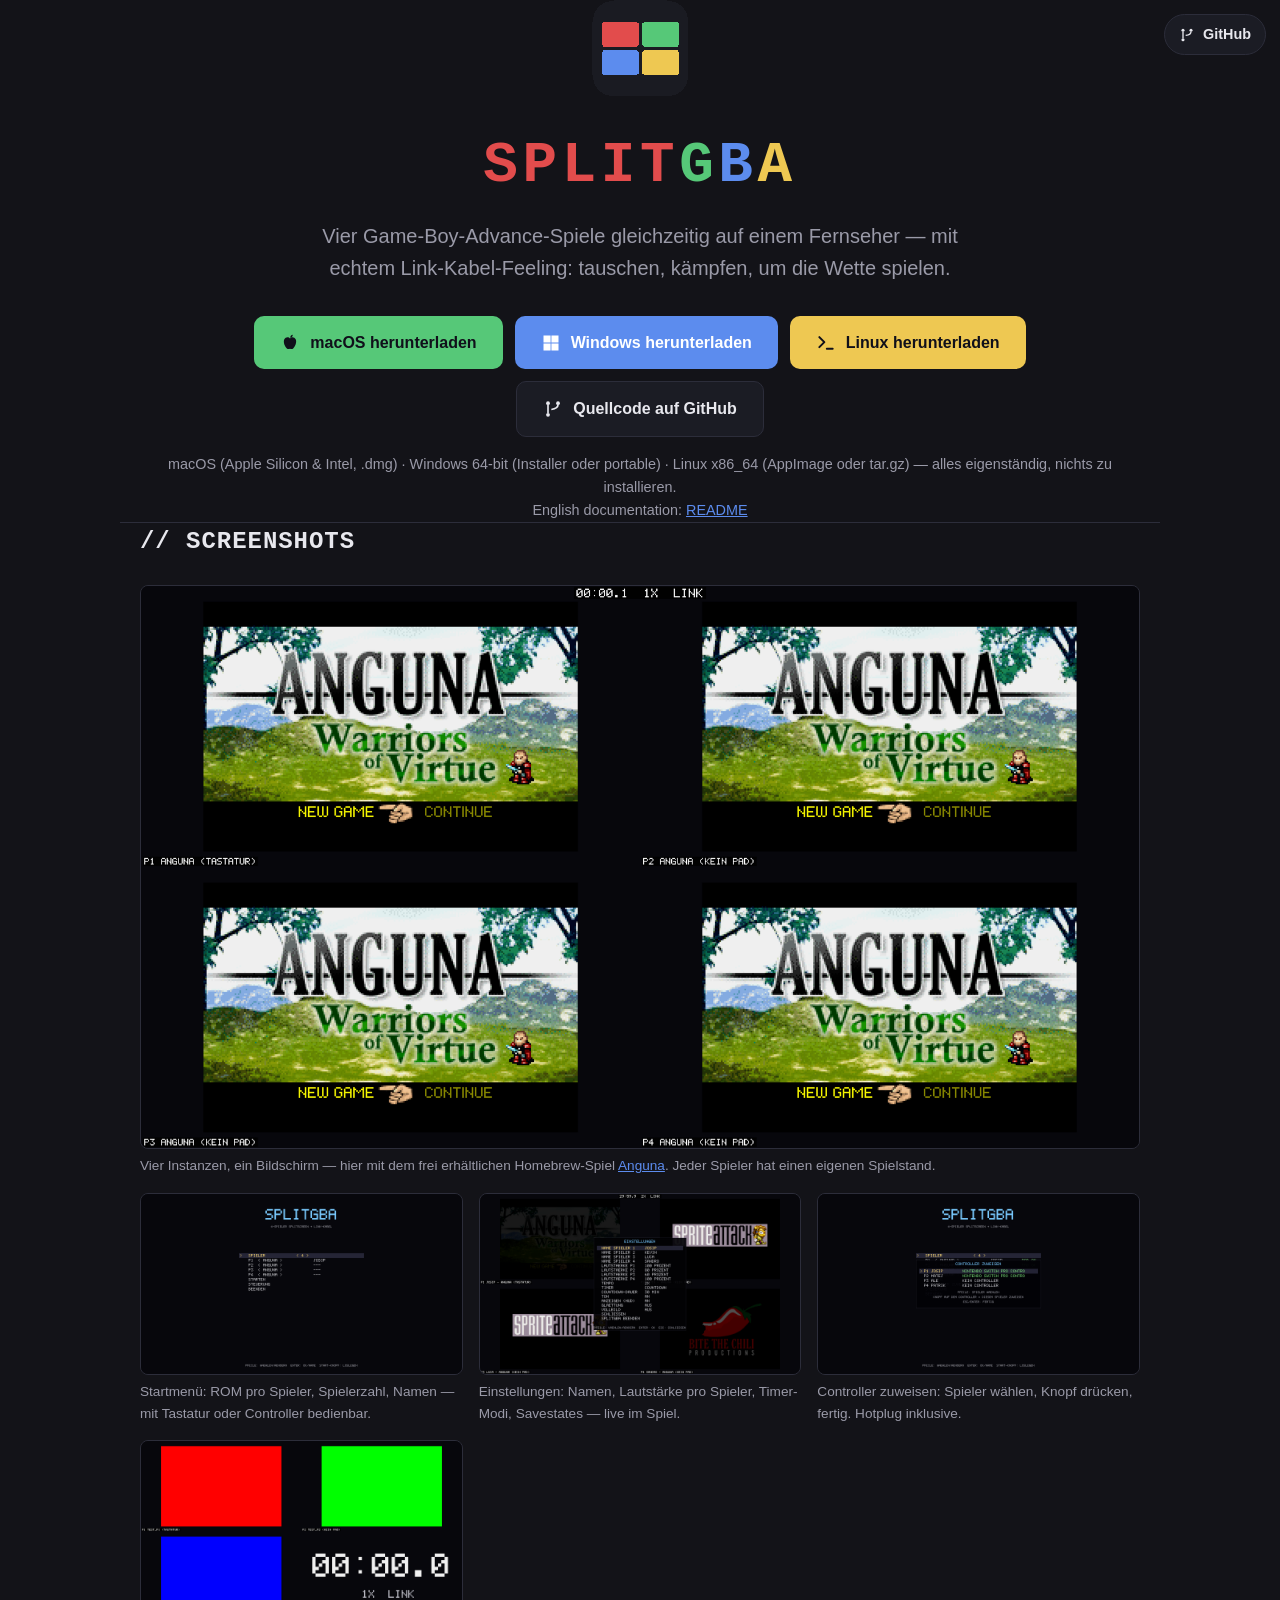
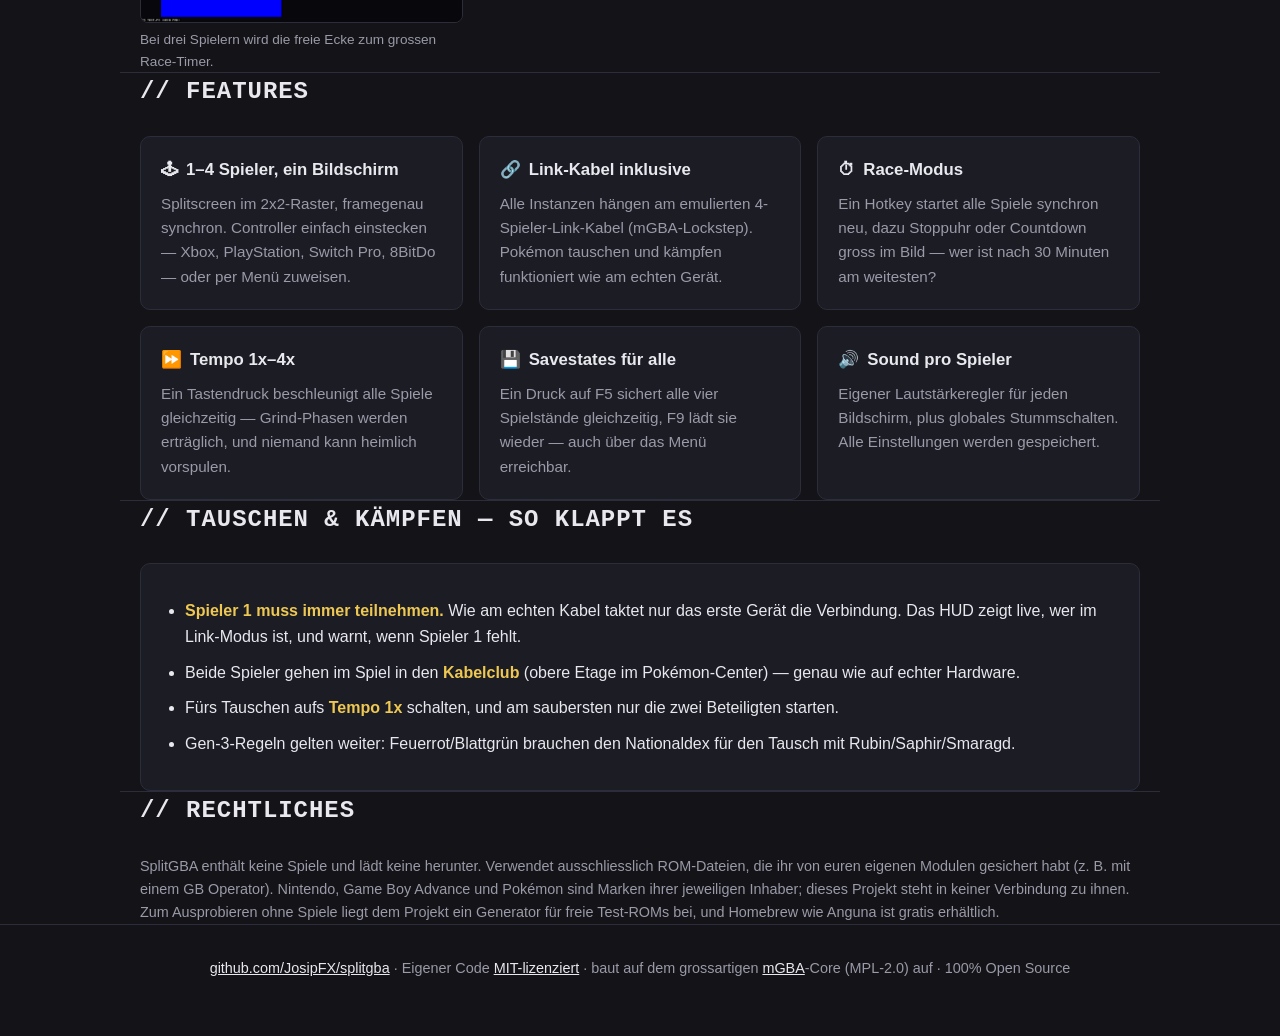
==== docs/index.html @ d819fc45 "Website: add OS icons to download buttons and a GitHub corner link" ====
<!doctype html>
<html lang="de">
<head>
<meta charset="utf-8">
<meta name="viewport" content="width=device-width, initial-scale=1">
<title>SplitGBA — 4-Spieler-Splitscreen-GBA-Emulator mit Link-Kabel</title>
<meta name="description" content="SplitGBA: bis zu vier Game-Boy-Advance-Spiele gleichzeitig auf einem Fernseher — mit emuliertem Link-Kabel zum Tauschen und Kämpfen, Race-Timer und globaler Tempo-Regelung. Open Source für macOS, Windows und Linux.">
<link rel="icon" href="img/icon.png">
<style>
:root {
	--bg: #131318; --panel: #1b1c24; --edge: #2c2d3a;
	--text: #e8e8ee; --dim: #9a9aa8;
	--red: #e24c4c; --green: #56c878; --blue: #5c8cee; --yellow: #eec852;
}
* { margin: 0; padding: 0; box-sizing: border-box; }
body { background: var(--bg); color: var(--text);
	font-family: -apple-system, "Segoe UI", Roboto, "Helvetica Neue", Arial, sans-serif;
	line-height: 1.6; }
.wrap { max-width: 1040px; margin: 0 auto; padding: 0 20px; }
header { text-align: center; padding: 72px 0 48px; }
header img.logo { width: 96px; height: 96px; image-rendering: pixelated; }
h1 { font-family: "SF Mono", ui-monospace, "Cascadia Code", Consolas, monospace;
	font-size: clamp(2.2rem, 7vw, 3.6rem); letter-spacing: 0.08em; margin: 16px 0 8px; }
h1 span:nth-child(1) { color: var(--red); } h1 span:nth-child(2) { color: var(--green); }
h1 span:nth-child(3) { color: var(--blue); } h1 span:nth-child(4) { color: var(--yellow); }
.claim { font-size: 1.25rem; color: var(--dim); max-width: 640px; margin: 0 auto 32px; }
.buttons { display: flex; flex-wrap: wrap; gap: 12px; justify-content: center; }
.btn { display: inline-flex; align-items: center; gap: 10px; padding: 14px 26px;
	border-radius: 10px; text-decoration: none; font-weight: 600; color: #10101a;
	transition: transform .1s ease; }
.btn:hover { transform: translateY(-2px); }
.btn svg { width: 20px; height: 20px; flex: none; }
.btn.mac { background: var(--green); } .btn.win { background: var(--blue); color: #fff; }
.btn.linux { background: var(--yellow); } .btn.src { background: var(--panel); color: var(--text);
	border: 1px solid var(--edge); }
.corner { position: fixed; top: 14px; right: 14px; display: inline-flex; align-items: center;
	gap: 8px; background: var(--panel); border: 1px solid var(--edge); color: var(--text);
	padding: 8px 14px; border-radius: 999px; text-decoration: none; font-size: .9rem;
	font-weight: 600; z-index: 10; }
.corner:hover { border-color: var(--blue); }
.corner svg { width: 16px; height: 16px; }
.note { color: var(--dim); font-size: .9rem; margin-top: 16px; }
section { padding: 48px 0; border-top: 1px solid var(--edge); }
h2 { font-family: "SF Mono", ui-monospace, Consolas, monospace; font-size: 1.5rem;
	margin-bottom: 24px; letter-spacing: 0.04em; }
.shots { display: grid; grid-template-columns: repeat(auto-fit, minmax(300px, 1fr)); gap: 16px; }
.shots figure.wide { grid-column: 1 / -1; }
.shots img { width: 100%; border-radius: 8px; border: 1px solid var(--edge); display: block; }
.shots figcaption { color: var(--dim); font-size: .85rem; padding-top: 6px; }
.features { display: grid; grid-template-columns: repeat(auto-fit, minmax(280px, 1fr)); gap: 16px; }
.card { background: var(--panel); border: 1px solid var(--edge); border-radius: 10px; padding: 20px; }
.card h3 { font-size: 1.05rem; margin-bottom: 8px; }
.card h3 em { font-style: normal; margin-right: 8px; }
.card p { color: var(--dim); font-size: .95rem; }
.rules { background: var(--panel); border: 1px solid var(--edge); border-radius: 10px;
	padding: 24px; }
.rules li { margin: 10px 0 10px 20px; }
.rules strong { color: var(--yellow); }
.legal { color: var(--dim); font-size: .9rem; }
footer { border-top: 1px solid var(--edge); padding: 32px 0 56px; color: var(--dim);
	font-size: .9rem; text-align: center; }
footer a { color: var(--text); }
a { color: var(--blue); }
</style>
</head>
<body>

<a class="corner" href="https://github.com/JosipFX/splitgba" aria-label="SplitGBA auf GitHub">
	<svg viewBox="0 0 24 24" fill="currentColor" aria-hidden="true">
		<circle cx="6" cy="5" r="2.3"/><circle cx="18" cy="5" r="2.3"/><circle cx="6" cy="19" r="2.3"/>
		<path d="M6 7v10M18 7c0 4.2-4.4 5.1-8 5.6" stroke="currentColor" stroke-width="2" fill="none"/>
	</svg>
	GitHub
</a>

<header class="wrap">
	<img class="logo" src="img/icon.png" alt="SplitGBA Logo" width="96" height="96">
	<h1><span>SPLIT</span><span>G</span><span>B</span><span>A</span></h1>
	<p class="claim">Vier Game-Boy-Advance-Spiele gleichzeitig auf einem Fernseher —
	mit echtem Link-Kabel-Feeling: tauschen, kämpfen, um die Wette spielen.</p>
	<div class="buttons">
		<a class="btn mac" href="https://github.com/JosipFX/splitgba/releases/latest">
			<svg viewBox="0 0 24 24" fill="currentColor" aria-hidden="true">
				<path d="M12 6.6C10.4 4.3 6.6 4.6 5.2 7.6c-1.6 3.4.4 8.6 3 10.9 1.1 1 2.4 1 3.8.3 1.4.7 2.7.7 3.8-.3 2.6-2.3 4.6-7.5 3-10.9-1.4-3-5.2-3.3-6.8-1z"/>
				<path d="M12.3 5.8c-.2-1.8 1.2-3.4 3-3.6.2 1.8-1.2 3.4-3 3.6z"/>
			</svg>
			macOS herunterladen</a>
		<a class="btn win" href="https://github.com/JosipFX/splitgba/releases/latest">
			<svg viewBox="0 0 24 24" fill="currentColor" aria-hidden="true">
				<path d="M3 3h8.5v8.5H3zM12.5 3H21v8.5h-8.5zM3 12.5h8.5V21H3zM12.5 12.5H21V21h-8.5z"/>
			</svg>
			Windows herunterladen</a>
		<a class="btn linux" href="https://github.com/JosipFX/splitgba/releases/latest">
			<svg viewBox="0 0 24 24" fill="none" stroke="currentColor" stroke-width="2.4"
			     stroke-linecap="round" stroke-linejoin="round" aria-hidden="true">
				<path d="M4 5l6 6-6 6M13 19h7"/>
			</svg>
			Linux herunterladen</a>
		<a class="btn src" href="https://github.com/JosipFX/splitgba">
			<svg viewBox="0 0 24 24" fill="currentColor" aria-hidden="true">
				<circle cx="6" cy="5" r="2.3"/><circle cx="18" cy="5" r="2.3"/><circle cx="6" cy="19" r="2.3"/>
				<path d="M6 7v10M18 7c0 4.2-4.4 5.1-8 5.6" stroke="currentColor" stroke-width="2" fill="none"/>
			</svg>
			Quellcode auf GitHub</a>
	</div>
	<p class="note">macOS (Apple Silicon &amp; Intel, .dmg) · Windows 64-bit (Installer oder portable) ·
	Linux x86_64 (AppImage oder tar.gz) — alles eigenständig, nichts zu installieren.<br>
	English documentation: <a href="https://github.com/JosipFX/splitgba#readme">README</a></p>
</header>

<section class="wrap">
	<h2>// SCREENSHOTS</h2>
	<div class="shots">
		<figure class="wide">
			<img src="img/anguna4.png" alt="Vier GBA-Instanzen im 2x2-Splitscreen mit dem Homebrew-Spiel Anguna">
			<figcaption>Vier Instanzen, ein Bildschirm — hier mit dem frei erhältlichen Homebrew-Spiel
			<a href="https://www.bitethechili.com/anguna">Anguna</a>. Jeder Spieler hat einen eigenen Spielstand.</figcaption>
		</figure>
		<figure>
			<img src="img/launcher.png" alt="Startmenü mit ROM-Auswahl und Spielerzahl">
			<figcaption>Startmenü: ROM pro Spieler, Spielerzahl, Namen — mit Tastatur oder Controller bedienbar.</figcaption>
		</figure>
		<figure>
			<img src="img/menu.png" alt="Einstellungsmenü mit Spielernamen, Lautstärke pro Spieler und Countdown-Timer">
			<figcaption>Einstellungen: Namen, Lautstärke pro Spieler, Timer-Modi, Savestates — live im Spiel.</figcaption>
		</figure>
		<figure>
			<img src="img/pads.png" alt="Controller-Zuweisungsseite mit zwei erkannten Switch Pro Controllern">
			<figcaption>Controller zuweisen: Spieler wählen, Knopf drücken, fertig. Hotplug inklusive.</figcaption>
		</figure>
		<figure>
			<img src="img/timer.png" alt="3-Spieler-Modus mit grossem Race-Timer in der freien Bildschirmecke">
			<figcaption>Bei drei Spielern wird die freie Ecke zum grossen Race-Timer.</figcaption>
		</figure>
	</div>
</section>

<section class="wrap">
	<h2>// FEATURES</h2>
	<div class="features">
		<div class="card"><h3><em>🕹</em>1–4 Spieler, ein Bildschirm</h3>
		<p>Splitscreen im 2x2-Raster, framegenau synchron. Controller einfach einstecken —
		Xbox, PlayStation, Switch Pro, 8BitDo — oder per Menü zuweisen.</p></div>
		<div class="card"><h3><em>🔗</em>Link-Kabel inklusive</h3>
		<p>Alle Instanzen hängen am emulierten 4-Spieler-Link-Kabel (mGBA-Lockstep).
		Pokémon tauschen und kämpfen funktioniert wie am echten Gerät.</p></div>
		<div class="card"><h3><em>⏱</em>Race-Modus</h3>
		<p>Ein Hotkey startet alle Spiele synchron neu, dazu Stoppuhr oder Countdown
		gross im Bild — wer ist nach 30 Minuten am weitesten?</p></div>
		<div class="card"><h3><em>⏩</em>Tempo 1x–4x</h3>
		<p>Ein Tastendruck beschleunigt alle Spiele gleichzeitig — Grind-Phasen
		werden erträglich, und niemand kann heimlich vorspulen.</p></div>
		<div class="card"><h3><em>💾</em>Savestates für alle</h3>
		<p>Ein Druck auf F5 sichert alle vier Spielstände gleichzeitig,
		F9 lädt sie wieder — auch über das Menü erreichbar.</p></div>
		<div class="card"><h3><em>🔊</em>Sound pro Spieler</h3>
		<p>Eigener Lautstärkeregler für jeden Bildschirm, plus globales
		Stummschalten. Alle Einstellungen werden gespeichert.</p></div>
	</div>
</section>

<section class="wrap">
	<h2>// TAUSCHEN &amp; KÄMPFEN — SO KLAPPT ES</h2>
	<div class="rules">
		<ul>
			<li><strong>Spieler 1 muss immer teilnehmen.</strong> Wie am echten Kabel taktet nur
			das erste Gerät die Verbindung. Das HUD zeigt live, wer im Link-Modus ist,
			und warnt, wenn Spieler 1 fehlt.</li>
			<li>Beide Spieler gehen im Spiel in den <strong>Kabelclub</strong> (obere Etage im
			Pokémon-Center) — genau wie auf echter Hardware.</li>
			<li>Fürs Tauschen aufs <strong>Tempo 1x</strong> schalten, und am saubersten nur
			die zwei Beteiligten starten.</li>
			<li>Gen-3-Regeln gelten weiter: Feuerrot/Blattgrün brauchen den Nationaldex
			für den Tausch mit Rubin/Saphir/Smaragd.</li>
		</ul>
	</div>
</section>

<section class="wrap">
	<h2>// RECHTLICHES</h2>
	<p class="legal">SplitGBA enthält keine Spiele und lädt keine herunter. Verwendet
	ausschliesslich ROM-Dateien, die ihr von euren eigenen Modulen gesichert habt
	(z.&nbsp;B. mit einem GB&nbsp;Operator). Nintendo, Game Boy Advance und Pokémon sind Marken
	ihrer jeweiligen Inhaber; dieses Projekt steht in keiner Verbindung zu ihnen.
	Zum Ausprobieren ohne Spiele liegt dem Projekt ein Generator für freie
	Test-ROMs bei, und Homebrew wie Anguna ist gratis erhältlich.</p>
</section>

<footer>
	<div class="wrap">
		<a href="https://github.com/JosipFX/splitgba">github.com/JosipFX/splitgba</a> ·
		Eigener Code <a href="https://github.com/JosipFX/splitgba/blob/main/LICENSE">MIT-lizenziert</a> ·
		baut auf dem grossartigen <a href="https://mgba.io">mGBA</a>-Core (MPL-2.0) auf ·
		100% Open Source
	</div>
</footer>

</body>
</html>
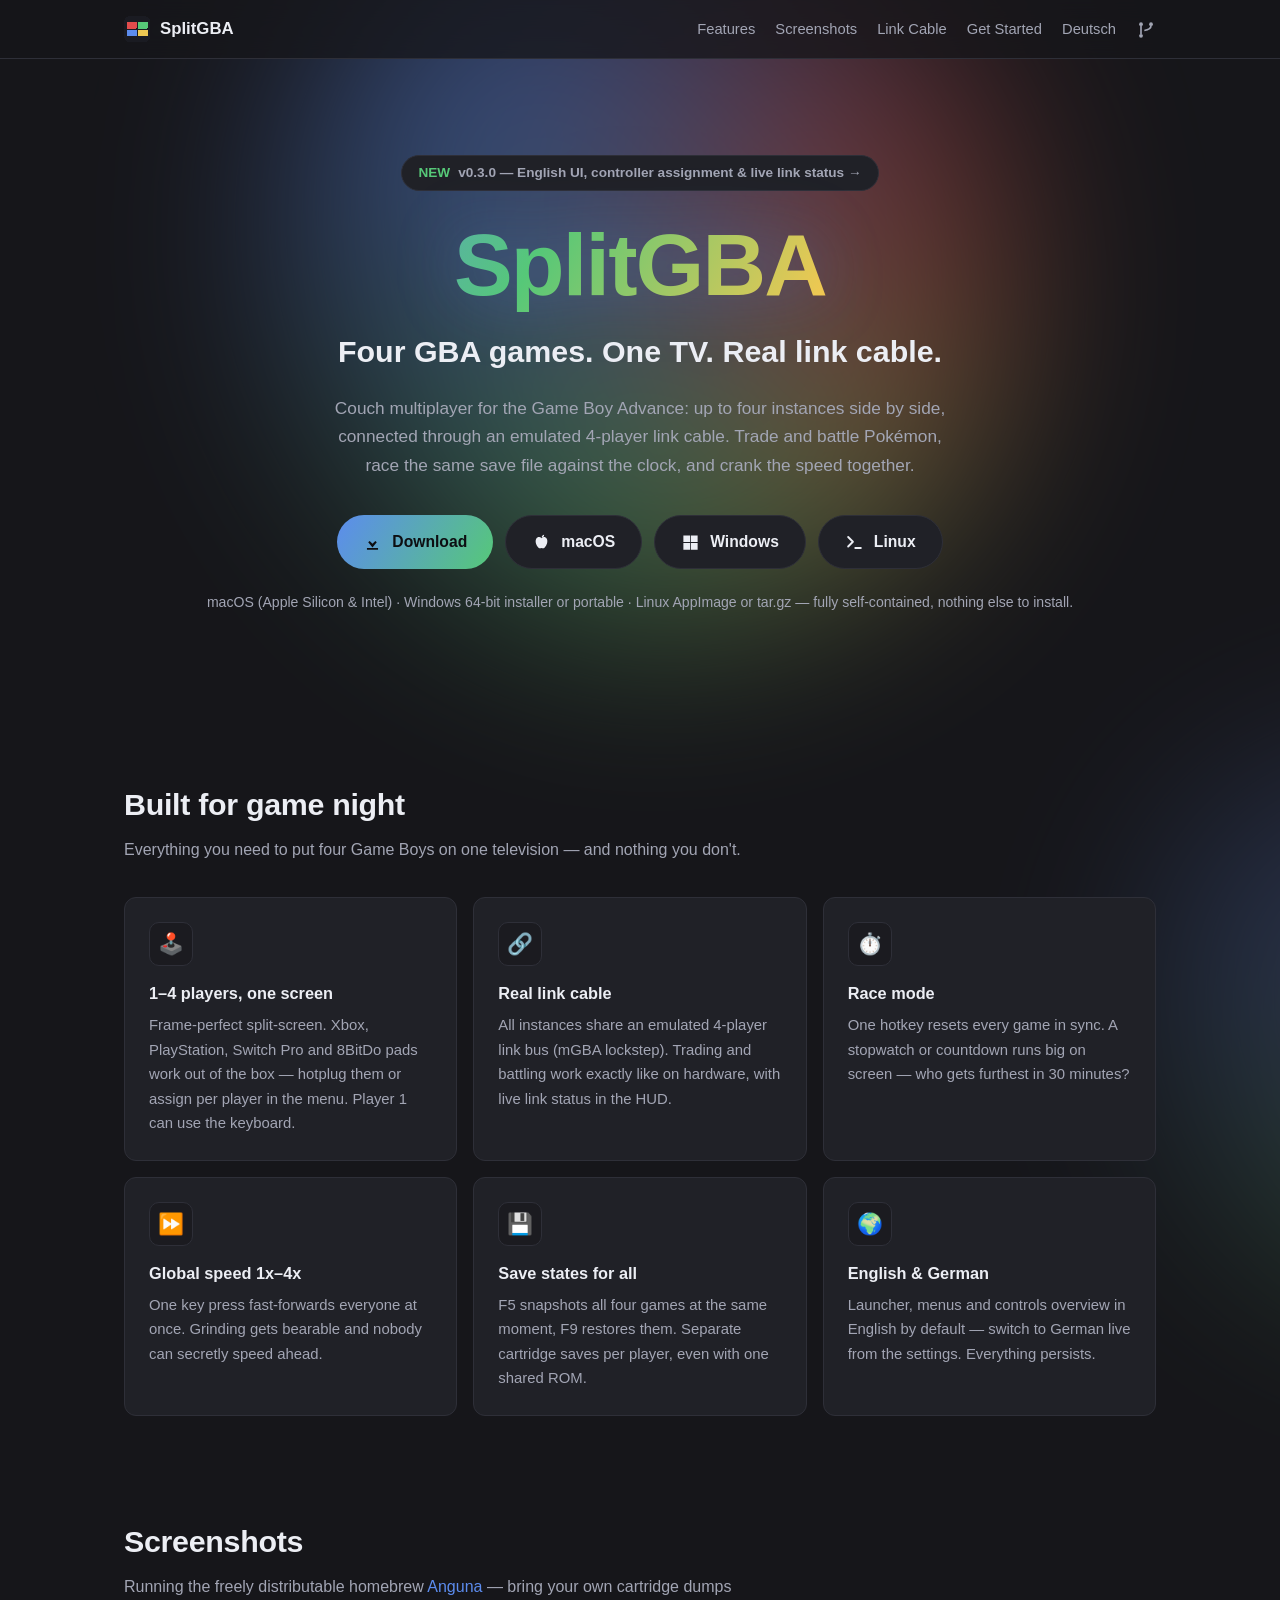
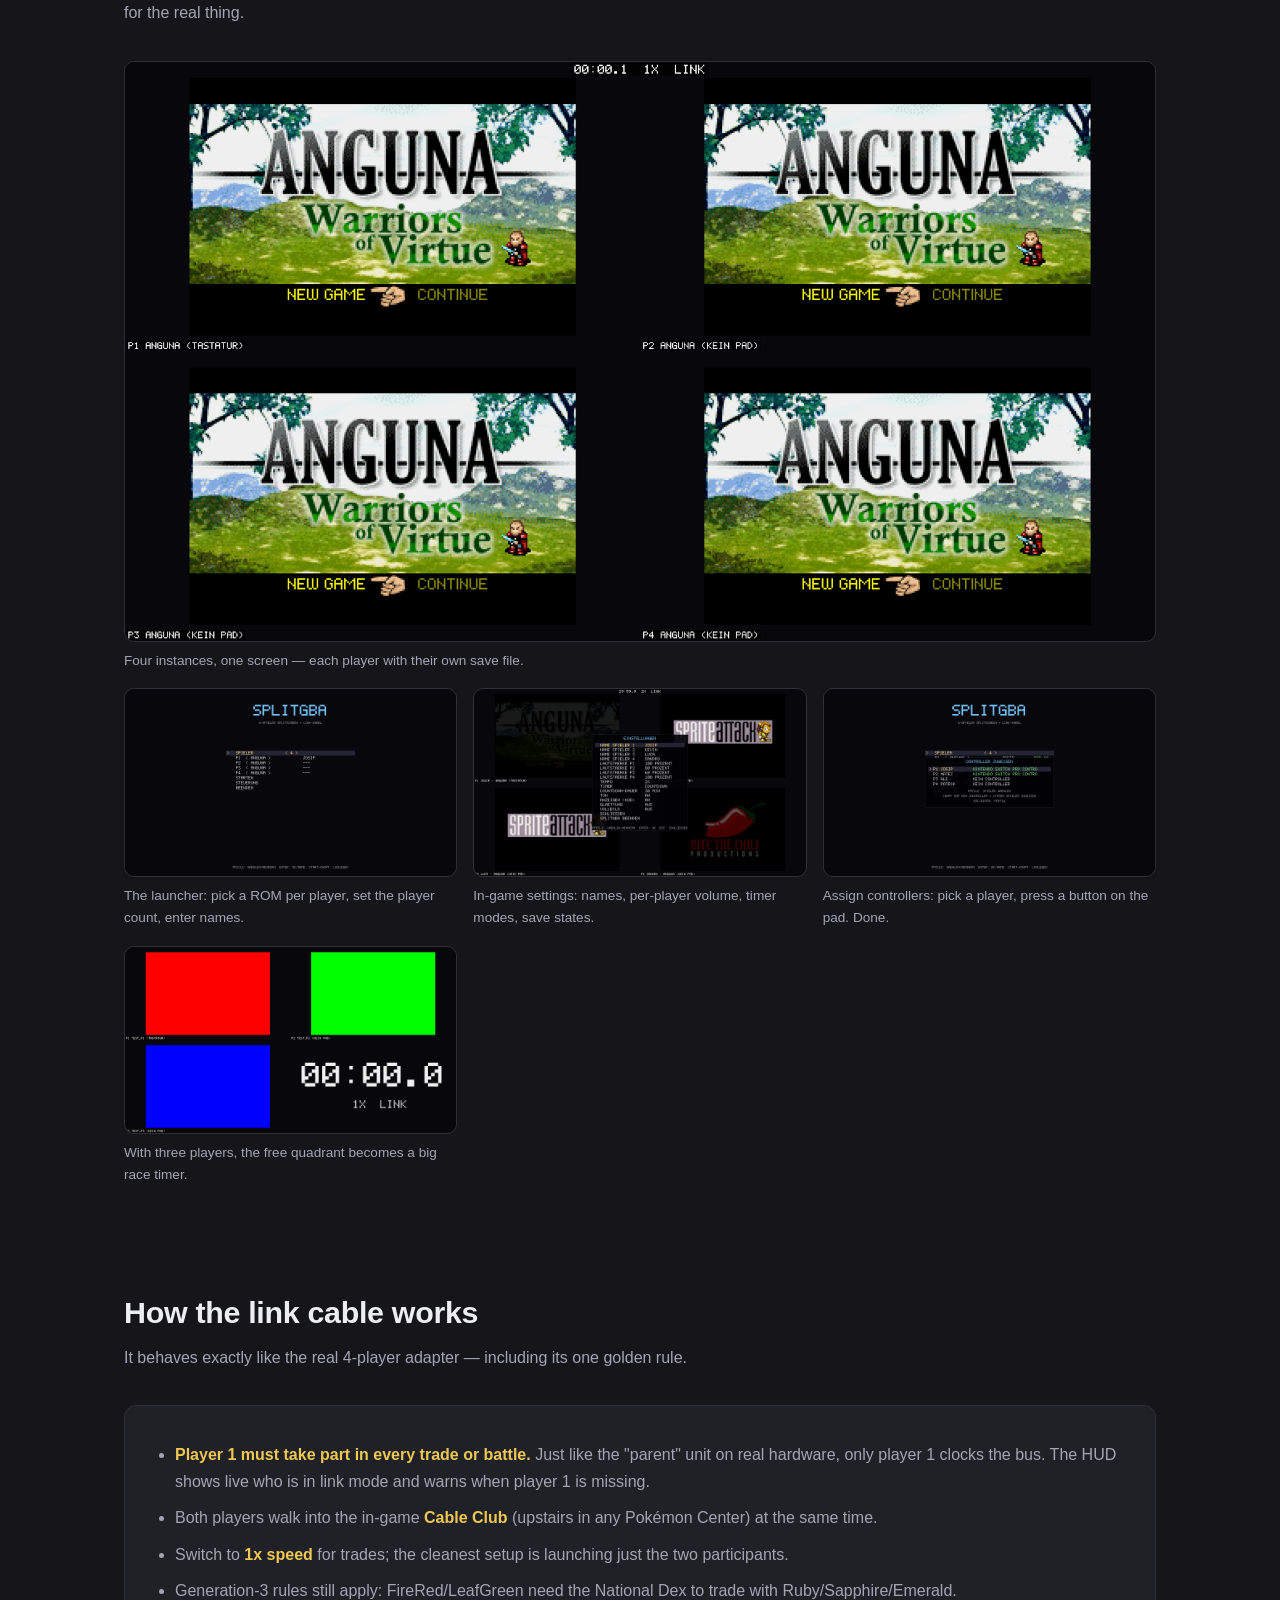
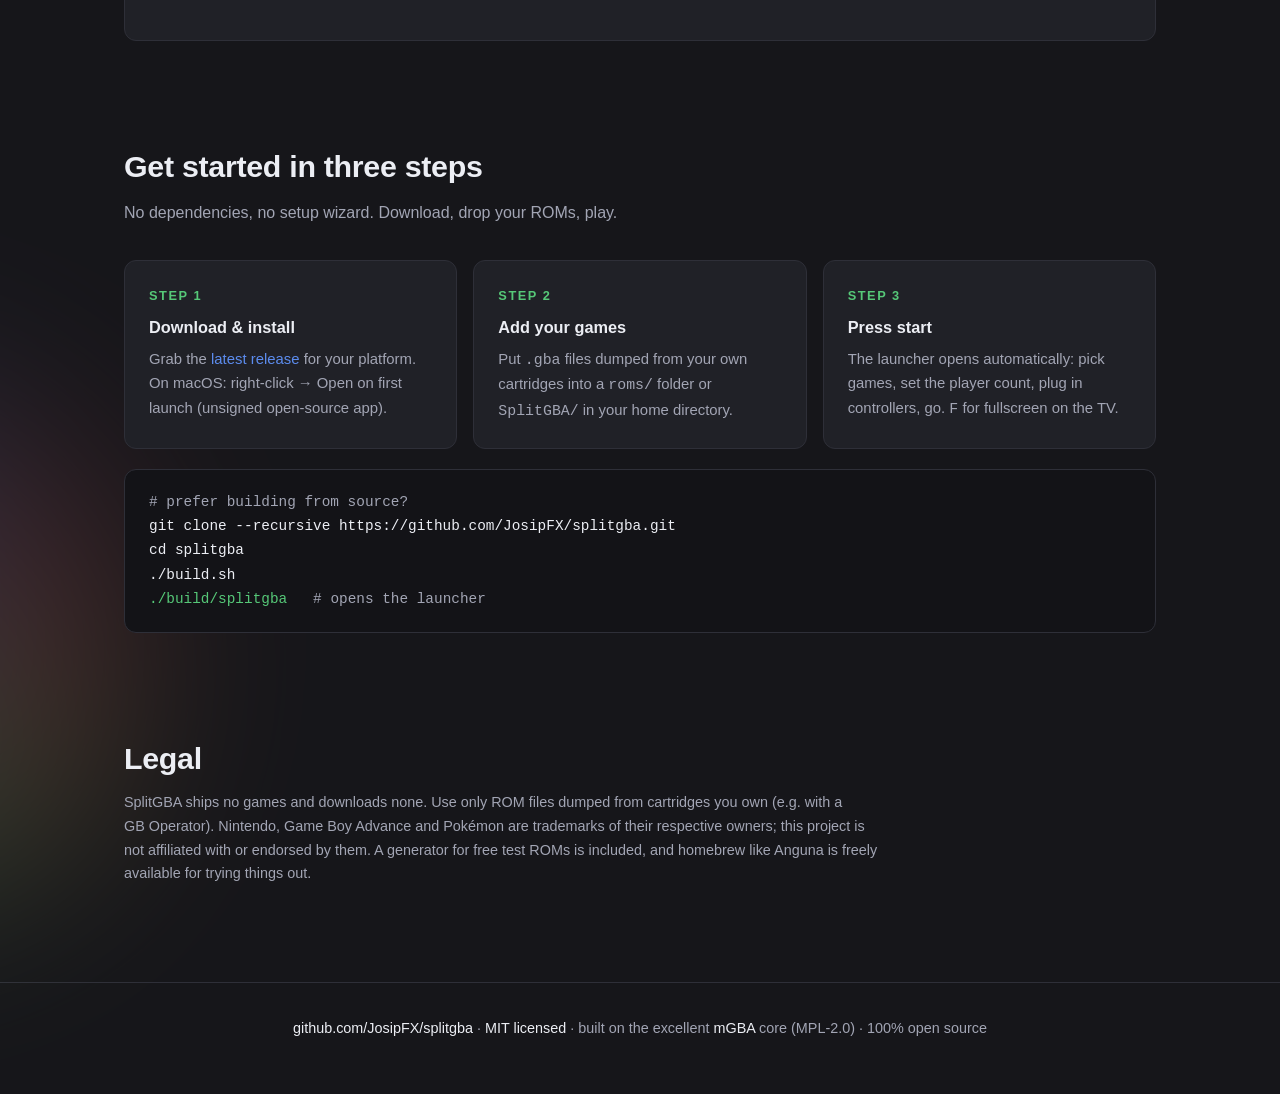
==== commit 671bfbff: "Redesign website in a modern landing-page style; bump to 0.3.0 English-first landing page with stick" ====
--- a/docs/index.html
+++ b/docs/index.html
@@ -1,199 +1,279 @@
 <!doctype html>
-<html lang="de">
+<html lang="en">
 <head>
 <meta charset="utf-8">
 <meta name="viewport" content="width=device-width, initial-scale=1">
-<title>SplitGBA — 4-Spieler-Splitscreen-GBA-Emulator mit Link-Kabel</title>
-<meta name="description" content="SplitGBA: bis zu vier Game-Boy-Advance-Spiele gleichzeitig auf einem Fernseher — mit emuliertem Link-Kabel zum Tauschen und Kämpfen, Race-Timer und globaler Tempo-Regelung. Open Source für macOS, Windows und Linux.">
+<title>SplitGBA — Four GBA games. One TV. Real link cable.</title>
+<meta name="description" content="SplitGBA runs up to four Game Boy Advance games side by side on one screen, connected through an emulated link cable — trade, battle and race your friends. Open source for macOS, Windows and Linux.">
 <link rel="icon" href="img/icon.png">
 <style>
 :root {
-	--bg: #131318; --panel: #1b1c24; --edge: #2c2d3a;
-	--text: #e8e8ee; --dim: #9a9aa8;
+	--bg: #16161a; --bg-soft: #1b1b20; --panel: #202127; --edge: #2e2f38;
+	--edge-hi: #43455a; --text: #eceef4; --dim: #a2a5b4;
 	--red: #e24c4c; --green: #56c878; --blue: #5c8cee; --yellow: #eec852;
 }
 * { margin: 0; padding: 0; box-sizing: border-box; }
-body { background: var(--bg); color: var(--text);
-	font-family: -apple-system, "Segoe UI", Roboto, "Helvetica Neue", Arial, sans-serif;
-	line-height: 1.6; }
-.wrap { max-width: 1040px; margin: 0 auto; padding: 0 20px; }
-header { text-align: center; padding: 72px 0 48px; }
-header img.logo { width: 96px; height: 96px; image-rendering: pixelated; }
-h1 { font-family: "SF Mono", ui-monospace, "Cascadia Code", Consolas, monospace;
-	font-size: clamp(2.2rem, 7vw, 3.6rem); letter-spacing: 0.08em; margin: 16px 0 8px; }
-h1 span:nth-child(1) { color: var(--red); } h1 span:nth-child(2) { color: var(--green); }
-h1 span:nth-child(3) { color: var(--blue); } h1 span:nth-child(4) { color: var(--yellow); }
-.claim { font-size: 1.25rem; color: var(--dim); max-width: 640px; margin: 0 auto 32px; }
+html { scroll-behavior: smooth; }
+body { background: var(--bg); color: var(--text); overflow-x: hidden;
+	font-family: Inter, -apple-system, "Segoe UI", Roboto, "Helvetica Neue", Arial, sans-serif;
+	line-height: 1.65; }
+.wrap { max-width: 1080px; margin: 0 auto; padding: 0 24px; }
+a { color: var(--blue); text-decoration: none; }
+a:hover { text-decoration: underline; }
+
+/* ---- Aurora (Shader-Gradient-Look, reines CSS) ---- */
+.aurora { position: absolute; width: 760px; height: 760px; border-radius: 50%;
+	filter: blur(95px); opacity: .5; pointer-events: none; z-index: 0;
+	background:
+		radial-gradient(circle at 30% 30%, var(--blue) 0%, transparent 58%),
+		radial-gradient(circle at 72% 38%, var(--red) 0%, transparent 52%),
+		radial-gradient(circle at 46% 72%, var(--green) 0%, transparent 54%),
+		radial-gradient(circle at 82% 78%, var(--yellow) 0%, transparent 48%);
+	animation: drift 16s ease-in-out infinite alternate; }
+.aurora.two { width: 560px; height: 560px; opacity: .28; animation-duration: 22s;
+	animation-direction: alternate-reverse; }
+@keyframes drift {
+	from { transform: translate(-6%, -4%) rotate(0deg) scale(1); }
+	to   { transform: translate(7%, 6%) rotate(45deg) scale(1.18); }
+}
+@media (prefers-reduced-motion: reduce) { .aurora { animation: none; } }
+
+/* ---- Navigation ---- */
+nav { position: sticky; top: 0; z-index: 50; backdrop-filter: blur(12px);
+	background: rgba(22,22,26,.78); border-bottom: 1px solid var(--edge); }
+.navrow { display: flex; align-items: center; gap: 24px; height: 58px; }
+.brand { display: flex; align-items: center; gap: 10px; font-weight: 700;
+	color: var(--text); font-size: 1.05rem; }
+.brand img { width: 26px; height: 26px; image-rendering: pixelated; }
+.navlinks { margin-left: auto; display: flex; align-items: center; gap: 20px;
+	font-size: .92rem; font-weight: 500; }
+.navlinks a { color: var(--dim); }
+.navlinks a:hover { color: var(--text); text-decoration: none; }
+.navlinks svg { width: 20px; height: 20px; fill: var(--dim); vertical-align: middle; }
+.navlinks a:hover svg { fill: var(--text); }
+
+/* ---- Hero ---- */
+header { position: relative; text-align: center; padding: 96px 0 88px; overflow: visible; }
+header .aurora { top: -180px; left: 50%; margin-left: -380px; }
+.hero-inner { position: relative; z-index: 1; }
+.pill { display: inline-flex; align-items: center; gap: 8px; font-size: .85rem;
+	font-weight: 600; color: var(--dim); background: var(--panel);
+	border: 1px solid var(--edge); border-radius: 999px; padding: 6px 16px;
+	margin-bottom: 28px; }
+.pill b { color: var(--green); }
+h1.wordmark { font-size: clamp(3.2rem, 10vw, 5.5rem); font-weight: 800;
+	letter-spacing: -0.02em; line-height: 1.05;
+	background: linear-gradient(120deg, var(--blue) 12%, var(--green) 40%, var(--yellow) 68%, var(--red) 95%);
+	-webkit-background-clip: text; background-clip: text; color: transparent;
+	filter: drop-shadow(0 0 32px rgba(92,140,238,.35)); }
+.tagline { font-size: clamp(1.3rem, 3.4vw, 1.9rem); font-weight: 700; margin-top: 14px; }
+.sub { color: var(--dim); max-width: 640px; margin: 18px auto 36px; font-size: 1.08rem; }
 .buttons { display: flex; flex-wrap: wrap; gap: 12px; justify-content: center; }
-.btn { display: inline-flex; align-items: center; gap: 10px; padding: 14px 26px;
-	border-radius: 10px; text-decoration: none; font-weight: 600; color: #10101a;
-	transition: transform .1s ease; }
-.btn:hover { transform: translateY(-2px); }
-.btn svg { width: 20px; height: 20px; flex: none; }
-.btn.mac { background: var(--green); } .btn.win { background: var(--blue); color: #fff; }
-.btn.linux { background: var(--yellow); } .btn.src { background: var(--panel); color: var(--text);
-	border: 1px solid var(--edge); }
-.corner { position: fixed; top: 14px; right: 14px; display: inline-flex; align-items: center;
-	gap: 8px; background: var(--panel); border: 1px solid var(--edge); color: var(--text);
-	padding: 8px 14px; border-radius: 999px; text-decoration: none; font-size: .9rem;
-	font-weight: 600; z-index: 10; }
-.corner:hover { border-color: var(--blue); }
-.corner svg { width: 16px; height: 16px; }
-.note { color: var(--dim); font-size: .9rem; margin-top: 16px; }
-section { padding: 48px 0; border-top: 1px solid var(--edge); }
-h2 { font-family: "SF Mono", ui-monospace, Consolas, monospace; font-size: 1.5rem;
-	margin-bottom: 24px; letter-spacing: 0.04em; }
+.btn { display: inline-flex; align-items: center; gap: 10px; padding: 13px 26px;
+	border-radius: 999px; font-weight: 600; font-size: .98rem; color: var(--text);
+	background: var(--panel); border: 1px solid var(--edge);
+	transition: border-color .15s, transform .1s; }
+.btn:hover { border-color: var(--edge-hi); transform: translateY(-2px); text-decoration: none; }
+.btn.primary { background: linear-gradient(120deg, var(--blue), var(--green));
+	color: #0d0e12; border: none; }
+.btn svg { width: 19px; height: 19px; fill: currentColor; flex: none; }
+.btn.linux svg { fill: none; stroke: currentColor; stroke-width: 2.4;
+	stroke-linecap: round; stroke-linejoin: round; }
+.platnote { color: var(--dim); font-size: .88rem; margin-top: 22px; }
+
+/* ---- Sections ---- */
+section { position: relative; padding: 76px 0 24px; }
+h2 { font-size: 1.9rem; font-weight: 800; letter-spacing: -0.01em; margin-bottom: 8px; }
+.lead { color: var(--dim); margin-bottom: 34px; max-width: 620px; }
+.features { display: grid; grid-template-columns: repeat(auto-fit, minmax(290px, 1fr)); gap: 16px; }
+.card { position: relative; z-index: 1; background: var(--panel); border: 1px solid var(--edge);
+	border-radius: 12px; padding: 24px; transition: border-color .15s; }
+.card:hover { border-color: var(--edge-hi); }
+.card .ico { width: 44px; height: 44px; display: flex; align-items: center; justify-content: center;
+	background: var(--bg-soft); border: 1px solid var(--edge); border-radius: 10px;
+	font-size: 1.3rem; margin-bottom: 14px; }
+.card h3 { font-size: 1.02rem; margin-bottom: 6px; }
+.card p { color: var(--dim); font-size: .93rem; }
+#features .aurora { top: 40px; right: -420px; }
+
 .shots { display: grid; grid-template-columns: repeat(auto-fit, minmax(300px, 1fr)); gap: 16px; }
 .shots figure.wide { grid-column: 1 / -1; }
-.shots img { width: 100%; border-radius: 8px; border: 1px solid var(--edge); display: block; }
-.shots figcaption { color: var(--dim); font-size: .85rem; padding-top: 6px; }
-.features { display: grid; grid-template-columns: repeat(auto-fit, minmax(280px, 1fr)); gap: 16px; }
-.card { background: var(--panel); border: 1px solid var(--edge); border-radius: 10px; padding: 20px; }
-.card h3 { font-size: 1.05rem; margin-bottom: 8px; }
-.card h3 em { font-style: normal; margin-right: 8px; }
-.card p { color: var(--dim); font-size: .95rem; }
-.rules { background: var(--panel); border: 1px solid var(--edge); border-radius: 10px;
-	padding: 24px; }
-.rules li { margin: 10px 0 10px 20px; }
-.rules strong { color: var(--yellow); }
-.legal { color: var(--dim); font-size: .9rem; }
-footer { border-top: 1px solid var(--edge); padding: 32px 0 56px; color: var(--dim);
-	font-size: .9rem; text-align: center; }
+.shots img { width: 100%; border-radius: 10px; border: 1px solid var(--edge); display: block; }
+.shots figcaption { color: var(--dim); font-size: .85rem; padding-top: 8px; }
+
+.rules { position: relative; z-index: 1; background: var(--panel); border: 1px solid var(--edge);
+	border-radius: 12px; padding: 26px 30px; }
+.rules li { margin: 10px 0 10px 20px; color: var(--dim); }
+.rules li strong { color: var(--yellow); }
+
+.steps { display: grid; grid-template-columns: repeat(auto-fit, minmax(260px, 1fr)); gap: 16px; }
+.step { position: relative; z-index: 1; background: var(--panel); border: 1px solid var(--edge);
+	border-radius: 12px; padding: 24px; }
+.step .num { font-size: .8rem; font-weight: 700; color: var(--green);
+	letter-spacing: .12em; margin-bottom: 8px; }
+.step h3 { font-size: 1.02rem; margin-bottom: 6px; }
+.step p { color: var(--dim); font-size: .93rem; }
+pre.code { position: relative; z-index: 1; background: #131317; border: 1px solid var(--edge);
+	border-radius: 12px; padding: 20px 24px; margin-top: 20px; overflow-x: auto;
+	font-family: "SF Mono", ui-monospace, "Cascadia Code", Consolas, monospace;
+	font-size: .9rem; line-height: 1.7; color: var(--text); }
+pre.code .c { color: var(--dim); }
+pre.code .g { color: var(--green); }
+#get-started .aurora { bottom: -260px; left: -420px; }
+
+.legal { color: var(--dim); font-size: .9rem; max-width: 760px; }
+footer { border-top: 1px solid var(--edge); margin-top: 72px; padding: 34px 0 56px;
+	color: var(--dim); font-size: .9rem; text-align: center; }
 footer a { color: var(--text); }
-a { color: var(--blue); }
 </style>
 </head>
 <body>
 
-<a class="corner" href="https://github.com/JosipFX/splitgba" aria-label="SplitGBA auf GitHub">
-	<svg viewBox="0 0 24 24" fill="currentColor" aria-hidden="true">
-		<circle cx="6" cy="5" r="2.3"/><circle cx="18" cy="5" r="2.3"/><circle cx="6" cy="19" r="2.3"/>
-		<path d="M6 7v10M18 7c0 4.2-4.4 5.1-8 5.6" stroke="currentColor" stroke-width="2" fill="none"/>
-	</svg>
-	GitHub
-</a>
-
-<header class="wrap">
-	<img class="logo" src="img/icon.png" alt="SplitGBA Logo" width="96" height="96">
-	<h1><span>SPLIT</span><span>G</span><span>B</span><span>A</span></h1>
-	<p class="claim">Vier Game-Boy-Advance-Spiele gleichzeitig auf einem Fernseher —
-	mit echtem Link-Kabel-Feeling: tauschen, kämpfen, um die Wette spielen.</p>
-	<div class="buttons">
-		<a class="btn mac" href="https://github.com/JosipFX/splitgba/releases/latest">
-			<svg viewBox="0 0 24 24" fill="currentColor" aria-hidden="true">
-				<path d="M12 6.6C10.4 4.3 6.6 4.6 5.2 7.6c-1.6 3.4.4 8.6 3 10.9 1.1 1 2.4 1 3.8.3 1.4.7 2.7.7 3.8-.3 2.6-2.3 4.6-7.5 3-10.9-1.4-3-5.2-3.3-6.8-1z"/>
-				<path d="M12.3 5.8c-.2-1.8 1.2-3.4 3-3.6.2 1.8-1.2 3.4-3 3.6z"/>
-			</svg>
-			macOS herunterladen</a>
-		<a class="btn win" href="https://github.com/JosipFX/splitgba/releases/latest">
-			<svg viewBox="0 0 24 24" fill="currentColor" aria-hidden="true">
-				<path d="M3 3h8.5v8.5H3zM12.5 3H21v8.5h-8.5zM3 12.5h8.5V21H3zM12.5 12.5H21V21h-8.5z"/>
-			</svg>
-			Windows herunterladen</a>
-		<a class="btn linux" href="https://github.com/JosipFX/splitgba/releases/latest">
-			<svg viewBox="0 0 24 24" fill="none" stroke="currentColor" stroke-width="2.4"
-			     stroke-linecap="round" stroke-linejoin="round" aria-hidden="true">
-				<path d="M4 5l6 6-6 6M13 19h7"/>
-			</svg>
-			Linux herunterladen</a>
-		<a class="btn src" href="https://github.com/JosipFX/splitgba">
-			<svg viewBox="0 0 24 24" fill="currentColor" aria-hidden="true">
-				<circle cx="6" cy="5" r="2.3"/><circle cx="18" cy="5" r="2.3"/><circle cx="6" cy="19" r="2.3"/>
-				<path d="M6 7v10M18 7c0 4.2-4.4 5.1-8 5.6" stroke="currentColor" stroke-width="2" fill="none"/>
-			</svg>
-			Quellcode auf GitHub</a>
-	</div>
-	<p class="note">macOS (Apple Silicon &amp; Intel, .dmg) · Windows 64-bit (Installer oder portable) ·
-	Linux x86_64 (AppImage oder tar.gz) — alles eigenständig, nichts zu installieren.<br>
-	English documentation: <a href="https://github.com/JosipFX/splitgba#readme">README</a></p>
+<nav><div class="wrap navrow">
+	<a class="brand" href="#"><img src="img/icon.png" alt="">SplitGBA</a>
+	<div class="navlinks">
+		<a href="#features">Features</a>
+		<a href="#screenshots">Screenshots</a>
+		<a href="#link">Link&nbsp;Cable</a>
+		<a href="#get-started">Get&nbsp;Started</a>
+		<a href="https://github.com/JosipFX/splitgba/blob/main/README.de.md">Deutsch</a>
+		<a href="https://github.com/JosipFX/splitgba" aria-label="GitHub">
+			<svg viewBox="0 0 24 24"><circle cx="6" cy="5" r="2.3"/><circle cx="18" cy="5" r="2.3"/><circle cx="6" cy="19" r="2.3"/><path d="M6 7v10M18 7c0 4.2-4.4 5.1-8 5.6" stroke="currentColor" stroke-width="2" fill="none"/></svg>
+		</a>
+	</div>
+</div></nav>
+
+<header>
+	<div class="aurora"></div>
+	<div class="wrap hero-inner">
+		<a class="pill" href="https://github.com/JosipFX/splitgba/releases/latest"><b>NEW</b> v0.3.0 — English UI, controller assignment &amp; live link status →</a>
+		<h1 class="wordmark">SplitGBA</h1>
+		<p class="tagline">Four GBA games. One TV. Real link cable.</p>
+		<p class="sub">Couch multiplayer for the Game Boy Advance: up to four instances side by side,
+		connected through an emulated 4-player link cable. Trade and battle Pokémon,
+		race the same save file against the clock, and crank the speed together.</p>
+		<div class="buttons">
+			<a class="btn primary" href="https://github.com/JosipFX/splitgba/releases/latest">
+				<svg viewBox="0 0 24 24"><path d="M12 3v10.6l-3.6-3.6-1.8 1.8L12 18.2l5.4-6.4-1.8-1.8-3.6 3.6V3zM5 19h14v2H5z"/></svg>
+				Download</a>
+			<a class="btn" href="https://github.com/JosipFX/splitgba/releases/latest">
+				<svg viewBox="0 0 24 24"><path d="M12 6.6C10.4 4.3 6.6 4.6 5.2 7.6c-1.6 3.4.4 8.6 3 10.9 1.1 1 2.4 1 3.8.3 1.4.7 2.7.7 3.8-.3 2.6-2.3 4.6-7.5 3-10.9-1.4-3-5.2-3.3-6.8-1z"/><path d="M12.3 5.8c-.2-1.8 1.2-3.4 3-3.6.2 1.8-1.2 3.4-3 3.6z"/></svg>
+				macOS</a>
+			<a class="btn" href="https://github.com/JosipFX/splitgba/releases/latest">
+				<svg viewBox="0 0 24 24"><path d="M3 3h8.5v8.5H3zM12.5 3H21v8.5h-8.5zM3 12.5h8.5V21H3zM12.5 12.5H21V21h-8.5z"/></svg>
+				Windows</a>
+			<a class="btn linux" href="https://github.com/JosipFX/splitgba/releases/latest">
+				<svg viewBox="0 0 24 24"><path d="M4 5l6 6-6 6M13 19h7"/></svg>
+				Linux</a>
+		</div>
+		<p class="platnote">macOS (Apple Silicon &amp; Intel) · Windows 64-bit installer or portable ·
+		Linux AppImage or tar.gz — fully self-contained, nothing else to install.</p>
+	</div>
 </header>
 
-<section class="wrap">
-	<h2>// SCREENSHOTS</h2>
+<section id="features"><div class="wrap">
+	<div class="aurora two"></div>
+	<h2>Built for game night</h2>
+	<p class="lead">Everything you need to put four Game Boys on one television —
+	and nothing you don't.</p>
+	<div class="features">
+		<div class="card"><div class="ico">🕹️</div><h3>1–4 players, one screen</h3>
+		<p>Frame-perfect split-screen. Xbox, PlayStation, Switch Pro and 8BitDo pads
+		work out of the box — hotplug them or assign per player in the menu.
+		Player 1 can use the keyboard.</p></div>
+		<div class="card"><div class="ico">🔗</div><h3>Real link cable</h3>
+		<p>All instances share an emulated 4-player link bus (mGBA lockstep).
+		Trading and battling work exactly like on hardware, with live link
+		status in the HUD.</p></div>
+		<div class="card"><div class="ico">⏱️</div><h3>Race mode</h3>
+		<p>One hotkey resets every game in sync. A stopwatch or countdown runs
+		big on screen — who gets furthest in 30 minutes?</p></div>
+		<div class="card"><div class="ico">⏩</div><h3>Global speed 1x–4x</h3>
+		<p>One key press fast-forwards everyone at once. Grinding gets bearable
+		and nobody can secretly speed ahead.</p></div>
+		<div class="card"><div class="ico">💾</div><h3>Save states for all</h3>
+		<p>F5 snapshots all four games at the same moment, F9 restores them.
+		Separate cartridge saves per player, even with one shared ROM.</p></div>
+		<div class="card"><div class="ico">🌍</div><h3>English &amp; German</h3>
+		<p>Launcher, menus and controls overview in English by default —
+		switch to German live from the settings. Everything persists.</p></div>
+	</div>
+</div></section>
+
+<section id="screenshots"><div class="wrap">
+	<h2>Screenshots</h2>
+	<p class="lead">Running the freely distributable homebrew
+	<a href="https://www.bitethechili.com/anguna">Anguna</a> — bring your own
+	cartridge dumps for the real thing.</p>
 	<div class="shots">
 		<figure class="wide">
-			<img src="img/anguna4.png" alt="Vier GBA-Instanzen im 2x2-Splitscreen mit dem Homebrew-Spiel Anguna">
-			<figcaption>Vier Instanzen, ein Bildschirm — hier mit dem frei erhältlichen Homebrew-Spiel
-			<a href="https://www.bitethechili.com/anguna">Anguna</a>. Jeder Spieler hat einen eigenen Spielstand.</figcaption>
+			<img src="img/anguna4.png" alt="Four GBA instances in a 2x2 split-screen grid" loading="lazy">
+			<figcaption>Four instances, one screen — each player with their own save file.</figcaption>
 		</figure>
-		<figure>
-			<img src="img/launcher.png" alt="Startmenü mit ROM-Auswahl und Spielerzahl">
-			<figcaption>Startmenü: ROM pro Spieler, Spielerzahl, Namen — mit Tastatur oder Controller bedienbar.</figcaption>
-		</figure>
-		<figure>
-			<img src="img/menu.png" alt="Einstellungsmenü mit Spielernamen, Lautstärke pro Spieler und Countdown-Timer">
-			<figcaption>Einstellungen: Namen, Lautstärke pro Spieler, Timer-Modi, Savestates — live im Spiel.</figcaption>
-		</figure>
-		<figure>
-			<img src="img/pads.png" alt="Controller-Zuweisungsseite mit zwei erkannten Switch Pro Controllern">
-			<figcaption>Controller zuweisen: Spieler wählen, Knopf drücken, fertig. Hotplug inklusive.</figcaption>
-		</figure>
-		<figure>
-			<img src="img/timer.png" alt="3-Spieler-Modus mit grossem Race-Timer in der freien Bildschirmecke">
-			<figcaption>Bei drei Spielern wird die freie Ecke zum grossen Race-Timer.</figcaption>
-		</figure>
-	</div>
-</section>
-
-<section class="wrap">
-	<h2>// FEATURES</h2>
-	<div class="features">
-		<div class="card"><h3><em>🕹</em>1–4 Spieler, ein Bildschirm</h3>
-		<p>Splitscreen im 2x2-Raster, framegenau synchron. Controller einfach einstecken —
-		Xbox, PlayStation, Switch Pro, 8BitDo — oder per Menü zuweisen.</p></div>
-		<div class="card"><h3><em>🔗</em>Link-Kabel inklusive</h3>
-		<p>Alle Instanzen hängen am emulierten 4-Spieler-Link-Kabel (mGBA-Lockstep).
-		Pokémon tauschen und kämpfen funktioniert wie am echten Gerät.</p></div>
-		<div class="card"><h3><em>⏱</em>Race-Modus</h3>
-		<p>Ein Hotkey startet alle Spiele synchron neu, dazu Stoppuhr oder Countdown
-		gross im Bild — wer ist nach 30 Minuten am weitesten?</p></div>
-		<div class="card"><h3><em>⏩</em>Tempo 1x–4x</h3>
-		<p>Ein Tastendruck beschleunigt alle Spiele gleichzeitig — Grind-Phasen
-		werden erträglich, und niemand kann heimlich vorspulen.</p></div>
-		<div class="card"><h3><em>💾</em>Savestates für alle</h3>
-		<p>Ein Druck auf F5 sichert alle vier Spielstände gleichzeitig,
-		F9 lädt sie wieder — auch über das Menü erreichbar.</p></div>
-		<div class="card"><h3><em>🔊</em>Sound pro Spieler</h3>
-		<p>Eigener Lautstärkeregler für jeden Bildschirm, plus globales
-		Stummschalten. Alle Einstellungen werden gespeichert.</p></div>
-	</div>
-</section>
-
-<section class="wrap">
-	<h2>// TAUSCHEN &amp; KÄMPFEN — SO KLAPPT ES</h2>
-	<div class="rules">
-		<ul>
-			<li><strong>Spieler 1 muss immer teilnehmen.</strong> Wie am echten Kabel taktet nur
-			das erste Gerät die Verbindung. Das HUD zeigt live, wer im Link-Modus ist,
-			und warnt, wenn Spieler 1 fehlt.</li>
-			<li>Beide Spieler gehen im Spiel in den <strong>Kabelclub</strong> (obere Etage im
-			Pokémon-Center) — genau wie auf echter Hardware.</li>
-			<li>Fürs Tauschen aufs <strong>Tempo 1x</strong> schalten, und am saubersten nur
-			die zwei Beteiligten starten.</li>
-			<li>Gen-3-Regeln gelten weiter: Feuerrot/Blattgrün brauchen den Nationaldex
-			für den Tausch mit Rubin/Saphir/Smaragd.</li>
-		</ul>
-	</div>
-</section>
-
-<section class="wrap">
-	<h2>// RECHTLICHES</h2>
-	<p class="legal">SplitGBA enthält keine Spiele und lädt keine herunter. Verwendet
-	ausschliesslich ROM-Dateien, die ihr von euren eigenen Modulen gesichert habt
-	(z.&nbsp;B. mit einem GB&nbsp;Operator). Nintendo, Game Boy Advance und Pokémon sind Marken
-	ihrer jeweiligen Inhaber; dieses Projekt steht in keiner Verbindung zu ihnen.
-	Zum Ausprobieren ohne Spiele liegt dem Projekt ein Generator für freie
-	Test-ROMs bei, und Homebrew wie Anguna ist gratis erhältlich.</p>
-</section>
-
-<footer>
-	<div class="wrap">
-		<a href="https://github.com/JosipFX/splitgba">github.com/JosipFX/splitgba</a> ·
-		Eigener Code <a href="https://github.com/JosipFX/splitgba/blob/main/LICENSE">MIT-lizenziert</a> ·
-		baut auf dem grossartigen <a href="https://mgba.io">mGBA</a>-Core (MPL-2.0) auf ·
-		100% Open Source
-	</div>
-</footer>
+		<figure><img src="img/launcher.png" alt="Launcher screen with ROM selection and player count" loading="lazy">
+		<figcaption>The launcher: pick a ROM per player, set the player count, enter names.</figcaption></figure>
+		<figure><img src="img/menu.png" alt="Settings menu with per-player names, volume and countdown timer" loading="lazy">
+		<figcaption>In-game settings: names, per-player volume, timer modes, save states.</figcaption></figure>
+		<figure><img src="img/pads.png" alt="Controller assignment page with two detected Switch Pro Controllers" loading="lazy">
+		<figcaption>Assign controllers: pick a player, press a button on the pad. Done.</figcaption></figure>
+		<figure><img src="img/timer.png" alt="Three-player mode with a big race timer in the free quadrant" loading="lazy">
+		<figcaption>With three players, the free quadrant becomes a big race timer.</figcaption></figure>
+	</div>
+</div></section>
+
+<section id="link"><div class="wrap">
+	<h2>How the link cable works</h2>
+	<p class="lead">It behaves exactly like the real 4-player adapter — including its one golden rule.</p>
+	<div class="rules"><ul>
+		<li><strong>Player 1 must take part in every trade or battle.</strong> Just like the
+		"parent" unit on real hardware, only player 1 clocks the bus. The HUD shows live
+		who is in link mode and warns when player 1 is missing.</li>
+		<li>Both players walk into the in-game <strong>Cable Club</strong> (upstairs in any
+		Pokémon Center) at the same time.</li>
+		<li>Switch to <strong>1x speed</strong> for trades; the cleanest setup is launching
+		just the two participants.</li>
+		<li>Generation-3 rules still apply: FireRed/LeafGreen need the National Dex
+		to trade with Ruby/Sapphire/Emerald.</li>
+	</ul></div>
+</div></section>
+
+<section id="get-started"><div class="wrap">
+	<div class="aurora two"></div>
+	<h2>Get started in three steps</h2>
+	<p class="lead">No dependencies, no setup wizard. Download, drop your ROMs, play.</p>
+	<div class="steps">
+		<div class="step"><div class="num">STEP 1</div><h3>Download &amp; install</h3>
+		<p>Grab the <a href="https://github.com/JosipFX/splitgba/releases/latest">latest release</a>
+		for your platform. On macOS: right-click → Open on first launch (unsigned open-source app).</p></div>
+		<div class="step"><div class="num">STEP 2</div><h3>Add your games</h3>
+		<p>Put <code>.gba</code> files dumped from your own cartridges into a
+		<code>roms/</code> folder or <code>SplitGBA/</code> in your home directory.</p></div>
+		<div class="step"><div class="num">STEP 3</div><h3>Press start</h3>
+		<p>The launcher opens automatically: pick games, set the player count,
+		plug in controllers, go. <code>F</code> for fullscreen on the TV.</p></div>
+	</div>
+	<pre class="code"><span class="c"># prefer building from source?</span>
+git clone --recursive https://github.com/JosipFX/splitgba.git
+cd splitgba
+./build.sh
+<span class="g">./build/splitgba</span>   <span class="c"># opens the launcher</span></pre>
+</div></section>
+
+<section><div class="wrap">
+	<h2>Legal</h2>
+	<p class="legal">SplitGBA ships no games and downloads none. Use only ROM files dumped from
+	cartridges you own (e.g. with a GB&nbsp;Operator). Nintendo, Game Boy Advance and Pokémon
+	are trademarks of their respective owners; this project is not affiliated with or endorsed
+	by them. A generator for free test ROMs is included, and homebrew like Anguna is freely
+	available for trying things out.</p>
+</div></section>
+
+<footer><div class="wrap">
+	<a href="https://github.com/JosipFX/splitgba">github.com/JosipFX/splitgba</a> ·
+	<a href="https://github.com/JosipFX/splitgba/blob/main/LICENSE">MIT licensed</a> ·
+	built on the excellent <a href="https://mgba.io">mGBA</a> core (MPL-2.0) ·
+	100% open source
+</div></footer>
 
 </body>
 </html>
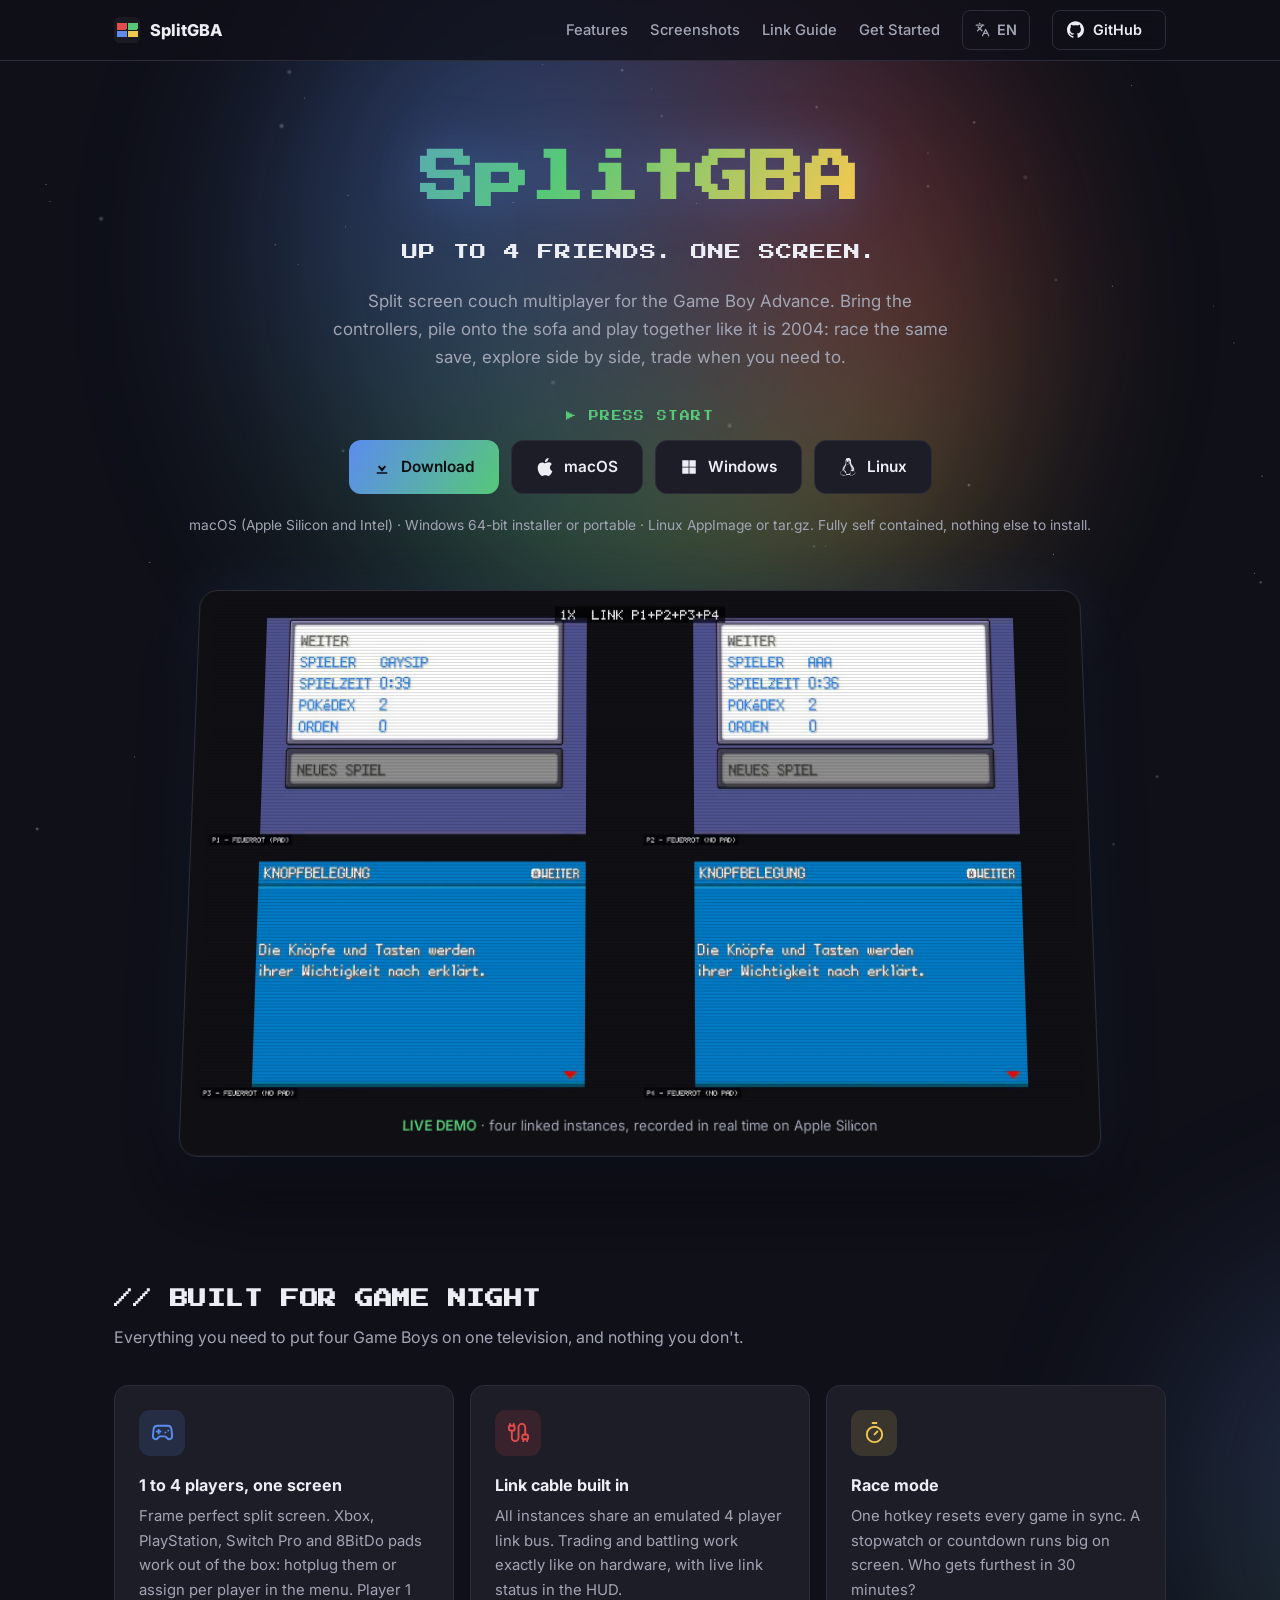
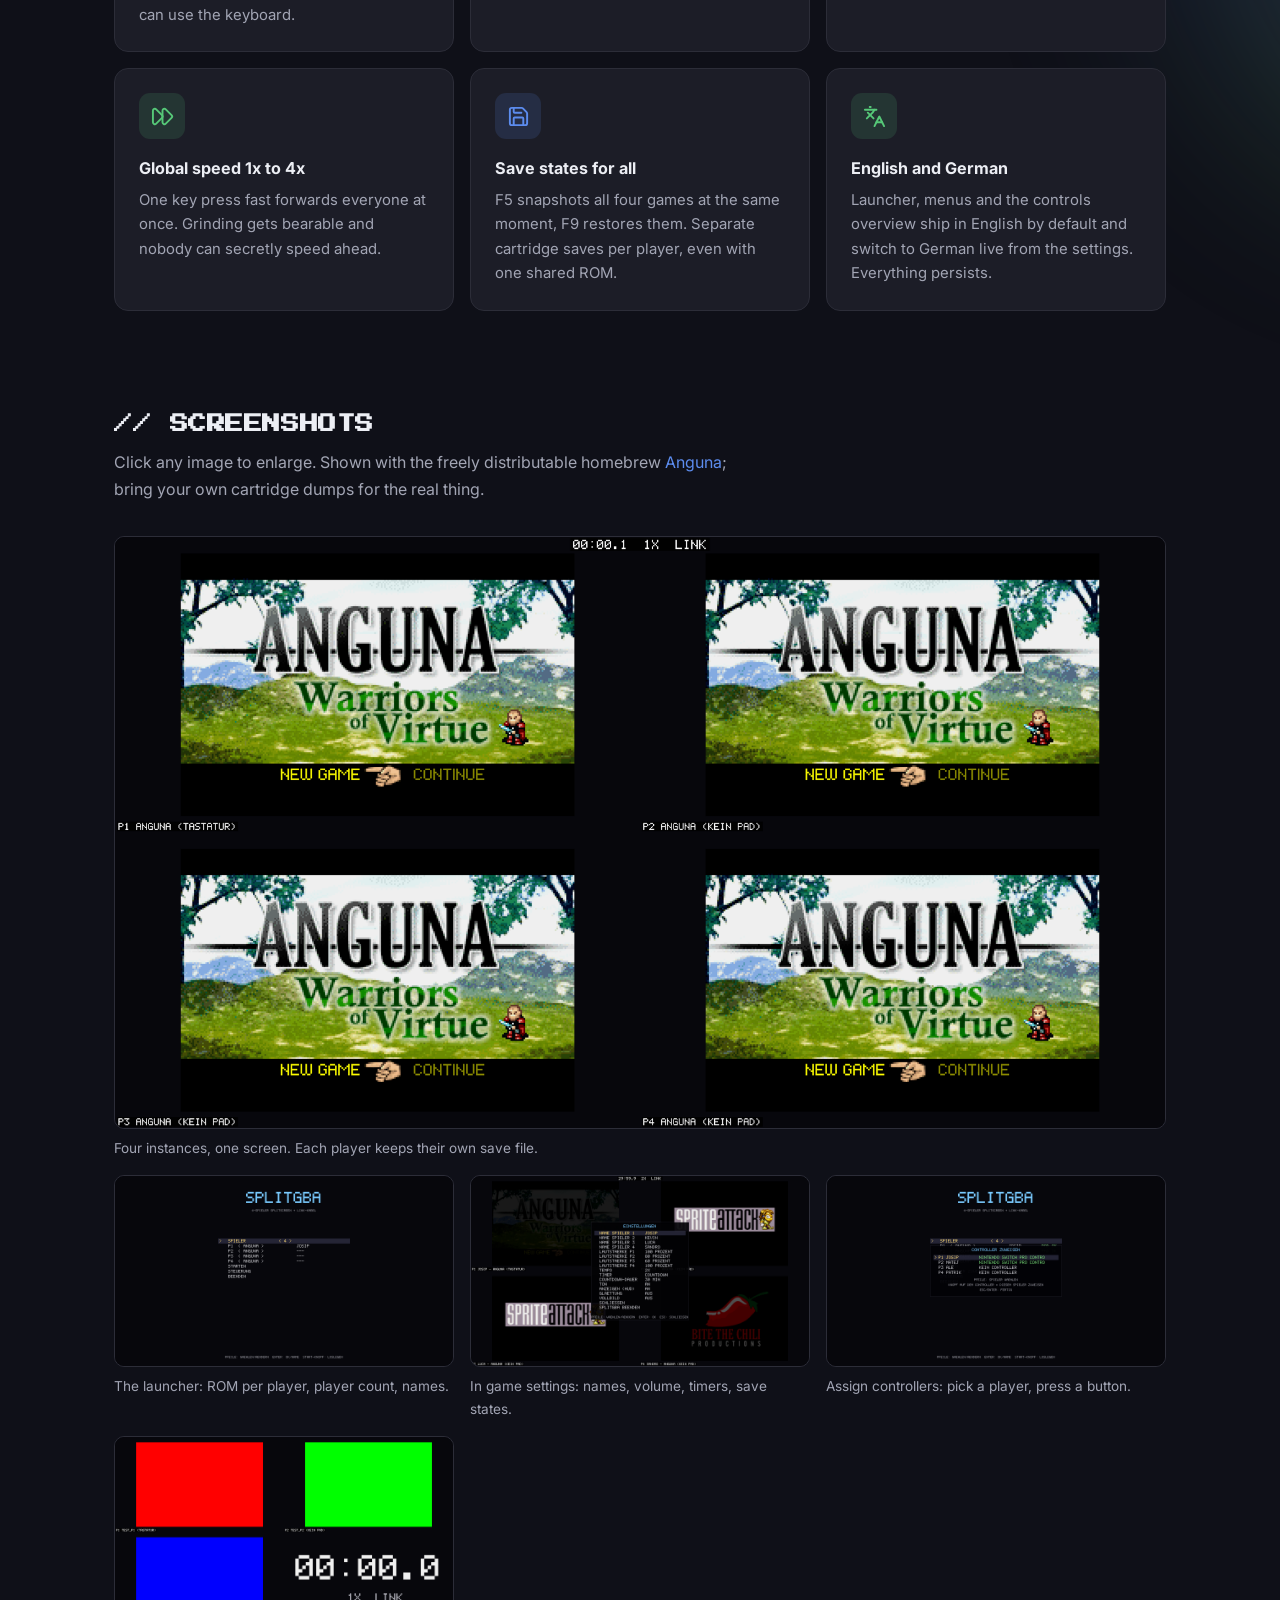
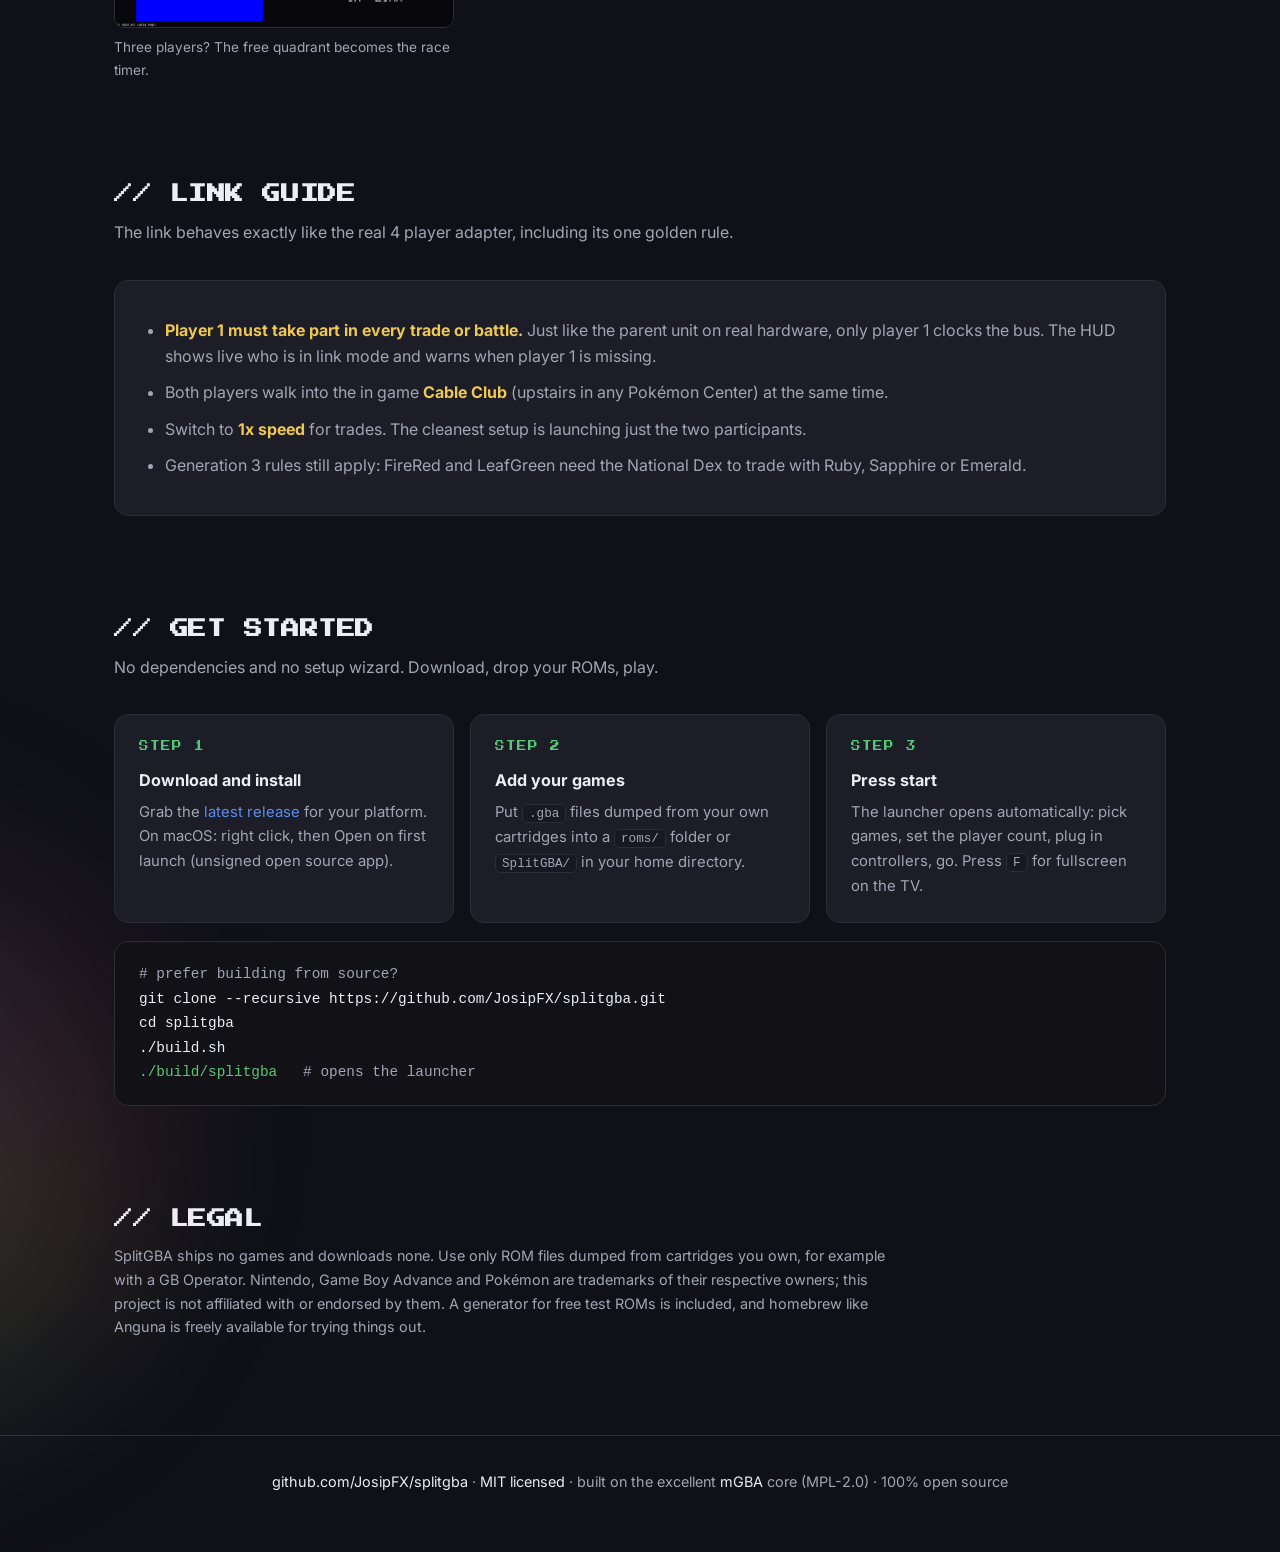
==== commit 31f4f810: "Website: space background with layered twinkling starfield Three fixed star layers built from percen" ====
--- a/docs/index.html
+++ b/docs/index.html
@@ -3,142 +3,295 @@
 <head>
 <meta charset="utf-8">
 <meta name="viewport" content="width=device-width, initial-scale=1">
-<title>SplitGBA — Four GBA games. One TV. Real link cable.</title>
-<meta name="description" content="SplitGBA runs up to four Game Boy Advance games side by side on one screen, connected through an emulated link cable — trade, battle and race your friends. Open source for macOS, Windows and Linux.">
+<title>SplitGBA · Up to 4 friends. One screen.</title>
+<meta name="description" content="Split screen couch multiplayer for the Game Boy Advance. Up to four games side by side on one TV, with racing, trading and a shared speed control. Open source for macOS, Windows and Linux.">
 <link rel="icon" href="img/icon.png">
+<link rel="alternate" hreflang="de" href="de.html">
+<link rel="preconnect" href="https://fonts.googleapis.com">
+<link rel="preconnect" href="https://fonts.gstatic.com" crossorigin>
+<link href="https://fonts.googleapis.com/css2?family=Inter:wght@400;500;600;700;800&family=Press+Start+2P&display=swap" rel="stylesheet">
 <style>
 :root {
-	--bg: #16161a; --bg-soft: #1b1b20; --panel: #202127; --edge: #2e2f38;
-	--edge-hi: #43455a; --text: #eceef4; --dim: #a2a5b4;
+	--bg: #0f1018; --bg-soft: #171821; --panel: #1c1d27; --edge: #2c2d38;
+	--edge-hi: #4a4c62; --text: #eceef4; --dim: #a2a5b4;
 	--red: #e24c4c; --green: #56c878; --blue: #5c8cee; --yellow: #eec852;
 }
+@property --a { syntax: '<angle>'; initial-value: 0deg; inherits: false; }
 * { margin: 0; padding: 0; box-sizing: border-box; }
 html { scroll-behavior: smooth; }
 body { background: var(--bg); color: var(--text); overflow-x: hidden;
-	font-family: Inter, -apple-system, "Segoe UI", Roboto, "Helvetica Neue", Arial, sans-serif;
-	line-height: 1.65; }
-.wrap { max-width: 1080px; margin: 0 auto; padding: 0 24px; }
+	font-family: Inter, -apple-system, "Segoe UI", Roboto, sans-serif; line-height: 1.65; }
+.wrap { max-width: 1100px; margin: 0 auto; padding: 0 24px; }
 a { color: var(--blue); text-decoration: none; }
 a:hover { text-decoration: underline; }
-
-/* ---- Aurora (Shader-Gradient-Look, reines CSS) ---- */
-.aurora { position: absolute; width: 760px; height: 760px; border-radius: 50%;
-	filter: blur(95px); opacity: .5; pointer-events: none; z-index: 0;
+.px { font-family: "Press Start 2P", monospace; }
+
+.aurora { position: absolute; width: 780px; height: 780px; border-radius: 50%;
+	filter: blur(100px); opacity: .45; pointer-events: none; z-index: 0;
 	background:
 		radial-gradient(circle at 30% 30%, var(--blue) 0%, transparent 58%),
 		radial-gradient(circle at 72% 38%, var(--red) 0%, transparent 52%),
 		radial-gradient(circle at 46% 72%, var(--green) 0%, transparent 54%),
 		radial-gradient(circle at 82% 78%, var(--yellow) 0%, transparent 48%);
 	animation: drift 16s ease-in-out infinite alternate; }
-.aurora.two { width: 560px; height: 560px; opacity: .28; animation-duration: 22s;
+.aurora.two { width: 560px; height: 560px; opacity: .25; animation-duration: 24s;
 	animation-direction: alternate-reverse; }
 @keyframes drift {
 	from { transform: translate(-6%, -4%) rotate(0deg) scale(1); }
-	to   { transform: translate(7%, 6%) rotate(45deg) scale(1.18); }
+	to   { transform: translate(7%, 6%) rotate(45deg) scale(1.16); }
 }
-@media (prefers-reduced-motion: reduce) { .aurora { animation: none; } }
+@media (prefers-reduced-motion: reduce) {
+	.aurora, .wordmark, .blink, .card:hover::before, .starfield { animation: none !important; }
+	.reveal { opacity: 1 !important; transform: none !important; }
+}
+
+/* ---- Sternenhimmel ---- */
+.starfield { position: fixed; inset: 0; z-index: -1; pointer-events: none;
+	background-image:
+		radial-gradient(1px 1px at 63.7% 3.5%, rgba(236,238,244,0.64), transparent),
+		radial-gradient(1px 1px at 22.9% 73.2%, rgba(236,238,244,0.84), transparent),
+		radial-gradient(1px 1px at 88.4% 9.5%, rgba(236,238,244,0.71), transparent),
+		radial-gradient(1px 1px at 3.9% 22.4%, rgba(236,238,244,0.75), transparent),
+		radial-gradient(1px 1px at 3.6% 20.5%, rgba(236,238,244,0.82), transparent),
+		radial-gradient(1px 1px at 54.4% 22.6%, rgba(236,238,244,0.79), transparent),
+		radial-gradient(1px 1px at 80.3% 1.6%, rgba(236,238,244,0.9), transparent),
+		radial-gradient(1px 1px at 69.4% 34.3%, rgba(236,238,244,0.58), transparent),
+		radial-gradient(1px 1px at 94.8% 34.0%, rgba(236,238,244,0.55), transparent),
+		radial-gradient(1px 1px at 10.5% 84.1%, rgba(236,238,244,0.8), transparent),
+		radial-gradient(1px 1px at 80.1% 72.5%, rgba(236,238,244,0.77), transparent),
+		radial-gradient(1px 1px at 96.4% 38.1%, rgba(236,238,244,0.78), transparent),
+		radial-gradient(1px 1px at 82.3% 61.6%, rgba(236,238,244,0.93), transparent),
+		radial-gradient(1px 1px at 57.6% 70.0%, rgba(236,238,244,0.52), transparent),
+		radial-gradient(1px 1px at 23.3% 29.4%, rgba(236,238,244,0.54), transparent),
+		radial-gradient(1px 1px at 23.8% 10.9%, rgba(236,238,244,0.64), transparent),
+		radial-gradient(1px 1px at 63.3% 36.8%, rgba(236,238,244,0.69), transparent),
+		radial-gradient(1px 1px at 21.5% 27.2%, rgba(236,238,244,0.97), transparent),
+		radial-gradient(1px 1px at 64.5% 60.7%, rgba(236,238,244,0.59), transparent),
+		radial-gradient(1px 1px at 72.5% 17.0%, rgba(236,238,244,0.69), transparent),
+		radial-gradient(1px 1px at 98.0% 63.7%, rgba(236,238,244,0.78), transparent),
+		radial-gradient(1px 1px at 68.1% 83.6%, rgba(236,238,244,0.89), transparent),
+		radial-gradient(1px 1px at 23.4% 4.1%, rgba(236,238,244,0.66), transparent),
+		radial-gradient(1px 1px at 27.2% 21.7%, rgba(236,238,244,0.97), transparent),
+		radial-gradient(1px 1px at 86.9% 31.8%, rgba(236,238,244,0.83), transparent),
+		radial-gradient(1px 1px at 39.8% 90.6%, rgba(236,238,244,0.73), transparent),
+		radial-gradient(1px 1px at 27.0% 25.2%, rgba(236,238,244,0.78), transparent),
+		radial-gradient(1px 1px at 26.7% 58.3%, rgba(236,238,244,0.95), transparent),
+		radial-gradient(1px 1px at 40.1% 22.5%, rgba(236,238,244,1.0), transparent),
+		radial-gradient(1px 1px at 50.9% 9.9%, rgba(236,238,244,0.52), transparent),
+		radial-gradient(1px 1px at 11.7% 62.5%, rgba(236,238,244,0.9), transparent),
+		radial-gradient(1px 1px at 42.4% 7.2%, rgba(236,238,244,0.69), transparent),
+		radial-gradient(1px 1px at 98.6% 52.9%, rgba(236,238,244,0.99), transparent),
+		radial-gradient(1px 1px at 85.4% 2.1%, rgba(236,238,244,0.86), transparent);
+	opacity: .5; }
+.starfield.b { background-image:
+		radial-gradient(2px 2px at 67.8% 53.6%, rgba(236,238,244,0.63), transparent),
+		radial-gradient(2px 2px at 63.8% 11.9%, rgba(236,238,244,0.72), transparent),
+		radial-gradient(2px 2px at 45.5% 94.5%, rgba(236,238,244,0.94), transparent),
+		radial-gradient(2px 2px at 26.8% 50.1%, rgba(236,238,244,0.59), transparent),
+		radial-gradient(2px 2px at 90.4% 86.3%, rgba(236,238,244,0.65), transparent),
+		radial-gradient(2px 2px at 63.6% 60.7%, rgba(236,238,244,0.58), transparent),
+		radial-gradient(2px 2px at 75.7% 53.9%, rgba(236,238,244,0.89), transparent),
+		radial-gradient(2px 2px at 53.0% 1.1%, rgba(236,238,244,0.66), transparent),
+		radial-gradient(2px 2px at 2.9% 92.1%, rgba(236,238,244,0.94), transparent),
+		radial-gradient(2px 2px at 82.5% 31.1%, rgba(236,238,244,0.53), transparent),
+		radial-gradient(2px 2px at 87.0% 93.8%, rgba(236,238,244,0.54), transparent),
+		radial-gradient(2px 2px at 48.6% 7.8%, rgba(236,238,244,0.88), transparent),
+		radial-gradient(2px 2px at 76.1% 13.6%, rgba(236,238,244,0.74), transparent),
+		radial-gradient(2px 2px at 54.9% 27.0%, rgba(236,238,244,0.94), transparent),
+		radial-gradient(2px 2px at 42.5% 21.8%, rgba(236,238,244,0.77), transparent),
+		radial-gradient(2px 2px at 72.5% 20.7%, rgba(236,238,244,0.66), transparent),
+		radial-gradient(2px 2px at 98.5% 64.7%, rgba(236,238,244,0.72), transparent),
+		radial-gradient(2px 2px at 51.7% 12.9%, rgba(236,238,244,0.61), transparent);
+	opacity: .45; animation: twinkle 4.2s ease-in-out infinite alternate; }
+.starfield.c { background-image:
+		radial-gradient(3px 3px at 34.1% 58.7%, rgba(236,238,244,0.62), transparent),
+		radial-gradient(3px 3px at 22.6% 8.0%, rgba(236,238,244,0.82), transparent),
+		radial-gradient(3px 3px at 23.4% 89.7%, rgba(236,238,244,0.93), transparent),
+		radial-gradient(3px 3px at 7.9% 24.3%, rgba(236,238,244,0.83), transparent),
+		radial-gradient(3px 3px at 22.0% 14.0%, rgba(236,238,244,0.97), transparent),
+		radial-gradient(3px 3px at 57.0% 47.3%, rgba(236,238,244,0.89), transparent),
+		radial-gradient(3px 3px at 80.1% 19.7%, rgba(236,238,244,0.55), transparent),
+		radial-gradient(3px 3px at 43.2% 42.5%, rgba(236,238,244,0.73), transparent),
+		radial-gradient(3px 3px at 72.4% 67.0%, rgba(236,238,244,0.99), transparent);
+	opacity: .35; animation: twinkle 6s ease-in-out infinite alternate-reverse; }
+@keyframes twinkle { from { opacity: .2; } to { opacity: .75; } }
 
 /* ---- Navigation ---- */
-nav { position: sticky; top: 0; z-index: 50; backdrop-filter: blur(12px);
-	background: rgba(22,22,26,.78); border-bottom: 1px solid var(--edge); }
-.navrow { display: flex; align-items: center; gap: 24px; height: 58px; }
-.brand { display: flex; align-items: center; gap: 10px; font-weight: 700;
-	color: var(--text); font-size: 1.05rem; }
+nav { position: sticky; top: 0; z-index: 50; backdrop-filter: blur(14px);
+	background: rgba(15,16,24,.8); border-bottom: 1px solid var(--edge); }
+.navrow { display: flex; align-items: center; gap: 26px; height: 60px; }
+.brand { display: flex; align-items: center; gap: 10px; font-weight: 800;
+	color: var(--text); font-size: 1.02rem; }
 .brand img { width: 26px; height: 26px; image-rendering: pixelated; }
-.navlinks { margin-left: auto; display: flex; align-items: center; gap: 20px;
+.navlinks { margin-left: auto; display: flex; align-items: center; gap: 22px;
 	font-size: .92rem; font-weight: 500; }
-.navlinks a { color: var(--dim); }
-.navlinks a:hover { color: var(--text); text-decoration: none; }
-.navlinks svg { width: 20px; height: 20px; fill: var(--dim); vertical-align: middle; }
-.navlinks a:hover svg { fill: var(--text); }
+.navlinks > a { color: var(--dim); }
+.navlinks > a:hover { color: var(--text); text-decoration: none; }
+.lang { position: relative; }
+.lang summary { list-style: none; cursor: pointer; display: inline-flex; align-items: center;
+	gap: 7px; color: var(--dim); font-weight: 600; font-size: .9rem; padding: 7px 12px;
+	border: 1px solid var(--edge); border-radius: 8px; }
+.lang summary::-webkit-details-marker { display: none; }
+.lang summary:hover { color: var(--text); border-color: var(--edge-hi); }
+.lang svg { width: 15px; height: 15px; stroke: currentColor; fill: none;
+	stroke-width: 2; stroke-linecap: round; stroke-linejoin: round; }
+.lang[open] > div { position: absolute; right: 0; top: calc(100% + 8px); min-width: 150px;
+	background: var(--panel); border: 1px solid var(--edge); border-radius: 10px;
+	padding: 6px; box-shadow: 0 12px 32px rgba(0,0,0,.45); }
+.lang [role=menuitem] { display: flex; align-items: center; justify-content: space-between;
+	padding: 8px 12px; border-radius: 7px; color: var(--text); font-size: .9rem; }
+.lang [role=menuitem]:hover { background: var(--bg-soft); text-decoration: none; }
+.lang .on { color: var(--green); font-weight: 700; }
+.gh { display: inline-flex; align-items: center; gap: 9px; padding: 7px 14px;
+	border: 1px solid var(--edge); border-radius: 8px; color: var(--text) !important;
+	font-weight: 600; font-size: .9rem; }
+.gh:hover { border-color: var(--edge-hi); text-decoration: none; }
+.gh svg { width: 17px; height: 17px; fill: currentColor; }
+.gh .stars { color: var(--yellow); font-size: .85rem; }
 
 /* ---- Hero ---- */
-header { position: relative; text-align: center; padding: 96px 0 88px; overflow: visible; }
-header .aurora { top: -180px; left: 50%; margin-left: -380px; }
+header { position: relative; text-align: center; padding: 84px 0 72px; }
+header .aurora { top: -160px; left: 50%; margin-left: -390px; }
 .hero-inner { position: relative; z-index: 1; }
-.pill { display: inline-flex; align-items: center; gap: 8px; font-size: .85rem;
-	font-weight: 600; color: var(--dim); background: var(--panel);
-	border: 1px solid var(--edge); border-radius: 999px; padding: 6px 16px;
-	margin-bottom: 28px; }
-.pill b { color: var(--green); }
-h1.wordmark { font-size: clamp(3.2rem, 10vw, 5.5rem); font-weight: 800;
-	letter-spacing: -0.02em; line-height: 1.05;
-	background: linear-gradient(120deg, var(--blue) 12%, var(--green) 40%, var(--yellow) 68%, var(--red) 95%);
+.wordmark { font-size: clamp(1.9rem, 6.2vw, 3.4rem); line-height: 1.25; letter-spacing: .02em;
+	background: linear-gradient(120deg, var(--blue) 12%, var(--green) 42%, var(--yellow) 70%, var(--red) 96%);
 	-webkit-background-clip: text; background-clip: text; color: transparent;
-	filter: drop-shadow(0 0 32px rgba(92,140,238,.35)); }
-.tagline { font-size: clamp(1.3rem, 3.4vw, 1.9rem); font-weight: 700; margin-top: 14px; }
-.sub { color: var(--dim); max-width: 640px; margin: 18px auto 36px; font-size: 1.08rem; }
+	filter: drop-shadow(0 0 26px rgba(92,140,238,.4));
+	animation: boot 1.15s cubic-bezier(.22,.8,.3,1) both; }
+@keyframes boot {
+	0% { transform: translateY(-42vh); }
+	68% { transform: translateY(0); }
+	80% { transform: translateY(-7px); }
+	100% { transform: translateY(0); }
+}
+.tagline { margin-top: 26px; font-size: clamp(.72rem, 2vw, 1.02rem); color: var(--text);
+	letter-spacing: .06em; }
+.sub { color: var(--dim); max-width: 620px; margin: 22px auto 30px; font-size: 1.06rem; }
+.blink { display: inline-block; font-size: .62rem; color: var(--green);
+	letter-spacing: .14em; margin-bottom: 16px; animation: blink 1.2s steps(1) infinite; }
+@keyframes blink { 0%, 55% { opacity: 1; } 56%, 100% { opacity: 0; } }
 .buttons { display: flex; flex-wrap: wrap; gap: 12px; justify-content: center; }
-.btn { display: inline-flex; align-items: center; gap: 10px; padding: 13px 26px;
-	border-radius: 999px; font-weight: 600; font-size: .98rem; color: var(--text);
+.btn { display: inline-flex; align-items: center; gap: 10px; padding: 13px 24px;
+	border-radius: 12px; font-weight: 600; font-size: .96rem; color: var(--text);
 	background: var(--panel); border: 1px solid var(--edge);
-	transition: border-color .15s, transform .1s; }
+	transition: border-color .15s, transform .12s; }
 .btn:hover { border-color: var(--edge-hi); transform: translateY(-2px); text-decoration: none; }
 .btn.primary { background: linear-gradient(120deg, var(--blue), var(--green));
 	color: #0d0e12; border: none; }
-.btn svg { width: 19px; height: 19px; fill: currentColor; flex: none; }
-.btn.linux svg { fill: none; stroke: currentColor; stroke-width: 2.4;
-	stroke-linecap: round; stroke-linejoin: round; }
-.platnote { color: var(--dim); font-size: .88rem; margin-top: 22px; }
+.btn svg { width: 18px; height: 18px; fill: currentColor; flex: none; }
+.platnote { color: var(--dim); font-size: .86rem; margin-top: 20px; }
+
+/* ---- Demo-Video im Retro-Frame ---- */
+.screen { position: relative; z-index: 1; max-width: 880px; margin: 54px auto 0;
+	border-radius: 18px; padding: 14px; background: #101014;
+	border: 1px solid var(--edge); box-shadow: 0 30px 80px rgba(0,0,0,.55), 0 0 60px rgba(92,140,238,.14);
+	transform: perspective(1400px) rotateX(7deg); transform-origin: center top;
+	transition: transform .5s cubic-bezier(.2,.7,.3,1); }
+.screen:hover { transform: perspective(1400px) rotateX(0deg); }
+.screen .inner { position: relative; border-radius: 10px; overflow: hidden; }
+.screen video { display: block; width: 100%; }
+.screen .inner::after { content: ''; position: absolute; inset: 0; pointer-events: none;
+	background: repeating-linear-gradient(0deg, rgba(0,0,0,.14) 0 1px, transparent 1px 3px); }
+.screen figcaption { padding: 12px 6px 2px; color: var(--dim); font-size: .82rem;
+	text-align: center; }
+.screen figcaption b { color: var(--green); font-weight: 600; }
 
 /* ---- Sections ---- */
-section { position: relative; padding: 76px 0 24px; }
-h2 { font-size: 1.9rem; font-weight: 800; letter-spacing: -0.01em; margin-bottom: 8px; }
-.lead { color: var(--dim); margin-bottom: 34px; max-width: 620px; }
-.features { display: grid; grid-template-columns: repeat(auto-fit, minmax(290px, 1fr)); gap: 16px; }
-.card { position: relative; z-index: 1; background: var(--panel); border: 1px solid var(--edge);
-	border-radius: 12px; padding: 24px; transition: border-color .15s; }
-.card:hover { border-color: var(--edge-hi); }
-.card .ico { width: 44px; height: 44px; display: flex; align-items: center; justify-content: center;
-	background: var(--bg-soft); border: 1px solid var(--edge); border-radius: 10px;
-	font-size: 1.3rem; margin-bottom: 14px; }
-.card h3 { font-size: 1.02rem; margin-bottom: 6px; }
+section { position: relative; padding: 78px 0 20px; }
+h2 { font-size: 1.15rem; margin-bottom: 10px; letter-spacing: .03em; }
+h2.px { color: var(--text); }
+.lead { color: var(--dim); margin-bottom: 34px; max-width: 640px; }
+.reveal { opacity: 0; transform: translateY(20px); transition: opacity .6s, transform .6s; }
+.reveal.in { opacity: 1; transform: none; }
+
+.features { display: grid; grid-template-columns: repeat(auto-fit, minmax(300px, 1fr)); gap: 16px; }
+.card { position: relative; background: var(--panel); border: 1px solid var(--edge);
+	border-radius: 14px; padding: 24px; transition: transform .15s; }
+.card:hover { transform: translateY(-3px); }
+.card::before { content: ''; position: absolute; inset: -1px; border-radius: 14px;
+	padding: 1px; opacity: 0; transition: opacity .25s; pointer-events: none;
+	background: conic-gradient(from var(--a), transparent 0 62%, var(--blue) 74%, var(--green) 86%, transparent 98%);
+	-webkit-mask: linear-gradient(#000 0 0) content-box, linear-gradient(#000 0 0);
+	-webkit-mask-composite: xor; mask: linear-gradient(#000 0 0) content-box, linear-gradient(#000 0 0);
+	mask-composite: exclude; }
+.card:hover::before { opacity: 1; animation: spin 2.6s linear infinite; }
+@keyframes spin { to { --a: 360deg; } }
+.card .ico { width: 46px; height: 46px; display: flex; align-items: center;
+	justify-content: center; border-radius: 11px; margin-bottom: 16px; }
+.card .ico svg { width: 23px; height: 23px; fill: none; stroke: currentColor;
+	stroke-width: 2; stroke-linecap: round; stroke-linejoin: round; }
+.ico.c1 { background: rgba(92,140,238,.14); color: var(--blue); }
+.ico.c2 { background: rgba(226,76,76,.14); color: var(--red); }
+.ico.c3 { background: rgba(238,200,82,.14); color: var(--yellow); }
+.ico.c4 { background: rgba(86,200,120,.14); color: var(--green); }
+.card h3 { font-size: 1.01rem; margin-bottom: 6px; }
 .card p { color: var(--dim); font-size: .93rem; }
-#features .aurora { top: 40px; right: -420px; }
+#features .aurora { top: 30px; right: -430px; }
 
 .shots { display: grid; grid-template-columns: repeat(auto-fit, minmax(300px, 1fr)); gap: 16px; }
 .shots figure.wide { grid-column: 1 / -1; }
-.shots img { width: 100%; border-radius: 10px; border: 1px solid var(--edge); display: block; }
+.shots img { width: 100%; border-radius: 10px; border: 1px solid var(--edge);
+	display: block; cursor: zoom-in; transition: border-color .15s; }
+.shots img:hover { border-color: var(--edge-hi); }
 .shots figcaption { color: var(--dim); font-size: .85rem; padding-top: 8px; }
-
-.rules { position: relative; z-index: 1; background: var(--panel); border: 1px solid var(--edge);
-	border-radius: 12px; padding: 26px 30px; }
+dialog.lb { border: none; background: rgba(10,10,14,.92); max-width: none; max-height: none;
+	width: 100vw; height: 100vh; display: grid; place-items: center; padding: 4vh 4vw; }
+dialog.lb:not([open]) { display: none; }
+dialog.lb img { max-width: 92vw; max-height: 84vh; border-radius: 10px;
+	border: 1px solid var(--edge-hi); cursor: zoom-out; }
+dialog.lb p { color: var(--dim); font-size: .9rem; margin-top: 12px; text-align: center; }
+dialog.lb::backdrop { background: transparent; }
+
+.rules { position: relative; z-index: 1; background: var(--panel);
+	border: 1px solid var(--edge); border-radius: 14px; padding: 26px 30px; }
 .rules li { margin: 10px 0 10px 20px; color: var(--dim); }
 .rules li strong { color: var(--yellow); }
 
 .steps { display: grid; grid-template-columns: repeat(auto-fit, minmax(260px, 1fr)); gap: 16px; }
-.step { position: relative; z-index: 1; background: var(--panel); border: 1px solid var(--edge);
-	border-radius: 12px; padding: 24px; }
-.step .num { font-size: .8rem; font-weight: 700; color: var(--green);
-	letter-spacing: .12em; margin-bottom: 8px; }
-.step h3 { font-size: 1.02rem; margin-bottom: 6px; }
+.step { position: relative; z-index: 1; background: var(--panel);
+	border: 1px solid var(--edge); border-radius: 14px; padding: 24px; }
+.step .num { font-size: .6rem; color: var(--green); letter-spacing: .1em; margin-bottom: 12px; }
+.step h3 { font-size: 1.01rem; margin-bottom: 6px; }
 .step p { color: var(--dim); font-size: .93rem; }
-pre.code { position: relative; z-index: 1; background: #131317; border: 1px solid var(--edge);
-	border-radius: 12px; padding: 20px 24px; margin-top: 20px; overflow-x: auto;
-	font-family: "SF Mono", ui-monospace, "Cascadia Code", Consolas, monospace;
-	font-size: .9rem; line-height: 1.7; color: var(--text); }
+.step code { background: var(--bg-soft); border: 1px solid var(--edge); border-radius: 5px;
+	padding: 1px 6px; font-size: .85em; }
+pre.code { position: relative; z-index: 1; background: #121216; border: 1px solid var(--edge);
+	border-radius: 14px; padding: 20px 24px; margin-top: 18px; overflow-x: auto;
+	font-family: "SF Mono", ui-monospace, Consolas, monospace; font-size: .9rem;
+	line-height: 1.7; color: var(--text); }
 pre.code .c { color: var(--dim); }
 pre.code .g { color: var(--green); }
-#get-started .aurora { bottom: -260px; left: -420px; }
-
-.legal { color: var(--dim); font-size: .9rem; max-width: 760px; }
-footer { border-top: 1px solid var(--edge); margin-top: 72px; padding: 34px 0 56px;
+#get-started .aurora { bottom: -280px; left: -430px; }
+
+.legal { color: var(--dim); font-size: .9rem; max-width: 780px; }
+footer { border-top: 1px solid var(--edge); margin-top: 76px; padding: 34px 0 58px;
 	color: var(--dim); font-size: .9rem; text-align: center; }
 footer a { color: var(--text); }
 </style>
 </head>
 <body>
 
+<div class="starfield"></div>
+<div class="starfield b"></div>
+<div class="starfield c"></div>
+
 <nav><div class="wrap navrow">
 	<a class="brand" href="#"><img src="img/icon.png" alt="">SplitGBA</a>
 	<div class="navlinks">
 		<a href="#features">Features</a>
 		<a href="#screenshots">Screenshots</a>
-		<a href="#link">Link&nbsp;Cable</a>
-		<a href="#get-started">Get&nbsp;Started</a>
-		<a href="https://github.com/JosipFX/splitgba/blob/main/README.de.md">Deutsch</a>
-		<a href="https://github.com/JosipFX/splitgba" aria-label="GitHub">
-			<svg viewBox="0 0 24 24"><circle cx="6" cy="5" r="2.3"/><circle cx="18" cy="5" r="2.3"/><circle cx="6" cy="19" r="2.3"/><path d="M6 7v10M18 7c0 4.2-4.4 5.1-8 5.6" stroke="currentColor" stroke-width="2" fill="none"/></svg>
+		<a href="#link">Link Guide</a>
+		<a href="#get-started">Get Started</a>
+		<details class="lang">
+			<summary><svg viewBox="0 0 24 24"><path d="m5 8 6 6"/><path d="m4 14 6-6 2-3"/><path d="M2 5h12"/><path d="M7 2h1"/><path d="m22 22-5-10-5 10"/><path d="M14 18h6"/></svg>EN</summary>
+			<div role="menu">
+				<a role="menuitem" href="index.html">English <span class="on">✓</span></a>
+				<a role="menuitem" href="de.html">Deutsch</a>
+			</div>
+		</details>
+		<a class="gh" href="https://github.com/JosipFX/splitgba">
+			<svg viewBox="0 0 24 24"><path d="M12 .297c-6.63 0-12 5.373-12 12 0 5.303 3.438 9.8 8.205 11.385.6.113.82-.258.82-.577 0-.285-.01-1.04-.015-2.04-3.338.724-4.042-1.61-4.042-1.61C4.422 18.07 3.633 17.7 3.633 17.7c-1.087-.744.084-.729.084-.729 1.205.084 1.838 1.236 1.838 1.236 1.07 1.835 2.809 1.305 3.495.998.108-.776.417-1.305.76-1.605-2.665-.3-5.466-1.332-5.466-5.93 0-1.31.465-2.38 1.235-3.22-.135-.303-.54-1.523.105-3.176 0 0 1.005-.322 3.3 1.23.96-.267 1.98-.399 3-.405 1.02.006 2.04.138 3 .405 2.28-1.552 3.285-1.23 3.285-1.23.645 1.653.24 2.873.12 3.176.765.84 1.23 1.91 1.23 3.22 0 4.61-2.805 5.625-5.475 5.92.42.36.81 1.096.81 2.22 0 1.606-.015 2.896-.015 3.286 0 .315.21.69.825.57C20.565 22.092 24 17.592 24 12.297c0-6.627-5.373-12-12-12"/></svg>
+			GitHub <span class="stars" id="stars"></span>
 		</a>
 	</div>
 </div></nav>
@@ -146,113 +299,124 @@
 <header>
 	<div class="aurora"></div>
 	<div class="wrap hero-inner">
-		<a class="pill" href="https://github.com/JosipFX/splitgba/releases/latest"><b>NEW</b> v0.3.0 — English UI, controller assignment &amp; live link status →</a>
-		<h1 class="wordmark">SplitGBA</h1>
-		<p class="tagline">Four GBA games. One TV. Real link cable.</p>
-		<p class="sub">Couch multiplayer for the Game Boy Advance: up to four instances side by side,
-		connected through an emulated 4-player link cable. Trade and battle Pokémon,
-		race the same save file against the clock, and crank the speed together.</p>
+		<h1 class="wordmark px">SplitGBA</h1>
+		<p class="tagline px">UP TO 4 FRIENDS. ONE SCREEN.</p>
+		<p class="sub">Split screen couch multiplayer for the Game Boy Advance.
+		Bring the controllers, pile onto the sofa and play together like it is 2004:
+		race the same save, explore side by side, trade when you need to.</p>
+		<div><span class="blink px">&#9654; PRESS START</span></div>
 		<div class="buttons">
 			<a class="btn primary" href="https://github.com/JosipFX/splitgba/releases/latest">
 				<svg viewBox="0 0 24 24"><path d="M12 3v10.6l-3.6-3.6-1.8 1.8L12 18.2l5.4-6.4-1.8-1.8-3.6 3.6V3zM5 19h14v2H5z"/></svg>
 				Download</a>
 			<a class="btn" href="https://github.com/JosipFX/splitgba/releases/latest">
-				<svg viewBox="0 0 24 24"><path d="M12 6.6C10.4 4.3 6.6 4.6 5.2 7.6c-1.6 3.4.4 8.6 3 10.9 1.1 1 2.4 1 3.8.3 1.4.7 2.7.7 3.8-.3 2.6-2.3 4.6-7.5 3-10.9-1.4-3-5.2-3.3-6.8-1z"/><path d="M12.3 5.8c-.2-1.8 1.2-3.4 3-3.6.2 1.8-1.2 3.4-3 3.6z"/></svg>
+				<svg viewBox="0 0 24 24"><path d="M12.152 6.896c-.948 0-2.415-1.078-3.96-1.04-2.04.027-3.91 1.183-4.961 3.014-2.117 3.675-.546 9.103 1.519 12.09 1.013 1.454 2.208 3.09 3.792 3.039 1.52-.065 2.09-.987 3.935-.987 1.831 0 2.35.987 3.96.948 1.637-.026 2.676-1.48 3.676-2.948 1.156-1.688 1.636-3.325 1.662-3.415-.039-.013-3.182-1.221-3.22-4.857-.026-3.04 2.48-4.494 2.597-4.559-1.429-2.09-3.623-2.324-4.39-2.376-2-.156-3.675 1.09-4.61 1.09zM15.53 3.83c.843-1.012 1.4-2.427 1.245-3.83-1.207.052-2.662.805-3.532 1.818-.78.896-1.454 2.338-1.273 3.714 1.338.104 2.715-.688 3.559-1.701"/></svg>
 				macOS</a>
 			<a class="btn" href="https://github.com/JosipFX/splitgba/releases/latest">
 				<svg viewBox="0 0 24 24"><path d="M3 3h8.5v8.5H3zM12.5 3H21v8.5h-8.5zM3 12.5h8.5V21H3zM12.5 12.5H21V21h-8.5z"/></svg>
 				Windows</a>
-			<a class="btn linux" href="https://github.com/JosipFX/splitgba/releases/latest">
-				<svg viewBox="0 0 24 24"><path d="M4 5l6 6-6 6M13 19h7"/></svg>
+			<a class="btn" href="https://github.com/JosipFX/splitgba/releases/latest">
+				<svg viewBox="0 0 24 24"><path d="M12.504 0c-.155 0-.315.008-.48.021-4.226.333-3.105 4.807-3.17 6.298-.076 1.092-.3 1.953-1.05 3.02-.885 1.051-2.127 2.75-2.716 4.521-.278.832-.41 1.684-.287 2.489a.424.424 0 00-.11.135c-.26.268-.45.6-.663.839-.199.199-.485.267-.797.4-.313.136-.658.269-.864.68-.09.189-.136.394-.132.602 0 .199.027.4.055.536.058.399.116.728.04.97-.249.68-.28 1.145-.106 1.484.174.334.535.47.94.601.81.2 1.91.135 2.774.6.926.466 1.866.67 2.616.47.526-.116.97-.464 1.208-.946.587-.003 1.23-.269 2.26-.334.699-.058 1.574.267 2.577.2.025.134.063.198.114.333l.003.003c.391.778 1.113 1.132 1.884 1.071.771-.06 1.592-.536 2.257-1.306.631-.765 1.683-1.084 2.378-1.503.348-.199.629-.469.649-.853.023-.4-.2-.811-.714-1.376v-.097l-.003-.003c-.17-.2-.25-.535-.338-.926-.085-.401-.182-.786-.492-1.046h-.003c-.059-.054-.123-.067-.188-.135a.357.357 0 00-.19-.064c.431-1.278.264-2.55-.173-3.694-.533-1.41-1.465-2.638-2.175-3.483-.796-1.005-1.576-1.957-1.56-3.368.026-2.152.236-6.133-3.544-6.139zm.529 3.405h.013c.213 0 .396.062.584.198.19.135.33.332.438.533.105.259.158.459.166.724 0-.02.006-.04.006-.06v.105a.086.086 0 01-.004-.021l-.004-.024a1.807 1.807 0 01-.15.706.953.953 0 01-.213.335.71.71 0 00-.088-.042c-.104-.045-.198-.064-.284-.133a1.312 1.312 0 00-.22-.066c.05-.06.146-.133.183-.198.053-.128.082-.264.088-.402v-.02a1.21 1.21 0 00-.061-.4c-.045-.134-.101-.2-.183-.333-.084-.066-.167-.132-.267-.132h-.016c-.093 0-.176.03-.262.132a.8.8 0 00-.205.334 1.18 1.18 0 00-.09.4v.019c.002.089.008.179.02.267-.193-.067-.438-.135-.607-.202a1.635 1.635 0 01-.018-.2v-.02a1.772 1.772 0 01.15-.768c.082-.22.232-.406.43-.533a.985.985 0 01.594-.2zm-2.962.059h.036c.142 0 .27.048.399.135.146.129.264.288.344.465.09.199.14.4.153.667v.004c.007.134.006.2-.002.266v.08c-.03.007-.056.018-.083.024-.152.055-.274.135-.393.2.012-.09.013-.18.003-.267v-.015c-.012-.133-.04-.2-.082-.333a.613.613 0 00-.166-.267.248.248 0 00-.183-.064h-.021c-.071.006-.13.04-.186.132a.552.552 0 00-.12.27.944.944 0 00-.023.33v.015c.012.135.037.2.08.334.046.134.098.2.166.268.01.009.02.018.034.024-.07.057-.117.07-.176.136a.304.304 0 01-.131.068 2.62 2.62 0 01-.275-.402 1.772 1.772 0 01-.155-.667 1.759 1.759 0 01.08-.668 1.43 1.43 0 01.283-.535c.128-.133.26-.2.418-.2zm1.37 1.706c.332 0 .733.065 1.216.399.293.2.523.269 1.052.468h.003c.255.136.405.266.478.399v-.131a.571.571 0 01.016.47c-.123.31-.516.643-1.063.842v.002c-.268.135-.501.333-.775.465-.276.135-.588.292-1.012.267a1.139 1.139 0 01-.448-.067 3.566 3.566 0 01-.322-.198c-.195-.135-.363-.332-.612-.465v-.005h-.005c-.4-.246-.616-.512-.686-.71-.07-.268-.005-.47.193-.6.224-.135.38-.271.483-.336.104-.074.143-.102.176-.131h.002v-.003c.169-.202.436-.47.839-.601.139-.036.294-.065.466-.065zm2.8 2.142c.358 1.417 1.196 3.475 1.735 4.473.286.534.855 1.659 1.102 3.024.156-.005.33.018.513.064.646-1.671-.546-3.467-1.089-3.966-.22-.2-.232-.335-.123-.335.59.534 1.365 1.572 1.646 2.757.13.535.16 1.104.021 1.67.067.028.135.06.205.067 1.032.534 1.413.938 1.23 1.537v-.043c-.06-.003-.12 0-.18 0h-.016c.151-.467-.182-.825-1.065-1.224-.915-.4-1.646-.336-1.77.465-.008.043-.013.066-.018.135-.068.023-.139.053-.209.064-.43.268-.662.669-.793 1.187-.13.533-.17 1.156-.205 1.869v.003c-.02.334-.17.838-.319 1.35-1.5 1.072-3.58 1.538-5.348.334a2.645 2.645 0 00-.402-.533 1.45 1.45 0 00-.275-.333c.182 0 .338-.03.465-.067a.615.615 0 00.314-.334c.108-.267 0-.697-.345-1.163-.345-.467-.931-.995-1.788-1.521-.63-.4-.986-.87-1.15-1.396-.165-.534-.143-1.085-.015-1.645.245-1.07.873-2.11 1.274-2.763.107-.065.037.135-.408.974-.396.751-1.14 2.497-.122 3.854a8.123 8.123 0 01.647-2.876c.564-1.278 1.743-3.504 1.836-5.268.048.036.217.135.289.202.218.133.38.333.59.465.21.201.477.335.876.335.039.003.075.006.11.006.412 0 .73-.134.997-.268.29-.134.52-.334.74-.4h.005c.467-.135.835-.402 1.044-.7zm2.185 8.958c.037.6.343 1.245.882 1.377.588.134 1.434-.333 1.791-.765l.211-.01c.315-.007.577.01.847.268l.003.003c.208.199.305.53.391.876.085.4.154.78.409 1.066.486.527.645.906.636 1.14l.003-.007v.018l-.003-.012c-.015.262-.185.396-.498.595-.63.401-1.746.712-2.457 1.57-.618.737-1.37 1.14-2.036 1.191-.664.053-1.237-.2-1.574-.898l-.005-.003c-.21-.4-.12-1.025.056-1.69.176-.668.428-1.344.463-1.897.037-.714.076-1.335.195-1.814.12-.465.308-.797.641-.984l.045-.022zm-10.814.049h.01c.053 0 .105.005.157.014.376.055.706.333 1.023.752l.91 1.664.003.003c.243.533.754 1.064 1.189 1.637.434.598.77 1.131.729 1.57v.006c-.057.744-.48 1.148-1.125 1.294-.645.135-1.52.002-2.395-.464-.968-.536-2.118-.469-2.857-.602-.369-.066-.61-.2-.723-.4-.11-.2-.113-.602.123-1.23v-.004l.002-.003c.117-.334.03-.752-.027-1.118-.055-.401-.083-.71.043-.94.16-.334.396-.4.69-.533.294-.135.64-.202.915-.47h.002v-.002c.256-.268.445-.601.668-.838.19-.201.38-.336.663-.336zm7.159-9.074c-.435.201-.945.535-1.488.535-.542 0-.97-.267-1.28-.466-.154-.134-.28-.268-.373-.335-.164-.134-.144-.333-.074-.333.109.016.129.134.199.2.096.066.215.2.36.333.292.2.68.467 1.167.467.485 0 1.053-.267 1.398-.466.195-.135.445-.334.648-.467.156-.136.149-.267.279-.267.128.016.034.134-.147.332a8.097 8.097 0 01-.69.468zm-1.082-1.583V5.64c-.006-.02.013-.042.029-.05.074-.043.18-.027.26.004.063 0 .16.067.15.135-.006.049-.085.066-.135.066-.055 0-.092-.043-.141-.068-.052-.018-.146-.008-.163-.065zm-.551 0c-.02.058-.113.049-.166.066-.047.025-.086.068-.14.068-.05 0-.13-.02-.136-.068-.01-.066.088-.133.15-.133.08-.031.184-.047.259-.005.019.009.036.03.03.05v.02h.003z"/></svg>
 				Linux</a>
 		</div>
-		<p class="platnote">macOS (Apple Silicon &amp; Intel) · Windows 64-bit installer or portable ·
-		Linux AppImage or tar.gz — fully self-contained, nothing else to install.</p>
+		<p class="platnote">macOS (Apple Silicon and Intel) · Windows 64-bit installer or portable ·
+		Linux AppImage or tar.gz. Fully self contained, nothing else to install.</p>
+
+		<figure class="screen">
+			<div class="inner">
+				<video autoplay muted loop playsinline poster="video/poster.jpg">
+					<source src="video/demo.mp4" type="video/mp4">
+				</video>
+			</div>
+			<figcaption><b>LIVE DEMO</b> · four linked instances, recorded in real time on Apple Silicon</figcaption>
+		</figure>
 	</div>
 </header>
 
 <section id="features"><div class="wrap">
 	<div class="aurora two"></div>
-	<h2>Built for game night</h2>
-	<p class="lead">Everything you need to put four Game Boys on one television —
-	and nothing you don't.</p>
+	<h2 class="px reveal">// BUILT FOR GAME NIGHT</h2>
+	<p class="lead reveal">Everything you need to put four Game Boys on one television, and nothing you don't.</p>
 	<div class="features">
-		<div class="card"><div class="ico">🕹️</div><h3>1–4 players, one screen</h3>
-		<p>Frame-perfect split-screen. Xbox, PlayStation, Switch Pro and 8BitDo pads
-		work out of the box — hotplug them or assign per player in the menu.
-		Player 1 can use the keyboard.</p></div>
-		<div class="card"><div class="ico">🔗</div><h3>Real link cable</h3>
-		<p>All instances share an emulated 4-player link bus (mGBA lockstep).
-		Trading and battling work exactly like on hardware, with live link
-		status in the HUD.</p></div>
-		<div class="card"><div class="ico">⏱️</div><h3>Race mode</h3>
-		<p>One hotkey resets every game in sync. A stopwatch or countdown runs
-		big on screen — who gets furthest in 30 minutes?</p></div>
-		<div class="card"><div class="ico">⏩</div><h3>Global speed 1x–4x</h3>
-		<p>One key press fast-forwards everyone at once. Grinding gets bearable
-		and nobody can secretly speed ahead.</p></div>
-		<div class="card"><div class="ico">💾</div><h3>Save states for all</h3>
-		<p>F5 snapshots all four games at the same moment, F9 restores them.
-		Separate cartridge saves per player, even with one shared ROM.</p></div>
-		<div class="card"><div class="ico">🌍</div><h3>English &amp; German</h3>
-		<p>Launcher, menus and controls overview in English by default —
+		<div class="card reveal"><div class="ico c1"><svg viewBox="0 0 24 24"><line x1="6" x2="10" y1="11" y2="11"/><line x1="8" x2="8" y1="9" y2="13"/><line x1="15" x2="15.01" y1="12" y2="12"/><line x1="18" x2="18.01" y1="10" y2="10"/><path d="M17.32 5H6.68a4 4 0 0 0-3.978 3.59c-.006.052-.01.101-.017.152C2.604 9.416 2 14.456 2 16a3 3 0 0 0 3 3c1 0 1.5-.5 2-1l1.414-1.414A2 2 0 0 1 9.828 16h4.344a2 2 0 0 1 1.414.586L17 18c.5.5 1 1 2 1a3 3 0 0 0 3-3c0-1.545-.604-6.584-.685-7.258-.007-.05-.011-.1-.017-.151A4 4 0 0 0 17.32 5z"/></svg></div>
+		<h3>1 to 4 players, one screen</h3>
+		<p>Frame perfect split screen. Xbox, PlayStation, Switch Pro and 8BitDo pads work
+		out of the box: hotplug them or assign per player in the menu. Player 1 can use
+		the keyboard.</p></div>
+		<div class="card reveal"><div class="ico c2"><svg viewBox="0 0 24 24"><path d="M17 19a1 1 0 0 1-1-1v-2a2 2 0 0 1 2-2h2a2 2 0 0 1 2 2v2a1 1 0 0 1-1 1z"/><path d="M17 21v-2"/><path d="M19 14V6.5a1 1 0 0 0-7 0v11a1 1 0 0 1-7 0V10"/><path d="M21 21v-2"/><path d="M3 5V3"/><path d="M4 10a2 2 0 0 1-2-2V6a1 1 0 0 1 1-1h4a1 1 0 0 1 1 1v2a2 2 0 0 1-2 2z"/><path d="M7 5V3"/></svg></div>
+		<h3>Link cable built in</h3>
+		<p>All instances share an emulated 4 player link bus. Trading and battling work
+		exactly like on hardware, with live link status in the HUD.</p></div>
+		<div class="card reveal"><div class="ico c3"><svg viewBox="0 0 24 24"><line x1="10" x2="14" y1="2" y2="2"/><line x1="12" x2="15" y1="14" y2="11"/><circle cx="12" cy="14" r="8"/></svg></div>
+		<h3>Race mode</h3>
+		<p>One hotkey resets every game in sync. A stopwatch or countdown runs big on
+		screen. Who gets furthest in 30 minutes?</p></div>
+		<div class="card reveal"><div class="ico c4"><svg viewBox="0 0 24 24"><path d="M12 6a2 2 0 0 1 3.414-1.414l6 6a2 2 0 0 1 0 2.828l-6 6A2 2 0 0 1 12 18z"/><path d="M2 6a2 2 0 0 1 3.414-1.414l6 6a2 2 0 0 1 0 2.828l-6 6A2 2 0 0 1 2 18z"/></svg></div>
+		<h3>Global speed 1x to 4x</h3>
+		<p>One key press fast forwards everyone at once. Grinding gets bearable and
+		nobody can secretly speed ahead.</p></div>
+		<div class="card reveal"><div class="ico c1"><svg viewBox="0 0 24 24"><path d="M15.2 3a2 2 0 0 1 1.4.6l3.8 3.8a2 2 0 0 1 .6 1.4V19a2 2 0 0 1-2 2H5a2 2 0 0 1-2-2V5a2 2 0 0 1 2-2z"/><path d="M17 21v-7a1 1 0 0 0-1-1H8a1 1 0 0 0-1 1v7"/><path d="M7 3v4a1 1 0 0 0 1 1h7"/></svg></div>
+		<h3>Save states for all</h3>
+		<p>F5 snapshots all four games at the same moment, F9 restores them. Separate
+		cartridge saves per player, even with one shared ROM.</p></div>
+		<div class="card reveal"><div class="ico c4"><svg viewBox="0 0 24 24"><path d="m5 8 6 6"/><path d="m4 14 6-6 2-3"/><path d="M2 5h12"/><path d="M7 2h1"/><path d="m22 22-5-10-5 10"/><path d="M14 18h6"/></svg></div>
+		<h3>English and German</h3>
+		<p>Launcher, menus and the controls overview ship in English by default and
 		switch to German live from the settings. Everything persists.</p></div>
 	</div>
 </div></section>
 
 <section id="screenshots"><div class="wrap">
-	<h2>Screenshots</h2>
-	<p class="lead">Running the freely distributable homebrew
-	<a href="https://www.bitethechili.com/anguna">Anguna</a> — bring your own
+	<h2 class="px reveal">// SCREENSHOTS</h2>
+	<p class="lead reveal">Click any image to enlarge. Shown with the freely distributable
+	homebrew <a href="https://www.bitethechili.com/anguna">Anguna</a>; bring your own
 	cartridge dumps for the real thing.</p>
 	<div class="shots">
-		<figure class="wide">
-			<img src="img/anguna4.png" alt="Four GBA instances in a 2x2 split-screen grid" loading="lazy">
-			<figcaption>Four instances, one screen — each player with their own save file.</figcaption>
-		</figure>
-		<figure><img src="img/launcher.png" alt="Launcher screen with ROM selection and player count" loading="lazy">
-		<figcaption>The launcher: pick a ROM per player, set the player count, enter names.</figcaption></figure>
-		<figure><img src="img/menu.png" alt="Settings menu with per-player names, volume and countdown timer" loading="lazy">
-		<figcaption>In-game settings: names, per-player volume, timer modes, save states.</figcaption></figure>
-		<figure><img src="img/pads.png" alt="Controller assignment page with two detected Switch Pro Controllers" loading="lazy">
-		<figcaption>Assign controllers: pick a player, press a button on the pad. Done.</figcaption></figure>
-		<figure><img src="img/timer.png" alt="Three-player mode with a big race timer in the free quadrant" loading="lazy">
-		<figcaption>With three players, the free quadrant becomes a big race timer.</figcaption></figure>
+		<figure class="wide reveal"><img src="img/anguna4.png" data-cap="Four instances, one screen. Each player keeps their own save file." alt="Four GBA instances in a 2x2 split screen grid" loading="lazy">
+		<figcaption>Four instances, one screen. Each player keeps their own save file.</figcaption></figure>
+		<figure class="reveal"><img src="img/launcher.png" data-cap="The launcher: pick a ROM per player, set the player count, enter names." alt="Launcher screen" loading="lazy">
+		<figcaption>The launcher: ROM per player, player count, names.</figcaption></figure>
+		<figure class="reveal"><img src="img/menu.png" data-cap="In game settings: names, per player volume, timer modes, save states." alt="Settings menu" loading="lazy">
+		<figcaption>In game settings: names, volume, timers, save states.</figcaption></figure>
+		<figure class="reveal"><img src="img/pads.png" data-cap="Assign controllers: pick a player, press a button on the pad. Done." alt="Controller assignment page" loading="lazy">
+		<figcaption>Assign controllers: pick a player, press a button.</figcaption></figure>
+		<figure class="reveal"><img src="img/timer.png" data-cap="With three players the free quadrant becomes a big race timer." alt="Three player mode with race timer" loading="lazy">
+		<figcaption>Three players? The free quadrant becomes the race timer.</figcaption></figure>
 	</div>
 </div></section>
 
 <section id="link"><div class="wrap">
-	<h2>How the link cable works</h2>
-	<p class="lead">It behaves exactly like the real 4-player adapter — including its one golden rule.</p>
-	<div class="rules"><ul>
+	<h2 class="px reveal">// LINK GUIDE</h2>
+	<p class="lead reveal">The link behaves exactly like the real 4 player adapter, including its one golden rule.</p>
+	<div class="rules reveal"><ul>
 		<li><strong>Player 1 must take part in every trade or battle.</strong> Just like the
-		"parent" unit on real hardware, only player 1 clocks the bus. The HUD shows live
-		who is in link mode and warns when player 1 is missing.</li>
-		<li>Both players walk into the in-game <strong>Cable Club</strong> (upstairs in any
+		parent unit on real hardware, only player 1 clocks the bus. The HUD shows live who
+		is in link mode and warns when player 1 is missing.</li>
+		<li>Both players walk into the in game <strong>Cable Club</strong> (upstairs in any
 		Pokémon Center) at the same time.</li>
-		<li>Switch to <strong>1x speed</strong> for trades; the cleanest setup is launching
+		<li>Switch to <strong>1x speed</strong> for trades. The cleanest setup is launching
 		just the two participants.</li>
-		<li>Generation-3 rules still apply: FireRed/LeafGreen need the National Dex
-		to trade with Ruby/Sapphire/Emerald.</li>
+		<li>Generation 3 rules still apply: FireRed and LeafGreen need the National Dex
+		to trade with Ruby, Sapphire or Emerald.</li>
 	</ul></div>
 </div></section>
 
 <section id="get-started"><div class="wrap">
 	<div class="aurora two"></div>
-	<h2>Get started in three steps</h2>
-	<p class="lead">No dependencies, no setup wizard. Download, drop your ROMs, play.</p>
+	<h2 class="px reveal">// GET STARTED</h2>
+	<p class="lead reveal">No dependencies and no setup wizard. Download, drop your ROMs, play.</p>
 	<div class="steps">
-		<div class="step"><div class="num">STEP 1</div><h3>Download &amp; install</h3>
+		<div class="step reveal"><div class="num px">STEP 1</div><h3>Download and install</h3>
 		<p>Grab the <a href="https://github.com/JosipFX/splitgba/releases/latest">latest release</a>
-		for your platform. On macOS: right-click → Open on first launch (unsigned open-source app).</p></div>
-		<div class="step"><div class="num">STEP 2</div><h3>Add your games</h3>
+		for your platform. On macOS: right click, then Open on first launch (unsigned open source app).</p></div>
+		<div class="step reveal"><div class="num px">STEP 2</div><h3>Add your games</h3>
 		<p>Put <code>.gba</code> files dumped from your own cartridges into a
 		<code>roms/</code> folder or <code>SplitGBA/</code> in your home directory.</p></div>
-		<div class="step"><div class="num">STEP 3</div><h3>Press start</h3>
-		<p>The launcher opens automatically: pick games, set the player count,
-		plug in controllers, go. <code>F</code> for fullscreen on the TV.</p></div>
+		<div class="step reveal"><div class="num px">STEP 3</div><h3>Press start</h3>
+		<p>The launcher opens automatically: pick games, set the player count, plug in
+		controllers, go. Press <code>F</code> for fullscreen on the TV.</p></div>
 	</div>
-	<pre class="code"><span class="c"># prefer building from source?</span>
+	<pre class="code reveal"><span class="c"># prefer building from source?</span>
 git clone --recursive https://github.com/JosipFX/splitgba.git
 cd splitgba
 ./build.sh
@@ -260,12 +424,12 @@
 </div></section>
 
 <section><div class="wrap">
-	<h2>Legal</h2>
-	<p class="legal">SplitGBA ships no games and downloads none. Use only ROM files dumped from
-	cartridges you own (e.g. with a GB&nbsp;Operator). Nintendo, Game Boy Advance and Pokémon
-	are trademarks of their respective owners; this project is not affiliated with or endorsed
-	by them. A generator for free test ROMs is included, and homebrew like Anguna is freely
-	available for trying things out.</p>
+	<h2 class="px reveal">// LEGAL</h2>
+	<p class="legal reveal">SplitGBA ships no games and downloads none. Use only ROM files dumped from
+	cartridges you own, for example with a GB&nbsp;Operator. Nintendo, Game Boy Advance and
+	Pokémon are trademarks of their respective owners; this project is not affiliated with
+	or endorsed by them. A generator for free test ROMs is included, and homebrew like
+	Anguna is freely available for trying things out.</p>
 </div></section>
 
 <footer><div class="wrap">
@@ -275,5 +439,42 @@
 	100% open source
 </div></footer>
 
+<dialog class="lb" id="lightbox">
+	<div><img id="lbImg" src="" alt=""><p id="lbCap"></p></div>
+</dialog>
+
+<script>
+// GitHub-Sterne live nachladen
+fetch('https://api.github.com/repos/JosipFX/splitgba')
+	.then(function (r) { return r.json(); })
+	.then(function (d) {
+		if (d && typeof d.stargazers_count === 'number') {
+			document.getElementById('stars').textContent = '★ ' + d.stargazers_count;
+		}
+	}).catch(function () {});
+
+// Lightbox
+var lb = document.getElementById('lightbox');
+var lbImg = document.getElementById('lbImg');
+var lbCap = document.getElementById('lbCap');
+document.querySelectorAll('.shots img').forEach(function (img) {
+	img.addEventListener('click', function () {
+		lbImg.src = img.src;
+		lbImg.alt = img.alt;
+		lbCap.textContent = img.dataset.cap || '';
+		lb.showModal();
+	});
+});
+lb.addEventListener('click', function () { lb.close(); });
+
+// Sanfte Einblendungen beim Scrollen
+var io = new IntersectionObserver(function (entries) {
+	entries.forEach(function (e) {
+		if (e.isIntersecting) { e.target.classList.add('in'); io.unobserve(e.target); }
+	});
+}, { threshold: 0.12 });
+document.querySelectorAll('.reveal').forEach(function (el) { io.observe(el); });
+</script>
+
 </body>
 </html>
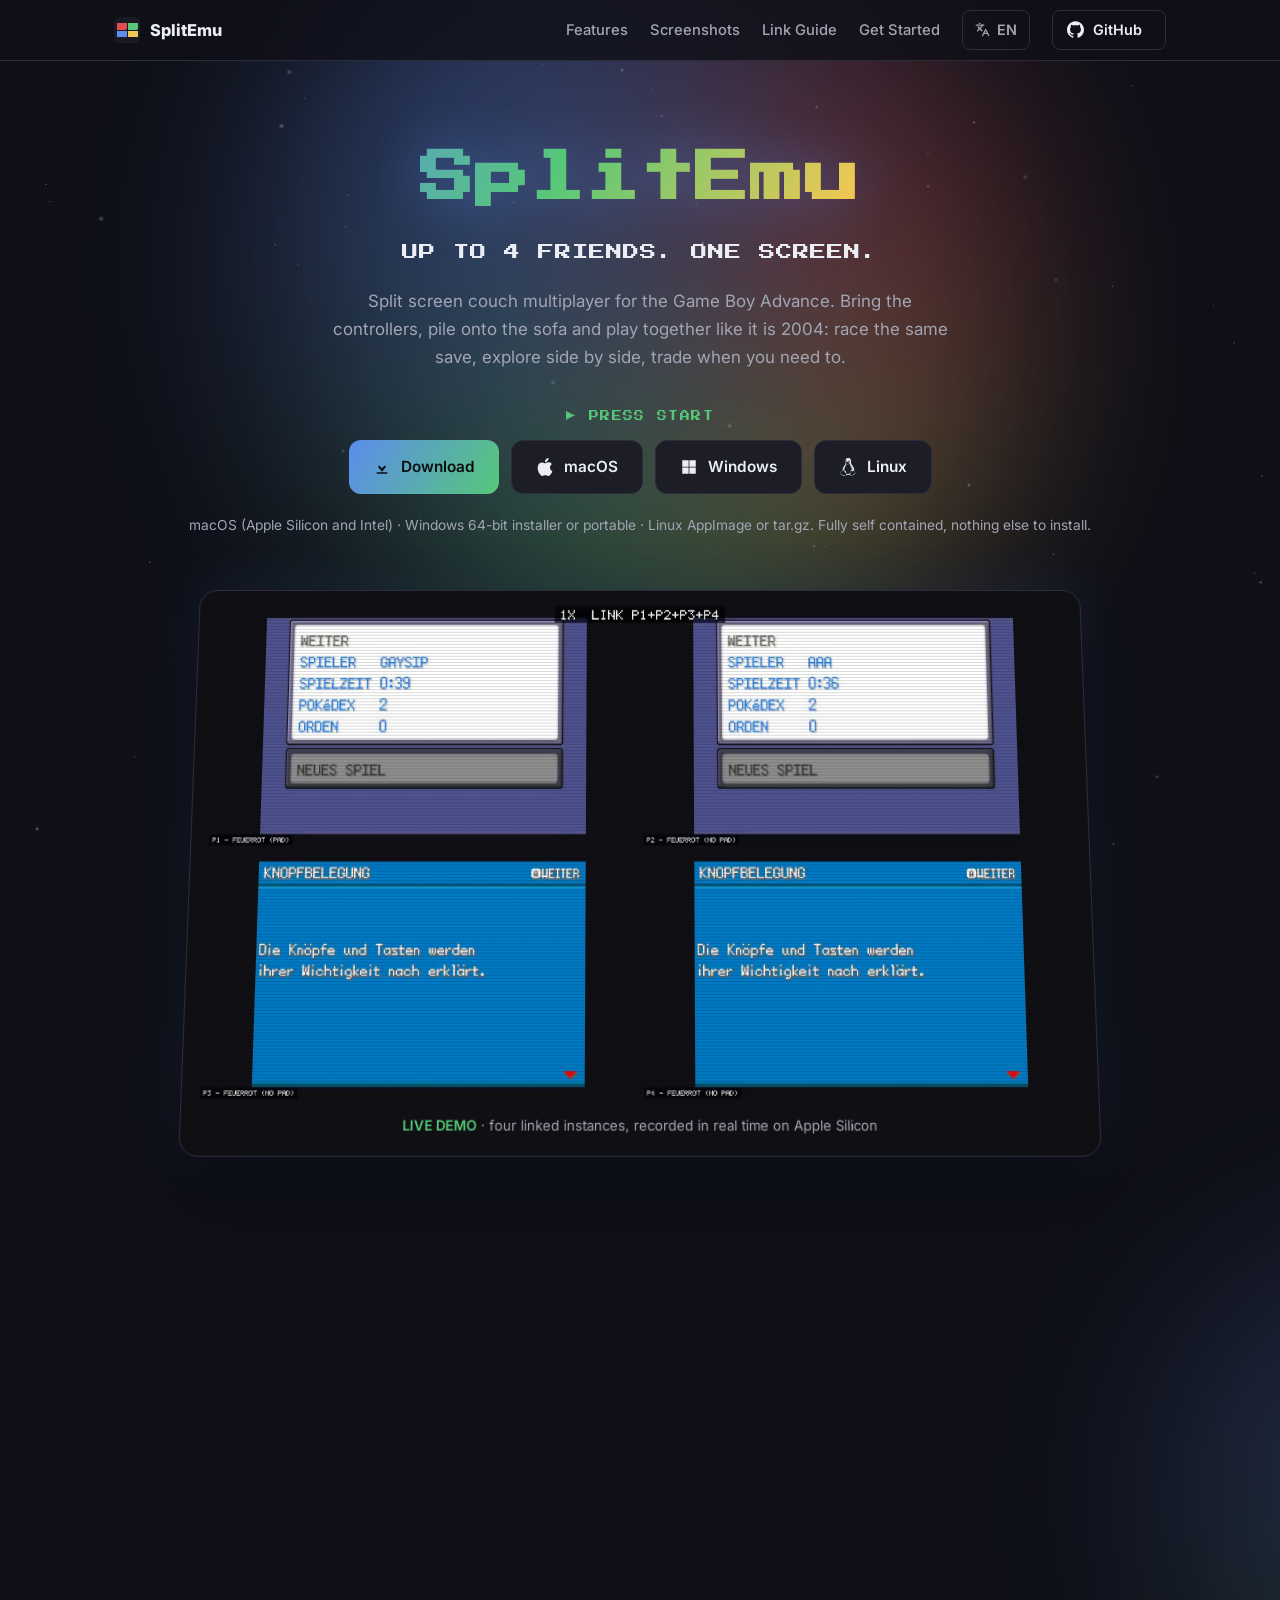
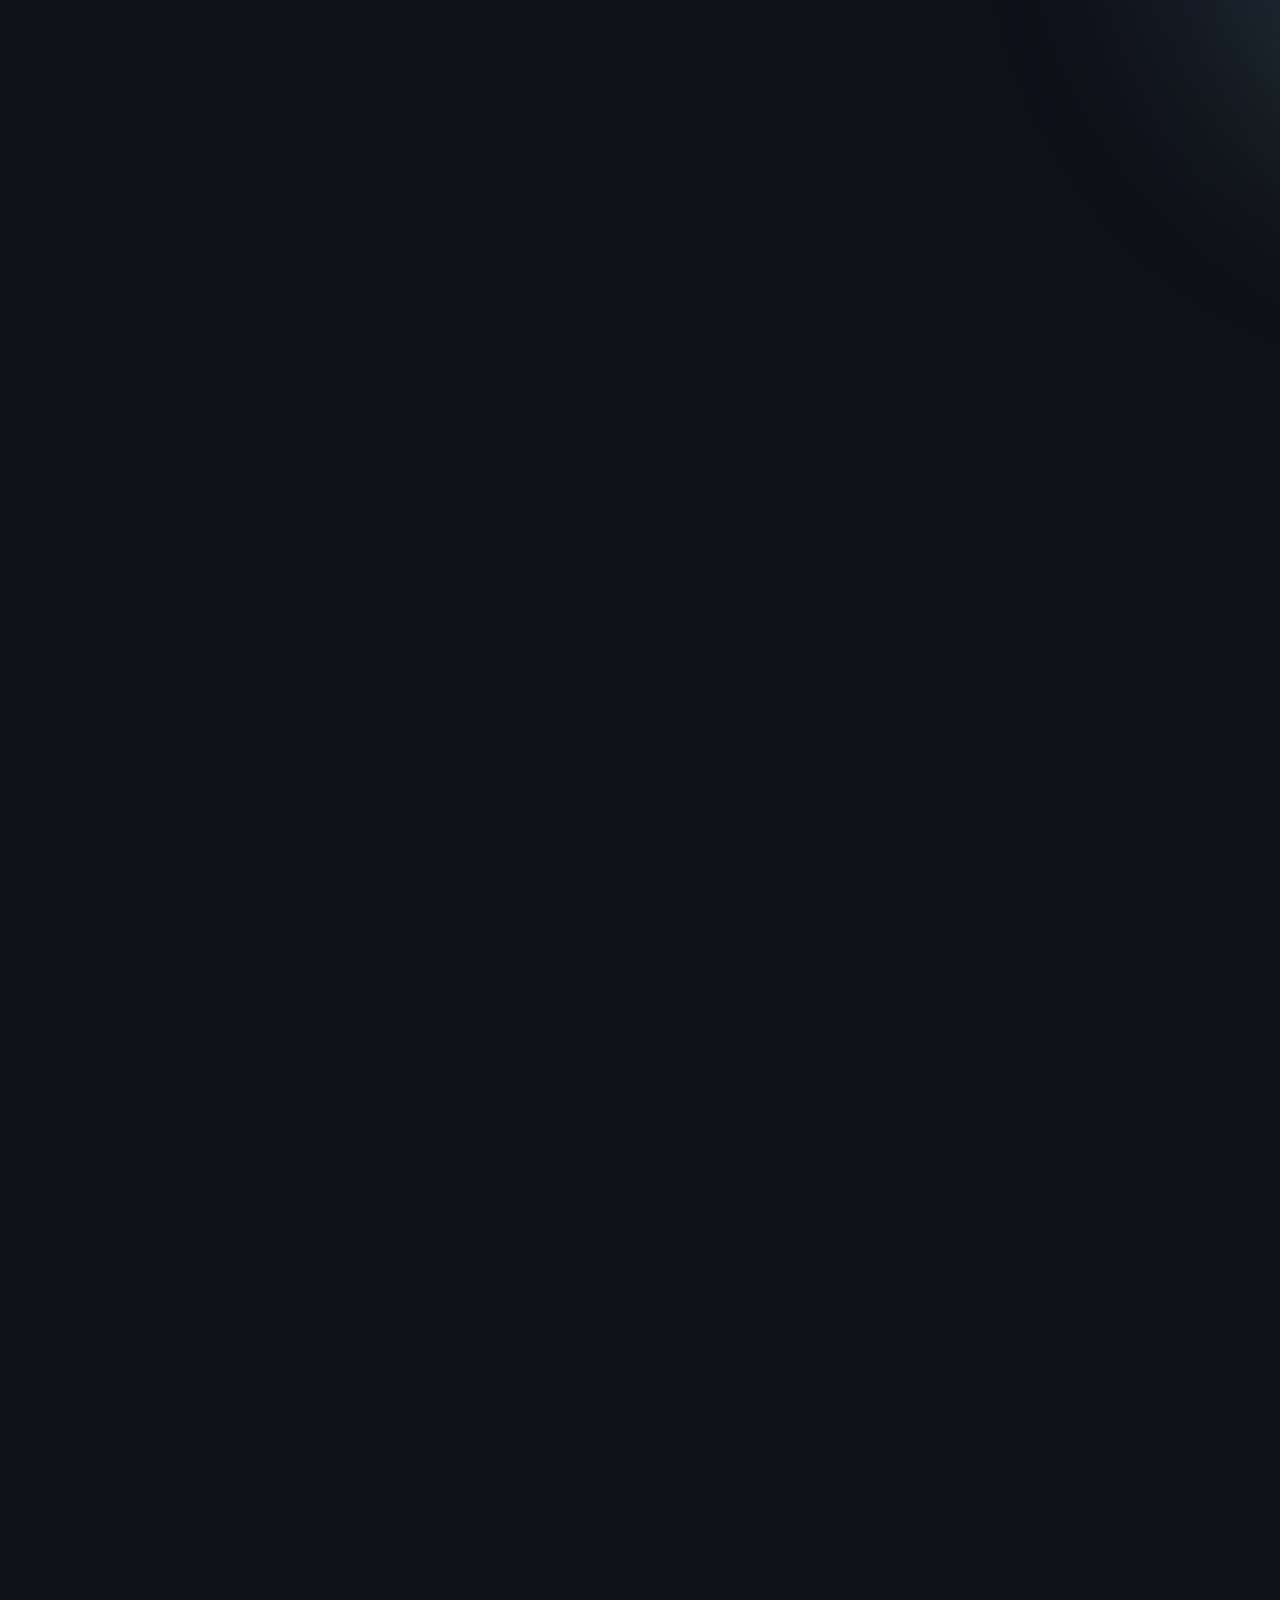
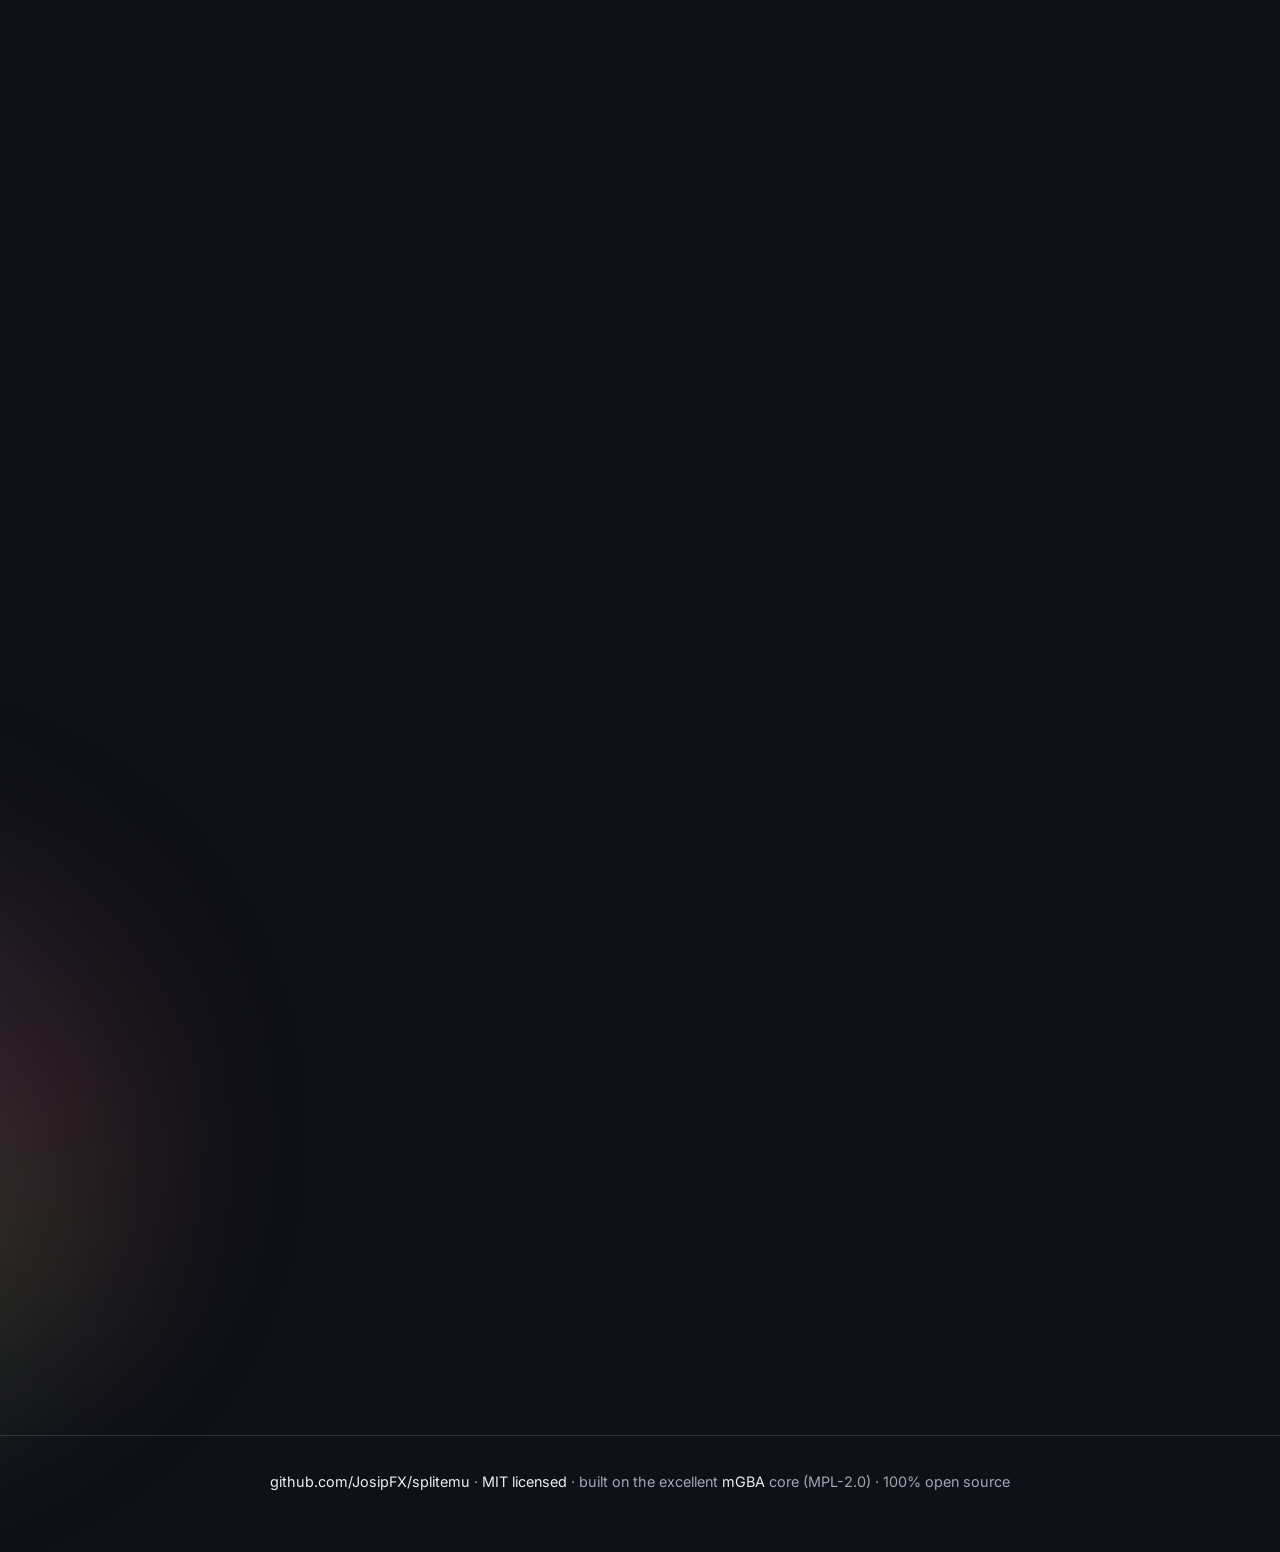
==== commit b1458556: "Rename project to SplitEmu System neutral name ahead of possible multi console support. Binary, bund" ====
--- a/docs/index.html
+++ b/docs/index.html
@@ -3,7 +3,7 @@
 <head>
 <meta charset="utf-8">
 <meta name="viewport" content="width=device-width, initial-scale=1">
-<title>SplitGBA · Up to 4 friends. One screen.</title>
+<title>SplitEmu · Up to 4 friends. One screen.</title>
 <meta name="description" content="Split screen couch multiplayer for the Game Boy Advance. Up to four games side by side on one TV, with racing, trading and a shared speed control. Open source for macOS, Windows and Linux.">
 <link rel="icon" href="img/icon.png">
 <link rel="alternate" hreflang="de" href="de.html">
@@ -276,7 +276,7 @@
 <div class="starfield c"></div>
 
 <nav><div class="wrap navrow">
-	<a class="brand" href="#"><img src="img/icon.png" alt="">SplitGBA</a>
+	<a class="brand" href="#"><img src="img/icon.png" alt="">SplitEmu</a>
 	<div class="navlinks">
 		<a href="#features">Features</a>
 		<a href="#screenshots">Screenshots</a>
@@ -289,7 +289,7 @@
 				<a role="menuitem" href="de.html">Deutsch</a>
 			</div>
 		</details>
-		<a class="gh" href="https://github.com/JosipFX/splitgba">
+		<a class="gh" href="https://github.com/JosipFX/splitemu">
 			<svg viewBox="0 0 24 24"><path d="M12 .297c-6.63 0-12 5.373-12 12 0 5.303 3.438 9.8 8.205 11.385.6.113.82-.258.82-.577 0-.285-.01-1.04-.015-2.04-3.338.724-4.042-1.61-4.042-1.61C4.422 18.07 3.633 17.7 3.633 17.7c-1.087-.744.084-.729.084-.729 1.205.084 1.838 1.236 1.838 1.236 1.07 1.835 2.809 1.305 3.495.998.108-.776.417-1.305.76-1.605-2.665-.3-5.466-1.332-5.466-5.93 0-1.31.465-2.38 1.235-3.22-.135-.303-.54-1.523.105-3.176 0 0 1.005-.322 3.3 1.23.96-.267 1.98-.399 3-.405 1.02.006 2.04.138 3 .405 2.28-1.552 3.285-1.23 3.285-1.23.645 1.653.24 2.873.12 3.176.765.84 1.23 1.91 1.23 3.22 0 4.61-2.805 5.625-5.475 5.92.42.36.81 1.096.81 2.22 0 1.606-.015 2.896-.015 3.286 0 .315.21.69.825.57C20.565 22.092 24 17.592 24 12.297c0-6.627-5.373-12-12-12"/></svg>
 			GitHub <span class="stars" id="stars"></span>
 		</a>
@@ -299,23 +299,23 @@
 <header>
 	<div class="aurora"></div>
 	<div class="wrap hero-inner">
-		<h1 class="wordmark px">SplitGBA</h1>
+		<h1 class="wordmark px">SplitEmu</h1>
 		<p class="tagline px">UP TO 4 FRIENDS. ONE SCREEN.</p>
 		<p class="sub">Split screen couch multiplayer for the Game Boy Advance.
 		Bring the controllers, pile onto the sofa and play together like it is 2004:
 		race the same save, explore side by side, trade when you need to.</p>
 		<div><span class="blink px">&#9654; PRESS START</span></div>
 		<div class="buttons">
-			<a class="btn primary" href="https://github.com/JosipFX/splitgba/releases/latest">
+			<a class="btn primary" href="https://github.com/JosipFX/splitemu/releases/latest">
 				<svg viewBox="0 0 24 24"><path d="M12 3v10.6l-3.6-3.6-1.8 1.8L12 18.2l5.4-6.4-1.8-1.8-3.6 3.6V3zM5 19h14v2H5z"/></svg>
 				Download</a>
-			<a class="btn" href="https://github.com/JosipFX/splitgba/releases/latest">
+			<a class="btn" href="https://github.com/JosipFX/splitemu/releases/latest">
 				<svg viewBox="0 0 24 24"><path d="M12.152 6.896c-.948 0-2.415-1.078-3.96-1.04-2.04.027-3.91 1.183-4.961 3.014-2.117 3.675-.546 9.103 1.519 12.09 1.013 1.454 2.208 3.09 3.792 3.039 1.52-.065 2.09-.987 3.935-.987 1.831 0 2.35.987 3.96.948 1.637-.026 2.676-1.48 3.676-2.948 1.156-1.688 1.636-3.325 1.662-3.415-.039-.013-3.182-1.221-3.22-4.857-.026-3.04 2.48-4.494 2.597-4.559-1.429-2.09-3.623-2.324-4.39-2.376-2-.156-3.675 1.09-4.61 1.09zM15.53 3.83c.843-1.012 1.4-2.427 1.245-3.83-1.207.052-2.662.805-3.532 1.818-.78.896-1.454 2.338-1.273 3.714 1.338.104 2.715-.688 3.559-1.701"/></svg>
 				macOS</a>
-			<a class="btn" href="https://github.com/JosipFX/splitgba/releases/latest">
+			<a class="btn" href="https://github.com/JosipFX/splitemu/releases/latest">
 				<svg viewBox="0 0 24 24"><path d="M3 3h8.5v8.5H3zM12.5 3H21v8.5h-8.5zM3 12.5h8.5V21H3zM12.5 12.5H21V21h-8.5z"/></svg>
 				Windows</a>
-			<a class="btn" href="https://github.com/JosipFX/splitgba/releases/latest">
+			<a class="btn" href="https://github.com/JosipFX/splitemu/releases/latest">
 				<svg viewBox="0 0 24 24"><path d="M12.504 0c-.155 0-.315.008-.48.021-4.226.333-3.105 4.807-3.17 6.298-.076 1.092-.3 1.953-1.05 3.02-.885 1.051-2.127 2.75-2.716 4.521-.278.832-.41 1.684-.287 2.489a.424.424 0 00-.11.135c-.26.268-.45.6-.663.839-.199.199-.485.267-.797.4-.313.136-.658.269-.864.68-.09.189-.136.394-.132.602 0 .199.027.4.055.536.058.399.116.728.04.97-.249.68-.28 1.145-.106 1.484.174.334.535.47.94.601.81.2 1.91.135 2.774.6.926.466 1.866.67 2.616.47.526-.116.97-.464 1.208-.946.587-.003 1.23-.269 2.26-.334.699-.058 1.574.267 2.577.2.025.134.063.198.114.333l.003.003c.391.778 1.113 1.132 1.884 1.071.771-.06 1.592-.536 2.257-1.306.631-.765 1.683-1.084 2.378-1.503.348-.199.629-.469.649-.853.023-.4-.2-.811-.714-1.376v-.097l-.003-.003c-.17-.2-.25-.535-.338-.926-.085-.401-.182-.786-.492-1.046h-.003c-.059-.054-.123-.067-.188-.135a.357.357 0 00-.19-.064c.431-1.278.264-2.55-.173-3.694-.533-1.41-1.465-2.638-2.175-3.483-.796-1.005-1.576-1.957-1.56-3.368.026-2.152.236-6.133-3.544-6.139zm.529 3.405h.013c.213 0 .396.062.584.198.19.135.33.332.438.533.105.259.158.459.166.724 0-.02.006-.04.006-.06v.105a.086.086 0 01-.004-.021l-.004-.024a1.807 1.807 0 01-.15.706.953.953 0 01-.213.335.71.71 0 00-.088-.042c-.104-.045-.198-.064-.284-.133a1.312 1.312 0 00-.22-.066c.05-.06.146-.133.183-.198.053-.128.082-.264.088-.402v-.02a1.21 1.21 0 00-.061-.4c-.045-.134-.101-.2-.183-.333-.084-.066-.167-.132-.267-.132h-.016c-.093 0-.176.03-.262.132a.8.8 0 00-.205.334 1.18 1.18 0 00-.09.4v.019c.002.089.008.179.02.267-.193-.067-.438-.135-.607-.202a1.635 1.635 0 01-.018-.2v-.02a1.772 1.772 0 01.15-.768c.082-.22.232-.406.43-.533a.985.985 0 01.594-.2zm-2.962.059h.036c.142 0 .27.048.399.135.146.129.264.288.344.465.09.199.14.4.153.667v.004c.007.134.006.2-.002.266v.08c-.03.007-.056.018-.083.024-.152.055-.274.135-.393.2.012-.09.013-.18.003-.267v-.015c-.012-.133-.04-.2-.082-.333a.613.613 0 00-.166-.267.248.248 0 00-.183-.064h-.021c-.071.006-.13.04-.186.132a.552.552 0 00-.12.27.944.944 0 00-.023.33v.015c.012.135.037.2.08.334.046.134.098.2.166.268.01.009.02.018.034.024-.07.057-.117.07-.176.136a.304.304 0 01-.131.068 2.62 2.62 0 01-.275-.402 1.772 1.772 0 01-.155-.667 1.759 1.759 0 01.08-.668 1.43 1.43 0 01.283-.535c.128-.133.26-.2.418-.2zm1.37 1.706c.332 0 .733.065 1.216.399.293.2.523.269 1.052.468h.003c.255.136.405.266.478.399v-.131a.571.571 0 01.016.47c-.123.31-.516.643-1.063.842v.002c-.268.135-.501.333-.775.465-.276.135-.588.292-1.012.267a1.139 1.139 0 01-.448-.067 3.566 3.566 0 01-.322-.198c-.195-.135-.363-.332-.612-.465v-.005h-.005c-.4-.246-.616-.512-.686-.71-.07-.268-.005-.47.193-.6.224-.135.38-.271.483-.336.104-.074.143-.102.176-.131h.002v-.003c.169-.202.436-.47.839-.601.139-.036.294-.065.466-.065zm2.8 2.142c.358 1.417 1.196 3.475 1.735 4.473.286.534.855 1.659 1.102 3.024.156-.005.33.018.513.064.646-1.671-.546-3.467-1.089-3.966-.22-.2-.232-.335-.123-.335.59.534 1.365 1.572 1.646 2.757.13.535.16 1.104.021 1.67.067.028.135.06.205.067 1.032.534 1.413.938 1.23 1.537v-.043c-.06-.003-.12 0-.18 0h-.016c.151-.467-.182-.825-1.065-1.224-.915-.4-1.646-.336-1.77.465-.008.043-.013.066-.018.135-.068.023-.139.053-.209.064-.43.268-.662.669-.793 1.187-.13.533-.17 1.156-.205 1.869v.003c-.02.334-.17.838-.319 1.35-1.5 1.072-3.58 1.538-5.348.334a2.645 2.645 0 00-.402-.533 1.45 1.45 0 00-.275-.333c.182 0 .338-.03.465-.067a.615.615 0 00.314-.334c.108-.267 0-.697-.345-1.163-.345-.467-.931-.995-1.788-1.521-.63-.4-.986-.87-1.15-1.396-.165-.534-.143-1.085-.015-1.645.245-1.07.873-2.11 1.274-2.763.107-.065.037.135-.408.974-.396.751-1.14 2.497-.122 3.854a8.123 8.123 0 01.647-2.876c.564-1.278 1.743-3.504 1.836-5.268.048.036.217.135.289.202.218.133.38.333.59.465.21.201.477.335.876.335.039.003.075.006.11.006.412 0 .73-.134.997-.268.29-.134.52-.334.74-.4h.005c.467-.135.835-.402 1.044-.7zm2.185 8.958c.037.6.343 1.245.882 1.377.588.134 1.434-.333 1.791-.765l.211-.01c.315-.007.577.01.847.268l.003.003c.208.199.305.53.391.876.085.4.154.78.409 1.066.486.527.645.906.636 1.14l.003-.007v.018l-.003-.012c-.015.262-.185.396-.498.595-.63.401-1.746.712-2.457 1.57-.618.737-1.37 1.14-2.036 1.191-.664.053-1.237-.2-1.574-.898l-.005-.003c-.21-.4-.12-1.025.056-1.69.176-.668.428-1.344.463-1.897.037-.714.076-1.335.195-1.814.12-.465.308-.797.641-.984l.045-.022zm-10.814.049h.01c.053 0 .105.005.157.014.376.055.706.333 1.023.752l.91 1.664.003.003c.243.533.754 1.064 1.189 1.637.434.598.77 1.131.729 1.57v.006c-.057.744-.48 1.148-1.125 1.294-.645.135-1.52.002-2.395-.464-.968-.536-2.118-.469-2.857-.602-.369-.066-.61-.2-.723-.4-.11-.2-.113-.602.123-1.23v-.004l.002-.003c.117-.334.03-.752-.027-1.118-.055-.401-.083-.71.043-.94.16-.334.396-.4.69-.533.294-.135.64-.202.915-.47h.002v-.002c.256-.268.445-.601.668-.838.19-.201.38-.336.663-.336zm7.159-9.074c-.435.201-.945.535-1.488.535-.542 0-.97-.267-1.28-.466-.154-.134-.28-.268-.373-.335-.164-.134-.144-.333-.074-.333.109.016.129.134.199.2.096.066.215.2.36.333.292.2.68.467 1.167.467.485 0 1.053-.267 1.398-.466.195-.135.445-.334.648-.467.156-.136.149-.267.279-.267.128.016.034.134-.147.332a8.097 8.097 0 01-.69.468zm-1.082-1.583V5.64c-.006-.02.013-.042.029-.05.074-.043.18-.027.26.004.063 0 .16.067.15.135-.006.049-.085.066-.135.066-.055 0-.092-.043-.141-.068-.052-.018-.146-.008-.163-.065zm-.551 0c-.02.058-.113.049-.166.066-.047.025-.086.068-.14.068-.05 0-.13-.02-.136-.068-.01-.066.088-.133.15-.133.08-.031.184-.047.259-.005.019.009.036.03.03.05v.02h.003z"/></svg>
 				Linux</a>
 		</div>
@@ -407,25 +407,25 @@
 	<p class="lead reveal">No dependencies and no setup wizard. Download, drop your ROMs, play.</p>
 	<div class="steps">
 		<div class="step reveal"><div class="num px">STEP 1</div><h3>Download and install</h3>
-		<p>Grab the <a href="https://github.com/JosipFX/splitgba/releases/latest">latest release</a>
+		<p>Grab the <a href="https://github.com/JosipFX/splitemu/releases/latest">latest release</a>
 		for your platform. On macOS: right click, then Open on first launch (unsigned open source app).</p></div>
 		<div class="step reveal"><div class="num px">STEP 2</div><h3>Add your games</h3>
 		<p>Put <code>.gba</code> files dumped from your own cartridges into a
-		<code>roms/</code> folder or <code>SplitGBA/</code> in your home directory.</p></div>
+		<code>roms/</code> folder or <code>SplitEmu/</code> in your home directory.</p></div>
 		<div class="step reveal"><div class="num px">STEP 3</div><h3>Press start</h3>
 		<p>The launcher opens automatically: pick games, set the player count, plug in
 		controllers, go. Press <code>F</code> for fullscreen on the TV.</p></div>
 	</div>
 	<pre class="code reveal"><span class="c"># prefer building from source?</span>
-git clone --recursive https://github.com/JosipFX/splitgba.git
-cd splitgba
+git clone --recursive https://github.com/JosipFX/splitemu.git
+cd splitemu
 ./build.sh
-<span class="g">./build/splitgba</span>   <span class="c"># opens the launcher</span></pre>
+<span class="g">./build/splitemu</span>   <span class="c"># opens the launcher</span></pre>
 </div></section>
 
 <section><div class="wrap">
 	<h2 class="px reveal">// LEGAL</h2>
-	<p class="legal reveal">SplitGBA ships no games and downloads none. Use only ROM files dumped from
+	<p class="legal reveal">SplitEmu ships no games and downloads none. Use only ROM files dumped from
 	cartridges you own, for example with a GB&nbsp;Operator. Nintendo, Game Boy Advance and
 	Pokémon are trademarks of their respective owners; this project is not affiliated with
 	or endorsed by them. A generator for free test ROMs is included, and homebrew like
@@ -433,8 +433,8 @@
 </div></section>
 
 <footer><div class="wrap">
-	<a href="https://github.com/JosipFX/splitgba">github.com/JosipFX/splitgba</a> ·
-	<a href="https://github.com/JosipFX/splitgba/blob/main/LICENSE">MIT licensed</a> ·
+	<a href="https://github.com/JosipFX/splitemu">github.com/JosipFX/splitemu</a> ·
+	<a href="https://github.com/JosipFX/splitemu/blob/main/LICENSE">MIT licensed</a> ·
 	built on the excellent <a href="https://mgba.io">mGBA</a> core (MPL-2.0) ·
 	100% open source
 </div></footer>
@@ -445,7 +445,7 @@
 
 <script>
 // GitHub-Sterne live nachladen
-fetch('https://api.github.com/repos/JosipFX/splitgba')
+fetch('https://api.github.com/repos/JosipFX/splitemu')
 	.then(function (r) { return r.json(); })
 	.then(function (d) {
 		if (d && typeof d.stargazers_count === 'number') {
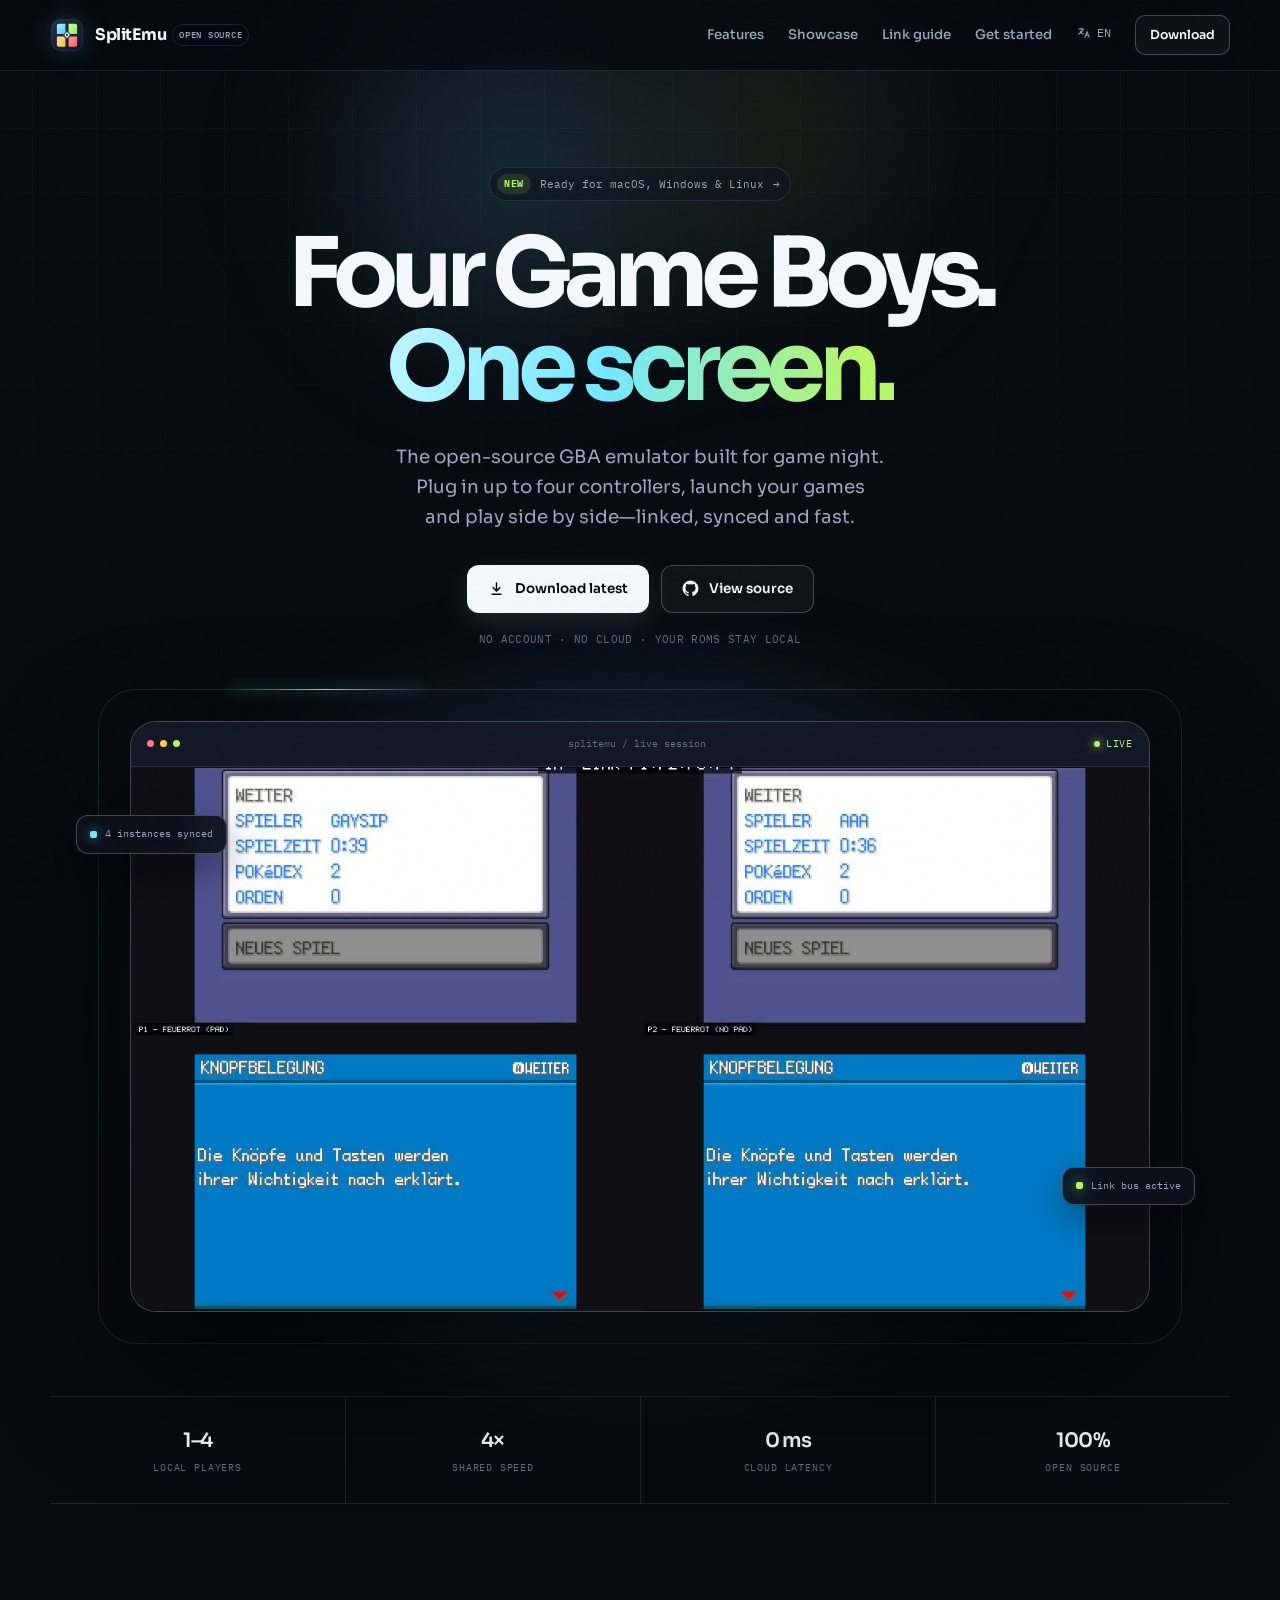
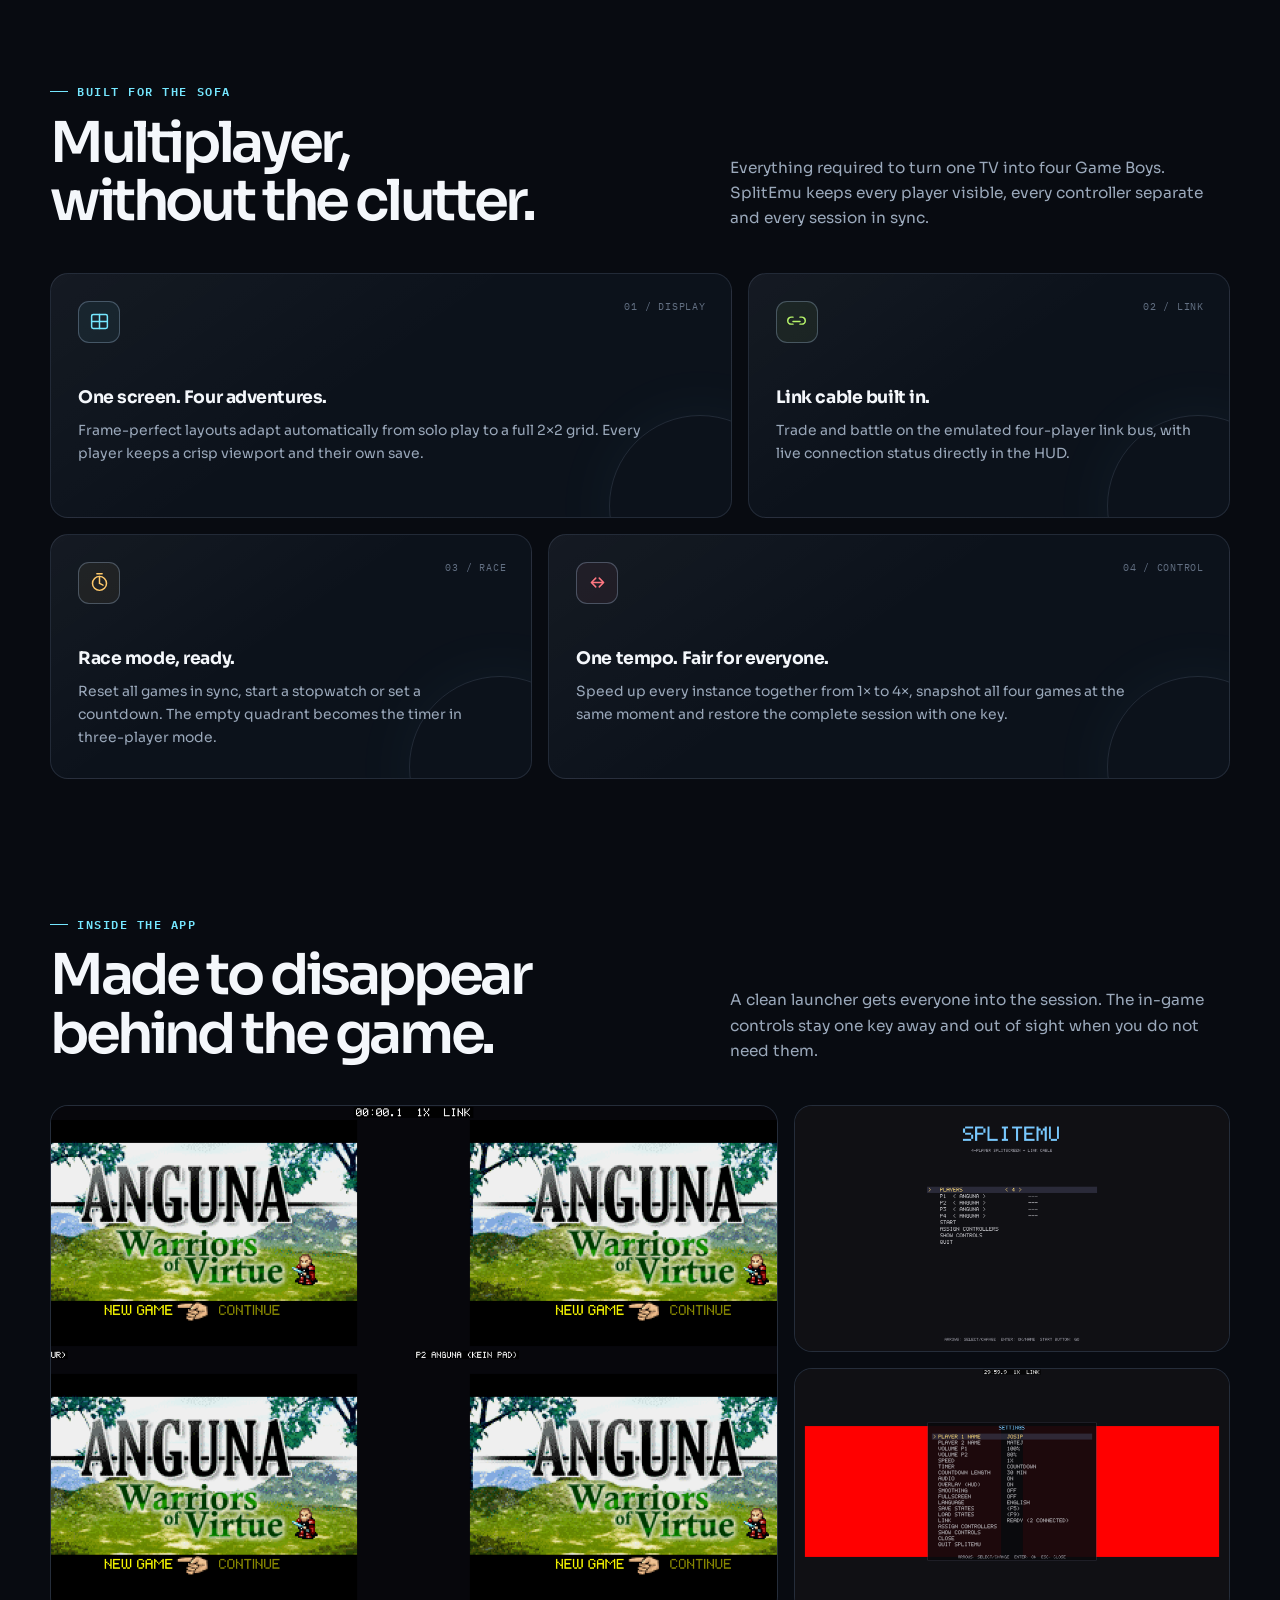
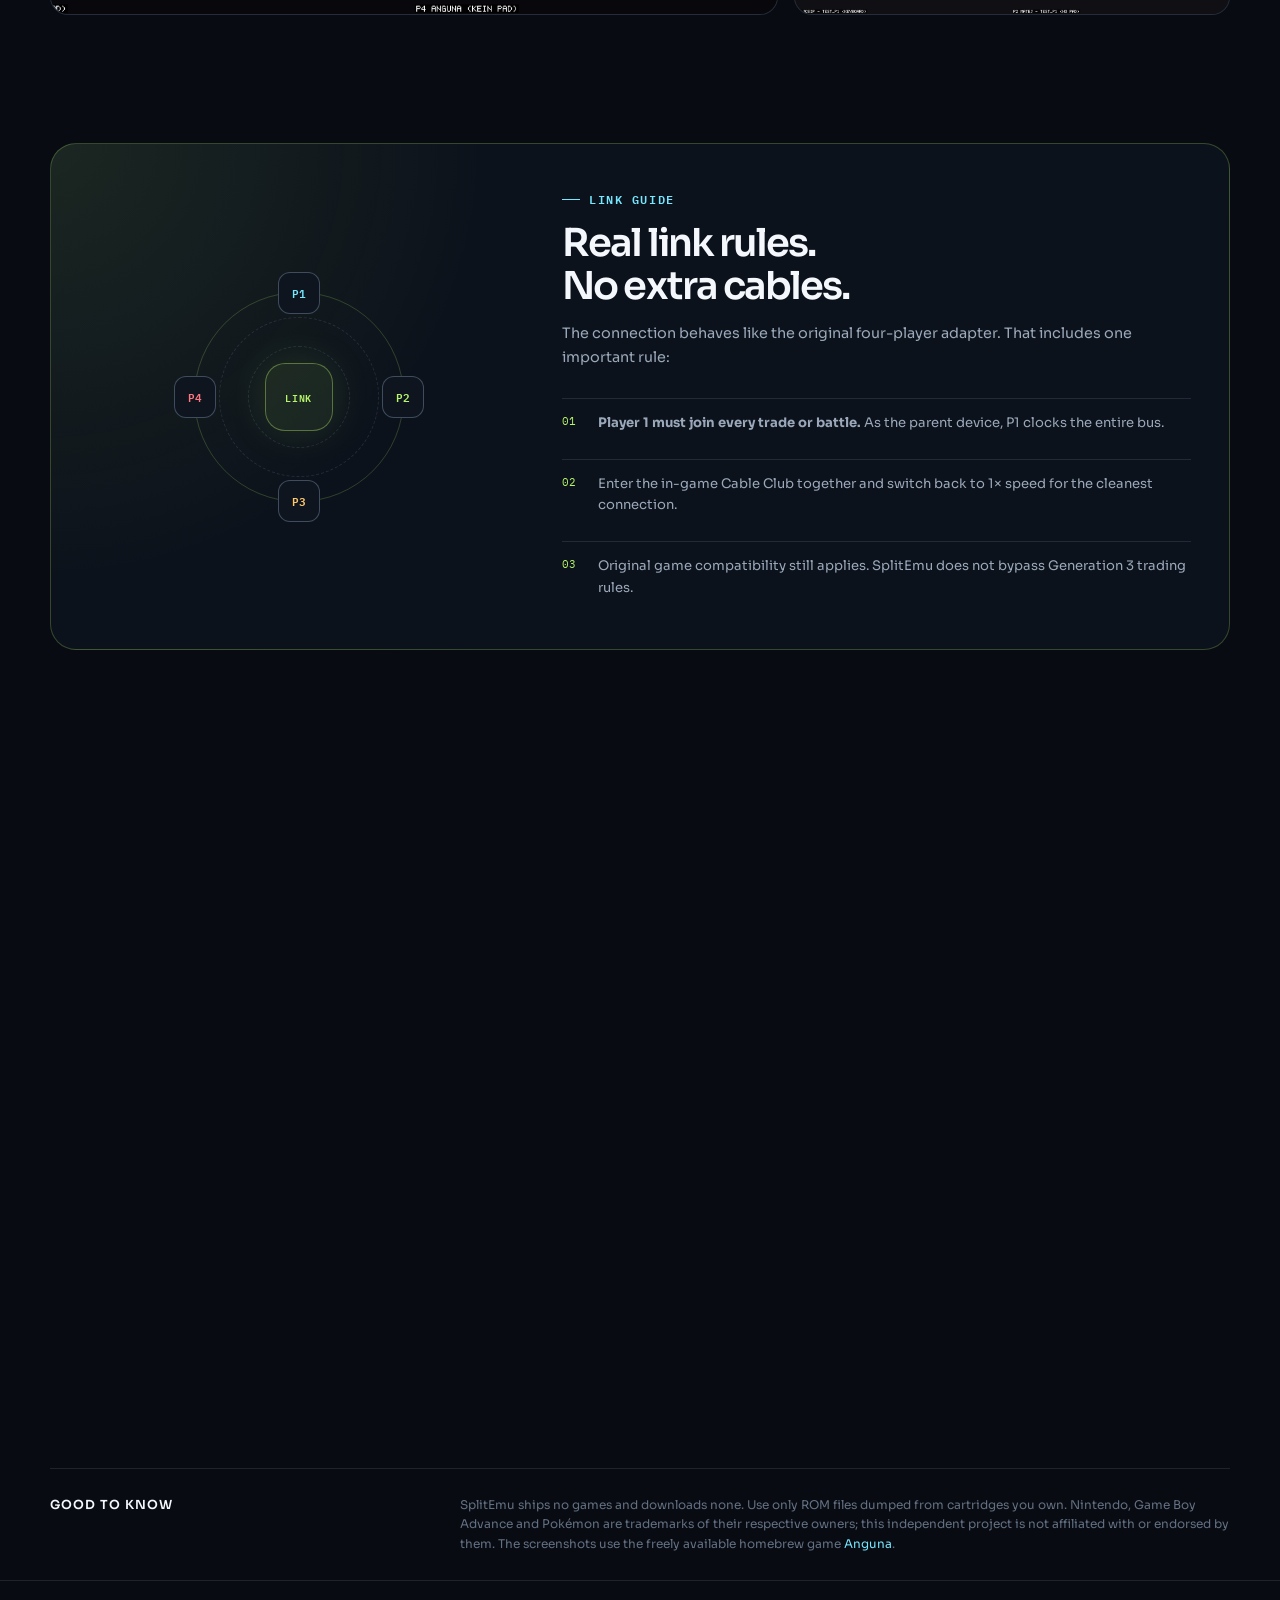
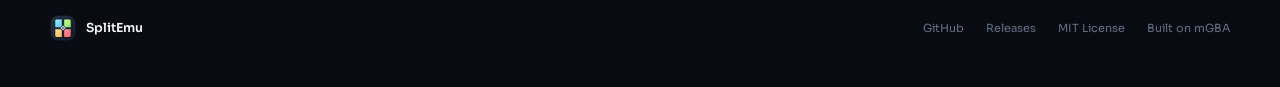
==== commit e91ca5f8: "Redesign SplitEmu marketing site" ====
--- a/docs/index.html
+++ b/docs/index.html
@@ -1,480 +1,252 @@
 <!doctype html>
 <html lang="en">
 <head>
-<meta charset="utf-8">
-<meta name="viewport" content="width=device-width, initial-scale=1">
-<title>SplitEmu · Up to 4 friends. One screen.</title>
-<meta name="description" content="Split screen couch multiplayer for the Game Boy Advance. Up to four games side by side on one TV, with racing, trading and a shared speed control. Open source for macOS, Windows and Linux.">
-<link rel="icon" href="img/icon.png">
-<link rel="alternate" hreflang="de" href="de.html">
-<link rel="preconnect" href="https://fonts.googleapis.com">
-<link rel="preconnect" href="https://fonts.gstatic.com" crossorigin>
-<link href="https://fonts.googleapis.com/css2?family=Inter:wght@400;500;600;700;800&family=Press+Start+2P&display=swap" rel="stylesheet">
-<style>
-:root {
-	--bg: #0f1018; --bg-soft: #171821; --panel: #1c1d27; --edge: #2c2d38;
-	--edge-hi: #4a4c62; --text: #eceef4; --dim: #a2a5b4;
-	--red: #e24c4c; --green: #56c878; --blue: #5c8cee; --yellow: #eec852;
-}
-@property --a { syntax: '<angle>'; initial-value: 0deg; inherits: false; }
-* { margin: 0; padding: 0; box-sizing: border-box; }
-html { scroll-behavior: smooth; }
-body { background: var(--bg); color: var(--text); overflow-x: hidden;
-	font-family: Inter, -apple-system, "Segoe UI", Roboto, sans-serif; line-height: 1.65; }
-.wrap { max-width: 1100px; margin: 0 auto; padding: 0 24px; }
-a { color: var(--blue); text-decoration: none; }
-a:hover { text-decoration: underline; }
-.px { font-family: "Press Start 2P", monospace; }
-
-.aurora { position: absolute; width: 780px; height: 780px; border-radius: 50%;
-	filter: blur(100px); opacity: .45; pointer-events: none; z-index: 0;
-	background:
-		radial-gradient(circle at 30% 30%, var(--blue) 0%, transparent 58%),
-		radial-gradient(circle at 72% 38%, var(--red) 0%, transparent 52%),
-		radial-gradient(circle at 46% 72%, var(--green) 0%, transparent 54%),
-		radial-gradient(circle at 82% 78%, var(--yellow) 0%, transparent 48%);
-	animation: drift 16s ease-in-out infinite alternate; }
-.aurora.two { width: 560px; height: 560px; opacity: .25; animation-duration: 24s;
-	animation-direction: alternate-reverse; }
-@keyframes drift {
-	from { transform: translate(-6%, -4%) rotate(0deg) scale(1); }
-	to   { transform: translate(7%, 6%) rotate(45deg) scale(1.16); }
-}
-@media (prefers-reduced-motion: reduce) {
-	.aurora, .wordmark, .blink, .card:hover::before, .starfield { animation: none !important; }
-	.reveal { opacity: 1 !important; transform: none !important; }
-}
-
-/* ---- Sternenhimmel ---- */
-.starfield { position: fixed; inset: 0; z-index: -1; pointer-events: none;
-	background-image:
-		radial-gradient(1px 1px at 63.7% 3.5%, rgba(236,238,244,0.64), transparent),
-		radial-gradient(1px 1px at 22.9% 73.2%, rgba(236,238,244,0.84), transparent),
-		radial-gradient(1px 1px at 88.4% 9.5%, rgba(236,238,244,0.71), transparent),
-		radial-gradient(1px 1px at 3.9% 22.4%, rgba(236,238,244,0.75), transparent),
-		radial-gradient(1px 1px at 3.6% 20.5%, rgba(236,238,244,0.82), transparent),
-		radial-gradient(1px 1px at 54.4% 22.6%, rgba(236,238,244,0.79), transparent),
-		radial-gradient(1px 1px at 80.3% 1.6%, rgba(236,238,244,0.9), transparent),
-		radial-gradient(1px 1px at 69.4% 34.3%, rgba(236,238,244,0.58), transparent),
-		radial-gradient(1px 1px at 94.8% 34.0%, rgba(236,238,244,0.55), transparent),
-		radial-gradient(1px 1px at 10.5% 84.1%, rgba(236,238,244,0.8), transparent),
-		radial-gradient(1px 1px at 80.1% 72.5%, rgba(236,238,244,0.77), transparent),
-		radial-gradient(1px 1px at 96.4% 38.1%, rgba(236,238,244,0.78), transparent),
-		radial-gradient(1px 1px at 82.3% 61.6%, rgba(236,238,244,0.93), transparent),
-		radial-gradient(1px 1px at 57.6% 70.0%, rgba(236,238,244,0.52), transparent),
-		radial-gradient(1px 1px at 23.3% 29.4%, rgba(236,238,244,0.54), transparent),
-		radial-gradient(1px 1px at 23.8% 10.9%, rgba(236,238,244,0.64), transparent),
-		radial-gradient(1px 1px at 63.3% 36.8%, rgba(236,238,244,0.69), transparent),
-		radial-gradient(1px 1px at 21.5% 27.2%, rgba(236,238,244,0.97), transparent),
-		radial-gradient(1px 1px at 64.5% 60.7%, rgba(236,238,244,0.59), transparent),
-		radial-gradient(1px 1px at 72.5% 17.0%, rgba(236,238,244,0.69), transparent),
-		radial-gradient(1px 1px at 98.0% 63.7%, rgba(236,238,244,0.78), transparent),
-		radial-gradient(1px 1px at 68.1% 83.6%, rgba(236,238,244,0.89), transparent),
-		radial-gradient(1px 1px at 23.4% 4.1%, rgba(236,238,244,0.66), transparent),
-		radial-gradient(1px 1px at 27.2% 21.7%, rgba(236,238,244,0.97), transparent),
-		radial-gradient(1px 1px at 86.9% 31.8%, rgba(236,238,244,0.83), transparent),
-		radial-gradient(1px 1px at 39.8% 90.6%, rgba(236,238,244,0.73), transparent),
-		radial-gradient(1px 1px at 27.0% 25.2%, rgba(236,238,244,0.78), transparent),
-		radial-gradient(1px 1px at 26.7% 58.3%, rgba(236,238,244,0.95), transparent),
-		radial-gradient(1px 1px at 40.1% 22.5%, rgba(236,238,244,1.0), transparent),
-		radial-gradient(1px 1px at 50.9% 9.9%, rgba(236,238,244,0.52), transparent),
-		radial-gradient(1px 1px at 11.7% 62.5%, rgba(236,238,244,0.9), transparent),
-		radial-gradient(1px 1px at 42.4% 7.2%, rgba(236,238,244,0.69), transparent),
-		radial-gradient(1px 1px at 98.6% 52.9%, rgba(236,238,244,0.99), transparent),
-		radial-gradient(1px 1px at 85.4% 2.1%, rgba(236,238,244,0.86), transparent);
-	opacity: .5; }
-.starfield.b { background-image:
-		radial-gradient(2px 2px at 67.8% 53.6%, rgba(236,238,244,0.63), transparent),
-		radial-gradient(2px 2px at 63.8% 11.9%, rgba(236,238,244,0.72), transparent),
-		radial-gradient(2px 2px at 45.5% 94.5%, rgba(236,238,244,0.94), transparent),
-		radial-gradient(2px 2px at 26.8% 50.1%, rgba(236,238,244,0.59), transparent),
-		radial-gradient(2px 2px at 90.4% 86.3%, rgba(236,238,244,0.65), transparent),
-		radial-gradient(2px 2px at 63.6% 60.7%, rgba(236,238,244,0.58), transparent),
-		radial-gradient(2px 2px at 75.7% 53.9%, rgba(236,238,244,0.89), transparent),
-		radial-gradient(2px 2px at 53.0% 1.1%, rgba(236,238,244,0.66), transparent),
-		radial-gradient(2px 2px at 2.9% 92.1%, rgba(236,238,244,0.94), transparent),
-		radial-gradient(2px 2px at 82.5% 31.1%, rgba(236,238,244,0.53), transparent),
-		radial-gradient(2px 2px at 87.0% 93.8%, rgba(236,238,244,0.54), transparent),
-		radial-gradient(2px 2px at 48.6% 7.8%, rgba(236,238,244,0.88), transparent),
-		radial-gradient(2px 2px at 76.1% 13.6%, rgba(236,238,244,0.74), transparent),
-		radial-gradient(2px 2px at 54.9% 27.0%, rgba(236,238,244,0.94), transparent),
-		radial-gradient(2px 2px at 42.5% 21.8%, rgba(236,238,244,0.77), transparent),
-		radial-gradient(2px 2px at 72.5% 20.7%, rgba(236,238,244,0.66), transparent),
-		radial-gradient(2px 2px at 98.5% 64.7%, rgba(236,238,244,0.72), transparent),
-		radial-gradient(2px 2px at 51.7% 12.9%, rgba(236,238,244,0.61), transparent);
-	opacity: .45; animation: twinkle 4.2s ease-in-out infinite alternate; }
-.starfield.c { background-image:
-		radial-gradient(3px 3px at 34.1% 58.7%, rgba(236,238,244,0.62), transparent),
-		radial-gradient(3px 3px at 22.6% 8.0%, rgba(236,238,244,0.82), transparent),
-		radial-gradient(3px 3px at 23.4% 89.7%, rgba(236,238,244,0.93), transparent),
-		radial-gradient(3px 3px at 7.9% 24.3%, rgba(236,238,244,0.83), transparent),
-		radial-gradient(3px 3px at 22.0% 14.0%, rgba(236,238,244,0.97), transparent),
-		radial-gradient(3px 3px at 57.0% 47.3%, rgba(236,238,244,0.89), transparent),
-		radial-gradient(3px 3px at 80.1% 19.7%, rgba(236,238,244,0.55), transparent),
-		radial-gradient(3px 3px at 43.2% 42.5%, rgba(236,238,244,0.73), transparent),
-		radial-gradient(3px 3px at 72.4% 67.0%, rgba(236,238,244,0.99), transparent);
-	opacity: .35; animation: twinkle 6s ease-in-out infinite alternate-reverse; }
-@keyframes twinkle { from { opacity: .2; } to { opacity: .75; } }
-
-/* ---- Navigation ---- */
-nav { position: sticky; top: 0; z-index: 50; backdrop-filter: blur(14px);
-	background: rgba(15,16,24,.8); border-bottom: 1px solid var(--edge); }
-.navrow { display: flex; align-items: center; gap: 26px; height: 60px; }
-.brand { display: flex; align-items: center; gap: 10px; font-weight: 800;
-	color: var(--text); font-size: 1.02rem; }
-.brand img { width: 26px; height: 26px; image-rendering: pixelated; }
-.navlinks { margin-left: auto; display: flex; align-items: center; gap: 22px;
-	font-size: .92rem; font-weight: 500; }
-.navlinks > a { color: var(--dim); }
-.navlinks > a:hover { color: var(--text); text-decoration: none; }
-.lang { position: relative; }
-.lang summary { list-style: none; cursor: pointer; display: inline-flex; align-items: center;
-	gap: 7px; color: var(--dim); font-weight: 600; font-size: .9rem; padding: 7px 12px;
-	border: 1px solid var(--edge); border-radius: 8px; }
-.lang summary::-webkit-details-marker { display: none; }
-.lang summary:hover { color: var(--text); border-color: var(--edge-hi); }
-.lang svg { width: 15px; height: 15px; stroke: currentColor; fill: none;
-	stroke-width: 2; stroke-linecap: round; stroke-linejoin: round; }
-.lang[open] > div { position: absolute; right: 0; top: calc(100% + 8px); min-width: 150px;
-	background: var(--panel); border: 1px solid var(--edge); border-radius: 10px;
-	padding: 6px; box-shadow: 0 12px 32px rgba(0,0,0,.45); }
-.lang [role=menuitem] { display: flex; align-items: center; justify-content: space-between;
-	padding: 8px 12px; border-radius: 7px; color: var(--text); font-size: .9rem; }
-.lang [role=menuitem]:hover { background: var(--bg-soft); text-decoration: none; }
-.lang .on { color: var(--green); font-weight: 700; }
-.gh { display: inline-flex; align-items: center; gap: 9px; padding: 7px 14px;
-	border: 1px solid var(--edge); border-radius: 8px; color: var(--text) !important;
-	font-weight: 600; font-size: .9rem; }
-.gh:hover { border-color: var(--edge-hi); text-decoration: none; }
-.gh svg { width: 17px; height: 17px; fill: currentColor; }
-.gh .stars { color: var(--yellow); font-size: .85rem; }
-
-/* ---- Hero ---- */
-header { position: relative; text-align: center; padding: 84px 0 72px; }
-header .aurora { top: -160px; left: 50%; margin-left: -390px; }
-.hero-inner { position: relative; z-index: 1; }
-.wordmark { font-size: clamp(1.9rem, 6.2vw, 3.4rem); line-height: 1.25; letter-spacing: .02em;
-	background: linear-gradient(120deg, var(--blue) 12%, var(--green) 42%, var(--yellow) 70%, var(--red) 96%);
-	-webkit-background-clip: text; background-clip: text; color: transparent;
-	filter: drop-shadow(0 0 26px rgba(92,140,238,.4));
-	animation: boot 1.15s cubic-bezier(.22,.8,.3,1) both; }
-@keyframes boot {
-	0% { transform: translateY(-42vh); }
-	68% { transform: translateY(0); }
-	80% { transform: translateY(-7px); }
-	100% { transform: translateY(0); }
-}
-.tagline { margin-top: 26px; font-size: clamp(.72rem, 2vw, 1.02rem); color: var(--text);
-	letter-spacing: .06em; }
-.sub { color: var(--dim); max-width: 620px; margin: 22px auto 30px; font-size: 1.06rem; }
-.blink { display: inline-block; font-size: .62rem; color: var(--green);
-	letter-spacing: .14em; margin-bottom: 16px; animation: blink 1.2s steps(1) infinite; }
-@keyframes blink { 0%, 55% { opacity: 1; } 56%, 100% { opacity: 0; } }
-.buttons { display: flex; flex-wrap: wrap; gap: 12px; justify-content: center; }
-.btn { display: inline-flex; align-items: center; gap: 10px; padding: 13px 24px;
-	border-radius: 12px; font-weight: 600; font-size: .96rem; color: var(--text);
-	background: var(--panel); border: 1px solid var(--edge);
-	transition: border-color .15s, transform .12s; }
-.btn:hover { border-color: var(--edge-hi); transform: translateY(-2px); text-decoration: none; }
-.btn.primary { background: linear-gradient(120deg, var(--blue), var(--green));
-	color: #0d0e12; border: none; }
-.btn svg { width: 18px; height: 18px; fill: currentColor; flex: none; }
-.platnote { color: var(--dim); font-size: .86rem; margin-top: 20px; }
-
-/* ---- Demo-Video im Retro-Frame ---- */
-.screen { position: relative; z-index: 1; max-width: 880px; margin: 54px auto 0;
-	border-radius: 18px; padding: 14px; background: #101014;
-	border: 1px solid var(--edge); box-shadow: 0 30px 80px rgba(0,0,0,.55), 0 0 60px rgba(92,140,238,.14);
-	transform: perspective(1400px) rotateX(7deg); transform-origin: center top;
-	transition: transform .5s cubic-bezier(.2,.7,.3,1); }
-.screen:hover { transform: perspective(1400px) rotateX(0deg); }
-.screen .inner { position: relative; border-radius: 10px; overflow: hidden; }
-.screen video { display: block; width: 100%; }
-.screen .inner::after { content: ''; position: absolute; inset: 0; pointer-events: none;
-	background: repeating-linear-gradient(0deg, rgba(0,0,0,.14) 0 1px, transparent 1px 3px); }
-.screen figcaption { padding: 12px 6px 2px; color: var(--dim); font-size: .82rem;
-	text-align: center; }
-.screen figcaption b { color: var(--green); font-weight: 600; }
-
-/* ---- Sections ---- */
-section { position: relative; padding: 78px 0 20px; }
-h2 { font-size: 1.15rem; margin-bottom: 10px; letter-spacing: .03em; }
-h2.px { color: var(--text); }
-.lead { color: var(--dim); margin-bottom: 34px; max-width: 640px; }
-.reveal { opacity: 0; transform: translateY(20px); transition: opacity .6s, transform .6s; }
-.reveal.in { opacity: 1; transform: none; }
-
-.features { display: grid; grid-template-columns: repeat(auto-fit, minmax(300px, 1fr)); gap: 16px; }
-.card { position: relative; background: var(--panel); border: 1px solid var(--edge);
-	border-radius: 14px; padding: 24px; transition: transform .15s; }
-.card:hover { transform: translateY(-3px); }
-.card::before { content: ''; position: absolute; inset: -1px; border-radius: 14px;
-	padding: 1px; opacity: 0; transition: opacity .25s; pointer-events: none;
-	background: conic-gradient(from var(--a), transparent 0 62%, var(--blue) 74%, var(--green) 86%, transparent 98%);
-	-webkit-mask: linear-gradient(#000 0 0) content-box, linear-gradient(#000 0 0);
-	-webkit-mask-composite: xor; mask: linear-gradient(#000 0 0) content-box, linear-gradient(#000 0 0);
-	mask-composite: exclude; }
-.card:hover::before { opacity: 1; animation: spin 2.6s linear infinite; }
-@keyframes spin { to { --a: 360deg; } }
-.card .ico { width: 46px; height: 46px; display: flex; align-items: center;
-	justify-content: center; border-radius: 11px; margin-bottom: 16px; }
-.card .ico svg { width: 23px; height: 23px; fill: none; stroke: currentColor;
-	stroke-width: 2; stroke-linecap: round; stroke-linejoin: round; }
-.ico.c1 { background: rgba(92,140,238,.14); color: var(--blue); }
-.ico.c2 { background: rgba(226,76,76,.14); color: var(--red); }
-.ico.c3 { background: rgba(238,200,82,.14); color: var(--yellow); }
-.ico.c4 { background: rgba(86,200,120,.14); color: var(--green); }
-.card h3 { font-size: 1.01rem; margin-bottom: 6px; }
-.card p { color: var(--dim); font-size: .93rem; }
-#features .aurora { top: 30px; right: -430px; }
-
-.shots { display: grid; grid-template-columns: repeat(auto-fit, minmax(300px, 1fr)); gap: 16px; }
-.shots figure.wide { grid-column: 1 / -1; }
-.shots img { width: 100%; border-radius: 10px; border: 1px solid var(--edge);
-	display: block; cursor: zoom-in; transition: border-color .15s; }
-.shots img:hover { border-color: var(--edge-hi); }
-.shots figcaption { color: var(--dim); font-size: .85rem; padding-top: 8px; }
-dialog.lb { border: none; background: rgba(10,10,14,.92); max-width: none; max-height: none;
-	width: 100vw; height: 100vh; display: grid; place-items: center; padding: 4vh 4vw; }
-dialog.lb:not([open]) { display: none; }
-dialog.lb img { max-width: 92vw; max-height: 84vh; border-radius: 10px;
-	border: 1px solid var(--edge-hi); cursor: zoom-out; }
-dialog.lb p { color: var(--dim); font-size: .9rem; margin-top: 12px; text-align: center; }
-dialog.lb::backdrop { background: transparent; }
-
-.rules { position: relative; z-index: 1; background: var(--panel);
-	border: 1px solid var(--edge); border-radius: 14px; padding: 26px 30px; }
-.rules li { margin: 10px 0 10px 20px; color: var(--dim); }
-.rules li strong { color: var(--yellow); }
-
-.steps { display: grid; grid-template-columns: repeat(auto-fit, minmax(260px, 1fr)); gap: 16px; }
-.step { position: relative; z-index: 1; background: var(--panel);
-	border: 1px solid var(--edge); border-radius: 14px; padding: 24px; }
-.step .num { font-size: .6rem; color: var(--green); letter-spacing: .1em; margin-bottom: 12px; }
-.step h3 { font-size: 1.01rem; margin-bottom: 6px; }
-.step p { color: var(--dim); font-size: .93rem; }
-.step code { background: var(--bg-soft); border: 1px solid var(--edge); border-radius: 5px;
-	padding: 1px 6px; font-size: .85em; }
-pre.code { position: relative; z-index: 1; background: #121216; border: 1px solid var(--edge);
-	border-radius: 14px; padding: 20px 24px; margin-top: 18px; overflow-x: auto;
-	font-family: "SF Mono", ui-monospace, Consolas, monospace; font-size: .9rem;
-	line-height: 1.7; color: var(--text); }
-pre.code .c { color: var(--dim); }
-pre.code .g { color: var(--green); }
-#get-started .aurora { bottom: -280px; left: -430px; }
-
-.legal { color: var(--dim); font-size: .9rem; max-width: 780px; }
-footer { border-top: 1px solid var(--edge); margin-top: 76px; padding: 34px 0 58px;
-	color: var(--dim); font-size: .9rem; text-align: center; }
-footer a { color: var(--text); }
-</style>
+	<meta charset="utf-8">
+	<meta name="viewport" content="width=device-width, initial-scale=1">
+	<title>SplitEmu · Four Game Boys. One screen.</title>
+	<meta name="description" content="Open-source split-screen couch multiplayer for Game Boy Advance. Run up to four linked games on one TV with shared speed, race timers and controller support.">
+	<meta name="theme-color" content="#080b11">
+	<link rel="icon" href="img/splitemu-mark.svg" type="image/svg+xml">
+	<link rel="alternate" hreflang="de" href="de.html">
+	<link rel="stylesheet" href="site.css">
 </head>
 <body>
-
-<div class="starfield"></div>
-<div class="starfield b"></div>
-<div class="starfield c"></div>
-
-<nav><div class="wrap navrow">
-	<a class="brand" href="#"><img src="img/icon.png" alt="">SplitEmu</a>
-	<div class="navlinks">
-		<a href="#features">Features</a>
-		<a href="#screenshots">Screenshots</a>
-		<a href="#link">Link Guide</a>
-		<a href="#get-started">Get Started</a>
-		<details class="lang">
-			<summary><svg viewBox="0 0 24 24"><path d="m5 8 6 6"/><path d="m4 14 6-6 2-3"/><path d="M2 5h12"/><path d="M7 2h1"/><path d="m22 22-5-10-5 10"/><path d="M14 18h6"/></svg>EN</summary>
-			<div role="menu">
-				<a role="menuitem" href="index.html">English <span class="on">✓</span></a>
-				<a role="menuitem" href="de.html">Deutsch</a>
-			</div>
-		</details>
-		<a class="gh" href="https://github.com/JosipFX/splitemu">
-			<svg viewBox="0 0 24 24"><path d="M12 .297c-6.63 0-12 5.373-12 12 0 5.303 3.438 9.8 8.205 11.385.6.113.82-.258.82-.577 0-.285-.01-1.04-.015-2.04-3.338.724-4.042-1.61-4.042-1.61C4.422 18.07 3.633 17.7 3.633 17.7c-1.087-.744.084-.729.084-.729 1.205.084 1.838 1.236 1.838 1.236 1.07 1.835 2.809 1.305 3.495.998.108-.776.417-1.305.76-1.605-2.665-.3-5.466-1.332-5.466-5.93 0-1.31.465-2.38 1.235-3.22-.135-.303-.54-1.523.105-3.176 0 0 1.005-.322 3.3 1.23.96-.267 1.98-.399 3-.405 1.02.006 2.04.138 3 .405 2.28-1.552 3.285-1.23 3.285-1.23.645 1.653.24 2.873.12 3.176.765.84 1.23 1.91 1.23 3.22 0 4.61-2.805 5.625-5.475 5.92.42.36.81 1.096.81 2.22 0 1.606-.015 2.896-.015 3.286 0 .315.21.69.825.57C20.565 22.092 24 17.592 24 12.297c0-6.627-5.373-12-12-12"/></svg>
-			GitHub <span class="stars" id="stars"></span>
-		</a>
-	</div>
-</div></nav>
-
-<header>
-	<div class="aurora"></div>
-	<div class="wrap hero-inner">
-		<h1 class="wordmark px">SplitEmu</h1>
-		<p class="tagline px">UP TO 4 FRIENDS. ONE SCREEN.</p>
-		<p class="sub">Split screen couch multiplayer for the Game Boy Advance.
-		Bring the controllers, pile onto the sofa and play together like it is 2004:
-		race the same save, explore side by side, trade when you need to.</p>
-		<div><span class="blink px">&#9654; PRESS START</span></div>
-		<div class="buttons">
-			<a class="btn primary" href="https://github.com/JosipFX/splitemu/releases/latest">
-				<svg viewBox="0 0 24 24"><path d="M12 3v10.6l-3.6-3.6-1.8 1.8L12 18.2l5.4-6.4-1.8-1.8-3.6 3.6V3zM5 19h14v2H5z"/></svg>
-				Download</a>
-			<a class="btn" href="https://github.com/JosipFX/splitemu/releases/latest">
-				<svg viewBox="0 0 24 24"><path d="M12.152 6.896c-.948 0-2.415-1.078-3.96-1.04-2.04.027-3.91 1.183-4.961 3.014-2.117 3.675-.546 9.103 1.519 12.09 1.013 1.454 2.208 3.09 3.792 3.039 1.52-.065 2.09-.987 3.935-.987 1.831 0 2.35.987 3.96.948 1.637-.026 2.676-1.48 3.676-2.948 1.156-1.688 1.636-3.325 1.662-3.415-.039-.013-3.182-1.221-3.22-4.857-.026-3.04 2.48-4.494 2.597-4.559-1.429-2.09-3.623-2.324-4.39-2.376-2-.156-3.675 1.09-4.61 1.09zM15.53 3.83c.843-1.012 1.4-2.427 1.245-3.83-1.207.052-2.662.805-3.532 1.818-.78.896-1.454 2.338-1.273 3.714 1.338.104 2.715-.688 3.559-1.701"/></svg>
-				macOS</a>
-			<a class="btn" href="https://github.com/JosipFX/splitemu/releases/latest">
-				<svg viewBox="0 0 24 24"><path d="M3 3h8.5v8.5H3zM12.5 3H21v8.5h-8.5zM3 12.5h8.5V21H3zM12.5 12.5H21V21h-8.5z"/></svg>
-				Windows</a>
-			<a class="btn" href="https://github.com/JosipFX/splitemu/releases/latest">
-				<svg viewBox="0 0 24 24"><path d="M12.504 0c-.155 0-.315.008-.48.021-4.226.333-3.105 4.807-3.17 6.298-.076 1.092-.3 1.953-1.05 3.02-.885 1.051-2.127 2.75-2.716 4.521-.278.832-.41 1.684-.287 2.489a.424.424 0 00-.11.135c-.26.268-.45.6-.663.839-.199.199-.485.267-.797.4-.313.136-.658.269-.864.68-.09.189-.136.394-.132.602 0 .199.027.4.055.536.058.399.116.728.04.97-.249.68-.28 1.145-.106 1.484.174.334.535.47.94.601.81.2 1.91.135 2.774.6.926.466 1.866.67 2.616.47.526-.116.97-.464 1.208-.946.587-.003 1.23-.269 2.26-.334.699-.058 1.574.267 2.577.2.025.134.063.198.114.333l.003.003c.391.778 1.113 1.132 1.884 1.071.771-.06 1.592-.536 2.257-1.306.631-.765 1.683-1.084 2.378-1.503.348-.199.629-.469.649-.853.023-.4-.2-.811-.714-1.376v-.097l-.003-.003c-.17-.2-.25-.535-.338-.926-.085-.401-.182-.786-.492-1.046h-.003c-.059-.054-.123-.067-.188-.135a.357.357 0 00-.19-.064c.431-1.278.264-2.55-.173-3.694-.533-1.41-1.465-2.638-2.175-3.483-.796-1.005-1.576-1.957-1.56-3.368.026-2.152.236-6.133-3.544-6.139zm.529 3.405h.013c.213 0 .396.062.584.198.19.135.33.332.438.533.105.259.158.459.166.724 0-.02.006-.04.006-.06v.105a.086.086 0 01-.004-.021l-.004-.024a1.807 1.807 0 01-.15.706.953.953 0 01-.213.335.71.71 0 00-.088-.042c-.104-.045-.198-.064-.284-.133a1.312 1.312 0 00-.22-.066c.05-.06.146-.133.183-.198.053-.128.082-.264.088-.402v-.02a1.21 1.21 0 00-.061-.4c-.045-.134-.101-.2-.183-.333-.084-.066-.167-.132-.267-.132h-.016c-.093 0-.176.03-.262.132a.8.8 0 00-.205.334 1.18 1.18 0 00-.09.4v.019c.002.089.008.179.02.267-.193-.067-.438-.135-.607-.202a1.635 1.635 0 01-.018-.2v-.02a1.772 1.772 0 01.15-.768c.082-.22.232-.406.43-.533a.985.985 0 01.594-.2zm-2.962.059h.036c.142 0 .27.048.399.135.146.129.264.288.344.465.09.199.14.4.153.667v.004c.007.134.006.2-.002.266v.08c-.03.007-.056.018-.083.024-.152.055-.274.135-.393.2.012-.09.013-.18.003-.267v-.015c-.012-.133-.04-.2-.082-.333a.613.613 0 00-.166-.267.248.248 0 00-.183-.064h-.021c-.071.006-.13.04-.186.132a.552.552 0 00-.12.27.944.944 0 00-.023.33v.015c.012.135.037.2.08.334.046.134.098.2.166.268.01.009.02.018.034.024-.07.057-.117.07-.176.136a.304.304 0 01-.131.068 2.62 2.62 0 01-.275-.402 1.772 1.772 0 01-.155-.667 1.759 1.759 0 01.08-.668 1.43 1.43 0 01.283-.535c.128-.133.26-.2.418-.2zm1.37 1.706c.332 0 .733.065 1.216.399.293.2.523.269 1.052.468h.003c.255.136.405.266.478.399v-.131a.571.571 0 01.016.47c-.123.31-.516.643-1.063.842v.002c-.268.135-.501.333-.775.465-.276.135-.588.292-1.012.267a1.139 1.139 0 01-.448-.067 3.566 3.566 0 01-.322-.198c-.195-.135-.363-.332-.612-.465v-.005h-.005c-.4-.246-.616-.512-.686-.71-.07-.268-.005-.47.193-.6.224-.135.38-.271.483-.336.104-.074.143-.102.176-.131h.002v-.003c.169-.202.436-.47.839-.601.139-.036.294-.065.466-.065zm2.8 2.142c.358 1.417 1.196 3.475 1.735 4.473.286.534.855 1.659 1.102 3.024.156-.005.33.018.513.064.646-1.671-.546-3.467-1.089-3.966-.22-.2-.232-.335-.123-.335.59.534 1.365 1.572 1.646 2.757.13.535.16 1.104.021 1.67.067.028.135.06.205.067 1.032.534 1.413.938 1.23 1.537v-.043c-.06-.003-.12 0-.18 0h-.016c.151-.467-.182-.825-1.065-1.224-.915-.4-1.646-.336-1.77.465-.008.043-.013.066-.018.135-.068.023-.139.053-.209.064-.43.268-.662.669-.793 1.187-.13.533-.17 1.156-.205 1.869v.003c-.02.334-.17.838-.319 1.35-1.5 1.072-3.58 1.538-5.348.334a2.645 2.645 0 00-.402-.533 1.45 1.45 0 00-.275-.333c.182 0 .338-.03.465-.067a.615.615 0 00.314-.334c.108-.267 0-.697-.345-1.163-.345-.467-.931-.995-1.788-1.521-.63-.4-.986-.87-1.15-1.396-.165-.534-.143-1.085-.015-1.645.245-1.07.873-2.11 1.274-2.763.107-.065.037.135-.408.974-.396.751-1.14 2.497-.122 3.854a8.123 8.123 0 01.647-2.876c.564-1.278 1.743-3.504 1.836-5.268.048.036.217.135.289.202.218.133.38.333.59.465.21.201.477.335.876.335.039.003.075.006.11.006.412 0 .73-.134.997-.268.29-.134.52-.334.74-.4h.005c.467-.135.835-.402 1.044-.7zm2.185 8.958c.037.6.343 1.245.882 1.377.588.134 1.434-.333 1.791-.765l.211-.01c.315-.007.577.01.847.268l.003.003c.208.199.305.53.391.876.085.4.154.78.409 1.066.486.527.645.906.636 1.14l.003-.007v.018l-.003-.012c-.015.262-.185.396-.498.595-.63.401-1.746.712-2.457 1.57-.618.737-1.37 1.14-2.036 1.191-.664.053-1.237-.2-1.574-.898l-.005-.003c-.21-.4-.12-1.025.056-1.69.176-.668.428-1.344.463-1.897.037-.714.076-1.335.195-1.814.12-.465.308-.797.641-.984l.045-.022zm-10.814.049h.01c.053 0 .105.005.157.014.376.055.706.333 1.023.752l.91 1.664.003.003c.243.533.754 1.064 1.189 1.637.434.598.77 1.131.729 1.57v.006c-.057.744-.48 1.148-1.125 1.294-.645.135-1.52.002-2.395-.464-.968-.536-2.118-.469-2.857-.602-.369-.066-.61-.2-.723-.4-.11-.2-.113-.602.123-1.23v-.004l.002-.003c.117-.334.03-.752-.027-1.118-.055-.401-.083-.71.043-.94.16-.334.396-.4.69-.533.294-.135.64-.202.915-.47h.002v-.002c.256-.268.445-.601.668-.838.19-.201.38-.336.663-.336zm7.159-9.074c-.435.201-.945.535-1.488.535-.542 0-.97-.267-1.28-.466-.154-.134-.28-.268-.373-.335-.164-.134-.144-.333-.074-.333.109.016.129.134.199.2.096.066.215.2.36.333.292.2.68.467 1.167.467.485 0 1.053-.267 1.398-.466.195-.135.445-.334.648-.467.156-.136.149-.267.279-.267.128.016.034.134-.147.332a8.097 8.097 0 01-.69.468zm-1.082-1.583V5.64c-.006-.02.013-.042.029-.05.074-.043.18-.027.26.004.063 0 .16.067.15.135-.006.049-.085.066-.135.066-.055 0-.092-.043-.141-.068-.052-.018-.146-.008-.163-.065zm-.551 0c-.02.058-.113.049-.166.066-.047.025-.086.068-.14.068-.05 0-.13-.02-.136-.068-.01-.066.088-.133.15-.133.08-.031.184-.047.259-.005.019.009.036.03.03.05v.02h.003z"/></svg>
-				Linux</a>
+	<a class="skip-link" href="#main">Skip to content</a>
+
+	<nav class="site-nav" aria-label="Main navigation">
+		<div class="shell nav-inner">
+			<a class="brand" href="#" aria-label="SplitEmu home">
+				<img src="img/splitemu-mark.svg" alt="">
+				<span>SplitEmu</span>
+				<small>open source</small>
+			</a>
+			<button class="menu-button" type="button" aria-label="Open navigation" aria-expanded="false"><span></span></button>
+			<div class="navlinks">
+				<a href="#features">Features</a>
+				<a href="#showcase">Showcase</a>
+				<a href="#link">Link guide</a>
+				<a href="#start">Get started</a>
+				<details class="language">
+					<summary aria-label="Change language">
+						<svg viewBox="0 0 24 24" fill="none" stroke="currentColor" stroke-width="1.8"><path d="M4 5h10M9 3v2m3 0c-1 4-4 7-8 9m3-5c1 2 3 4 6 5m2 6 4-10 4 10m-6-4h4"/></svg>
+						EN
+					</summary>
+					<div class="language-menu">
+						<a class="active" href="index.html">English</a>
+						<a href="de.html">Deutsch</a>
+					</div>
+				</details>
+				<a class="nav-download" href="https://github.com/JosipFX/splitemu/releases/latest">Download</a>
+			</div>
 		</div>
-		<p class="platnote">macOS (Apple Silicon and Intel) · Windows 64-bit installer or portable ·
-		Linux AppImage or tar.gz. Fully self contained, nothing else to install.</p>
-
-		<figure class="screen">
-			<div class="inner">
-				<video autoplay muted loop playsinline poster="video/poster.jpg">
-					<source src="video/demo.mp4" type="video/mp4">
-				</video>
-			</div>
-			<figcaption><b>LIVE DEMO</b> · four linked instances, recorded in real time on Apple Silicon</figcaption>
-		</figure>
-	</div>
-</header>
-
-<section id="features"><div class="wrap">
-	<div class="aurora two"></div>
-	<h2 class="px reveal">// BUILT FOR GAME NIGHT</h2>
-	<p class="lead reveal">Everything you need to put four Game Boys on one television, and nothing you don't.</p>
-	<div class="features">
-		<div class="card reveal"><div class="ico c1"><svg viewBox="0 0 24 24"><line x1="6" x2="10" y1="11" y2="11"/><line x1="8" x2="8" y1="9" y2="13"/><line x1="15" x2="15.01" y1="12" y2="12"/><line x1="18" x2="18.01" y1="10" y2="10"/><path d="M17.32 5H6.68a4 4 0 0 0-3.978 3.59c-.006.052-.01.101-.017.152C2.604 9.416 2 14.456 2 16a3 3 0 0 0 3 3c1 0 1.5-.5 2-1l1.414-1.414A2 2 0 0 1 9.828 16h4.344a2 2 0 0 1 1.414.586L17 18c.5.5 1 1 2 1a3 3 0 0 0 3-3c0-1.545-.604-6.584-.685-7.258-.007-.05-.011-.1-.017-.151A4 4 0 0 0 17.32 5z"/></svg></div>
-		<h3>1 to 4 players, one screen</h3>
-		<p>Frame perfect split screen. Xbox, PlayStation, Switch Pro and 8BitDo pads work
-		out of the box: hotplug them or assign per player in the menu. Player 1 can use
-		the keyboard.</p></div>
-		<div class="card reveal"><div class="ico c2"><svg viewBox="0 0 24 24"><path d="M17 19a1 1 0 0 1-1-1v-2a2 2 0 0 1 2-2h2a2 2 0 0 1 2 2v2a1 1 0 0 1-1 1z"/><path d="M17 21v-2"/><path d="M19 14V6.5a1 1 0 0 0-7 0v11a1 1 0 0 1-7 0V10"/><path d="M21 21v-2"/><path d="M3 5V3"/><path d="M4 10a2 2 0 0 1-2-2V6a1 1 0 0 1 1-1h4a1 1 0 0 1 1 1v2a2 2 0 0 1-2 2z"/><path d="M7 5V3"/></svg></div>
-		<h3>Link cable built in</h3>
-		<p>All instances share an emulated 4 player link bus. Trading and battling work
-		exactly like on hardware, with live link status in the HUD.</p></div>
-		<div class="card reveal"><div class="ico c3"><svg viewBox="0 0 24 24"><line x1="10" x2="14" y1="2" y2="2"/><line x1="12" x2="15" y1="14" y2="11"/><circle cx="12" cy="14" r="8"/></svg></div>
-		<h3>Race mode</h3>
-		<p>One hotkey resets every game in sync. A stopwatch or countdown runs big on
-		screen. Who gets furthest in 30 minutes?</p></div>
-		<div class="card reveal"><div class="ico c4"><svg viewBox="0 0 24 24"><path d="M12 6a2 2 0 0 1 3.414-1.414l6 6a2 2 0 0 1 0 2.828l-6 6A2 2 0 0 1 12 18z"/><path d="M2 6a2 2 0 0 1 3.414-1.414l6 6a2 2 0 0 1 0 2.828l-6 6A2 2 0 0 1 2 18z"/></svg></div>
-		<h3>Global speed 1x to 4x</h3>
-		<p>One key press fast forwards everyone at once. Grinding gets bearable and
-		nobody can secretly speed ahead.</p></div>
-		<div class="card reveal"><div class="ico c1"><svg viewBox="0 0 24 24"><path d="M15.2 3a2 2 0 0 1 1.4.6l3.8 3.8a2 2 0 0 1 .6 1.4V19a2 2 0 0 1-2 2H5a2 2 0 0 1-2-2V5a2 2 0 0 1 2-2z"/><path d="M17 21v-7a1 1 0 0 0-1-1H8a1 1 0 0 0-1 1v7"/><path d="M7 3v4a1 1 0 0 0 1 1h7"/></svg></div>
-		<h3>Save states for all</h3>
-		<p>F5 snapshots all four games at the same moment, F9 restores them. Separate
-		cartridge saves per player, even with one shared ROM.</p></div>
-		<div class="card reveal"><div class="ico c4"><svg viewBox="0 0 24 24"><path d="m5 8 6 6"/><path d="m4 14 6-6 2-3"/><path d="M2 5h12"/><path d="M7 2h1"/><path d="m22 22-5-10-5 10"/><path d="M14 18h6"/></svg></div>
-		<h3>English and German</h3>
-		<p>Launcher, menus and the controls overview ship in English by default and
-		switch to German live from the settings. Everything persists.</p></div>
-	</div>
-</div></section>
-
-<section id="screenshots"><div class="wrap">
-	<h2 class="px reveal">// SCREENSHOTS</h2>
-	<p class="lead reveal">Click any image to enlarge. Shown with the freely distributable
-	homebrew <a href="https://www.bitethechili.com/anguna">Anguna</a>; bring your own
-	cartridge dumps for the real thing.</p>
-	<div class="shots">
-		<figure class="wide reveal"><img src="img/anguna4.png" data-cap="Four instances, one screen. Each player keeps their own save file." alt="Four GBA instances in a 2x2 split screen grid" loading="lazy">
-		<figcaption>Four instances, one screen. Each player keeps their own save file.</figcaption></figure>
-		<figure class="reveal"><img src="img/launcher.png" data-cap="The launcher: pick a ROM per player, set the player count, enter names." alt="Launcher screen" loading="lazy">
-		<figcaption>The launcher: ROM per player, player count, names.</figcaption></figure>
-		<figure class="reveal"><img src="img/menu.png" data-cap="In game settings: names, per player volume, timer modes, save states." alt="Settings menu" loading="lazy">
-		<figcaption>In game settings: names, volume, timers, save states.</figcaption></figure>
-		<figure class="reveal"><img src="img/pads.png" data-cap="Assign controllers: pick a player, press a button on the pad. Done." alt="Controller assignment page" loading="lazy">
-		<figcaption>Assign controllers: pick a player, press a button.</figcaption></figure>
-		<figure class="reveal"><img src="img/timer.png" data-cap="With three players the free quadrant becomes a big race timer." alt="Three player mode with race timer" loading="lazy">
-		<figcaption>Three players? The free quadrant becomes the race timer.</figcaption></figure>
-	</div>
-</div></section>
-
-<section id="link"><div class="wrap">
-	<h2 class="px reveal">// LINK GUIDE</h2>
-	<p class="lead reveal">The link behaves exactly like the real 4 player adapter, including its one golden rule.</p>
-	<div class="rules reveal"><ul>
-		<li><strong>Player 1 must take part in every trade or battle.</strong> Just like the
-		parent unit on real hardware, only player 1 clocks the bus. The HUD shows live who
-		is in link mode and warns when player 1 is missing.</li>
-		<li>Both players walk into the in game <strong>Cable Club</strong> (upstairs in any
-		Pokémon Center) at the same time.</li>
-		<li>Switch to <strong>1x speed</strong> for trades. The cleanest setup is launching
-		just the two participants.</li>
-		<li>Generation 3 rules still apply: FireRed and LeafGreen need the National Dex
-		to trade with Ruby, Sapphire or Emerald.</li>
-	</ul></div>
-</div></section>
-
-<section id="get-started"><div class="wrap">
-	<div class="aurora two"></div>
-	<h2 class="px reveal">// GET STARTED</h2>
-	<p class="lead reveal">No dependencies and no setup wizard. Download, drop your ROMs, play.</p>
-	<div class="steps">
-		<div class="step reveal"><div class="num px">STEP 1</div><h3>Download and install</h3>
-		<p>Grab the <a href="https://github.com/JosipFX/splitemu/releases/latest">latest release</a>
-		for your platform. On macOS: right click, then Open on first launch (unsigned open source app).</p></div>
-		<div class="step reveal"><div class="num px">STEP 2</div><h3>Add your games</h3>
-		<p>Put <code>.gba</code> files dumped from your own cartridges into a
-		<code>roms/</code> folder or <code>SplitEmu/</code> in your home directory.</p></div>
-		<div class="step reveal"><div class="num px">STEP 3</div><h3>Press start</h3>
-		<p>The launcher opens automatically: pick games, set the player count, plug in
-		controllers, go. Press <code>F</code> for fullscreen on the TV.</p></div>
-	</div>
-	<pre class="code reveal"><span class="c"># prefer building from source?</span>
-git clone --recursive https://github.com/JosipFX/splitemu.git
-cd splitemu
-./build.sh
-<span class="g">./build/splitemu</span>   <span class="c"># opens the launcher</span></pre>
-</div></section>
-
-<section><div class="wrap">
-	<h2 class="px reveal">// LEGAL</h2>
-	<p class="legal reveal">SplitEmu ships no games and downloads none. Use only ROM files dumped from
-	cartridges you own, for example with a GB&nbsp;Operator. Nintendo, Game Boy Advance and
-	Pokémon are trademarks of their respective owners; this project is not affiliated with
-	or endorsed by them. A generator for free test ROMs is included, and homebrew like
-	Anguna is freely available for trying things out.</p>
-</div></section>
-
-<footer><div class="wrap">
-	<a href="https://github.com/JosipFX/splitemu">github.com/JosipFX/splitemu</a> ·
-	<a href="https://github.com/JosipFX/splitemu/blob/main/LICENSE">MIT licensed</a> ·
-	built on the excellent <a href="https://mgba.io">mGBA</a> core (MPL-2.0) ·
-	100% open source
-</div></footer>
-
-<dialog class="lb" id="lightbox">
-	<div><img id="lbImg" src="" alt=""><p id="lbCap"></p></div>
-</dialog>
-
-<script>
-// GitHub-Sterne live nachladen
-fetch('https://api.github.com/repos/JosipFX/splitemu')
-	.then(function (r) { return r.json(); })
-	.then(function (d) {
-		if (d && typeof d.stargazers_count === 'number') {
-			document.getElementById('stars').textContent = '★ ' + d.stargazers_count;
-		}
-	}).catch(function () {});
-
-// Lightbox
-var lb = document.getElementById('lightbox');
-var lbImg = document.getElementById('lbImg');
-var lbCap = document.getElementById('lbCap');
-document.querySelectorAll('.shots img').forEach(function (img) {
-	img.addEventListener('click', function () {
-		lbImg.src = img.src;
-		lbImg.alt = img.alt;
-		lbCap.textContent = img.dataset.cap || '';
-		lb.showModal();
-	});
-});
-lb.addEventListener('click', function () { lb.close(); });
-
-// Sanfte Einblendungen beim Scrollen
-var io = new IntersectionObserver(function (entries) {
-	entries.forEach(function (e) {
-		if (e.isIntersecting) { e.target.classList.add('in'); io.unobserve(e.target); }
-	});
-}, { threshold: 0.12 });
-document.querySelectorAll('.reveal').forEach(function (el) { io.observe(el); });
-</script>
-
+	</nav>
+
+	<main id="main">
+		<header class="hero">
+			<div class="shell">
+				<div class="hero-copy">
+					<a class="release-pill" href="https://github.com/JosipFX/splitemu/releases/latest">
+						<strong>New</strong> Ready for macOS, Windows &amp; Linux <span aria-hidden="true">→</span>
+					</a>
+					<h1>Four Game Boys.<br><span class="gradient-text">One screen.</span></h1>
+					<p class="hero-lead">The open-source GBA emulator built for game night. Plug in up to four controllers, launch your games and play side by side—linked, synced and fast.</p>
+					<div class="hero-actions">
+						<a class="button primary" href="https://github.com/JosipFX/splitemu/releases/latest">
+							<svg viewBox="0 0 24 24"><path d="M11 3h2v10.17l3.59-3.58L18 11l-6 6-6-6 1.41-1.41L11 13.17V3ZM5 19h14v2H5v-2Z"/></svg>
+							Download latest
+						</a>
+						<a class="button" href="https://github.com/JosipFX/splitemu">
+							<svg viewBox="0 0 24 24"><path d="M12 .8a11.2 11.2 0 0 0-3.54 21.83c.56.1.76-.24.76-.54v-2.1c-3.13.68-3.79-1.33-3.79-1.33-.51-1.3-1.25-1.65-1.25-1.65-1.02-.7.08-.69.08-.69 1.13.08 1.72 1.16 1.72 1.16 1 1.72 2.63 1.22 3.27.93.1-.73.39-1.22.71-1.5-2.5-.28-5.13-1.25-5.13-5.56 0-1.23.44-2.23 1.16-3.02-.12-.28-.5-1.43.11-2.98 0 0 .94-.3 3.08 1.15a10.7 10.7 0 0 1 5.61 0c2.14-1.45 3.08-1.15 3.08-1.15.61 1.55.23 2.7.11 2.98.72.79 1.16 1.79 1.16 3.02 0 4.32-2.63 5.27-5.14 5.55.4.35.76 1.03.76 2.08v3.1c0 .3.2.65.77.54A11.2 11.2 0 0 0 12 .8Z"/></svg>
+							View source <span class="github-stars" hidden>★ <span id="star-count"></span></span>
+						</a>
+					</div>
+					<p class="platform-note">NO ACCOUNT · NO CLOUD · YOUR ROMS STAY LOCAL</p>
+				</div>
+
+				<div class="hero-visual">
+					<div class="signal-line"></div>
+					<div class="float-chip one">4 instances synced</div>
+					<div class="float-chip two">Link bus active</div>
+					<div class="window">
+						<div class="window-bar">
+							<div class="window-dots"><i></i><i></i><i></i></div>
+							<span class="window-title">splitemu / live session</span>
+							<span class="live-status">live</span>
+						</div>
+						<video autoplay muted loop playsinline poster="video/poster.jpg">
+							<source src="video/demo.mp4" type="video/mp4">
+						</video>
+					</div>
+				</div>
+
+				<div class="metrics reveal" aria-label="SplitEmu highlights">
+					<div class="metric"><strong>1–4</strong><span>local players</span></div>
+					<div class="metric"><strong>4×</strong><span>shared speed</span></div>
+					<div class="metric"><strong>0 ms</strong><span>cloud latency</span></div>
+					<div class="metric"><strong>100%</strong><span>open source</span></div>
+				</div>
+			</div>
+		</header>
+
+		<section class="section" id="features">
+			<div class="shell">
+				<div class="section-head reveal">
+					<div>
+						<span class="eyebrow">Built for the sofa</span>
+						<h2>Multiplayer,<br>without the clutter.</h2>
+					</div>
+					<p>Everything required to turn one TV into four Game Boys. SplitEmu keeps every player visible, every controller separate and every session in sync.</p>
+				</div>
+				<div class="feature-grid">
+					<article class="feature-card reveal">
+						<span class="feature-tag">01 / DISPLAY</span>
+						<div class="feature-icon"><svg viewBox="0 0 24 24"><rect x="3" y="4" width="18" height="16" rx="2"/><path d="M12 4v16M3 12h18"/></svg></div>
+						<h3>One screen. Four adventures.</h3>
+						<p>Frame-perfect layouts adapt automatically from solo play to a full 2×2 grid. Every player keeps a crisp viewport and their own save.</p>
+					</article>
+					<article class="feature-card reveal">
+						<span class="feature-tag">02 / LINK</span>
+						<div class="feature-icon"><svg viewBox="0 0 24 24"><path d="M8 7H6a4 4 0 0 0 0 8h2m8 0h2a4 4 0 0 0 0-8h-2M8 12h8"/></svg></div>
+						<h3>Link cable built in.</h3>
+						<p>Trade and battle on the emulated four-player link bus, with live connection status directly in the HUD.</p>
+					</article>
+					<article class="feature-card reveal">
+						<span class="feature-tag">03 / RACE</span>
+						<div class="feature-icon"><svg viewBox="0 0 24 24"><circle cx="12" cy="13" r="8"/><path d="M9 2h6m-3 3v8l4 2"/></svg></div>
+						<h3>Race mode, ready.</h3>
+						<p>Reset all games in sync, start a stopwatch or set a countdown. The empty quadrant becomes the timer in three-player mode.</p>
+					</article>
+					<article class="feature-card reveal">
+						<span class="feature-tag">04 / CONTROL</span>
+						<div class="feature-icon"><svg viewBox="0 0 24 24"><path d="M6 12h12M14 7l5 5-5 5M10 7l-5 5 5 5"/></svg></div>
+						<h3>One tempo. Fair for everyone.</h3>
+						<p>Speed up every instance together from 1× to 4×, snapshot all four games at the same moment and restore the complete session with one key.</p>
+					</article>
+				</div>
+			</div>
+		</section>
+
+		<section class="section" id="showcase">
+			<div class="shell">
+				<div class="section-head reveal">
+					<div>
+						<span class="eyebrow">Inside the app</span>
+						<h2>Made to disappear<br>behind the game.</h2>
+					</div>
+					<p>A clean launcher gets everyone into the session. The in-game controls stay one key away and out of sight when you do not need them.</p>
+				</div>
+				<div class="showcase-grid">
+					<figure class="shot wide reveal">
+						<button type="button" data-lightbox data-caption="Four linked instances in one responsive 2×2 layout.">
+							<img src="img/anguna4.png" alt="Four GBA games running in a two by two SplitEmu grid" loading="lazy">
+							<span class="shot-caption">Four linked instances, one screen</span>
+						</button>
+					</figure>
+					<figure class="shot reveal">
+						<button type="button" data-lightbox data-caption="Pick a game, player count and names from the launcher.">
+							<img src="img/launcher.png" alt="SplitEmu launcher" loading="lazy">
+							<span class="shot-caption">Fast session setup</span>
+						</button>
+					</figure>
+					<figure class="shot reveal">
+						<button type="button" data-lightbox data-caption="Settings for player names, volume, timers and save states.">
+							<img src="img/menu.png" alt="SplitEmu in-game settings" loading="lazy">
+							<span class="shot-caption">Controls when you need them</span>
+						</button>
+					</figure>
+				</div>
+			</div>
+		</section>
+
+		<section class="section" id="link">
+			<div class="shell">
+				<div class="link-panel reveal">
+					<div class="link-visual" aria-hidden="true">
+						<div class="link-orbit">
+							<span class="orbit-node">P1</span>
+							<span class="orbit-node">P2</span>
+							<span class="orbit-node">P3</span>
+							<span class="orbit-node">P4</span>
+							<span class="link-core">LINK</span>
+						</div>
+					</div>
+					<div class="link-copy">
+						<span class="eyebrow">Link guide</span>
+						<h3>Real link rules.<br>No extra cables.</h3>
+						<p>The connection behaves like the original four-player adapter. That includes one important rule:</p>
+						<ol class="link-rules">
+							<li><span><strong>Player 1 must join every trade or battle.</strong> As the parent device, P1 clocks the entire bus.</span></li>
+							<li><span>Enter the in-game Cable Club together and switch back to 1× speed for the cleanest connection.</span></li>
+							<li><span>Original game compatibility still applies. SplitEmu does not bypass Generation 3 trading rules.</span></li>
+						</ol>
+					</div>
+				</div>
+			</div>
+		</section>
+
+		<section class="section" id="start">
+			<div class="shell">
+				<div class="section-head reveal">
+					<div>
+						<span class="eyebrow">Start a session</span>
+						<h2>From download<br>to game night.</h2>
+					</div>
+					<p>No account, no setup wizard and no bundled games. Download the app, add ROM dumps from cartridges you own and press start.</p>
+				</div>
+				<div class="steps">
+					<article class="step reveal">
+						<div class="step-number">STEP 01</div>
+						<h3>Download SplitEmu</h3>
+						<p>Grab the <a href="https://github.com/JosipFX/splitemu/releases/latest">latest release</a> for macOS, Windows or Linux.</p>
+					</article>
+					<article class="step reveal">
+						<div class="step-number">STEP 02</div>
+						<h3>Add your games</h3>
+						<p>Place your own <code>.gba</code> dumps in a <code>roms/</code> folder or choose them directly in the launcher.</p>
+					</article>
+					<article class="step reveal">
+						<div class="step-number">STEP 03</div>
+						<h3>Plug in and play</h3>
+						<p>Connect controllers, choose the player count and go fullscreen on the TV. Xbox, PlayStation, Switch Pro and 8BitDo are supported.</p>
+					</article>
+				</div>
+				<div class="terminal reveal">
+					<div class="terminal-bar"><span>build from source</span><span>bash</span></div>
+					<pre><span class="prompt">$</span> <span class="command">git clone --recursive https://github.com/JosipFX/splitemu.git</span>
+<span class="prompt">$</span> <span class="command">cd splitemu &amp;&amp; ./build.sh</span>
+<span class="prompt">$</span> <span class="command">./build/splitemu</span></pre>
+				</div>
+			</div>
+		</section>
+
+		<section class="legal">
+			<div class="shell legal-inner">
+				<h2>Good to know</h2>
+				<p class="legal-copy">SplitEmu ships no games and downloads none. Use only ROM files dumped from cartridges you own. Nintendo, Game Boy Advance and Pokémon are trademarks of their respective owners; this independent project is not affiliated with or endorsed by them. The screenshots use the freely available homebrew game <a href="https://www.bitethechili.com/anguna">Anguna</a>.</p>
+			</div>
+		</section>
+	</main>
+
+	<footer class="footer">
+		<div class="shell footer-inner">
+			<a class="footer-brand" href="#"><img src="img/splitemu-mark.svg" alt=""> SplitEmu</a>
+			<div class="footer-links">
+				<a href="https://github.com/JosipFX/splitemu">GitHub</a>
+				<a href="https://github.com/JosipFX/splitemu/releases/latest">Releases</a>
+				<a href="https://github.com/JosipFX/splitemu/blob/main/LICENSE">MIT License</a>
+				<a href="https://mgba.io">Built on mGBA</a>
+			</div>
+		</div>
+	</footer>
+
+	<dialog class="lightbox" id="lightbox">
+		<div class="lightbox-inner">
+			<button class="lightbox-close" type="button">ESC / CLOSE</button>
+			<img id="lightbox-image" src="" alt="">
+			<p id="lightbox-caption"></p>
+		</div>
+	</dialog>
+
+	<script src="site.js"></script>
 </body>
 </html>
--- a/docs/site.css
+++ b/docs/site.css
@@ -0,0 +1,1415 @@
+@import url('https://fonts.googleapis.com/css2?family=IBM+Plex+Mono:wght@400;500;600&family=Sora:wght@400;500;600;700;800&display=swap');
+
+:root {
+	--ink: #f4f7fb;
+	--muted: #9aa8ba;
+	--faint: #637083;
+	--bg: #080b11;
+	--bg-deep: #05070b;
+	--surface: rgba(15, 21, 31, .78);
+	--surface-solid: #0f151f;
+	--surface-high: #151d2a;
+	--line: rgba(148, 170, 198, .16);
+	--line-high: rgba(165, 194, 224, .32);
+	--cyan: #75e7ff;
+	--cyan-bright: #b8f5ff;
+	--lime: #b7f56a;
+	--amber: #ffc96b;
+	--coral: #ff7781;
+	--shadow: 0 30px 90px rgba(0, 0, 0, .5);
+	--radius-sm: 12px;
+	--radius: 18px;
+	--radius-lg: 26px;
+}
+
+* {
+	box-sizing: border-box;
+	margin: 0;
+	padding: 0;
+}
+
+html {
+	scroll-behavior: smooth;
+	scroll-padding-top: 88px;
+}
+
+body {
+	min-width: 320px;
+	overflow-x: hidden;
+	background:
+		radial-gradient(circle at 50% -10%, rgba(65, 160, 200, .12), transparent 34rem),
+		var(--bg);
+	color: var(--ink);
+	font-family: "Sora", sans-serif;
+	font-size: 16px;
+	line-height: 1.65;
+	-webkit-font-smoothing: antialiased;
+}
+
+body::before {
+	position: fixed;
+	z-index: -2;
+	inset: 0;
+	background-image:
+		linear-gradient(rgba(122, 159, 190, .045) 1px, transparent 1px),
+		linear-gradient(90deg, rgba(122, 159, 190, .045) 1px, transparent 1px);
+	background-position: center top;
+	background-size: 64px 64px;
+	mask-image: linear-gradient(to bottom, #000 0, transparent 76%);
+	content: "";
+	pointer-events: none;
+}
+
+body::after {
+	position: fixed;
+	z-index: 100;
+	inset: 0;
+	background: url("data:image/svg+xml,%3Csvg viewBox='0 0 180 180' xmlns='http://www.w3.org/2000/svg'%3E%3Cfilter id='n'%3E%3CfeTurbulence type='fractalNoise' baseFrequency='.9' numOctaves='3' stitchTiles='stitch'/%3E%3C/filter%3E%3Crect width='100%25' height='100%25' filter='url(%23n)' opacity='.24'/%3E%3C/svg%3E");
+	content: "";
+	opacity: .025;
+	pointer-events: none;
+}
+
+::selection {
+	background: var(--cyan);
+	color: var(--bg-deep);
+}
+
+a {
+	color: inherit;
+	text-decoration: none;
+}
+
+button {
+	color: inherit;
+	font: inherit;
+}
+
+img,
+video {
+	max-width: 100%;
+}
+
+:focus-visible {
+	outline: 2px solid var(--cyan);
+	outline-offset: 4px;
+}
+
+.skip-link {
+	position: fixed;
+	z-index: 200;
+	top: 12px;
+	left: 12px;
+	padding: 10px 14px;
+	border-radius: 10px;
+	background: var(--ink);
+	color: var(--bg);
+	transform: translateY(-160%);
+}
+
+.skip-link:focus {
+	transform: none;
+}
+
+.shell {
+	width: min(1180px, calc(100% - 48px));
+	margin-inline: auto;
+}
+
+.eyebrow {
+	display: inline-flex;
+	align-items: center;
+	gap: 9px;
+	color: var(--cyan);
+	font-family: "IBM Plex Mono", monospace;
+	font-size: .74rem;
+	font-weight: 600;
+	letter-spacing: .13em;
+	text-transform: uppercase;
+}
+
+.eyebrow::before {
+	width: 18px;
+	height: 1px;
+	background: currentColor;
+	content: "";
+}
+
+.site-nav {
+	position: sticky;
+	z-index: 80;
+	top: 0;
+	border-bottom: 1px solid var(--line);
+	background: rgba(8, 11, 17, .72);
+	backdrop-filter: blur(18px) saturate(140%);
+}
+
+.nav-inner {
+	display: flex;
+	height: 70px;
+	align-items: center;
+	gap: 28px;
+}
+
+.brand {
+	display: inline-flex;
+	align-items: center;
+	gap: 11px;
+	font-weight: 700;
+	letter-spacing: -.03em;
+}
+
+.brand img {
+	width: 34px;
+	height: 34px;
+	filter: drop-shadow(0 0 12px rgba(117, 231, 255, .18));
+}
+
+.brand span {
+	font-size: 1rem;
+}
+
+.brand small {
+	margin-left: -5px;
+	padding: 2px 6px;
+	border: 1px solid var(--line);
+	border-radius: 999px;
+	color: var(--muted);
+	font-family: "IBM Plex Mono", monospace;
+	font-size: .58rem;
+	font-weight: 500;
+	letter-spacing: .08em;
+	text-transform: uppercase;
+}
+
+.navlinks {
+	display: flex;
+	margin-left: auto;
+	align-items: center;
+	gap: 24px;
+}
+
+.navlinks > a:not(.nav-download) {
+	color: var(--muted);
+	font-size: .83rem;
+	font-weight: 500;
+	transition: color .2s;
+}
+
+.navlinks > a:not(.nav-download):hover {
+	color: var(--ink);
+}
+
+.language {
+	position: relative;
+}
+
+.language summary {
+	display: inline-flex;
+	list-style: none;
+	align-items: center;
+	gap: 7px;
+	color: var(--muted);
+	cursor: pointer;
+	font-family: "IBM Plex Mono", monospace;
+	font-size: .72rem;
+}
+
+.language summary::-webkit-details-marker {
+	display: none;
+}
+
+.language summary svg {
+	width: 14px;
+}
+
+.language-menu {
+	position: absolute;
+	top: calc(100% + 14px);
+	right: 0;
+	display: grid;
+	width: 150px;
+	padding: 6px;
+	border: 1px solid var(--line-high);
+	border-radius: var(--radius-sm);
+	background: var(--surface-solid);
+	box-shadow: var(--shadow);
+}
+
+.language-menu a {
+	display: flex;
+	justify-content: space-between;
+	padding: 8px 10px;
+	border-radius: 8px;
+	color: var(--muted);
+	font-size: .78rem;
+}
+
+.language-menu a:hover {
+	background: var(--surface-high);
+	color: var(--ink);
+}
+
+.language-menu .active::after {
+	color: var(--lime);
+	content: "●";
+}
+
+.nav-download {
+	display: inline-flex;
+	padding: 9px 14px;
+	border: 1px solid var(--line-high);
+	border-radius: 10px;
+	background: rgba(255, 255, 255, .035);
+	font-size: .78rem;
+	font-weight: 600;
+	transition: border-color .2s, background .2s, transform .2s;
+}
+
+.nav-download:hover {
+	border-color: rgba(117, 231, 255, .55);
+	background: rgba(117, 231, 255, .08);
+	transform: translateY(-1px);
+}
+
+.menu-button {
+	display: none;
+	width: 38px;
+	height: 38px;
+	margin-left: auto;
+	border: 1px solid var(--line);
+	border-radius: 10px;
+	background: transparent;
+	cursor: pointer;
+}
+
+.menu-button span,
+.menu-button::before,
+.menu-button::after {
+	display: block;
+	width: 16px;
+	height: 1px;
+	margin: 4px auto;
+	background: var(--ink);
+	content: "";
+}
+
+.hero {
+	position: relative;
+	padding: 96px 0 58px;
+	isolation: isolate;
+}
+
+.hero::before {
+	position: absolute;
+	z-index: -1;
+	top: -160px;
+	left: 50%;
+	width: 860px;
+	height: 560px;
+	background:
+		radial-gradient(circle at 35% 46%, rgba(117, 231, 255, .2), transparent 35%),
+		radial-gradient(circle at 66% 40%, rgba(183, 245, 106, .11), transparent 32%);
+	content: "";
+	filter: blur(70px);
+	transform: translateX(-50%);
+}
+
+.hero-copy {
+	max-width: 860px;
+	margin: 0 auto;
+	text-align: center;
+}
+
+.release-pill {
+	display: inline-flex;
+	margin-bottom: 26px;
+	padding: 6px 10px 6px 7px;
+	border: 1px solid var(--line);
+	border-radius: 999px;
+	align-items: center;
+	gap: 9px;
+	background: rgba(16, 22, 32, .65);
+	color: var(--muted);
+	font-family: "IBM Plex Mono", monospace;
+	font-size: .69rem;
+}
+
+.release-pill strong {
+	padding: 2px 7px;
+	border-radius: 999px;
+	background: rgba(183, 245, 106, .12);
+	color: var(--lime);
+	font-size: .62rem;
+	letter-spacing: .08em;
+	text-transform: uppercase;
+}
+
+.hero h1 {
+	max-width: 900px;
+	margin-inline: auto;
+	font-size: clamp(3rem, 7.5vw, 6.3rem);
+	font-weight: 700;
+	letter-spacing: -.075em;
+	line-height: .98;
+	text-wrap: balance;
+}
+
+.hero h1 .gradient-text {
+	background: linear-gradient(96deg, var(--cyan-bright) 4%, var(--cyan) 44%, var(--lime) 92%);
+	background-clip: text;
+	color: transparent;
+	-webkit-background-clip: text;
+}
+
+.hero-lead {
+	max-width: 680px;
+	margin: 26px auto 0;
+	color: var(--muted);
+	font-size: clamp(1rem, 1.7vw, 1.15rem);
+	text-wrap: balance;
+}
+
+.hero-actions {
+	display: flex;
+	margin-top: 32px;
+	flex-wrap: wrap;
+	justify-content: center;
+	gap: 12px;
+}
+
+.button {
+	display: inline-flex;
+	min-height: 48px;
+	padding: 0 20px;
+	border: 1px solid var(--line-high);
+	border-radius: 12px;
+	align-items: center;
+	justify-content: center;
+	gap: 10px;
+	background: rgba(255, 255, 255, .035);
+	font-size: .84rem;
+	font-weight: 600;
+	transition: transform .2s, border-color .2s, background .2s, box-shadow .2s;
+}
+
+.button svg {
+	width: 17px;
+	height: 17px;
+	fill: currentColor;
+}
+
+.button:hover {
+	border-color: rgba(117, 231, 255, .55);
+	background: rgba(117, 231, 255, .08);
+	transform: translateY(-2px);
+}
+
+.button.primary {
+	border-color: transparent;
+	background: var(--ink);
+	box-shadow: 0 8px 30px rgba(195, 240, 255, .12);
+	color: var(--bg-deep);
+}
+
+.button.primary:hover {
+	background: var(--cyan-bright);
+	box-shadow: 0 12px 38px rgba(117, 231, 255, .2);
+}
+
+.platform-note {
+	margin-top: 18px;
+	color: var(--faint);
+	font-family: "IBM Plex Mono", monospace;
+	font-size: .68rem;
+	letter-spacing: .03em;
+}
+
+.hero-visual {
+	--tilt-x: 0deg;
+	--tilt-y: 0deg;
+	position: relative;
+	max-width: 1020px;
+	margin: 72px auto 0;
+	transform: perspective(1500px) rotateX(var(--tilt-x)) rotateY(var(--tilt-y));
+	transition: transform .25s ease-out;
+}
+
+.hero-visual::before {
+	position: absolute;
+	z-index: -1;
+	inset: -28px 5% -38px;
+	border-radius: 50%;
+	background: rgba(77, 188, 225, .17);
+	content: "";
+	filter: blur(60px);
+}
+
+.window {
+	overflow: hidden;
+	border: 1px solid var(--line-high);
+	border-radius: var(--radius-lg);
+	background: #0a0e15;
+	box-shadow: 0 50px 130px rgba(0, 0, 0, .72), inset 0 1px rgba(255, 255, 255, .06);
+}
+
+.window-bar {
+	display: flex;
+	height: 45px;
+	padding: 0 16px;
+	align-items: center;
+	border-bottom: 1px solid var(--line);
+	background: rgba(20, 27, 39, .9);
+}
+
+.window-dots {
+	display: flex;
+	gap: 6px;
+}
+
+.window-dots i {
+	width: 7px;
+	height: 7px;
+	border-radius: 50%;
+	background: var(--faint);
+}
+
+.window-dots i:first-child { background: var(--coral); }
+.window-dots i:nth-child(2) { background: var(--amber); }
+.window-dots i:nth-child(3) { background: var(--lime); }
+
+.window-title {
+	margin-inline: auto;
+	color: var(--faint);
+	font-family: "IBM Plex Mono", monospace;
+	font-size: .65rem;
+}
+
+.live-status {
+	display: flex;
+	align-items: center;
+	gap: 6px;
+	color: var(--lime);
+	font-family: "IBM Plex Mono", monospace;
+	font-size: .6rem;
+	letter-spacing: .08em;
+	text-transform: uppercase;
+}
+
+.live-status::before {
+	width: 6px;
+	height: 6px;
+	border-radius: 50%;
+	background: var(--lime);
+	box-shadow: 0 0 10px var(--lime);
+	content: "";
+	animation: pulse 2s ease-in-out infinite;
+}
+
+.window video {
+	display: block;
+	width: 100%;
+	aspect-ratio: 16 / 8.55;
+	background: #05070b;
+	object-fit: cover;
+}
+
+.signal-line {
+	position: absolute;
+	z-index: -1;
+	inset: -32px;
+	border: 1px solid rgba(117, 231, 255, .15);
+	border-radius: 38px;
+}
+
+.signal-line::before {
+	position: absolute;
+	top: -1px;
+	left: 12%;
+	width: 18%;
+	height: 1px;
+	background: linear-gradient(90deg, transparent, var(--cyan), transparent);
+	box-shadow: 0 0 14px var(--cyan);
+	content: "";
+	animation: signal 5s linear infinite;
+}
+
+.float-chip {
+	position: absolute;
+	display: flex;
+	padding: 10px 13px;
+	border: 1px solid var(--line-high);
+	border-radius: 12px;
+	align-items: center;
+	gap: 8px;
+	background: rgba(13, 18, 27, .9);
+	box-shadow: 0 14px 36px rgba(0, 0, 0, .35);
+	color: var(--muted);
+	font-family: "IBM Plex Mono", monospace;
+	font-size: .63rem;
+	backdrop-filter: blur(12px);
+}
+
+.float-chip::before {
+	width: 7px;
+	height: 7px;
+	border-radius: 2px;
+	background: var(--cyan);
+	box-shadow: 0 0 12px rgba(117, 231, 255, .65);
+	content: "";
+}
+
+.float-chip.one {
+	top: 16%;
+	left: -54px;
+	animation: float 5s ease-in-out infinite;
+}
+
+.float-chip.two {
+	right: -45px;
+	bottom: 18%;
+	animation: float 6s .8s ease-in-out infinite reverse;
+}
+
+.float-chip.two::before {
+	background: var(--lime);
+	box-shadow: 0 0 12px rgba(183, 245, 106, .65);
+}
+
+.metrics {
+	display: grid;
+	margin-top: 84px;
+	grid-template-columns: repeat(4, 1fr);
+	border-block: 1px solid var(--line);
+}
+
+.metric {
+	padding: 27px 24px;
+	text-align: center;
+}
+
+.metric + .metric {
+	border-left: 1px solid var(--line);
+}
+
+.metric strong {
+	display: block;
+	font-size: 1.25rem;
+	font-weight: 600;
+	letter-spacing: -.04em;
+}
+
+.metric span {
+	display: block;
+	margin-top: 3px;
+	color: var(--faint);
+	font-family: "IBM Plex Mono", monospace;
+	font-size: .64rem;
+	letter-spacing: .08em;
+	text-transform: uppercase;
+}
+
+.section {
+	position: relative;
+	padding: 112px 0 16px;
+}
+
+.section-head {
+	display: grid;
+	margin-bottom: 42px;
+	grid-template-columns: 1fr 1fr;
+	align-items: end;
+	gap: 40px;
+}
+
+.section-head h2 {
+	margin-top: 12px;
+	font-size: clamp(2rem, 4.4vw, 3.8rem);
+	font-weight: 600;
+	letter-spacing: -.06em;
+	line-height: 1.04;
+	text-wrap: balance;
+}
+
+.section-head p {
+	max-width: 500px;
+	justify-self: end;
+	color: var(--muted);
+	font-size: .96rem;
+}
+
+.feature-grid {
+	display: grid;
+	grid-template-columns: repeat(12, 1fr);
+	gap: 16px;
+}
+
+.feature-card {
+	position: relative;
+	min-height: 245px;
+	padding: 27px;
+	overflow: hidden;
+	border: 1px solid var(--line);
+	border-radius: var(--radius);
+	background:
+		linear-gradient(145deg, rgba(255, 255, 255, .035), transparent 46%),
+		var(--surface);
+	transition: border-color .25s, transform .25s, background .25s;
+}
+
+.feature-card:nth-child(1),
+.feature-card:nth-child(4) {
+	grid-column: span 7;
+}
+
+.feature-card:nth-child(2),
+.feature-card:nth-child(3) {
+	grid-column: span 5;
+}
+
+.feature-card:hover {
+	border-color: rgba(117, 231, 255, .35);
+	background:
+		linear-gradient(145deg, rgba(117, 231, 255, .06), transparent 50%),
+		var(--surface);
+	transform: translateY(-4px);
+}
+
+.feature-card::after {
+	position: absolute;
+	right: -60px;
+	bottom: -80px;
+	width: 180px;
+	height: 180px;
+	border: 1px solid var(--line);
+	border-radius: 50%;
+	content: "";
+	box-shadow: 0 0 70px rgba(117, 231, 255, .05);
+	transition: transform .45s;
+}
+
+.feature-card:hover::after {
+	transform: scale(1.14);
+}
+
+.feature-icon {
+	display: grid;
+	width: 42px;
+	height: 42px;
+	margin-bottom: 40px;
+	border: 1px solid var(--line-high);
+	border-radius: 11px;
+	place-items: center;
+	background: rgba(117, 231, 255, .06);
+	color: var(--cyan);
+}
+
+.feature-icon svg {
+	width: 21px;
+	height: 21px;
+	fill: none;
+	stroke: currentColor;
+	stroke-linecap: round;
+	stroke-linejoin: round;
+	stroke-width: 1.7;
+}
+
+.feature-card:nth-child(2) .feature-icon { color: var(--lime); background: rgba(183, 245, 106, .06); }
+.feature-card:nth-child(3) .feature-icon { color: var(--amber); background: rgba(255, 201, 107, .06); }
+.feature-card:nth-child(4) .feature-icon { color: var(--coral); background: rgba(255, 119, 129, .06); }
+
+.feature-card h3 {
+	position: relative;
+	z-index: 1;
+	margin-bottom: 8px;
+	font-size: 1.08rem;
+	letter-spacing: -.025em;
+}
+
+.feature-card p {
+	position: relative;
+	z-index: 1;
+	max-width: 580px;
+	color: var(--muted);
+	font-size: .87rem;
+}
+
+.feature-tag {
+	position: absolute;
+	top: 25px;
+	right: 25px;
+	color: var(--faint);
+	font-family: "IBM Plex Mono", monospace;
+	font-size: .6rem;
+	letter-spacing: .08em;
+}
+
+.showcase-grid {
+	display: grid;
+	grid-template-columns: 1.25fr .75fr;
+	gap: 16px;
+}
+
+.shot {
+	position: relative;
+	overflow: hidden;
+	border: 1px solid var(--line);
+	border-radius: var(--radius);
+	background: var(--surface-solid);
+}
+
+.shot.wide {
+	grid-row: span 2;
+}
+
+.shot button {
+	display: block;
+	width: 100%;
+	height: 100%;
+	padding: 0;
+	border: 0;
+	background: transparent;
+	cursor: zoom-in;
+}
+
+.shot img {
+	display: block;
+	width: 100%;
+	height: 100%;
+	min-height: 245px;
+	object-fit: cover;
+	transition: transform .55s cubic-bezier(.2, .7, .2, 1), filter .35s;
+}
+
+.shot.wide img {
+	min-height: 506px;
+}
+
+.shot:hover img {
+	filter: brightness(.68);
+	transform: scale(1.025);
+}
+
+.shot-caption {
+	position: absolute;
+	right: 18px;
+	bottom: 18px;
+	left: 18px;
+	display: flex;
+	padding: 13px 14px;
+	border: 1px solid var(--line-high);
+	border-radius: 11px;
+	align-items: center;
+	justify-content: space-between;
+	gap: 16px;
+	background: rgba(7, 10, 15, .84);
+	color: var(--muted);
+	font-size: .72rem;
+	opacity: 0;
+	transform: translateY(8px);
+	transition: opacity .25s, transform .25s;
+	backdrop-filter: blur(12px);
+}
+
+.shot-caption::after {
+	color: var(--cyan);
+	content: "↗";
+	font-size: .9rem;
+}
+
+.shot:hover .shot-caption,
+.shot:focus-within .shot-caption {
+	opacity: 1;
+	transform: none;
+}
+
+.link-panel {
+	display: grid;
+	padding: 38px;
+	border: 1px solid rgba(183, 245, 106, .24);
+	border-radius: var(--radius-lg);
+	grid-template-columns: .8fr 1.2fr;
+	gap: 54px;
+	background:
+		radial-gradient(circle at 0 0, rgba(183, 245, 106, .09), transparent 34%),
+		var(--surface);
+}
+
+.link-visual {
+	position: relative;
+	display: grid;
+	min-height: 310px;
+	place-items: center;
+}
+
+.link-orbit {
+	position: relative;
+	display: grid;
+	width: 210px;
+	height: 210px;
+	border: 1px solid rgba(183, 245, 106, .2);
+	border-radius: 50%;
+	place-items: center;
+	animation: orbit-breathe 4.5s ease-in-out infinite;
+}
+
+.link-orbit::before,
+.link-orbit::after {
+	position: absolute;
+	border: 1px dashed var(--line);
+	border-radius: 50%;
+	content: "";
+}
+
+.link-orbit::before { inset: 24px; }
+.link-orbit::after { inset: 53px; }
+
+.orbit-node {
+	position: absolute;
+	display: grid;
+	width: 42px;
+	height: 42px;
+	border: 1px solid var(--line-high);
+	border-radius: 12px;
+	place-items: center;
+	background: var(--surface-solid);
+	color: var(--muted);
+	font-family: "IBM Plex Mono", monospace;
+	font-size: .66rem;
+	font-weight: 600;
+}
+
+.orbit-node:nth-child(1) { top: -21px; left: 83px; color: var(--cyan); }
+.orbit-node:nth-child(2) { top: 83px; right: -21px; color: var(--lime); }
+.orbit-node:nth-child(3) { bottom: -21px; left: 83px; color: var(--amber); }
+.orbit-node:nth-child(4) { top: 83px; left: -21px; color: var(--coral); }
+
+.link-core {
+	display: grid;
+	width: 68px;
+	height: 68px;
+	border: 1px solid rgba(183, 245, 106, .38);
+	border-radius: 20px;
+	place-items: center;
+	background: rgba(183, 245, 106, .08);
+	box-shadow: 0 0 40px rgba(183, 245, 106, .12);
+	color: var(--lime);
+	font-family: "IBM Plex Mono", monospace;
+	font-size: .62rem;
+	font-weight: 600;
+	letter-spacing: .08em;
+}
+
+.link-copy h3 {
+	margin: 13px 0 14px;
+	font-size: clamp(1.7rem, 3vw, 2.45rem);
+	font-weight: 600;
+	letter-spacing: -.05em;
+	line-height: 1.12;
+}
+
+.link-copy > p {
+	color: var(--muted);
+	font-size: .9rem;
+}
+
+.link-rules {
+	display: grid;
+	margin-top: 28px;
+	gap: 12px;
+	list-style: none;
+	counter-reset: rule;
+}
+
+.link-rules li {
+	display: grid;
+	padding: 13px 0;
+	border-top: 1px solid var(--line);
+	grid-template-columns: 28px 1fr;
+	gap: 8px;
+	color: var(--muted);
+	font-size: .82rem;
+	counter-increment: rule;
+}
+
+.link-rules li::before {
+	color: var(--lime);
+	font-family: "IBM Plex Mono", monospace;
+	font-size: .7rem;
+	content: "0" counter(rule);
+}
+
+.steps {
+	display: grid;
+	grid-template-columns: repeat(3, 1fr);
+	gap: 16px;
+}
+
+.step {
+	min-height: 220px;
+	padding: 26px;
+	border: 1px solid var(--line);
+	border-radius: var(--radius);
+	background: var(--surface);
+}
+
+.step-number {
+	margin-bottom: 46px;
+	color: var(--cyan);
+	font-family: "IBM Plex Mono", monospace;
+	font-size: .67rem;
+	letter-spacing: .1em;
+}
+
+.step h3 {
+	margin-bottom: 8px;
+	font-size: 1rem;
+}
+
+.step p {
+	color: var(--muted);
+	font-size: .82rem;
+}
+
+.step a,
+.legal-copy a {
+	color: var(--cyan);
+}
+
+code {
+	padding: 2px 5px;
+	border: 1px solid var(--line);
+	border-radius: 5px;
+	background: rgba(255, 255, 255, .04);
+	color: var(--cyan-bright);
+	font-family: "IBM Plex Mono", monospace;
+	font-size: .84em;
+}
+
+.terminal {
+	margin-top: 16px;
+	overflow: hidden;
+	border: 1px solid var(--line);
+	border-radius: var(--radius);
+	background: #070a0f;
+}
+
+.terminal-bar {
+	display: flex;
+	padding: 11px 16px;
+	border-bottom: 1px solid var(--line);
+	justify-content: space-between;
+	color: var(--faint);
+	font-family: "IBM Plex Mono", monospace;
+	font-size: .62rem;
+}
+
+.terminal pre {
+	padding: 22px;
+	overflow-x: auto;
+	color: var(--muted);
+	font-family: "IBM Plex Mono", monospace;
+	font-size: .76rem;
+	line-height: 1.8;
+}
+
+.terminal .prompt { color: var(--lime); }
+.terminal .command { color: var(--ink); }
+
+.legal {
+	padding-top: 88px;
+}
+
+.legal-inner {
+	display: flex;
+	padding: 26px 0;
+	border-top: 1px solid var(--line);
+	align-items: flex-start;
+	justify-content: space-between;
+	gap: 50px;
+}
+
+.legal h2 {
+	font-size: .78rem;
+	font-weight: 600;
+	letter-spacing: .08em;
+	text-transform: uppercase;
+}
+
+.legal-copy {
+	max-width: 770px;
+	color: var(--faint);
+	font-size: .75rem;
+}
+
+.footer {
+	padding: 34px 0 46px;
+	border-top: 1px solid var(--line);
+}
+
+.footer-inner {
+	display: flex;
+	align-items: center;
+	justify-content: space-between;
+	gap: 30px;
+}
+
+.footer-brand {
+	display: flex;
+	align-items: center;
+	gap: 10px;
+	font-size: .78rem;
+	font-weight: 600;
+}
+
+.footer-brand img {
+	width: 26px;
+	height: 26px;
+}
+
+.footer-links {
+	display: flex;
+	gap: 22px;
+	color: var(--faint);
+	font-size: .7rem;
+}
+
+.footer-links a:hover {
+	color: var(--ink);
+}
+
+.github-stars[hidden] {
+	display: none;
+}
+
+.github-stars {
+	color: var(--amber);
+	font-family: "IBM Plex Mono", monospace;
+}
+
+.lightbox {
+	width: 100%;
+	max-width: none;
+	height: 100%;
+	max-height: none;
+	padding: 5vh 4vw;
+	border: 0;
+	background: rgba(5, 7, 11, .93);
+	color: var(--ink);
+}
+
+.lightbox[open] {
+	display: grid;
+	place-items: center;
+}
+
+.lightbox::backdrop {
+	background: transparent;
+}
+
+.lightbox-inner {
+	position: relative;
+	max-width: 1180px;
+}
+
+.lightbox img {
+	display: block;
+	max-height: 82vh;
+	border: 1px solid var(--line-high);
+	border-radius: var(--radius);
+	box-shadow: var(--shadow);
+}
+
+.lightbox p {
+	margin-top: 12px;
+	color: var(--muted);
+	font-size: .78rem;
+	text-align: center;
+}
+
+.lightbox-close {
+	position: absolute;
+	top: -42px;
+	right: 0;
+	padding: 6px 0;
+	border: 0;
+	background: transparent;
+	color: var(--muted);
+	cursor: pointer;
+	font-family: "IBM Plex Mono", monospace;
+	font-size: .7rem;
+}
+
+.reveal {
+	opacity: 0;
+	transform: translateY(20px);
+	transition: opacity .65s ease, transform .65s cubic-bezier(.2, .7, .2, 1);
+}
+
+.reveal.is-visible {
+	opacity: 1;
+	transform: none;
+}
+
+.hero-copy > * {
+	animation: intro .7s both;
+}
+
+.hero-copy > :nth-child(2) { animation-delay: .08s; }
+.hero-copy > :nth-child(3) { animation-delay: .15s; }
+.hero-copy > :nth-child(4) { animation-delay: .22s; }
+.hero-copy > :nth-child(5) { animation-delay: .28s; }
+.hero-visual { animation: intro .9s .34s both; }
+
+@keyframes intro {
+	from { opacity: 0; transform: translateY(18px); }
+	to { opacity: 1; transform: none; }
+}
+
+@keyframes pulse {
+	50% { opacity: .42; transform: scale(.75); }
+}
+
+@keyframes float {
+	50% { transform: translateY(-8px); }
+}
+
+@keyframes signal {
+	from { transform: translateX(-160%); }
+	to { transform: translateX(520%); }
+}
+
+@keyframes orbit-breathe {
+	50% { border-color: rgba(183, 245, 106, .34); box-shadow: 0 0 34px rgba(183, 245, 106, .08); }
+}
+
+@media (max-width: 900px) {
+	.navlinks {
+		position: absolute;
+		top: 70px;
+		right: 24px;
+		left: 24px;
+		display: none;
+		padding: 18px;
+		border: 1px solid var(--line-high);
+		border-radius: var(--radius);
+		align-items: stretch;
+		flex-direction: column;
+		background: rgba(12, 17, 25, .98);
+		box-shadow: var(--shadow);
+	}
+
+	.navlinks.is-open {
+		display: flex;
+	}
+
+	.navlinks > a,
+	.nav-download {
+		padding: 8px 0;
+	}
+
+	.language {
+		padding: 7px 0;
+	}
+
+	.language-menu {
+		top: calc(100% + 2px);
+		left: 0;
+		right: auto;
+	}
+
+	.menu-button {
+		display: block;
+	}
+
+	.hero {
+		padding-top: 76px;
+	}
+
+	.hero h1 {
+		font-size: clamp(3rem, 11vw, 5.2rem);
+	}
+
+	.float-chip {
+		display: none;
+	}
+
+	.signal-line {
+		inset: -16px;
+	}
+
+	.metrics {
+		grid-template-columns: repeat(2, 1fr);
+	}
+
+	.metric:nth-child(3) {
+		border-left: 0;
+		border-top: 1px solid var(--line);
+	}
+
+	.metric:nth-child(4) {
+		border-top: 1px solid var(--line);
+	}
+
+	.section-head,
+	.link-panel {
+		grid-template-columns: 1fr;
+	}
+
+	.section-head p {
+		justify-self: start;
+	}
+
+	.link-panel {
+		gap: 22px;
+	}
+
+	.feature-card:nth-child(n) {
+		grid-column: span 6;
+	}
+}
+
+@media (max-width: 640px) {
+	.shell {
+		width: min(100% - 32px, 1180px);
+	}
+
+	.brand small {
+		display: none;
+	}
+
+	.hero {
+		padding-top: 60px;
+	}
+
+	.hero h1 {
+		font-size: clamp(2.75rem, 15vw, 4.3rem);
+		letter-spacing: -.07em;
+	}
+
+	.hero-lead {
+		font-size: .93rem;
+	}
+
+	.hero-actions {
+		flex-direction: column;
+	}
+
+	.button {
+		width: 100%;
+	}
+
+	.hero-visual {
+		margin-top: 48px;
+	}
+
+	.window {
+		border-radius: 16px;
+	}
+
+	.window-bar {
+		height: 36px;
+	}
+
+	.window-title {
+		display: none;
+	}
+
+	.live-status {
+		margin-left: auto;
+	}
+
+	.metrics {
+		margin-top: 56px;
+	}
+
+	.metric {
+		padding: 20px 10px;
+	}
+
+	.section {
+		padding-top: 82px;
+	}
+
+	.section-head {
+		margin-bottom: 30px;
+		gap: 20px;
+	}
+
+	.feature-card:nth-child(n) {
+		grid-column: 1 / -1;
+	}
+
+	.feature-card {
+		min-height: 225px;
+	}
+
+	.showcase-grid {
+		grid-template-columns: 1fr;
+	}
+
+	.shot.wide {
+		grid-row: auto;
+	}
+
+	.shot.wide img,
+	.shot img {
+		min-height: 240px;
+	}
+
+	.shot-caption {
+		opacity: 1;
+		transform: none;
+	}
+
+	.link-panel {
+		padding: 25px 20px;
+	}
+
+	.link-visual {
+		min-height: 260px;
+		transform: scale(.86);
+	}
+
+	.steps {
+		grid-template-columns: 1fr;
+	}
+
+	.step {
+		min-height: 190px;
+	}
+
+	.step-number {
+		margin-bottom: 34px;
+	}
+
+	.legal-inner,
+	.footer-inner {
+		align-items: flex-start;
+		flex-direction: column;
+	}
+
+	.footer-links {
+		flex-wrap: wrap;
+	}
+}
+
+@media (prefers-reduced-motion: reduce) {
+	html {
+		scroll-behavior: auto;
+	}
+
+	*,
+	*::before,
+	*::after {
+		animation-duration: .01ms !important;
+		animation-iteration-count: 1 !important;
+		scroll-behavior: auto !important;
+		transition-duration: .01ms !important;
+	}
+
+	.reveal {
+		opacity: 1;
+		transform: none;
+	}
+}
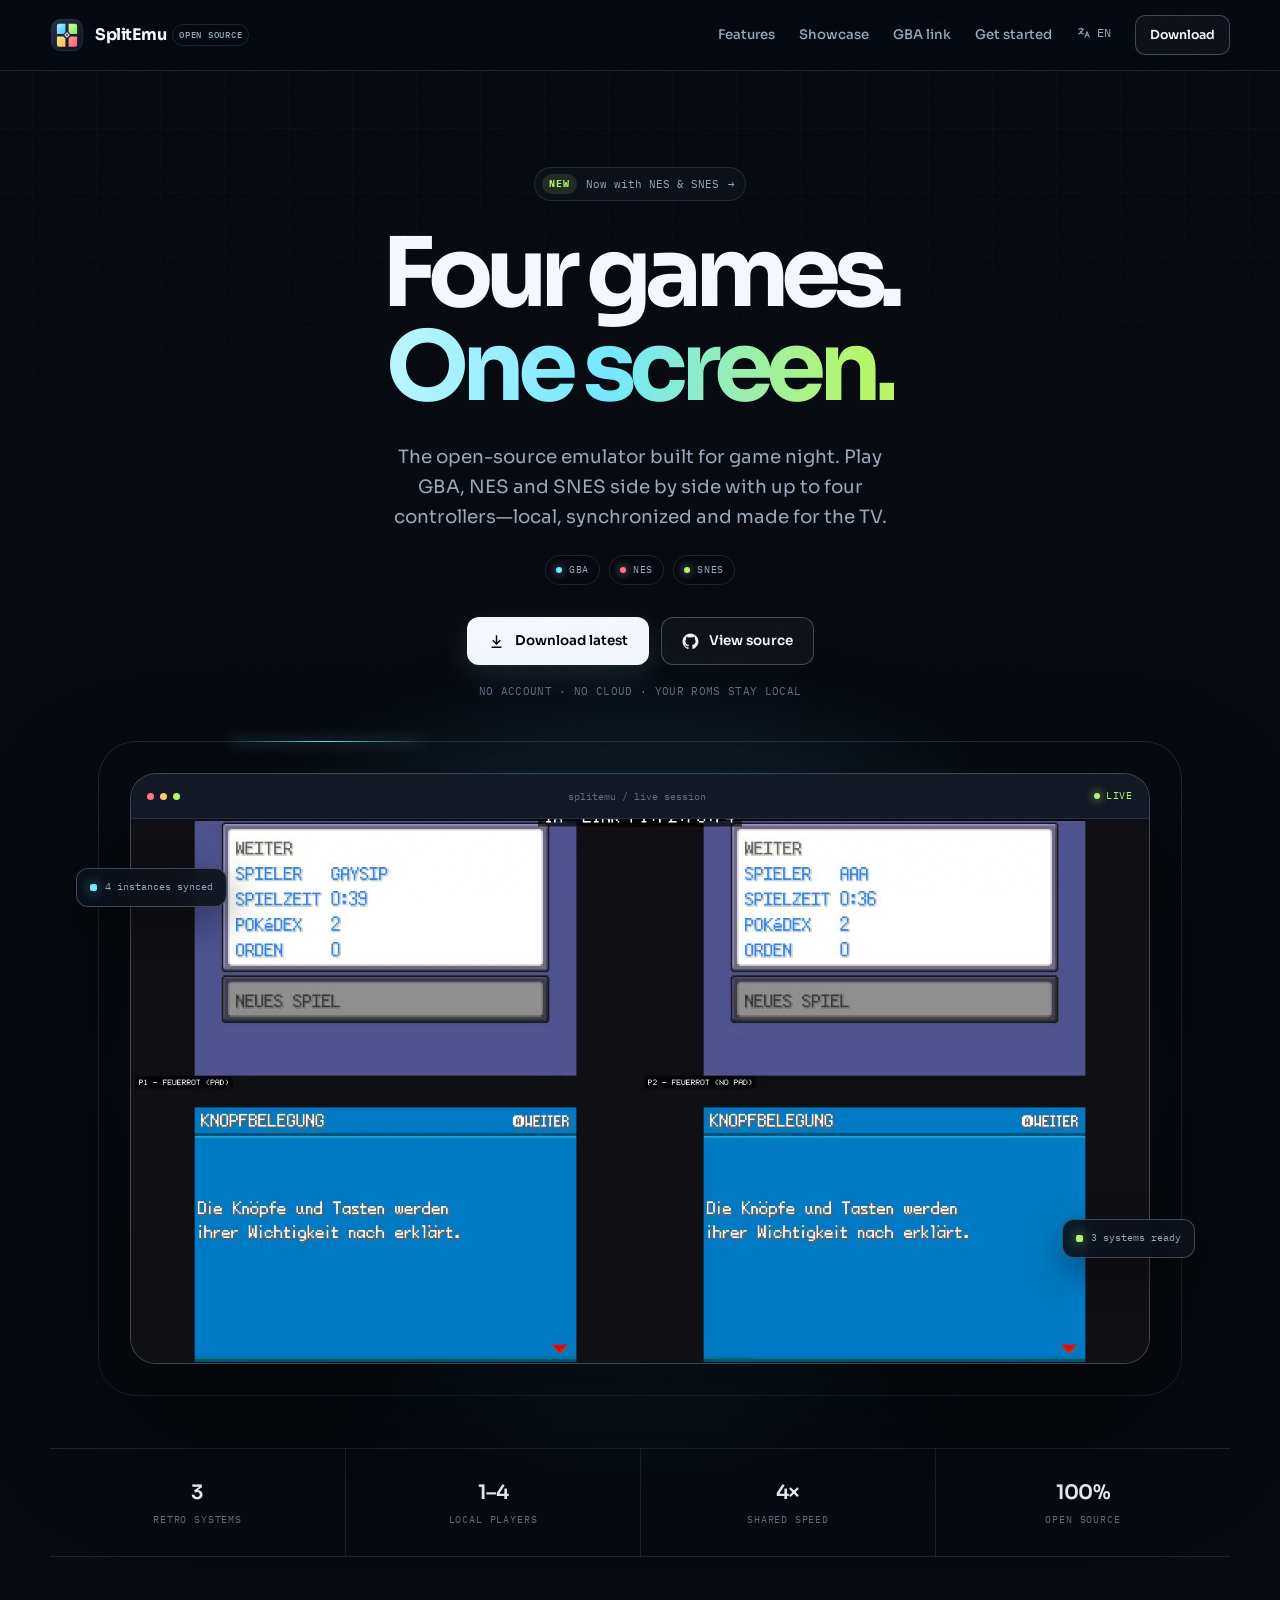
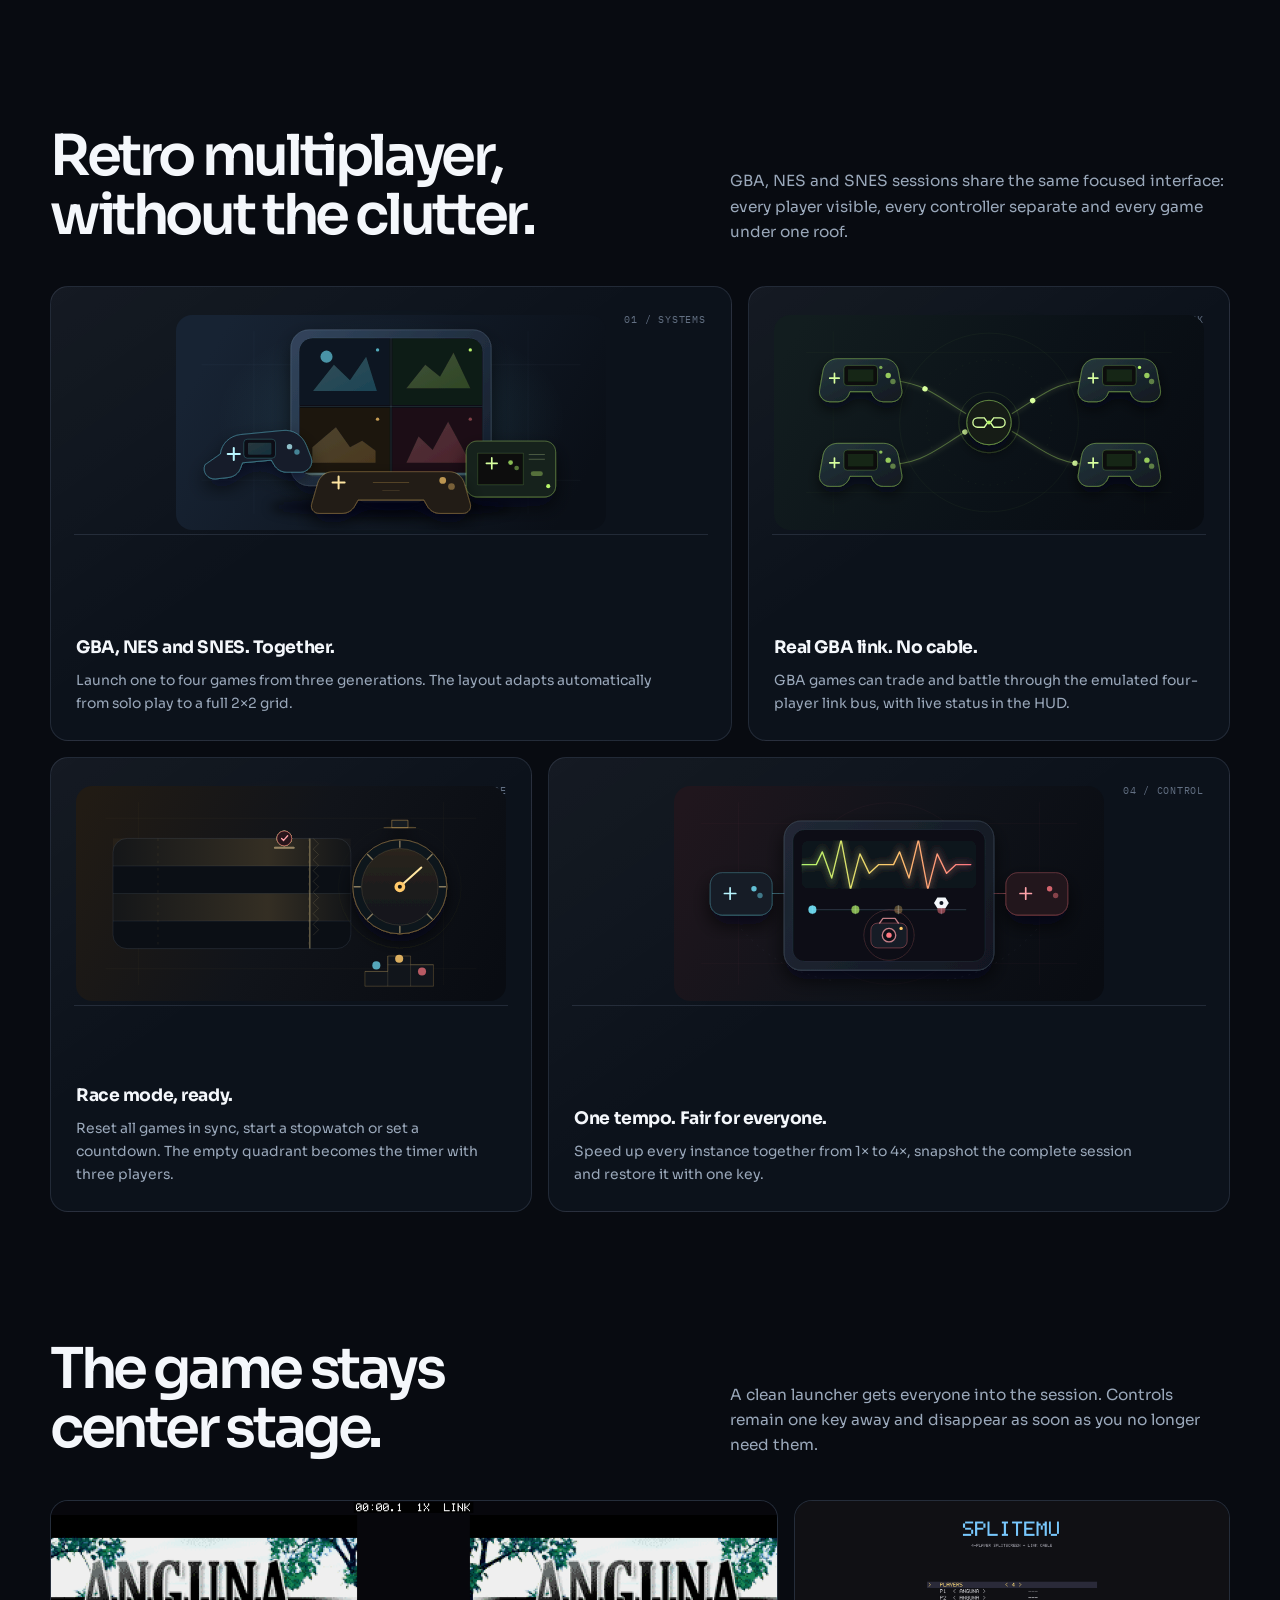
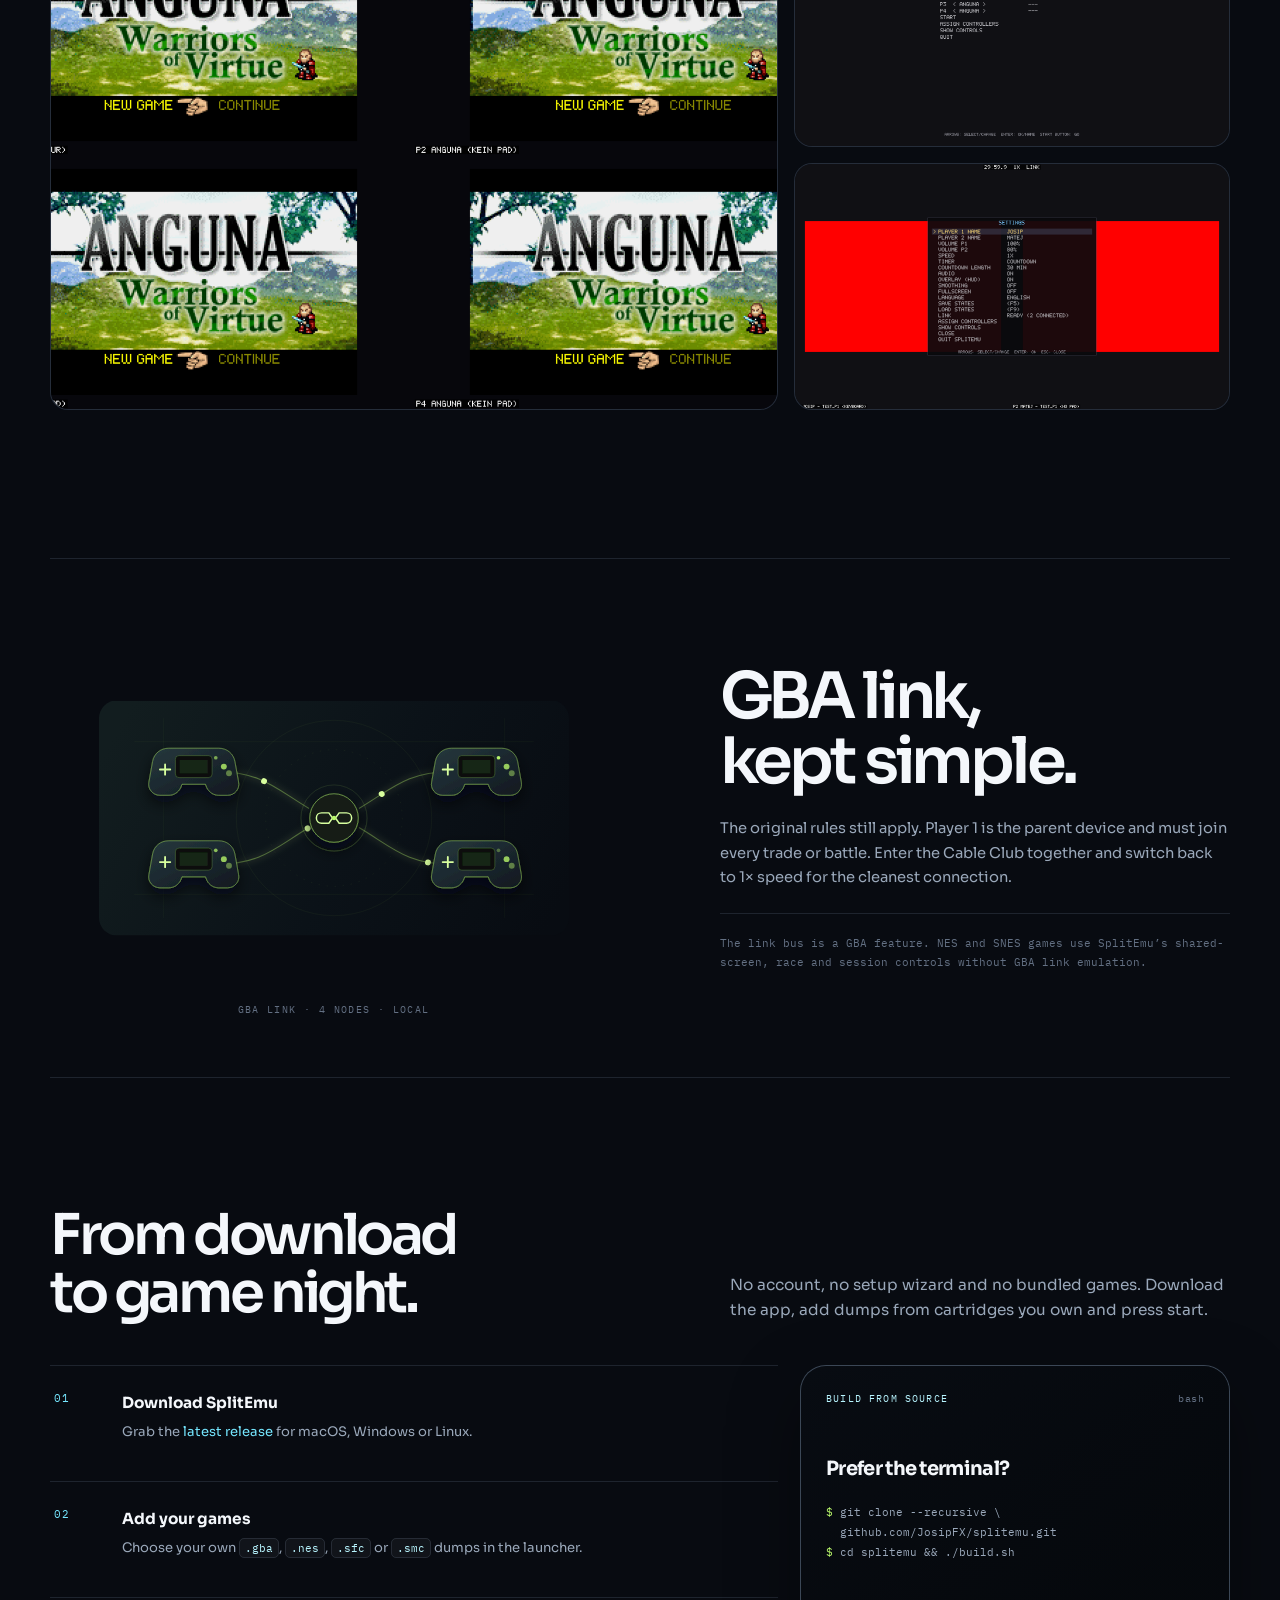
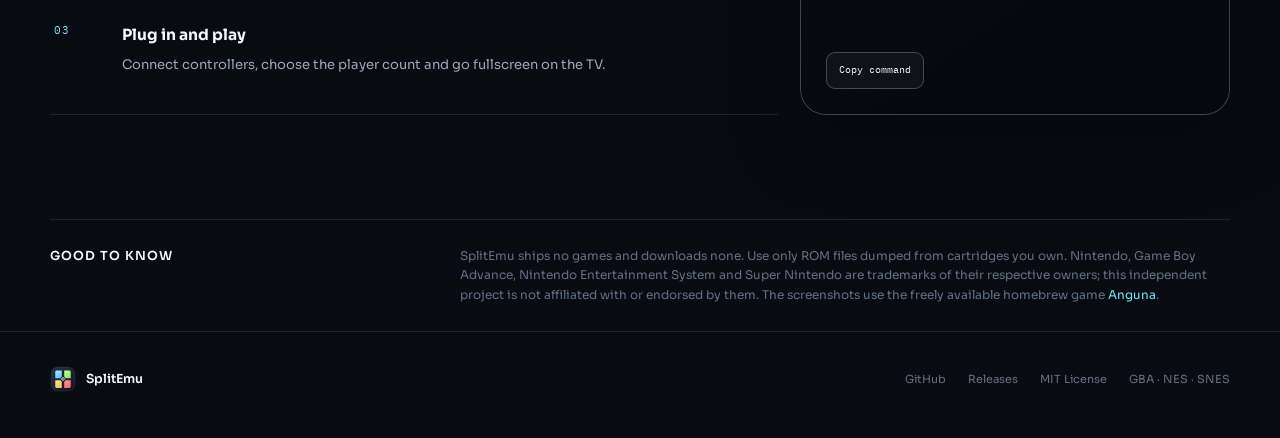
==== commit fed5b7b9: "Add NES and SNES to marketing site" ====
--- a/docs/index.html
+++ b/docs/index.html
@@ -3,8 +3,8 @@
 <head>
 	<meta charset="utf-8">
 	<meta name="viewport" content="width=device-width, initial-scale=1">
-	<title>SplitEmu · Four Game Boys. One screen.</title>
-	<meta name="description" content="Open-source split-screen couch multiplayer for Game Boy Advance. Run up to four linked games on one TV with shared speed, race timers and controller support.">
+	<title>SplitEmu · GBA, NES &amp; SNES multiplayer on one screen</title>
+	<meta name="description" content="Open-source split-screen couch multiplayer for GBA, NES and SNES. Run up to four games on one TV with shared speed, race timers, save states and controller support.">
 	<meta name="theme-color" content="#080b11">
 	<link rel="icon" href="img/splitemu-mark.svg" type="image/svg+xml">
 	<link rel="alternate" hreflang="de" href="de.html">
@@ -24,7 +24,7 @@
 			<div class="navlinks">
 				<a href="#features">Features</a>
 				<a href="#showcase">Showcase</a>
-				<a href="#link">Link guide</a>
+				<a href="#link">GBA link</a>
 				<a href="#start">Get started</a>
 				<details class="language">
 					<summary aria-label="Change language">
@@ -43,13 +43,19 @@
 
 	<main id="main">
 		<header class="hero">
+			<canvas class="shader-gradient shader-gradient-hero" data-shader="hero" aria-hidden="true"></canvas>
 			<div class="shell">
 				<div class="hero-copy">
 					<a class="release-pill" href="https://github.com/JosipFX/splitemu/releases/latest">
-						<strong>New</strong> Ready for macOS, Windows &amp; Linux <span aria-hidden="true">→</span>
+						<strong>New</strong> Now with NES &amp; SNES <span aria-hidden="true">→</span>
 					</a>
-					<h1>Four Game Boys.<br><span class="gradient-text">One screen.</span></h1>
-					<p class="hero-lead">The open-source GBA emulator built for game night. Plug in up to four controllers, launch your games and play side by side—linked, synced and fast.</p>
+					<h1>Four games.<br><span class="gradient-text">One screen.</span></h1>
+					<p class="hero-lead">The open-source emulator built for game night. Play GBA, NES and SNES side by side with up to four controllers—local, synchronized and made for the TV.</p>
+					<div class="system-pills" aria-label="Supported systems">
+						<span><i class="system-dot gba"></i>GBA</span>
+						<span><i class="system-dot nes"></i>NES</span>
+						<span><i class="system-dot snes"></i>SNES</span>
+					</div>
 					<div class="hero-actions">
 						<a class="button primary" href="https://github.com/JosipFX/splitemu/releases/latest">
 							<svg viewBox="0 0 24 24"><path d="M11 3h2v10.17l3.59-3.58L18 11l-6 6-6-6 1.41-1.41L11 13.17V3ZM5 19h14v2H5v-2Z"/></svg>
@@ -66,7 +72,7 @@
 				<div class="hero-visual">
 					<div class="signal-line"></div>
 					<div class="float-chip one">4 instances synced</div>
-					<div class="float-chip two">Link bus active</div>
+					<div class="float-chip two">3 systems ready</div>
 					<div class="window">
 						<div class="window-bar">
 							<div class="window-dots"><i></i><i></i><i></i></div>
@@ -80,9 +86,9 @@
 				</div>
 
 				<div class="metrics reveal" aria-label="SplitEmu highlights">
+					<div class="metric"><strong>3</strong><span>retro systems</span></div>
 					<div class="metric"><strong>1–4</strong><span>local players</span></div>
 					<div class="metric"><strong>4×</strong><span>shared speed</span></div>
-					<div class="metric"><strong>0 ms</strong><span>cloud latency</span></div>
 					<div class="metric"><strong>100%</strong><span>open source</span></div>
 				</div>
 			</div>
@@ -91,36 +97,41 @@
 		<section class="section" id="features">
 			<div class="shell">
 				<div class="section-head reveal">
-					<div>
-						<span class="eyebrow">Built for the sofa</span>
-						<h2>Multiplayer,<br>without the clutter.</h2>
-					</div>
-					<p>Everything required to turn one TV into four Game Boys. SplitEmu keeps every player visible, every controller separate and every session in sync.</p>
-				</div>
-				<div class="feature-grid">
+					<h2>Retro multiplayer,<br>without the clutter.</h2>
+					<p>GBA, NES and SNES sessions share the same focused interface: every player visible, every controller separate and every game under one roof.</p>
+				</div>
+				<div class="feature-grid visual-grid">
+					<article class="feature-card feature-card-wide reveal">
+						<span class="feature-tag">01 / SYSTEMS</span>
+						<div class="feature-visual"><img src="img/features/systems-grid.svg" alt="" loading="lazy"></div>
+						<div class="feature-copy">
+							<h3>GBA, NES and SNES. Together.</h3>
+							<p>Launch one to four games from three generations. The layout adapts automatically from solo play to a full 2×2 grid.</p>
+						</div>
+					</article>
 					<article class="feature-card reveal">
-						<span class="feature-tag">01 / DISPLAY</span>
-						<div class="feature-icon"><svg viewBox="0 0 24 24"><rect x="3" y="4" width="18" height="16" rx="2"/><path d="M12 4v16M3 12h18"/></svg></div>
-						<h3>One screen. Four adventures.</h3>
-						<p>Frame-perfect layouts adapt automatically from solo play to a full 2×2 grid. Every player keeps a crisp viewport and their own save.</p>
-					</article>
-					<article class="feature-card reveal">
-						<span class="feature-tag">02 / LINK</span>
-						<div class="feature-icon"><svg viewBox="0 0 24 24"><path d="M8 7H6a4 4 0 0 0 0 8h2m8 0h2a4 4 0 0 0 0-8h-2M8 12h8"/></svg></div>
-						<h3>Link cable built in.</h3>
-						<p>Trade and battle on the emulated four-player link bus, with live connection status directly in the HUD.</p>
+						<span class="feature-tag">02 / GBA LINK</span>
+						<div class="feature-visual"><img src="img/features/link-network.svg" alt="" loading="lazy"></div>
+						<div class="feature-copy">
+							<h3>Real GBA link. No cable.</h3>
+							<p>GBA games can trade and battle through the emulated four-player link bus, with live status in the HUD.</p>
+						</div>
 					</article>
 					<article class="feature-card reveal">
 						<span class="feature-tag">03 / RACE</span>
-						<div class="feature-icon"><svg viewBox="0 0 24 24"><circle cx="12" cy="13" r="8"/><path d="M9 2h6m-3 3v8l4 2"/></svg></div>
-						<h3>Race mode, ready.</h3>
-						<p>Reset all games in sync, start a stopwatch or set a countdown. The empty quadrant becomes the timer in three-player mode.</p>
-					</article>
-					<article class="feature-card reveal">
+						<div class="feature-visual"><img src="img/features/race-timer.svg" alt="" loading="lazy"></div>
+						<div class="feature-copy">
+							<h3>Race mode, ready.</h3>
+							<p>Reset all games in sync, start a stopwatch or set a countdown. The empty quadrant becomes the timer with three players.</p>
+						</div>
+					</article>
+					<article class="feature-card feature-card-wide reveal">
 						<span class="feature-tag">04 / CONTROL</span>
-						<div class="feature-icon"><svg viewBox="0 0 24 24"><path d="M6 12h12M14 7l5 5-5 5M10 7l-5 5 5 5"/></svg></div>
-						<h3>One tempo. Fair for everyone.</h3>
-						<p>Speed up every instance together from 1× to 4×, snapshot all four games at the same moment and restore the complete session with one key.</p>
+						<div class="feature-visual"><img src="img/features/shared-control.svg" alt="" loading="lazy"></div>
+						<div class="feature-copy">
+							<h3>One tempo. Fair for everyone.</h3>
+							<p>Speed up every instance together from 1× to 4×, snapshot the complete session and restore it with one key.</p>
+						</div>
 					</article>
 				</div>
 			</div>
@@ -129,21 +140,18 @@
 		<section class="section" id="showcase">
 			<div class="shell">
 				<div class="section-head reveal">
-					<div>
-						<span class="eyebrow">Inside the app</span>
-						<h2>Made to disappear<br>behind the game.</h2>
-					</div>
-					<p>A clean launcher gets everyone into the session. The in-game controls stay one key away and out of sight when you do not need them.</p>
+					<h2>The game stays<br>center stage.</h2>
+					<p>A clean launcher gets everyone into the session. Controls remain one key away and disappear as soon as you no longer need them.</p>
 				</div>
 				<div class="showcase-grid">
 					<figure class="shot wide reveal">
-						<button type="button" data-lightbox data-caption="Four linked instances in one responsive 2×2 layout.">
-							<img src="img/anguna4.png" alt="Four GBA games running in a two by two SplitEmu grid" loading="lazy">
-							<span class="shot-caption">Four linked instances, one screen</span>
+						<button type="button" data-lightbox data-caption="Four instances in one responsive 2×2 layout.">
+							<img src="img/anguna4.png" alt="Four games running in a two by two SplitEmu grid" loading="lazy">
+							<span class="shot-caption">Four instances, one screen</span>
 						</button>
 					</figure>
 					<figure class="shot reveal">
-						<button type="button" data-lightbox data-caption="Pick a game, player count and names from the launcher.">
+						<button type="button" data-lightbox data-caption="Pick games, systems, player count and names from the launcher.">
 							<img src="img/launcher.png" alt="SplitEmu launcher" loading="lazy">
 							<span class="shot-caption">Fast session setup</span>
 						</button>
@@ -158,28 +166,17 @@
 			</div>
 		</section>
 
-		<section class="section" id="link">
-			<div class="shell">
-				<div class="link-panel reveal">
-					<div class="link-visual" aria-hidden="true">
-						<div class="link-orbit">
-							<span class="orbit-node">P1</span>
-							<span class="orbit-node">P2</span>
-							<span class="orbit-node">P3</span>
-							<span class="orbit-node">P4</span>
-							<span class="link-core">LINK</span>
-						</div>
-					</div>
-					<div class="link-copy">
-						<span class="eyebrow">Link guide</span>
-						<h3>Real link rules.<br>No extra cables.</h3>
-						<p>The connection behaves like the original four-player adapter. That includes one important rule:</p>
-						<ol class="link-rules">
-							<li><span><strong>Player 1 must join every trade or battle.</strong> As the parent device, P1 clocks the entire bus.</span></li>
-							<li><span>Enter the in-game Cable Club together and switch back to 1× speed for the cleanest connection.</span></li>
-							<li><span>Original game compatibility still applies. SplitEmu does not bypass Generation 3 trading rules.</span></li>
-						</ol>
-					</div>
+		<section class="section link-section" id="link">
+			<div class="shell link-layout reveal">
+				<div class="link-stage" role="img" aria-label="Four GBA screens connected through a central link bus">
+					<canvas id="link-scene"></canvas>
+					<img class="link-fallback" src="img/features/link-network.svg" alt="">
+					<span>GBA LINK · 4 NODES · LOCAL</span>
+				</div>
+				<div class="link-copy">
+					<h2>GBA link,<br>kept simple.</h2>
+					<p>The original rules still apply. Player 1 is the parent device and must join every trade or battle. Enter the Cable Club together and switch back to 1× speed for the cleanest connection.</p>
+					<p class="link-note">The link bus is a GBA feature. NES and SNES games use SplitEmu’s shared-screen, race and session controls without GBA link emulation.</p>
 				</div>
 			</div>
 		</section>
@@ -187,34 +184,35 @@
 		<section class="section" id="start">
 			<div class="shell">
 				<div class="section-head reveal">
-					<div>
-						<span class="eyebrow">Start a session</span>
-						<h2>From download<br>to game night.</h2>
-					</div>
-					<p>No account, no setup wizard and no bundled games. Download the app, add ROM dumps from cartridges you own and press start.</p>
-				</div>
-				<div class="steps">
-					<article class="step reveal">
-						<div class="step-number">STEP 01</div>
-						<h3>Download SplitEmu</h3>
-						<p>Grab the <a href="https://github.com/JosipFX/splitemu/releases/latest">latest release</a> for macOS, Windows or Linux.</p>
-					</article>
-					<article class="step reveal">
-						<div class="step-number">STEP 02</div>
-						<h3>Add your games</h3>
-						<p>Place your own <code>.gba</code> dumps in a <code>roms/</code> folder or choose them directly in the launcher.</p>
-					</article>
-					<article class="step reveal">
-						<div class="step-number">STEP 03</div>
-						<h3>Plug in and play</h3>
-						<p>Connect controllers, choose the player count and go fullscreen on the TV. Xbox, PlayStation, Switch Pro and 8BitDo are supported.</p>
-					</article>
-				</div>
-				<div class="terminal reveal">
-					<div class="terminal-bar"><span>build from source</span><span>bash</span></div>
-					<pre><span class="prompt">$</span> <span class="command">git clone --recursive https://github.com/JosipFX/splitemu.git</span>
-<span class="prompt">$</span> <span class="command">cd splitemu &amp;&amp; ./build.sh</span>
-<span class="prompt">$</span> <span class="command">./build/splitemu</span></pre>
+					<h2>From download<br>to game night.</h2>
+					<p>No account, no setup wizard and no bundled games. Download the app, add dumps from cartridges you own and press start.</p>
+				</div>
+				<div class="start-layout">
+					<div class="setup-steps">
+						<article class="setup-step reveal">
+							<span>01</span>
+							<div><h3>Download SplitEmu</h3><p>Grab the <a href="https://github.com/JosipFX/splitemu/releases/latest">latest release</a> for macOS, Windows or Linux.</p></div>
+						</article>
+						<article class="setup-step reveal">
+							<span>02</span>
+							<div><h3>Add your games</h3><p>Choose your own <code>.gba</code>, <code>.nes</code>, <code>.sfc</code> or <code>.smc</code> dumps in the launcher.</p></div>
+						</article>
+						<article class="setup-step reveal">
+							<span>03</span>
+							<div><h3>Plug in and play</h3><p>Connect controllers, choose the player count and go fullscreen on the TV.</p></div>
+						</article>
+					</div>
+					<aside class="build-card reveal">
+						<canvas class="shader-gradient shader-gradient-build" data-shader="build" aria-hidden="true"></canvas>
+						<div class="build-card-content">
+							<div class="build-card-top"><span>BUILD FROM SOURCE</span><i>bash</i></div>
+							<h3>Prefer the terminal?</h3>
+							<pre><span>$</span> git clone --recursive \
+  github.com/JosipFX/splitemu.git
+<span>$</span> cd splitemu &amp;&amp; ./build.sh</pre>
+							<button type="button" class="copy-command" data-copy-command="git clone --recursive https://github.com/JosipFX/splitemu.git &amp;&amp; cd splitemu &amp;&amp; ./build.sh">Copy command</button>
+						</div>
+					</aside>
 				</div>
 			</div>
 		</section>
@@ -222,7 +220,7 @@
 		<section class="legal">
 			<div class="shell legal-inner">
 				<h2>Good to know</h2>
-				<p class="legal-copy">SplitEmu ships no games and downloads none. Use only ROM files dumped from cartridges you own. Nintendo, Game Boy Advance and Pokémon are trademarks of their respective owners; this independent project is not affiliated with or endorsed by them. The screenshots use the freely available homebrew game <a href="https://www.bitethechili.com/anguna">Anguna</a>.</p>
+				<p class="legal-copy">SplitEmu ships no games and downloads none. Use only ROM files dumped from cartridges you own. Nintendo, Game Boy Advance, Nintendo Entertainment System and Super Nintendo are trademarks of their respective owners; this independent project is not affiliated with or endorsed by them. The screenshots use the freely available homebrew game <a href="https://www.bitethechili.com/anguna">Anguna</a>.</p>
 			</div>
 		</section>
 	</main>
@@ -234,7 +232,7 @@
 				<a href="https://github.com/JosipFX/splitemu">GitHub</a>
 				<a href="https://github.com/JosipFX/splitemu/releases/latest">Releases</a>
 				<a href="https://github.com/JosipFX/splitemu/blob/main/LICENSE">MIT License</a>
-				<a href="https://mgba.io">Built on mGBA</a>
+				<span>GBA · NES · SNES</span>
 			</div>
 		</div>
 	</footer>
--- a/docs/site.css
+++ b/docs/site.css
@@ -162,7 +162,6 @@
 .brand img {
 	width: 34px;
 	height: 34px;
-	filter: drop-shadow(0 0 12px rgba(117, 231, 255, .18));
 }
 
 .brand span {
@@ -1181,6 +1180,358 @@
 
 @keyframes orbit-breathe {
 	50% { border-color: rgba(183, 245, 106, .34); box-shadow: 0 0 34px rgba(183, 245, 106, .08); }
+}
+
+/* ---- Design pass 2: multi-system visuals + shader surfaces ---- */
+.hero {
+	overflow: hidden;
+}
+
+.hero::before {
+	display: none;
+}
+
+.hero > .shell {
+	position: relative;
+	z-index: 1;
+}
+
+.shader-gradient {
+	display: block;
+	width: 100%;
+	height: 100%;
+	pointer-events: none;
+}
+
+.shader-gradient-hero {
+	position: absolute;
+	z-index: -1;
+	inset: 0;
+	opacity: .72;
+	mask-image: linear-gradient(to bottom, #000 0, rgba(0, 0, 0, .78) 44%, transparent 91%);
+}
+
+.system-pills {
+	display: flex;
+	margin-top: 22px;
+	justify-content: center;
+	gap: 9px;
+}
+
+.system-pills span {
+	display: inline-flex;
+	padding: 6px 10px;
+	border: 1px solid var(--line);
+	border-radius: 999px;
+	align-items: center;
+	gap: 7px;
+	background: rgba(8, 11, 17, .42);
+	color: var(--muted);
+	font-family: "IBM Plex Mono", monospace;
+	font-size: .64rem;
+	letter-spacing: .07em;
+	backdrop-filter: blur(12px);
+}
+
+.system-dot {
+	width: 6px;
+	height: 6px;
+	border-radius: 50%;
+	background: var(--cyan);
+	box-shadow: 0 0 8px currentColor;
+}
+
+.system-dot.nes { background: var(--coral); }
+.system-dot.snes { background: var(--lime); }
+
+.section-head h2 {
+	margin-top: 0;
+}
+
+.visual-grid .feature-card {
+	display: flex;
+	min-height: 455px;
+	padding: 25px;
+	flex-direction: column;
+}
+
+.visual-grid .feature-card::after {
+	display: none;
+}
+
+.feature-visual {
+	position: relative;
+	display: grid;
+	min-height: 225px;
+	margin: -2px -2px 24px;
+	overflow: hidden;
+	place-items: center;
+	border-bottom: 1px solid var(--line);
+}
+
+.feature-visual::before {
+	position: absolute;
+	inset: 7% 8%;
+	border-radius: 50%;
+	background: radial-gradient(circle, rgba(117, 231, 255, .1), transparent 68%);
+	content: "";
+	filter: blur(18px);
+	opacity: .75;
+	transition: transform .6s ease, opacity .4s ease;
+}
+
+.visual-grid .feature-card:nth-child(2) .feature-visual::before {
+	background: radial-gradient(circle, rgba(183, 245, 106, .11), transparent 68%);
+}
+
+.visual-grid .feature-card:nth-child(3) .feature-visual::before {
+	background: radial-gradient(circle, rgba(255, 201, 107, .1), transparent 68%);
+}
+
+.visual-grid .feature-card:nth-child(4) .feature-visual::before {
+	background: radial-gradient(circle, rgba(255, 119, 129, .1), transparent 68%);
+}
+
+.feature-visual img {
+	position: relative;
+	z-index: 1;
+	width: min(100%, 440px);
+	height: 215px;
+	object-fit: contain;
+	transform: translate3d(var(--visual-x, 0), var(--visual-y, 0), 0) scale(1);
+	transition: transform .45s cubic-bezier(.2, .7, .2, 1), filter .35s;
+}
+
+.feature-card:hover .feature-visual img {
+	filter: saturate(1.16) brightness(1.08);
+	transform: translate3d(var(--visual-x, 0), var(--visual-y, 0), 0) scale(1.035);
+}
+
+.feature-card:hover .feature-visual::before {
+	opacity: 1;
+	transform: scale(1.2);
+}
+
+.feature-copy {
+	margin-top: auto;
+}
+
+.feature-copy h3 {
+	margin-bottom: 8px;
+}
+
+.link-section {
+	padding-top: 132px;
+}
+
+.link-layout {
+	display: grid;
+	min-height: 520px;
+	padding-block: 44px;
+	border-block: 1px solid var(--line);
+	grid-template-columns: minmax(0, 1fr) minmax(360px, .9fr);
+	align-items: center;
+	gap: clamp(48px, 8vw, 110px);
+}
+
+.link-stage {
+	position: relative;
+	min-height: 430px;
+}
+
+#link-scene {
+	position: absolute;
+	inset: 0;
+	display: block;
+	width: 100%;
+	height: 100%;
+}
+
+.link-fallback {
+	position: absolute;
+	top: 50%;
+	left: 50%;
+	width: min(88%, 470px);
+	transform: translate(-50%, -50%);
+	transition: opacity .3s;
+}
+
+.link-stage.three-ready .link-fallback {
+	opacity: 0;
+}
+
+.link-stage > span {
+	position: absolute;
+	right: 0;
+	bottom: 14px;
+	left: 0;
+	color: var(--faint);
+	font-family: "IBM Plex Mono", monospace;
+	font-size: .62rem;
+	letter-spacing: .14em;
+	text-align: center;
+}
+
+.link-copy h2 {
+	margin-bottom: 22px;
+	font-size: clamp(2.3rem, 5vw, 4.35rem);
+	font-weight: 600;
+	letter-spacing: -.065em;
+	line-height: 1.02;
+}
+
+.link-copy > p {
+	max-width: 540px;
+	color: var(--muted);
+	font-size: .92rem;
+}
+
+.link-copy .link-note {
+	margin-top: 24px;
+	padding-top: 20px;
+	border-top: 1px solid var(--line);
+	color: var(--faint);
+	font-family: "IBM Plex Mono", monospace;
+	font-size: .68rem;
+	line-height: 1.7;
+}
+
+.start-layout {
+	display: grid;
+	grid-template-columns: minmax(0, 1fr) minmax(330px, 430px);
+	align-items: stretch;
+	gap: 22px;
+}
+
+.setup-steps {
+	display: grid;
+	border-block: 1px solid var(--line);
+}
+
+.setup-step {
+	display: grid;
+	padding: 24px 4px;
+	grid-template-columns: 54px 1fr;
+	gap: 14px;
+}
+
+.setup-step + .setup-step {
+	border-top: 1px solid var(--line);
+}
+
+.setup-step > span {
+	color: var(--cyan);
+	font-family: "IBM Plex Mono", monospace;
+	font-size: .66rem;
+	letter-spacing: .1em;
+}
+
+.setup-step h3 {
+	margin-bottom: 6px;
+	font-size: .96rem;
+}
+
+.setup-step p {
+	max-width: 610px;
+	color: var(--muted);
+	font-size: .82rem;
+}
+
+.setup-step a {
+	color: var(--cyan);
+}
+
+.build-card {
+	position: relative;
+	min-height: 350px;
+	overflow: hidden;
+	border: 1px solid var(--line-high);
+	border-radius: var(--radius-lg);
+	background: #090d14;
+	box-shadow: 0 26px 70px rgba(0, 0, 0, .34);
+}
+
+.shader-gradient-build {
+	position: absolute;
+	inset: 0;
+	opacity: .74;
+}
+
+.build-card::after {
+	position: absolute;
+	inset: 0;
+	background: linear-gradient(145deg, rgba(5, 8, 12, .24), rgba(5, 8, 12, .9) 68%);
+	content: "";
+	pointer-events: none;
+}
+
+.build-card-content {
+	position: relative;
+	z-index: 1;
+	display: flex;
+	height: 100%;
+	padding: 25px;
+	flex-direction: column;
+}
+
+.build-card-top {
+	display: flex;
+	align-items: center;
+	justify-content: space-between;
+	color: var(--cyan-bright);
+	font-family: "IBM Plex Mono", monospace;
+	font-size: .61rem;
+	letter-spacing: .12em;
+}
+
+.build-card-top i {
+	color: var(--faint);
+	font-style: normal;
+	letter-spacing: .04em;
+}
+
+.build-card h3 {
+	margin-top: 46px;
+	font-size: 1.22rem;
+	letter-spacing: -.035em;
+}
+
+.build-card pre {
+	margin: 18px 0 24px;
+	overflow-x: auto;
+	color: var(--muted);
+	font-family: "IBM Plex Mono", monospace;
+	font-size: .69rem;
+	line-height: 1.8;
+	white-space: pre-wrap;
+}
+
+.build-card pre span {
+	color: var(--lime);
+}
+
+.copy-command {
+	align-self: flex-start;
+	margin-top: auto;
+	padding: 9px 12px;
+	border: 1px solid var(--line-high);
+	border-radius: 9px;
+	background: rgba(255, 255, 255, .04);
+	color: var(--ink);
+	cursor: pointer;
+	font-family: "IBM Plex Mono", monospace;
+	font-size: .64rem;
+	transition: border-color .2s, background .2s, color .2s;
+}
+
+.copy-command:hover {
+	border-color: rgba(117, 231, 255, .55);
+	background: rgba(117, 231, 255, .08);
+}
+
+.copy-command.is-copied {
+	border-color: rgba(183, 245, 106, .55);
+	color: var(--lime);
 }
 
 @media (max-width: 900px) {
@@ -1267,6 +1618,23 @@
 	.feature-card:nth-child(n) {
 		grid-column: span 6;
 	}
+
+	.link-layout,
+	.start-layout {
+		grid-template-columns: 1fr;
+	}
+
+	.link-layout {
+		gap: 28px;
+	}
+
+	.link-stage {
+		min-height: 380px;
+	}
+
+	.build-card {
+		width: min(100%, 480px);
+	}
 }
 
 @media (max-width: 640px) {
@@ -1291,6 +1659,10 @@
 		font-size: .93rem;
 	}
 
+	.system-pills {
+		margin-top: 18px;
+	}
+
 	.hero-actions {
 		flex-direction: column;
 	}
@@ -1341,7 +1713,15 @@
 	}
 
 	.feature-card {
-		min-height: 225px;
+		min-height: 420px;
+	}
+
+	.feature-visual {
+		min-height: 200px;
+	}
+
+	.feature-visual img {
+		height: 195px;
 	}
 
 	.showcase-grid {
@@ -1371,6 +1751,22 @@
 		transform: scale(.86);
 	}
 
+	.link-section {
+		padding-top: 92px;
+	}
+
+	.link-layout {
+		padding-block: 20px 50px;
+	}
+
+	.link-stage {
+		min-height: 320px;
+	}
+
+	.link-copy h2 {
+		font-size: clamp(2.5rem, 13vw, 3.8rem);
+	}
+
 	.steps {
 		grid-template-columns: 1fr;
 	}
@@ -1381,6 +1777,14 @@
 
 	.step-number {
 		margin-bottom: 34px;
+	}
+
+	.setup-step {
+		grid-template-columns: 42px 1fr;
+	}
+
+	.build-card {
+		min-height: 330px;
 	}
 
 	.legal-inner,
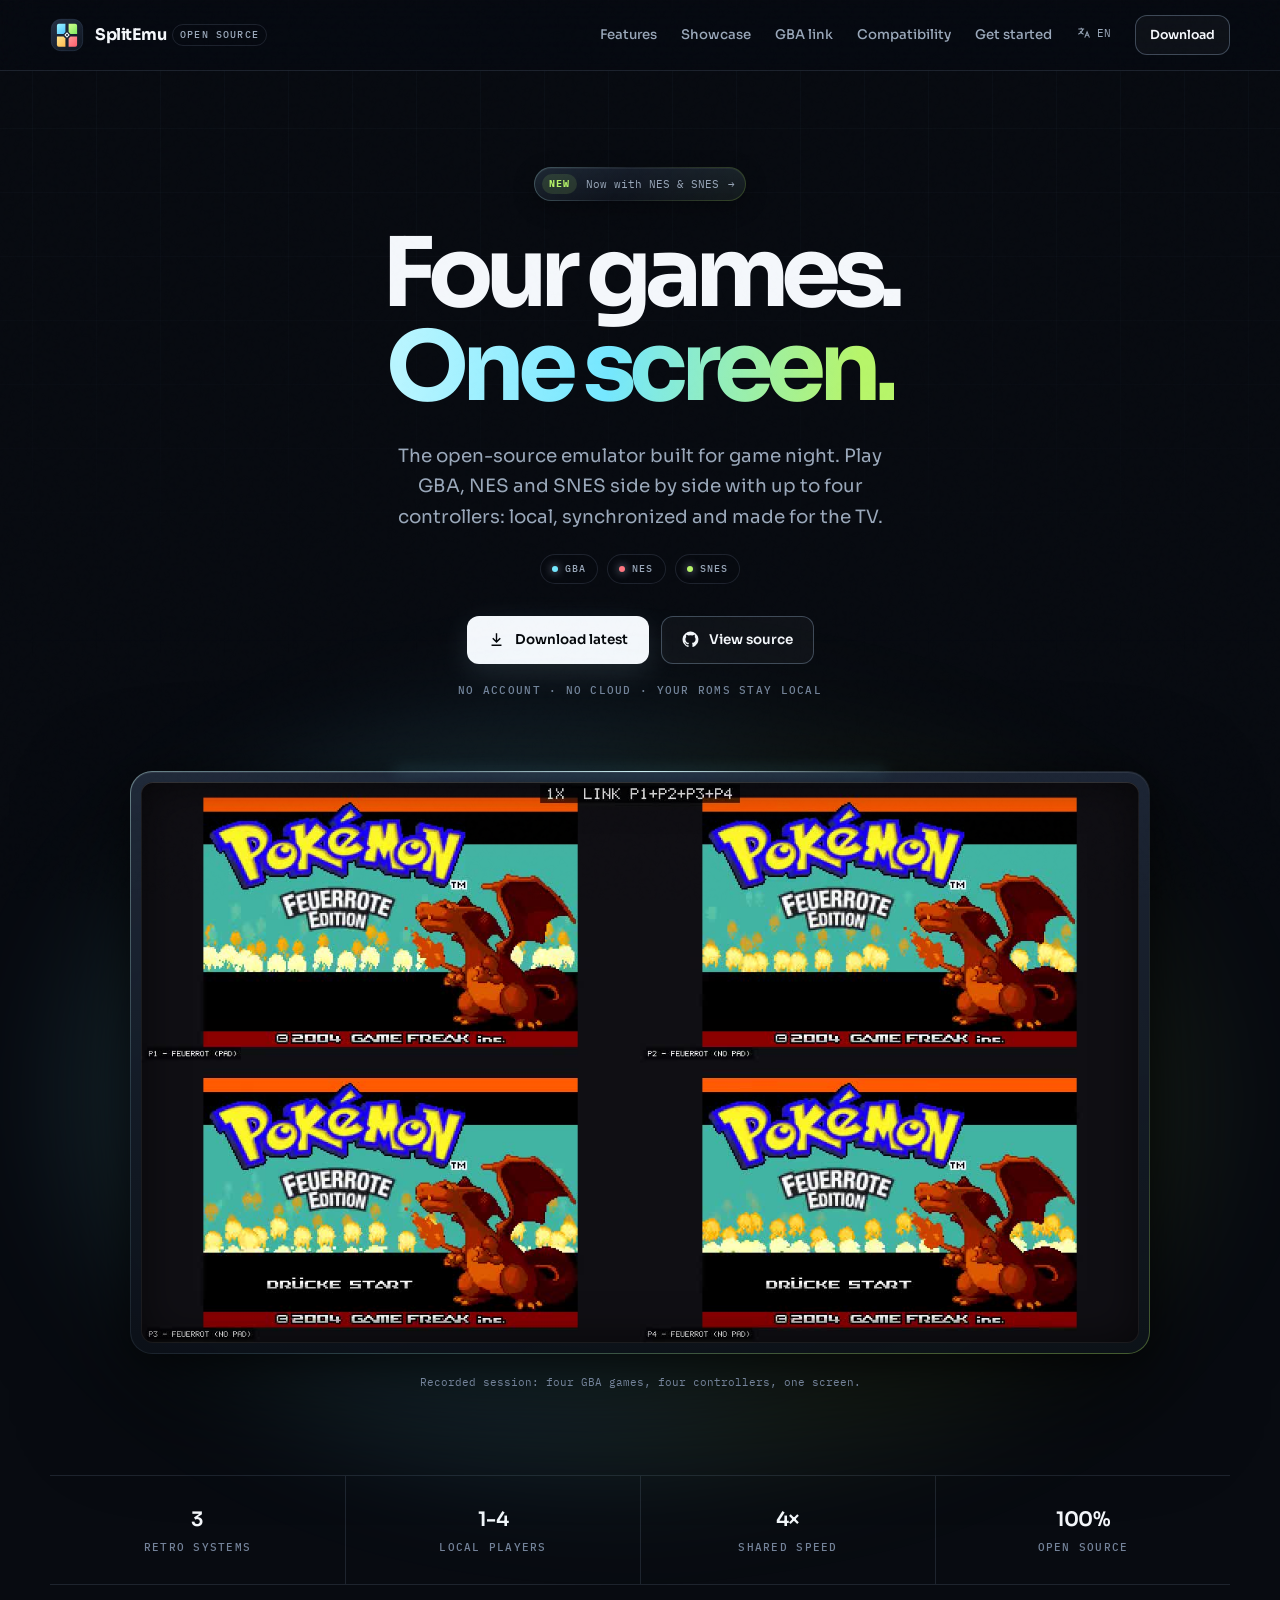
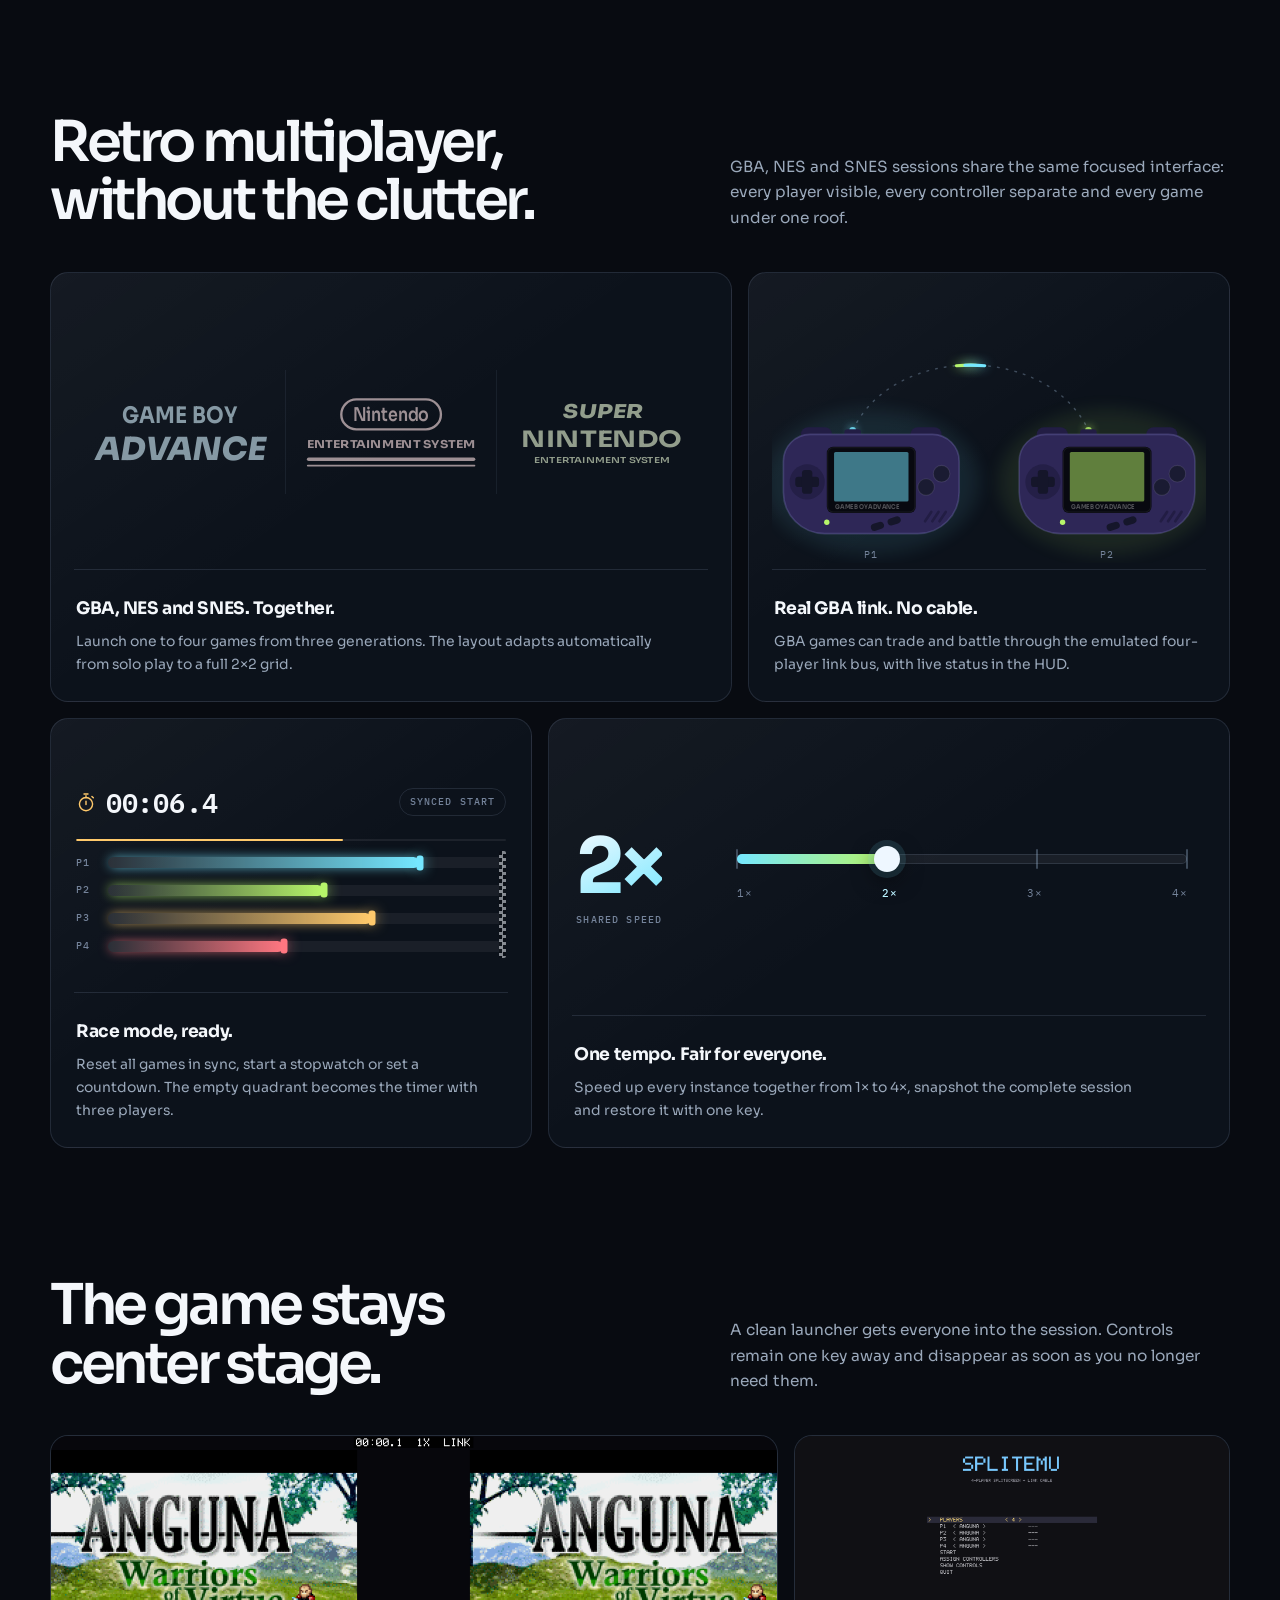
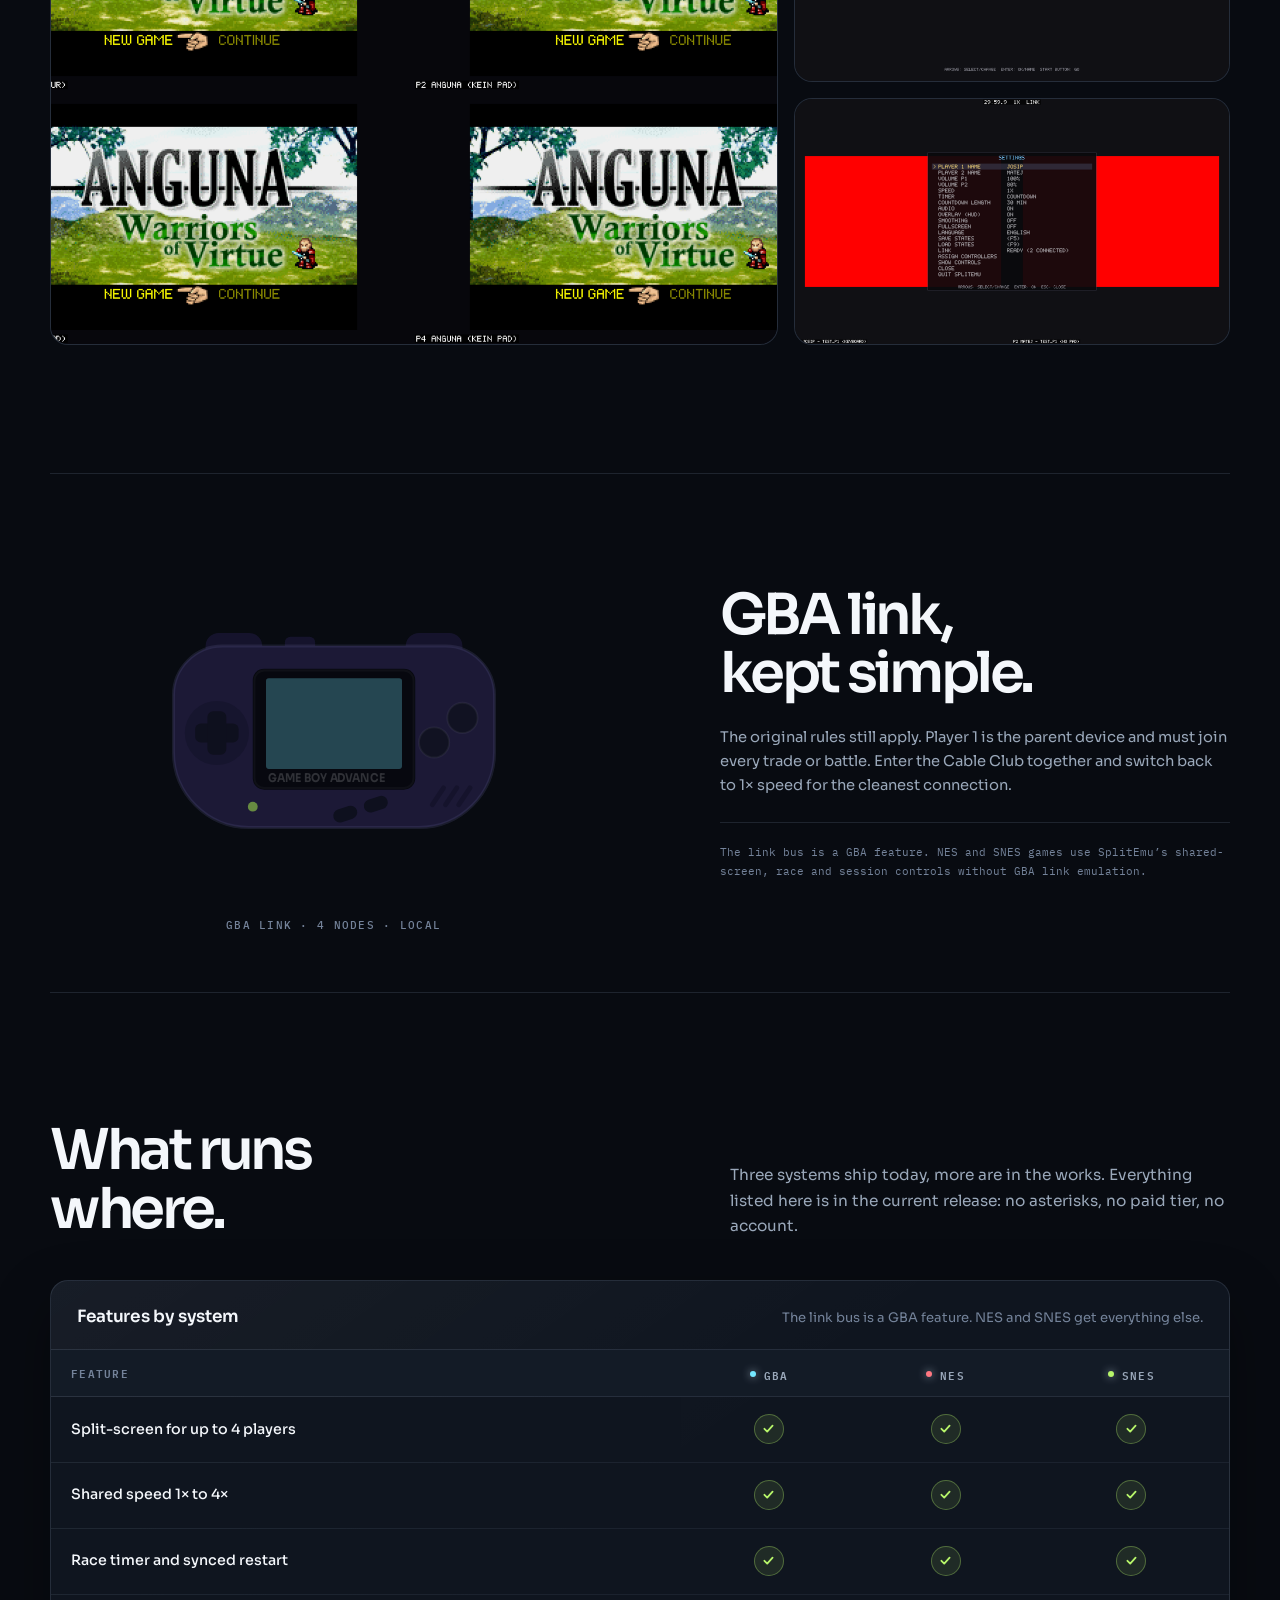
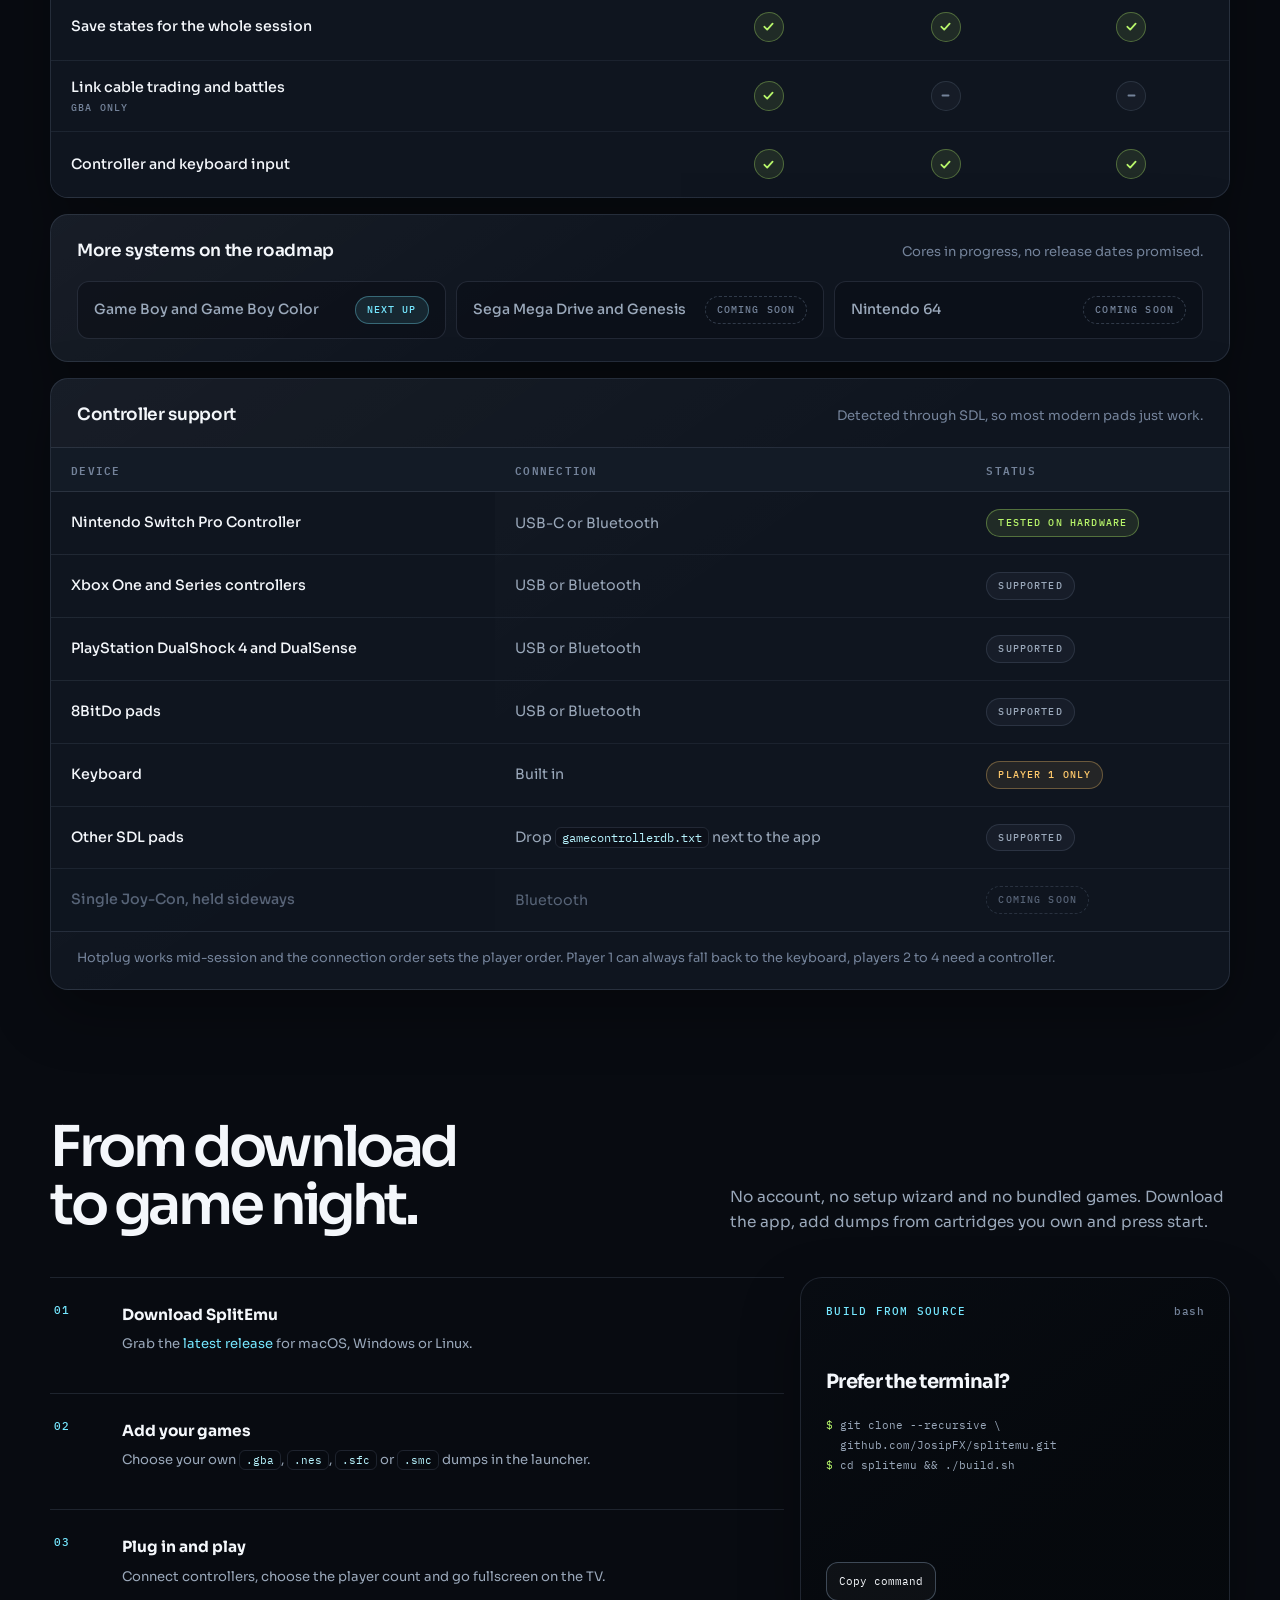
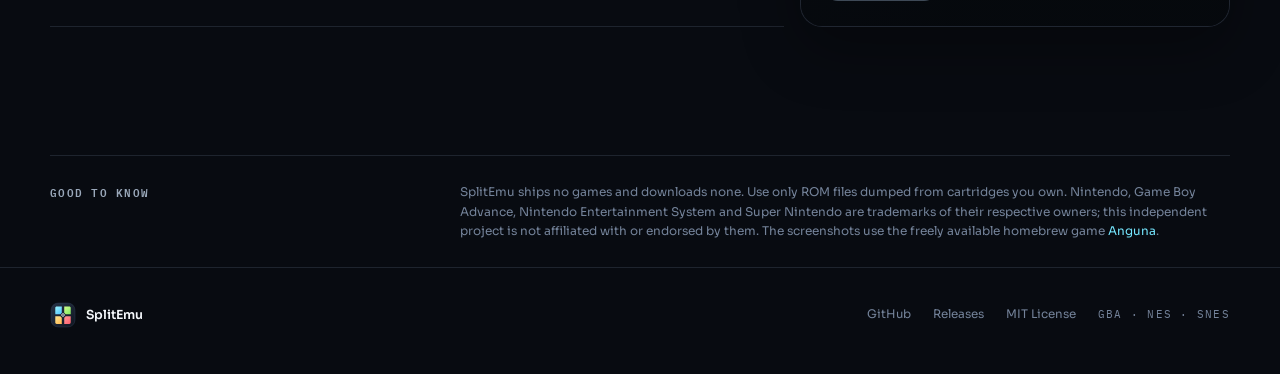
==== commit 7b850f3b: "Polish marketing site: shader tiles, real console wordmarks, compatibility tables - ShaderGradient-s" ====
--- a/docs/index.html
+++ b/docs/index.html
@@ -13,6 +13,39 @@
 <body>
 	<a class="skip-link" href="#main">Skip to content</a>
 
+	<svg class="svg-defs" aria-hidden="true" focusable="false">
+		<symbol id="gba-device" viewBox="0 0 180 116">
+			<g fill="#221d44">
+				<rect x="22" y="5" width="30" height="17" rx="7"/>
+				<rect x="128" y="5" width="30" height="17" rx="7"/>
+				<rect x="64" y="7" width="16" height="8" rx="3"/>
+			</g>
+			<path fill="#2e2757" d="M31 12h118c14.36 0 26 11.64 26 26v30c0 22.09-17.91 40-40 40H45C22.91 108 5 90.09 5 68V38c0-14.36 11.64-26 26-26Z"/>
+			<path fill="none" stroke="#8f8ad6" stroke-opacity=".26" stroke-width="1.6" d="M31 12h118c14.36 0 26 11.64 26 26v30c0 22.09-17.91 40-40 40H45C22.91 108 5 90.09 5 68V38c0-14.36 11.64-26 26-26Z"/>
+			<rect x="47" y="24" width="86" height="64" rx="6" fill="#080910"/>
+			<rect x="47.9" y="24.9" width="84.2" height="62.2" rx="5.2" fill="none" stroke="#ffffff" stroke-opacity=".06"/>
+			<rect x="54" y="29" width="72" height="48" rx="1.5" fill="currentColor" fill-opacity=".5"/>
+			<text x="55" y="84" textLength="62" lengthAdjust="spacingAndGlyphs" font-family="Sora, sans-serif" font-size="6.4" font-weight="700" fill="#ffffff" fill-opacity=".3">GAME BOY ADVANCE</text>
+			<circle cx="28" cy="58" r="17" fill="#241f47"/>
+			<g fill="#15162a">
+				<rect x="16.5" y="53" width="23" height="10" rx="3"/>
+				<rect x="23" y="46.5" width="10" height="23" rx="3"/>
+			</g>
+			<g fill="#1a1b32" stroke="#ffffff" stroke-opacity=".1">
+				<circle cx="158" cy="50" r="8"/>
+				<circle cx="143" cy="63" r="8"/>
+			</g>
+			<g fill="#15162a" transform="translate(105 98) rotate(-18)">
+				<rect x="-16" y="-3.5" width="13" height="7" rx="3.5"/>
+				<rect x="1" y="-3.5" width="13" height="7" rx="3.5"/>
+			</g>
+			<circle cx="47" cy="97" r="2.6" fill="#b7f56a"/>
+			<g stroke="#221d44" stroke-width="2.6" stroke-linecap="round">
+				<path d="m142 96 6-9m1 9 6-9m1 9 6-9"/>
+			</g>
+		</symbol>
+	</svg>
+
 	<nav class="site-nav" aria-label="Main navigation">
 		<div class="shell nav-inner">
 			<a class="brand" href="#" aria-label="SplitEmu home">
@@ -25,6 +58,7 @@
 				<a href="#features">Features</a>
 				<a href="#showcase">Showcase</a>
 				<a href="#link">GBA link</a>
+				<a href="#compatibility">Compatibility</a>
 				<a href="#start">Get started</a>
 				<details class="language">
 					<summary aria-label="Change language">
@@ -50,7 +84,7 @@
 						<strong>New</strong> Now with NES &amp; SNES <span aria-hidden="true">→</span>
 					</a>
 					<h1>Four games.<br><span class="gradient-text">One screen.</span></h1>
-					<p class="hero-lead">The open-source emulator built for game night. Play GBA, NES and SNES side by side with up to four controllers—local, synchronized and made for the TV.</p>
+					<p class="hero-lead">The open-source emulator built for game night. Play GBA, NES and SNES side by side with up to four controllers: local, synchronized and made for the TV.</p>
 					<div class="system-pills" aria-label="Supported systems">
 						<span><i class="system-dot gba"></i>GBA</span>
 						<span><i class="system-dot nes"></i>NES</span>
@@ -69,25 +103,18 @@
 					<p class="platform-note">NO ACCOUNT · NO CLOUD · YOUR ROMS STAY LOCAL</p>
 				</div>
 
-				<div class="hero-visual">
-					<div class="signal-line"></div>
-					<div class="float-chip one">4 instances synced</div>
-					<div class="float-chip two">3 systems ready</div>
-					<div class="window">
-						<div class="window-bar">
-							<div class="window-dots"><i></i><i></i><i></i></div>
-							<span class="window-title">splitemu / live session</span>
-							<span class="live-status">live</span>
-						</div>
-						<video autoplay muted loop playsinline poster="video/poster.jpg">
+				<figure class="hero-visual">
+					<div class="demo-frame">
+						<video class="demo-video" autoplay muted loop playsinline poster="video/poster.jpg">
 							<source src="video/demo.mp4" type="video/mp4">
 						</video>
 					</div>
-				</div>
+					<figcaption class="demo-caption">Recorded session: four GBA games, four controllers, one screen.</figcaption>
+				</figure>
 
 				<div class="metrics reveal" aria-label="SplitEmu highlights">
 					<div class="metric"><strong>3</strong><span>retro systems</span></div>
-					<div class="metric"><strong>1–4</strong><span>local players</span></div>
+					<div class="metric"><strong>1-4</strong><span>local players</span></div>
 					<div class="metric"><strong>4×</strong><span>shared speed</span></div>
 					<div class="metric"><strong>100%</strong><span>open source</span></div>
 				</div>
@@ -100,34 +127,109 @@
 					<h2>Retro multiplayer,<br>without the clutter.</h2>
 					<p>GBA, NES and SNES sessions share the same focused interface: every player visible, every controller separate and every game under one roof.</p>
 				</div>
-				<div class="feature-grid visual-grid">
+				<div class="feature-grid">
 					<article class="feature-card feature-card-wide reveal">
-						<span class="feature-tag">01 / SYSTEMS</span>
-						<div class="feature-visual"><img src="img/features/systems-grid.svg" alt="" loading="lazy"></div>
+						<canvas class="shader-gradient shader-gradient-tile" data-shader="systems" aria-hidden="true"></canvas>
+						<div class="feature-visual">
+							<div class="brandwall" aria-hidden="true">
+								<div class="brandwall-item bw-gba">
+									<svg class="wordmark" viewBox="0 0 210 84">
+										<text class="wm-gba-top" x="105" y="32" text-anchor="middle" textLength="126" lengthAdjust="spacingAndGlyphs">GAME BOY</text>
+										<g transform="translate(11 0) skewX(-9)">
+											<text class="wm-gba-bottom" x="105" y="72" text-anchor="middle" textLength="188" lengthAdjust="spacingAndGlyphs">ADVANCE</text>
+										</g>
+									</svg>
+								</div>
+								<div class="brandwall-item bw-nes">
+									<svg class="wordmark" viewBox="0 0 210 84">
+										<rect class="wm-pill" x="50" y="6" width="110" height="33" rx="16.5"/>
+										<text class="wm-nes-brand" x="105" y="30" text-anchor="middle" textLength="84" lengthAdjust="spacingAndGlyphs">Nintendo</text>
+										<text class="wm-nes-sub" x="105" y="60" text-anchor="middle" textLength="186" lengthAdjust="spacingAndGlyphs">ENTERTAINMENT SYSTEM</text>
+										<rect class="wm-rule" x="12" y="70" width="186" height="4" rx="2"/>
+										<rect class="wm-rule" x="12" y="78" width="186" height="2" rx="1"/>
+									</svg>
+								</div>
+								<div class="brandwall-item bw-snes">
+									<svg class="wordmark" viewBox="0 0 210 84">
+										<g transform="translate(4 0) skewX(-9)">
+											<text class="wm-snes-super" x="105" y="26" text-anchor="middle" textLength="88" lengthAdjust="spacingAndGlyphs">SUPER</text>
+										</g>
+										<text class="wm-snes-brand" x="105" y="58" text-anchor="middle" textLength="178" lengthAdjust="spacingAndGlyphs">NINTENDO</text>
+										<text class="wm-snes-sub" x="105" y="76" text-anchor="middle" textLength="150" lengthAdjust="spacingAndGlyphs">ENTERTAINMENT SYSTEM</text>
+									</svg>
+								</div>
+							</div>
+						</div>
 						<div class="feature-copy">
 							<h3>GBA, NES and SNES. Together.</h3>
 							<p>Launch one to four games from three generations. The layout adapts automatically from solo play to a full 2×2 grid.</p>
 						</div>
 					</article>
 					<article class="feature-card reveal">
-						<span class="feature-tag">02 / GBA LINK</span>
-						<div class="feature-visual"><img src="img/features/link-network.svg" alt="" loading="lazy"></div>
+						<canvas class="shader-gradient shader-gradient-tile" data-shader="link" aria-hidden="true"></canvas>
+						<div class="feature-visual">
+							<svg class="linkviz" viewBox="0 0 420 252" aria-hidden="true">
+								<ellipse class="linkviz-glow" cx="96" cy="174" rx="104" ry="70"/>
+								<ellipse class="linkviz-glow two" cx="324" cy="174" rx="104" ry="70"/>
+								<path class="linkviz-arc" d="M78 124C118 40 266 40 306 124"/>
+								<path class="linkviz-pulse" pathLength="100" d="M78 124C118 40 266 40 306 124"/>
+								<path class="linkviz-pulse back" pathLength="100" d="M306 124C266 40 118 40 78 124"/>
+								<circle class="linkviz-port" cx="78" cy="124" r="3.2" style="color: var(--cyan)"/>
+								<circle class="linkviz-port" cx="306" cy="124" r="3.2" style="color: var(--lime)"/>
+								<use href="#gba-device" x="6" y="116" width="180" height="116" style="color: var(--cyan)"/>
+								<use href="#gba-device" x="234" y="116" width="180" height="116" style="color: var(--lime)"/>
+								<text class="linkviz-label" x="96" y="248" text-anchor="middle">P1</text>
+								<text class="linkviz-label" x="324" y="248" text-anchor="middle">P2</text>
+							</svg>
+						</div>
 						<div class="feature-copy">
 							<h3>Real GBA link. No cable.</h3>
 							<p>GBA games can trade and battle through the emulated four-player link bus, with live status in the HUD.</p>
 						</div>
 					</article>
 					<article class="feature-card reveal">
-						<span class="feature-tag">03 / RACE</span>
-						<div class="feature-visual"><img src="img/features/race-timer.svg" alt="" loading="lazy"></div>
+						<canvas class="shader-gradient shader-gradient-tile" data-shader="race" aria-hidden="true"></canvas>
+						<div class="feature-visual">
+							<div class="raceviz" aria-hidden="true">
+								<div class="raceviz-head">
+									<span class="raceviz-clock">
+										<svg class="raceviz-icon" viewBox="0 0 24 24"><path d="M9.6 2.4h4.8M12 4.4v2.6M19.1 5.3l1.7 1.7M12 22.4a7.9 7.9 0 1 0 0-15.8 7.9 7.9 0 0 0 0 15.8Zm0-11.4v3.9"/></svg>
+										<span class="raceviz-time">00:0<span class="rv-reel"><b><i>0</i><i>1</i><i>2</i><i>3</i><i>4</i><i>5</i><i>6</i><i>7</i><i>8</i><i>9</i></b></span>.<span class="rv-reel tenths"><b><i>0</i><i>1</i><i>2</i><i>3</i><i>4</i><i>5</i><i>6</i><i>7</i><i>8</i><i>9</i></b></span></span>
+									</span>
+									<span class="raceviz-chip">SYNCED START</span>
+								</div>
+								<div class="raceviz-elapsed"><i></i></div>
+								<div class="raceviz-lanes">
+									<div class="raceviz-lane"><b>P1</b><span class="raceviz-rail"><i></i></span></div>
+									<div class="raceviz-lane"><b>P2</b><span class="raceviz-rail"><i></i></span></div>
+									<div class="raceviz-lane"><b>P3</b><span class="raceviz-rail"><i></i></span></div>
+									<div class="raceviz-lane"><b>P4</b><span class="raceviz-rail"><i></i></span></div>
+									<div class="raceviz-finish"></div>
+								</div>
+							</div>
+						</div>
 						<div class="feature-copy">
 							<h3>Race mode, ready.</h3>
 							<p>Reset all games in sync, start a stopwatch or set a countdown. The empty quadrant becomes the timer with three players.</p>
 						</div>
 					</article>
 					<article class="feature-card feature-card-wide reveal">
-						<span class="feature-tag">04 / CONTROL</span>
-						<div class="feature-visual"><img src="img/features/shared-control.svg" alt="" loading="lazy"></div>
+						<canvas class="shader-gradient shader-gradient-tile" data-shader="tempo" aria-hidden="true"></canvas>
+						<div class="feature-visual">
+							<div class="tempoviz" aria-hidden="true">
+								<div class="tempoviz-readout">
+									<span class="tempoviz-value"><b class="s1">1×</b><b class="s2">2×</b><b class="s3">3×</b><b class="s4">4×</b></span>
+									<span class="tempoviz-label">SHARED SPEED</span>
+								</div>
+								<div class="tempoviz-control">
+									<div class="tempoviz-track">
+										<i class="tempoviz-notch"></i><i class="tempoviz-notch"></i><i class="tempoviz-notch"></i><i class="tempoviz-notch"></i>
+										<div class="tempoviz-fill"><span class="tempoviz-knob"></span></div>
+									</div>
+									<div class="tempoviz-scale"><span class="s1" data-value="1×">1×</span><span class="s2" data-value="2×">2×</span><span class="s3" data-value="3×">3×</span><span class="s4" data-value="4×">4×</span></div>
+								</div>
+							</div>
+						</div>
 						<div class="feature-copy">
 							<h3>One tempo. Fair for everyone.</h3>
 							<p>Speed up every instance together from 1× to 4×, snapshot the complete session and restore it with one key.</p>
@@ -166,17 +268,155 @@
 			</div>
 		</section>
 
-		<section class="section link-section" id="link">
+		<section class="section" id="link">
 			<div class="shell link-layout reveal">
 				<div class="link-stage" role="img" aria-label="Four GBA screens connected through a central link bus">
 					<canvas id="link-scene"></canvas>
-					<img class="link-fallback" src="img/features/link-network.svg" alt="">
+					<svg class="link-fallback" viewBox="0 0 180 116" aria-hidden="true"><use href="#gba-device" width="180" height="116"/></svg>
 					<span>GBA LINK · 4 NODES · LOCAL</span>
 				</div>
 				<div class="link-copy">
 					<h2>GBA link,<br>kept simple.</h2>
 					<p>The original rules still apply. Player 1 is the parent device and must join every trade or battle. Enter the Cable Club together and switch back to 1× speed for the cleanest connection.</p>
 					<p class="link-note">The link bus is a GBA feature. NES and SNES games use SplitEmu’s shared-screen, race and session controls without GBA link emulation.</p>
+				</div>
+			</div>
+		</section>
+
+		<section class="section" id="compatibility">
+			<div class="shell">
+				<div class="section-head reveal">
+					<h2>What runs<br>where.</h2>
+					<p>Three systems ship today, more are in the works. Everything listed here is in the current release: no asterisks, no paid tier, no account.</p>
+				</div>
+
+				<div class="compat-grid">
+					<section class="compat-block reveal" aria-labelledby="compat-systems-title">
+						<div class="compat-block-head">
+							<h3 id="compat-systems-title">Features by system</h3>
+							<p>The link bus is a GBA feature. NES and SNES get everything else.</p>
+						</div>
+						<div class="compat-scroll" role="region" tabindex="0" aria-label="Feature matrix by system, scrollable">
+							<table class="compat-table">
+								<caption class="compat-sr">Which SplitEmu features are available on GBA, NES and SNES.</caption>
+								<thead>
+									<tr>
+										<th scope="col">Feature</th>
+										<th scope="col"><span class="compat-sys"><i class="system-dot gba"></i>GBA</span></th>
+										<th scope="col"><span class="compat-sys"><i class="system-dot nes"></i>NES</span></th>
+										<th scope="col"><span class="compat-sys"><i class="system-dot snes"></i>SNES</span></th>
+									</tr>
+								</thead>
+								<tbody>
+									<tr>
+										<th scope="row">Split-screen for up to 4 players</th>
+										<td><span class="compat-mark is-yes"><svg viewBox="0 0 20 20" aria-hidden="true" focusable="false"><path d="m5.2 10.3 3.3 3.4 6.3-7"/></svg><span class="compat-sr">Supported</span></span></td>
+										<td><span class="compat-mark is-yes"><svg viewBox="0 0 20 20" aria-hidden="true" focusable="false"><path d="m5.2 10.3 3.3 3.4 6.3-7"/></svg><span class="compat-sr">Supported</span></span></td>
+										<td><span class="compat-mark is-yes"><svg viewBox="0 0 20 20" aria-hidden="true" focusable="false"><path d="m5.2 10.3 3.3 3.4 6.3-7"/></svg><span class="compat-sr">Supported</span></span></td>
+									</tr>
+									<tr>
+										<th scope="row">Shared speed 1× to 4×</th>
+										<td><span class="compat-mark is-yes"><svg viewBox="0 0 20 20" aria-hidden="true" focusable="false"><path d="m5.2 10.3 3.3 3.4 6.3-7"/></svg><span class="compat-sr">Supported</span></span></td>
+										<td><span class="compat-mark is-yes"><svg viewBox="0 0 20 20" aria-hidden="true" focusable="false"><path d="m5.2 10.3 3.3 3.4 6.3-7"/></svg><span class="compat-sr">Supported</span></span></td>
+										<td><span class="compat-mark is-yes"><svg viewBox="0 0 20 20" aria-hidden="true" focusable="false"><path d="m5.2 10.3 3.3 3.4 6.3-7"/></svg><span class="compat-sr">Supported</span></span></td>
+									</tr>
+									<tr>
+										<th scope="row">Race timer and synced restart</th>
+										<td><span class="compat-mark is-yes"><svg viewBox="0 0 20 20" aria-hidden="true" focusable="false"><path d="m5.2 10.3 3.3 3.4 6.3-7"/></svg><span class="compat-sr">Supported</span></span></td>
+										<td><span class="compat-mark is-yes"><svg viewBox="0 0 20 20" aria-hidden="true" focusable="false"><path d="m5.2 10.3 3.3 3.4 6.3-7"/></svg><span class="compat-sr">Supported</span></span></td>
+										<td><span class="compat-mark is-yes"><svg viewBox="0 0 20 20" aria-hidden="true" focusable="false"><path d="m5.2 10.3 3.3 3.4 6.3-7"/></svg><span class="compat-sr">Supported</span></span></td>
+									</tr>
+									<tr>
+										<th scope="row">Save states for the whole session</th>
+										<td><span class="compat-mark is-yes"><svg viewBox="0 0 20 20" aria-hidden="true" focusable="false"><path d="m5.2 10.3 3.3 3.4 6.3-7"/></svg><span class="compat-sr">Supported</span></span></td>
+										<td><span class="compat-mark is-yes"><svg viewBox="0 0 20 20" aria-hidden="true" focusable="false"><path d="m5.2 10.3 3.3 3.4 6.3-7"/></svg><span class="compat-sr">Supported</span></span></td>
+										<td><span class="compat-mark is-yes"><svg viewBox="0 0 20 20" aria-hidden="true" focusable="false"><path d="m5.2 10.3 3.3 3.4 6.3-7"/></svg><span class="compat-sr">Supported</span></span></td>
+									</tr>
+									<tr>
+										<th scope="row">Link cable trading and battles<small>GBA only</small></th>
+										<td><span class="compat-mark is-yes"><svg viewBox="0 0 20 20" aria-hidden="true" focusable="false"><path d="m5.2 10.3 3.3 3.4 6.3-7"/></svg><span class="compat-sr">Supported</span></span></td>
+										<td><span class="compat-mark is-no"><svg viewBox="0 0 20 20" aria-hidden="true" focusable="false"><path d="M6.4 10h7.2"/></svg><span class="compat-sr">Not available</span></span></td>
+										<td><span class="compat-mark is-no"><svg viewBox="0 0 20 20" aria-hidden="true" focusable="false"><path d="M6.4 10h7.2"/></svg><span class="compat-sr">Not available</span></span></td>
+									</tr>
+									<tr>
+										<th scope="row">Controller and keyboard input</th>
+										<td><span class="compat-mark is-yes"><svg viewBox="0 0 20 20" aria-hidden="true" focusable="false"><path d="m5.2 10.3 3.3 3.4 6.3-7"/></svg><span class="compat-sr">Supported</span></span></td>
+										<td><span class="compat-mark is-yes"><svg viewBox="0 0 20 20" aria-hidden="true" focusable="false"><path d="m5.2 10.3 3.3 3.4 6.3-7"/></svg><span class="compat-sr">Supported</span></span></td>
+										<td><span class="compat-mark is-yes"><svg viewBox="0 0 20 20" aria-hidden="true" focusable="false"><path d="m5.2 10.3 3.3 3.4 6.3-7"/></svg><span class="compat-sr">Supported</span></span></td>
+									</tr>
+								</tbody>
+							</table>
+						</div>
+					</section>
+
+					<section class="compat-roadmap reveal" aria-labelledby="compat-roadmap-title">
+						<div class="compat-roadmap-head">
+							<h3 id="compat-roadmap-title">More systems on the roadmap</h3>
+							<p>Cores in progress, no release dates promised.</p>
+						</div>
+						<ul class="compat-roadmap-list">
+							<li><span class="compat-roadmap-name">Game Boy and Game Boy Color</span><span class="compat-badge is-next">Next up</span></li>
+							<li><span class="compat-roadmap-name">Sega Mega Drive and Genesis</span><span class="compat-badge is-soon">Coming soon</span></li>
+							<li><span class="compat-roadmap-name">Nintendo 64</span><span class="compat-badge is-soon">Coming soon</span></li>
+						</ul>
+					</section>
+
+					<section class="compat-block reveal" aria-labelledby="compat-controllers-title">
+						<div class="compat-block-head">
+							<h3 id="compat-controllers-title">Controller support</h3>
+							<p>Detected through SDL, so most modern pads just work.</p>
+						</div>
+						<div class="compat-scroll" role="region" tabindex="0" aria-label="Controller compatibility, scrollable">
+							<table class="compat-table compat-table-devices">
+								<caption class="compat-sr">Controllers and input devices supported by SplitEmu.</caption>
+								<thead>
+									<tr>
+										<th scope="col">Device</th>
+										<th scope="col">Connection</th>
+										<th scope="col">Status</th>
+									</tr>
+								</thead>
+								<tbody>
+									<tr>
+										<th scope="row">Nintendo Switch Pro Controller</th>
+										<td>USB-C or Bluetooth</td>
+										<td><span class="compat-badge is-tested">Tested on hardware</span></td>
+									</tr>
+									<tr>
+										<th scope="row">Xbox One and Series controllers</th>
+										<td>USB or Bluetooth</td>
+										<td><span class="compat-badge is-ok">Supported</span></td>
+									</tr>
+									<tr>
+										<th scope="row">PlayStation DualShock 4 and DualSense</th>
+										<td>USB or Bluetooth</td>
+										<td><span class="compat-badge is-ok">Supported</span></td>
+									</tr>
+									<tr>
+										<th scope="row">8BitDo pads</th>
+										<td>USB or Bluetooth</td>
+										<td><span class="compat-badge is-ok">Supported</span></td>
+									</tr>
+									<tr>
+										<th scope="row">Keyboard</th>
+										<td>Built in</td>
+										<td><span class="compat-badge is-note">Player 1 only</span></td>
+									</tr>
+									<tr>
+										<th scope="row">Other SDL pads</th>
+										<td>Drop <code>gamecontrollerdb.txt</code> next to the app</td>
+										<td><span class="compat-badge is-ok">Supported</span></td>
+									</tr>
+									<tr class="is-upcoming">
+										<th scope="row">Single Joy-Con, held sideways</th>
+										<td>Bluetooth</td>
+										<td><span class="compat-badge is-soon">Coming soon</span></td>
+									</tr>
+								</tbody>
+							</table>
+						</div>
+						<p class="compat-foot">Hotplug works mid-session and the connection order sets the player order. Player 1 can always fall back to the keyboard, players 2 to 4 need a controller.</p>
+					</section>
 				</div>
 			</div>
 		</section>
--- a/docs/site.css
+++ b/docs/site.css
@@ -1,26 +1,76 @@
 @import url('https://fonts.googleapis.com/css2?family=IBM+Plex+Mono:wght@400;500;600&family=Sora:wght@400;500;600;700;800&display=swap');
 
+/* ==========================================================================
+   1. Design tokens
+   One source of truth for colour, line, radius, elevation, type and motion.
+   Every section below is expected to build only from these values.
+   ========================================================================== */
+
 :root {
+	/* Ink */
 	--ink: #f4f7fb;
 	--muted: #9aa8ba;
-	--faint: #637083;
+	--faint: #74839a;
+
+	/* Surfaces */
 	--bg: #080b11;
 	--bg-deep: #05070b;
 	--surface: rgba(15, 21, 31, .78);
 	--surface-solid: #0f151f;
 	--surface-high: #151d2a;
+	--surface-raised: #131b26;
+	--well: rgba(8, 11, 17, .42);
+	--tint: rgba(255, 255, 255, .035);
+	--tint-hover: rgba(255, 255, 255, .03);
+	--tint-accent: rgba(117, 231, 255, .08);
+	--sheen: linear-gradient(145deg, rgba(255, 255, 255, .035), transparent 48%);
+
+	/* Lines */
 	--line: rgba(148, 170, 198, .16);
 	--line-high: rgba(165, 194, 224, .32);
+	--line-accent: rgba(117, 231, 255, .55);
+
+	/* Accents */
 	--cyan: #75e7ff;
 	--cyan-bright: #b8f5ff;
 	--lime: #b7f56a;
 	--amber: #ffc96b;
 	--coral: #ff7781;
-	--shadow: 0 30px 90px rgba(0, 0, 0, .5);
+	--accent-gradient: linear-gradient(90deg, var(--cyan), var(--lime));
+
+	/* Radii */
+	--radius-xs: 10px;
 	--radius-sm: 12px;
 	--radius: 18px;
-	--radius-lg: 26px;
-}
+	--radius-lg: 22px;
+	--radius-pill: 999px;
+
+	/* Elevation */
+	--shadow-card: 0 22px 60px rgba(0, 0, 0, .32);
+	--shadow: 0 30px 90px rgba(0, 0, 0, .5);
+	--focus-ring: 0 0 0 6px rgba(117, 231, 255, .16);
+
+	/* Type */
+	--mono: "IBM Plex Mono", monospace;
+	--label: .66rem;
+	--label-sm: .6rem;
+	--mono-ui: .7rem;
+	--tracking: .12em;
+
+	/* Rhythm */
+	--gap: 16px;
+	--section-pad: 112px;
+
+	/* Motion */
+	--t-fast: .2s;
+	--t: .28s;
+	--t-slow: .5s;
+	--ease: cubic-bezier(.2, .7, .2, 1);
+}
+
+/* ==========================================================================
+   2. Base
+   ========================================================================== */
 
 * {
 	box-sizing: border-box;
@@ -90,9 +140,50 @@
 	max-width: 100%;
 }
 
+code {
+	padding: 2px 6px;
+	border: 1px solid var(--line);
+	border-radius: 6px;
+	background: var(--well);
+	color: var(--cyan-bright);
+	font-family: var(--mono);
+	font-size: .84em;
+}
+
+.svg-defs {
+	position: absolute;
+	width: 0;
+	height: 0;
+	overflow: hidden;
+}
+
+/* ---- Focus: one ring language for the whole page ---- */
 :focus-visible {
-	outline: 2px solid var(--cyan);
-	outline-offset: 4px;
+	outline: 2px solid var(--cyan-bright);
+	outline-offset: 3px;
+}
+
+.button:focus-visible,
+.nav-download:focus-visible,
+.navlinks a:focus-visible,
+.language summary:focus-visible,
+.menu-button:focus-visible,
+.copy-command:focus-visible,
+.lightbox-close:focus-visible,
+.footer-links a:focus-visible,
+.footer-brand:focus-visible,
+.brand:focus-visible {
+	box-shadow: var(--focus-ring);
+}
+
+/* The shot figure clips its own content, so the ring lives on the figure. */
+.shot:focus-within {
+	outline: 2px solid var(--cyan-bright);
+	outline-offset: 3px;
+}
+
+.shot button:focus-visible {
+	outline: none;
 }
 
 .skip-link {
@@ -101,7 +192,7 @@
 	top: 12px;
 	left: 12px;
 	padding: 10px 14px;
-	border-radius: 10px;
+	border-radius: var(--radius-xs);
 	background: var(--ink);
 	color: var(--bg);
 	transform: translateY(-160%);
@@ -116,24 +207,50 @@
 	margin-inline: auto;
 }
 
-.eyebrow {
-	display: inline-flex;
-	align-items: center;
-	gap: 9px;
-	color: var(--cyan);
-	font-family: "IBM Plex Mono", monospace;
-	font-size: .74rem;
-	font-weight: 600;
-	letter-spacing: .13em;
+/* ---- Mono label scale: every small uppercase caption on the page ---- */
+.platform-note,
+.metric span,
+.link-stage > span,
+.build-card-top,
+.setup-step > span,
+.compat-table thead th,
+.legal h2 {
+	font-family: var(--mono);
+	font-size: var(--label);
+	font-weight: 500;
+	letter-spacing: var(--tracking);
 	text-transform: uppercase;
 }
 
-.eyebrow::before {
-	width: 18px;
-	height: 1px;
-	background: currentColor;
-	content: "";
-}
+.brand small,
+.system-pills span,
+.raceviz-chip,
+.tempoviz-label,
+.raceviz-lane > b,
+.compat-badge,
+.compat-table tbody th[scope="row"] small {
+	font-family: var(--mono);
+	font-size: var(--label-sm);
+	font-weight: 500;
+	letter-spacing: var(--tracking);
+	text-transform: uppercase;
+}
+
+/* ---- Mono UI text: sentence case, no extra tracking ---- */
+.release-pill,
+.language summary,
+.copy-command,
+.lightbox-close,
+.demo-caption,
+.link-note {
+	font-family: var(--mono);
+	font-size: var(--mono-ui);
+	letter-spacing: normal;
+}
+
+/* ==========================================================================
+   3. Navigation
+   ========================================================================== */
 
 .site-nav {
 	position: sticky;
@@ -170,15 +287,11 @@
 
 .brand small {
 	margin-left: -5px;
-	padding: 2px 6px;
+	padding: 2px 7px;
 	border: 1px solid var(--line);
-	border-radius: 999px;
+	border-radius: var(--radius-pill);
 	color: var(--muted);
-	font-family: "IBM Plex Mono", monospace;
-	font-size: .58rem;
 	font-weight: 500;
-	letter-spacing: .08em;
-	text-transform: uppercase;
 }
 
 .navlinks {
@@ -192,7 +305,7 @@
 	color: var(--muted);
 	font-size: .83rem;
 	font-weight: 500;
-	transition: color .2s;
+	transition: color var(--t-fast);
 }
 
 .navlinks > a:not(.nav-download):hover {
@@ -210,8 +323,6 @@
 	gap: 7px;
 	color: var(--muted);
 	cursor: pointer;
-	font-family: "IBM Plex Mono", monospace;
-	font-size: .72rem;
 }
 
 .language summary::-webkit-details-marker {
@@ -242,6 +353,7 @@
 	border-radius: 8px;
 	color: var(--muted);
 	font-size: .78rem;
+	transition: background var(--t-fast), color var(--t-fast);
 }
 
 .language-menu a:hover {
@@ -258,16 +370,16 @@
 	display: inline-flex;
 	padding: 9px 14px;
 	border: 1px solid var(--line-high);
-	border-radius: 10px;
-	background: rgba(255, 255, 255, .035);
+	border-radius: var(--radius-sm);
+	background: var(--tint);
 	font-size: .78rem;
 	font-weight: 600;
-	transition: border-color .2s, background .2s, transform .2s;
+	transition: border-color var(--t-fast), background var(--t-fast), transform var(--t-fast);
 }
 
 .nav-download:hover {
-	border-color: rgba(117, 231, 255, .55);
-	background: rgba(117, 231, 255, .08);
+	border-color: var(--line-accent);
+	background: var(--tint-accent);
 	transform: translateY(-1px);
 }
 
@@ -277,7 +389,7 @@
 	height: 38px;
 	margin-left: auto;
 	border: 1px solid var(--line);
-	border-radius: 10px;
+	border-radius: var(--radius-xs);
 	background: transparent;
 	cursor: pointer;
 }
@@ -293,25 +405,20 @@
 	content: "";
 }
 
+/* ==========================================================================
+   4. Hero
+   ========================================================================== */
+
 .hero {
 	position: relative;
-	padding: 96px 0 58px;
+	padding: 96px 0 16px;
+	overflow: hidden;
 	isolation: isolate;
 }
 
-.hero::before {
-	position: absolute;
-	z-index: -1;
-	top: -160px;
-	left: 50%;
-	width: 860px;
-	height: 560px;
-	background:
-		radial-gradient(circle at 35% 46%, rgba(117, 231, 255, .2), transparent 35%),
-		radial-gradient(circle at 66% 40%, rgba(183, 245, 106, .11), transparent 32%);
-	content: "";
-	filter: blur(70px);
-	transform: translateX(-50%);
+.hero > .shell {
+	position: relative;
+	z-index: 1;
 }
 
 .hero-copy {
@@ -321,27 +428,73 @@
 }
 
 .release-pill {
+	position: relative;
 	display: inline-flex;
 	margin-bottom: 26px;
 	padding: 6px 10px 6px 7px;
-	border: 1px solid var(--line);
-	border-radius: 999px;
+	overflow: hidden;
+	border: 1px solid transparent;
+	border-radius: var(--radius-pill);
 	align-items: center;
 	gap: 9px;
-	background: rgba(16, 22, 32, .65);
+	background:
+		linear-gradient(180deg, rgba(21, 29, 42, .82), rgba(12, 17, 26, .82)) padding-box,
+		linear-gradient(120deg, rgba(184, 245, 255, .34), rgba(148, 170, 198, .14) 42%, rgba(183, 245, 106, .26)) border-box;
+	box-shadow: 0 1px 0 rgba(255, 255, 255, .05) inset, 0 6px 22px rgba(0, 0, 0, .3);
 	color: var(--muted);
-	font-family: "IBM Plex Mono", monospace;
-	font-size: .69rem;
+	transition: color var(--t) ease, transform var(--t) ease, box-shadow var(--t) ease;
+}
+
+.release-pill:hover {
+	color: var(--ink);
+	box-shadow: 0 1px 0 rgba(255, 255, 255, .08) inset, 0 10px 28px rgba(0, 0, 0, .38);
+	transform: translateY(-1px);
+}
+
+.release-pill:focus-visible {
+	color: var(--ink);
+	box-shadow: 0 1px 0 rgba(255, 255, 255, .08) inset, var(--focus-ring);
 }
 
 .release-pill strong {
 	padding: 2px 7px;
-	border-radius: 999px;
+	border-radius: var(--radius-pill);
 	background: rgba(183, 245, 106, .12);
 	color: var(--lime);
-	font-size: .62rem;
-	letter-spacing: .08em;
+	font-size: var(--label-sm);
+	letter-spacing: var(--tracking);
 	text-transform: uppercase;
+	transition: background var(--t) ease;
+}
+
+.release-pill:hover strong {
+	background: rgba(183, 245, 106, .18);
+}
+
+.release-pill > span {
+	display: inline-block;
+	transition: transform var(--t) ease;
+}
+
+.release-pill:hover > span {
+	transform: translateX(3px);
+}
+
+.release-pill::after {
+	position: absolute;
+	top: 0;
+	bottom: 0;
+	left: -45%;
+	width: 40%;
+	background: linear-gradient(100deg,
+		transparent,
+		rgba(255, 255, 255, .13) 42%,
+		rgba(206, 248, 255, .3) 52%,
+		rgba(255, 255, 255, .13) 62%,
+		transparent);
+	content: "";
+	pointer-events: none;
+	animation: pill-shine 7s ease-in-out infinite;
 }
 
 .hero h1 {
@@ -369,6 +522,37 @@
 	text-wrap: balance;
 }
 
+.system-pills {
+	display: flex;
+	margin-top: 22px;
+	justify-content: center;
+	gap: 9px;
+}
+
+.system-pills span {
+	display: inline-flex;
+	padding: 6px 11px;
+	border: 1px solid var(--line);
+	border-radius: var(--radius-pill);
+	align-items: center;
+	gap: 7px;
+	background: var(--well);
+	color: var(--muted);
+	backdrop-filter: blur(12px);
+}
+
+.system-dot {
+	width: 6px;
+	height: 6px;
+	border-radius: 50%;
+	background: var(--cyan);
+	box-shadow: 0 0 8px currentColor;
+}
+
+.system-dot.gba { background: var(--cyan); }
+.system-dot.nes { background: var(--coral); }
+.system-dot.snes { background: var(--lime); }
+
 .hero-actions {
 	display: flex;
 	margin-top: 32px;
@@ -382,14 +566,14 @@
 	min-height: 48px;
 	padding: 0 20px;
 	border: 1px solid var(--line-high);
-	border-radius: 12px;
+	border-radius: var(--radius-sm);
 	align-items: center;
 	justify-content: center;
 	gap: 10px;
-	background: rgba(255, 255, 255, .035);
+	background: var(--tint);
 	font-size: .84rem;
 	font-weight: 600;
-	transition: transform .2s, border-color .2s, background .2s, box-shadow .2s;
+	transition: transform var(--t), border-color var(--t-fast), background var(--t-fast), box-shadow var(--t-fast);
 }
 
 .button svg {
@@ -399,8 +583,8 @@
 }
 
 .button:hover {
-	border-color: rgba(117, 231, 255, .55);
-	background: rgba(117, 231, 255, .08);
+	border-color: var(--line-accent);
+	background: var(--tint-accent);
 	transform: translateY(-2px);
 }
 
@@ -416,14 +600,25 @@
 	box-shadow: 0 12px 38px rgba(117, 231, 255, .2);
 }
 
+.button.primary:focus-visible {
+	box-shadow: 0 8px 30px rgba(195, 240, 255, .12), var(--focus-ring);
+}
+
+.github-stars[hidden] {
+	display: none;
+}
+
+.github-stars {
+	color: var(--amber);
+	font-family: var(--mono);
+}
+
 .platform-note {
 	margin-top: 18px;
 	color: var(--faint);
-	font-family: "IBM Plex Mono", monospace;
-	font-size: .68rem;
-	letter-spacing: .03em;
-}
-
+}
+
+/* ---- Hero visual: display bezel around the recorded session ---- */
 .hero-visual {
 	--tilt-x: 0deg;
 	--tilt-y: 0deg;
@@ -437,142 +632,73 @@
 .hero-visual::before {
 	position: absolute;
 	z-index: -1;
-	inset: -28px 5% -38px;
+	inset: -9% -6% -13%;
 	border-radius: 50%;
-	background: rgba(77, 188, 225, .17);
+	background:
+		radial-gradient(58% 92% at 32% 50%, rgba(117, 231, 255, .36), transparent 72%),
+		radial-gradient(54% 92% at 72% 56%, rgba(183, 245, 106, .19), transparent 74%);
 	content: "";
-	filter: blur(60px);
-}
-
-.window {
-	overflow: hidden;
-	border: 1px solid var(--line-high);
+	filter: blur(62px);
+}
+
+.demo-frame {
+	position: relative;
+	padding: 10px;
+	border: 1px solid transparent;
 	border-radius: var(--radius-lg);
-	background: #0a0e15;
-	box-shadow: 0 50px 130px rgba(0, 0, 0, .72), inset 0 1px rgba(255, 255, 255, .06);
-}
-
-.window-bar {
-	display: flex;
-	height: 45px;
-	padding: 0 16px;
-	align-items: center;
-	border-bottom: 1px solid var(--line);
-	background: rgba(20, 27, 39, .9);
-}
-
-.window-dots {
-	display: flex;
-	gap: 6px;
-}
-
-.window-dots i {
-	width: 7px;
-	height: 7px;
-	border-radius: 50%;
-	background: var(--faint);
-}
-
-.window-dots i:first-child { background: var(--coral); }
-.window-dots i:nth-child(2) { background: var(--amber); }
-.window-dots i:nth-child(3) { background: var(--lime); }
-
-.window-title {
-	margin-inline: auto;
-	color: var(--faint);
-	font-family: "IBM Plex Mono", monospace;
-	font-size: .65rem;
-}
-
-.live-status {
-	display: flex;
-	align-items: center;
-	gap: 6px;
-	color: var(--lime);
-	font-family: "IBM Plex Mono", monospace;
-	font-size: .6rem;
-	letter-spacing: .08em;
-	text-transform: uppercase;
-}
-
-.live-status::before {
-	width: 6px;
-	height: 6px;
-	border-radius: 50%;
-	background: var(--lime);
-	box-shadow: 0 0 10px var(--lime);
+	background:
+		linear-gradient(180deg, rgba(29, 38, 54, .96), rgba(11, 16, 24, .96)) padding-box,
+		linear-gradient(160deg, rgba(200, 248, 255, .5), rgba(148, 170, 198, .16) 34%, rgba(148, 170, 198, .12) 66%, rgba(183, 245, 106, .34)) border-box;
+	box-shadow:
+		0 1px 0 rgba(255, 255, 255, .08) inset,
+		0 40px 110px rgba(0, 0, 0, .68),
+		0 8px 34px rgba(0, 0, 0, .45);
+}
+
+/* Subtle top light border, brightest at the centre */
+.demo-frame::before {
+	position: absolute;
+	z-index: 2;
+	top: -1px;
+	right: 26%;
+	left: 26%;
+	height: 1px;
+	background: linear-gradient(90deg, transparent, rgba(214, 250, 255, .95), transparent);
+	box-shadow: 0 0 14px 1px rgba(117, 231, 255, .35);
 	content: "";
-	animation: pulse 2s ease-in-out infinite;
-}
-
-.window video {
+	pointer-events: none;
+}
+
+/* Inner hairline so the screen reads as recessed glass */
+.demo-frame::after {
+	position: absolute;
+	z-index: 2;
+	inset: 10px;
+	border-radius: var(--radius-sm);
+	box-shadow:
+		0 0 0 1px rgba(255, 255, 255, .07) inset,
+		0 1px 0 rgba(255, 255, 255, .09) inset,
+		0 0 44px rgba(0, 0, 0, .55) inset;
+	content: "";
+	pointer-events: none;
+}
+
+.demo-video {
 	display: block;
 	width: 100%;
-	aspect-ratio: 16 / 8.55;
-	background: #05070b;
+	height: auto;
+	border-radius: var(--radius-sm);
+	aspect-ratio: 16 / 9;
+	background: var(--bg-deep);
 	object-fit: cover;
 }
 
-.signal-line {
-	position: absolute;
-	z-index: -1;
-	inset: -32px;
-	border: 1px solid rgba(117, 231, 255, .15);
-	border-radius: 38px;
-}
-
-.signal-line::before {
-	position: absolute;
-	top: -1px;
-	left: 12%;
-	width: 18%;
-	height: 1px;
-	background: linear-gradient(90deg, transparent, var(--cyan), transparent);
-	box-shadow: 0 0 14px var(--cyan);
-	content: "";
-	animation: signal 5s linear infinite;
-}
-
-.float-chip {
-	position: absolute;
-	display: flex;
-	padding: 10px 13px;
-	border: 1px solid var(--line-high);
-	border-radius: 12px;
-	align-items: center;
-	gap: 8px;
-	background: rgba(13, 18, 27, .9);
-	box-shadow: 0 14px 36px rgba(0, 0, 0, .35);
-	color: var(--muted);
-	font-family: "IBM Plex Mono", monospace;
-	font-size: .63rem;
-	backdrop-filter: blur(12px);
-}
-
-.float-chip::before {
-	width: 7px;
-	height: 7px;
-	border-radius: 2px;
-	background: var(--cyan);
-	box-shadow: 0 0 12px rgba(117, 231, 255, .65);
-	content: "";
-}
-
-.float-chip.one {
-	top: 16%;
-	left: -54px;
-	animation: float 5s ease-in-out infinite;
-}
-
-.float-chip.two {
-	right: -45px;
-	bottom: 18%;
-	animation: float 6s .8s ease-in-out infinite reverse;
-}
-
-.float-chip.two::before {
-	background: var(--lime);
-	box-shadow: 0 0 12px rgba(183, 245, 106, .65);
+.demo-caption {
+	margin-top: 20px;
+	color: var(--faint);
+	line-height: 1.5;
+	text-align: center;
+	text-wrap: balance;
 }
 
 .metrics {
@@ -602,15 +728,15 @@
 	display: block;
 	margin-top: 3px;
 	color: var(--faint);
-	font-family: "IBM Plex Mono", monospace;
-	font-size: .64rem;
-	letter-spacing: .08em;
-	text-transform: uppercase;
-}
+}
+
+/* ==========================================================================
+   5. Section shell
+   ========================================================================== */
 
 .section {
 	position: relative;
-	padding: 112px 0 16px;
+	padding: var(--section-pad) 0 16px;
 }
 
 .section-head {
@@ -621,8 +747,8 @@
 	gap: 40px;
 }
 
-.section-head h2 {
-	margin-top: 12px;
+.section-head h2,
+.link-copy h2 {
 	font-size: clamp(2rem, 4.4vw, 3.8rem);
 	font-weight: 600;
 	letter-spacing: -.06em;
@@ -637,33 +763,56 @@
 	font-size: .96rem;
 }
 
+/* ==========================================================================
+   6. Feature bento grid
+   ========================================================================== */
+
+.shader-gradient {
+	display: block;
+	width: 100%;
+	height: 100%;
+	pointer-events: none;
+}
+
+.shader-gradient-hero {
+	position: absolute;
+	z-index: -1;
+	inset: 0;
+	opacity: .85;
+	mask-image: linear-gradient(to bottom, #000 0, rgba(0, 0, 0, .78) 44%, transparent 91%);
+}
+
+.shader-gradient-tile {
+	position: absolute;
+	z-index: 0;
+	inset: 0;
+	opacity: .42;
+	mask-image: radial-gradient(120% 86% at 50% 12%, #000 0, rgba(0, 0, 0, .42) 58%, transparent 100%);
+	transition: opacity var(--t) ease;
+}
+
 .feature-grid {
 	display: grid;
 	grid-template-columns: repeat(12, 1fr);
-	gap: 16px;
+	gap: var(--gap);
 }
 
 .feature-card {
 	position: relative;
-	min-height: 245px;
-	padding: 27px;
+	display: flex;
+	min-height: 430px;
+	padding: 25px;
+	flex-direction: column;
+	grid-column: span 5;
 	overflow: hidden;
 	border: 1px solid var(--line);
 	border-radius: var(--radius);
-	background:
-		linear-gradient(145deg, rgba(255, 255, 255, .035), transparent 46%),
-		var(--surface);
-	transition: border-color .25s, transform .25s, background .25s;
-}
-
-.feature-card:nth-child(1),
-.feature-card:nth-child(4) {
+	background: var(--sheen), var(--surface);
+	transition: border-color var(--t), transform var(--t), background var(--t);
+}
+
+.feature-card-wide {
 	grid-column: span 7;
-}
-
-.feature-card:nth-child(2),
-.feature-card:nth-child(3) {
-	grid-column: span 5;
 }
 
 .feature-card:hover {
@@ -674,48 +823,35 @@
 	transform: translateY(-4px);
 }
 
-.feature-card::after {
-	position: absolute;
-	right: -60px;
-	bottom: -80px;
-	width: 180px;
-	height: 180px;
-	border: 1px solid var(--line);
-	border-radius: 50%;
-	content: "";
-	box-shadow: 0 0 70px rgba(117, 231, 255, .05);
-	transition: transform .45s;
-}
-
-.feature-card:hover::after {
-	transform: scale(1.14);
-}
-
-.feature-icon {
+.feature-card:hover .shader-gradient-tile {
+	opacity: .58;
+}
+
+.feature-visual {
+	position: relative;
+	z-index: 1;
 	display: grid;
-	width: 42px;
-	height: 42px;
-	margin-bottom: 40px;
-	border: 1px solid var(--line-high);
-	border-radius: 11px;
+	min-height: 225px;
+	margin: -2px -2px 24px;
+	flex: 1;
+	overflow: hidden;
 	place-items: center;
-	background: rgba(117, 231, 255, .06);
-	color: var(--cyan);
-}
-
-.feature-icon svg {
-	width: 21px;
-	height: 21px;
-	fill: none;
-	stroke: currentColor;
-	stroke-linecap: round;
-	stroke-linejoin: round;
-	stroke-width: 1.7;
-}
-
-.feature-card:nth-child(2) .feature-icon { color: var(--lime); background: rgba(183, 245, 106, .06); }
-.feature-card:nth-child(3) .feature-icon { color: var(--amber); background: rgba(255, 201, 107, .06); }
-.feature-card:nth-child(4) .feature-icon { color: var(--coral); background: rgba(255, 119, 129, .06); }
+	border-bottom: 1px solid var(--line);
+}
+
+.feature-visual > * {
+	position: relative;
+	z-index: 1;
+	width: 100%;
+	transform: translate3d(var(--visual-x, 0), var(--visual-y, 0), 0);
+	transition: transform var(--t-slow) var(--ease);
+}
+
+.feature-copy {
+	position: relative;
+	z-index: 1;
+	margin-top: auto;
+}
 
 .feature-card h3 {
 	position: relative;
@@ -733,20 +869,417 @@
 	font-size: .87rem;
 }
 
-.feature-tag {
+/* ---- Tile 1: console brand wall ---- */
+.brandwall {
+	display: grid;
+	grid-template-columns: repeat(3, 1fr);
+	align-items: center;
+}
+
+.brandwall-item {
+	display: grid;
+	padding: 24px 10px;
+	place-items: center;
+	animation: brand-breathe 9s ease-in-out infinite;
+	opacity: .62;
+}
+
+.brandwall-item + .brandwall-item {
+	border-left: 1px solid var(--line);
+}
+
+.brandwall-item:nth-child(2) { animation-delay: .55s; }
+.brandwall-item:nth-child(3) { animation-delay: 1.1s; }
+
+.wordmark {
+	display: block;
+	width: min(100%, 206px);
+	height: auto;
+}
+
+.wordmark text {
+	fill: currentColor;
+	font-family: "Sora", sans-serif;
+}
+
+.bw-gba { color: #cfebf7; }
+.bw-nes { color: #f7dedf; }
+.bw-snes { color: #e6f4d2; }
+
+.wm-pill {
+	fill: none;
+	stroke: currentColor;
+	stroke-width: 2.6;
+}
+
+.wm-rule { fill: currentColor; }
+
+.wm-gba-top { font-size: 25px; font-weight: 700; }
+.wm-gba-bottom { font-size: 35px; font-weight: 800; }
+.wm-nes-brand { font-size: 21px; font-weight: 600; }
+.wm-nes-sub { font-size: 12px; font-weight: 700; }
+.wm-snes-super { font-size: 21px; font-weight: 800; }
+.wm-snes-brand { font-size: 25px; font-weight: 700; }
+.wm-snes-sub { font-size: 9px; font-weight: 600; }
+
+/* ---- Tile 2: two GBA systems on the emulated link bus ---- */
+.linkviz {
+	display: block;
+	max-width: 470px;
+	height: auto;
+	margin-inline: auto;
+}
+
+.linkviz-arc {
+	fill: none;
+	stroke: var(--line-high);
+	stroke-dasharray: 1.6 7;
+	stroke-linecap: round;
+	stroke-width: 1.4;
+}
+
+.linkviz-pulse {
+	fill: none;
+	stroke: var(--lime);
+	stroke-dasharray: 7 220;
+	stroke-dashoffset: -45;
+	stroke-linecap: round;
+	stroke-width: 3;
+	animation: link-travel 3s linear infinite;
+	filter: drop-shadow(0 0 5px rgba(183, 245, 106, .75));
+}
+
+.linkviz-pulse.back {
+	stroke: var(--cyan);
+	animation-delay: 1.5s;
+	filter: drop-shadow(0 0 5px rgba(117, 231, 255, .75));
+}
+
+.linkviz-glow {
+	fill: var(--cyan);
+	opacity: .09;
+	filter: blur(9px);
+	animation: link-breathe 3s ease-in-out infinite;
+}
+
+.linkviz-glow.two {
+	fill: var(--lime);
+	animation-delay: 1.5s;
+}
+
+.linkviz-port {
+	fill: currentColor;
+	opacity: .85;
+	filter: drop-shadow(0 0 4px currentColor);
+}
+
+.linkviz-label {
+	fill: var(--faint);
+	font-family: var(--mono);
+	font-size: 10px;
+	letter-spacing: .8px;
+}
+
+/* ---- Tile 3: race timer with four synchronized player lanes ---- */
+.raceviz {
+	display: flex;
+	flex-direction: column;
+	gap: 14px;
+	padding: 4px 2px;
+}
+
+.raceviz-head {
+	display: flex;
+	align-items: center;
+	justify-content: space-between;
+	gap: 12px;
+}
+
+.raceviz-clock {
+	display: inline-flex;
+	align-items: center;
+	gap: 10px;
+	color: var(--ink);
+	font-family: var(--mono);
+	font-size: 1.7rem;
+	font-weight: 600;
+	letter-spacing: -.01em;
+}
+
+.raceviz-icon {
+	width: 20px;
+	height: 20px;
+	fill: none;
+	stroke: var(--amber);
+	stroke-linecap: round;
+	stroke-linejoin: round;
+	stroke-width: 1.7;
+}
+
+.rv-reel {
+	display: inline-block;
+	width: .62em;
+	height: 1em;
+	overflow: hidden;
+	vertical-align: -.12em;
+}
+
+.rv-reel > b {
+	display: block;
+	font-weight: inherit;
+	transform: translateY(-6em);
+	animation: rv-roll 10s steps(10, end) -4s infinite;
+}
+
+.rv-reel.tenths > b {
+	transform: translateY(-4em);
+	animation-duration: 1s;
+}
+
+.rv-reel i {
+	display: block;
+	height: 1em;
+	font-style: normal;
+	line-height: 1;
+	text-align: center;
+}
+
+.raceviz-chip {
+	padding: 5px 10px;
+	border: 1px solid var(--line);
+	border-radius: var(--radius-pill);
+	color: var(--faint);
+	white-space: nowrap;
+}
+
+.raceviz-elapsed {
+	height: 2px;
+	overflow: hidden;
+	border-radius: var(--radius-pill);
+	background: rgba(255, 255, 255, .07);
+}
+
+.raceviz-elapsed i {
+	display: block;
+	width: 62%;
+	height: 100%;
+	border-radius: var(--radius-pill);
+	background: var(--amber);
+	animation: rv-elapsed 10s linear -4s infinite;
+}
+
+.raceviz-lanes {
+	position: relative;
+	display: flex;
+	flex-direction: column;
+	gap: 12px;
+	animation: rv-cycle 10s -4s infinite;
+}
+
+.raceviz-lane {
+	display: flex;
+	align-items: center;
+	gap: 10px;
+}
+
+.raceviz-lane > b {
+	width: 22px;
+	color: var(--faint);
+	font-weight: 500;
+}
+
+.raceviz-rail {
+	position: relative;
+	height: 11px;
+	flex: 1;
+	border-radius: var(--radius-pill);
+	background: rgba(255, 255, 255, .06);
+}
+
+.raceviz-rail > i {
 	position: absolute;
-	top: 25px;
-	right: 25px;
+	top: 0;
+	left: 0;
+	height: 100%;
+	border-radius: var(--radius-pill);
+	background: linear-gradient(90deg, rgba(255, 255, 255, .06), var(--lane));
+	box-shadow: 0 0 12px -2px var(--lane);
+}
+
+.raceviz-rail > i::after {
+	position: absolute;
+	top: 50%;
+	right: -1px;
+	width: 7px;
+	height: 15px;
+	border-radius: 3px;
+	background: var(--lane);
+	content: "";
+	transform: translate(50%, -50%);
+	box-shadow: 0 0 14px -1px var(--lane);
+}
+
+.raceviz-lane:nth-child(1) { --lane: var(--cyan); }
+.raceviz-lane:nth-child(2) { --lane: var(--lime); }
+.raceviz-lane:nth-child(3) { --lane: var(--amber); }
+.raceviz-lane:nth-child(4) { --lane: var(--coral); }
+
+.raceviz-lane:nth-child(1) .raceviz-rail > i { width: 78%; animation: rv-run-1 10s cubic-bezier(.4, .1, .5, .9) -4s infinite; }
+.raceviz-lane:nth-child(2) .raceviz-rail > i { width: 54%; animation: rv-run-2 10s cubic-bezier(.4, .1, .5, .9) -4s infinite; }
+.raceviz-lane:nth-child(3) .raceviz-rail > i { width: 66%; animation: rv-run-3 10s cubic-bezier(.4, .1, .5, .9) -4s infinite; }
+.raceviz-lane:nth-child(4) .raceviz-rail > i { width: 44%; animation: rv-run-4 10s cubic-bezier(.4, .1, .5, .9) -4s infinite; }
+
+.raceviz-finish {
+	position: absolute;
+	top: -4px;
+	right: 0;
+	bottom: -4px;
+	width: 7px;
+	border-radius: 2px;
+	background-image: repeating-conic-gradient(rgba(244, 247, 251, .85) 0 25%, rgba(8, 11, 17, .95) 0 50%);
+	background-size: 7px 7px;
+	opacity: .6;
+	animation: rv-flag 10s ease-in-out -4s infinite;
+}
+
+/* ---- Tile 4: shared tempo control ---- */
+.tempoviz {
+	display: flex;
+	align-items: center;
+	gap: clamp(26px, 5vw, 60px);
+	padding: 8px 4px;
+}
+
+.tempoviz-readout {
+	flex: 0 0 auto;
+}
+
+.tempoviz-value {
+	position: relative;
+	display: block;
+	height: 1em;
+	font-size: clamp(3.1rem, 6.6vw, 4.8rem);
+	font-weight: 700;
+	letter-spacing: -.06em;
+	line-height: 1;
+}
+
+.tempoviz-value b {
+	position: absolute;
+	top: 0;
+	left: 0;
+	font-weight: inherit;
+	opacity: 0;
+	background: linear-gradient(150deg, #f1f9ff, var(--cyan));
+	-webkit-background-clip: text;
+	background-clip: text;
+	color: transparent;
+}
+
+.tempoviz-value .s2 { opacity: 1; }
+
+.tempoviz-value .s1 { animation: tempo-show-1 12s -2.2s infinite; }
+.tempoviz-value .s2 { animation: tempo-show-2 12s -2.2s infinite; }
+.tempoviz-value .s3 { animation: tempo-show-3 12s -2.2s infinite; }
+.tempoviz-value .s4 { animation: tempo-show-4 12s -2.2s infinite; }
+
+.tempoviz-label {
+	display: block;
+	margin-top: 6px;
 	color: var(--faint);
-	font-family: "IBM Plex Mono", monospace;
-	font-size: .6rem;
-	letter-spacing: .08em;
-}
+	white-space: nowrap;
+}
+
+.tempoviz-control {
+	flex: 1;
+	min-width: 0;
+	padding-inline: 15px;
+}
+
+.tempoviz-track {
+	position: relative;
+	height: 10px;
+	border-radius: var(--radius-pill);
+	background: rgba(255, 255, 255, .06);
+	box-shadow: inset 0 0 0 1px var(--line);
+}
+
+.tempoviz-notch {
+	position: absolute;
+	top: 50%;
+	width: 2px;
+	height: 20px;
+	border-radius: 1px;
+	background: var(--line-high);
+	transform: translate(-50%, -50%);
+}
+
+.tempoviz-notch:nth-child(1) { left: 0; }
+.tempoviz-notch:nth-child(2) { left: 33.33%; }
+.tempoviz-notch:nth-child(3) { left: 66.66%; }
+.tempoviz-notch:nth-child(4) { left: 100%; }
+
+.tempoviz-fill {
+	position: absolute;
+	top: 0;
+	left: 0;
+	width: 33.33%;
+	height: 100%;
+	border-radius: var(--radius-pill);
+	background: var(--accent-gradient);
+	animation: tempo-slide 12s cubic-bezier(.62, .02, .3, 1) -2.2s infinite;
+}
+
+.tempoviz-knob {
+	position: absolute;
+	top: 50%;
+	right: 0;
+	width: 26px;
+	height: 26px;
+	border-radius: 50%;
+	background: #eef7ff;
+	transform: translate(50%, -50%);
+	box-shadow: 0 0 0 6px rgba(117, 231, 255, .12), 0 8px 22px rgba(0, 0, 0, .6);
+}
+
+.tempoviz-scale {
+	display: flex;
+	margin-top: 20px;
+	justify-content: space-between;
+}
+
+.tempoviz-scale span {
+	position: relative;
+	color: var(--faint);
+	font-family: var(--mono);
+	font-size: var(--mono-ui);
+	letter-spacing: .04em;
+}
+
+.tempoviz-scale span::after {
+	position: absolute;
+	top: 0;
+	left: 0;
+	color: var(--cyan-bright);
+	content: attr(data-value);
+	opacity: 0;
+}
+
+.tempoviz-scale .s2::after { opacity: 1; }
+
+.tempoviz-scale .s1::after { animation: tempo-show-1 12s -2.2s infinite; }
+.tempoviz-scale .s2::after { animation: tempo-show-2 12s -2.2s infinite; }
+.tempoviz-scale .s3::after { animation: tempo-show-3 12s -2.2s infinite; }
+.tempoviz-scale .s4::after { animation: tempo-show-4 12s -2.2s infinite; }
+
+/* ==========================================================================
+   7. Showcase
+   ========================================================================== */
 
 .showcase-grid {
 	display: grid;
 	grid-template-columns: 1.25fr .75fr;
-	gap: 16px;
+	gap: var(--gap);
 }
 
 .shot {
@@ -777,7 +1310,7 @@
 	height: 100%;
 	min-height: 245px;
 	object-fit: cover;
-	transition: transform .55s cubic-bezier(.2, .7, .2, 1), filter .35s;
+	transition: transform var(--t-slow) var(--ease), filter var(--t);
 }
 
 .shot.wide img {
@@ -797,7 +1330,7 @@
 	display: flex;
 	padding: 13px 14px;
 	border: 1px solid var(--line-high);
-	border-radius: 11px;
+	border-radius: var(--radius-sm);
 	align-items: center;
 	justify-content: space-between;
 	gap: 16px;
@@ -806,7 +1339,7 @@
 	font-size: .72rem;
 	opacity: 0;
 	transform: translateY(8px);
-	transition: opacity .25s, transform .25s;
+	transition: opacity var(--t), transform var(--t);
 	backdrop-filter: blur(12px);
 }
 
@@ -822,201 +1355,510 @@
 	transform: none;
 }
 
-.link-panel {
+/* ==========================================================================
+   8. GBA link section
+   ========================================================================== */
+
+.link-layout {
 	display: grid;
-	padding: 38px;
-	border: 1px solid rgba(183, 245, 106, .24);
-	border-radius: var(--radius-lg);
-	grid-template-columns: .8fr 1.2fr;
-	gap: 54px;
-	background:
-		radial-gradient(circle at 0 0, rgba(183, 245, 106, .09), transparent 34%),
-		var(--surface);
-}
-
-.link-visual {
+	min-height: 520px;
+	padding-block: 44px;
+	border-block: 1px solid var(--line);
+	grid-template-columns: minmax(0, 1fr) minmax(360px, .9fr);
+	align-items: center;
+	gap: clamp(48px, 8vw, 110px);
+}
+
+.link-stage {
 	position: relative;
+	min-height: 430px;
+}
+
+#link-scene {
+	position: absolute;
+	inset: 0;
+	display: block;
+	width: 100%;
+	height: 100%;
+}
+
+.link-fallback {
+	position: absolute;
+	top: 50%;
+	left: 50%;
+	width: min(70%, 340px);
+	height: auto;
+	color: var(--cyan);
+	opacity: .55;
+	transform: translate(-50%, -50%);
+}
+
+.link-stage.three-ready .link-fallback {
+	visibility: hidden;
+	opacity: 0;
+}
+
+.link-stage > span {
+	position: absolute;
+	right: 0;
+	bottom: 14px;
+	left: 0;
+	color: var(--faint);
+	text-align: center;
+}
+
+.link-copy h2 {
+	margin-bottom: 22px;
+}
+
+.link-copy > p {
+	max-width: 540px;
+	color: var(--muted);
+	font-size: .92rem;
+}
+
+.link-copy .link-note {
+	margin-top: 24px;
+	padding-top: 20px;
+	border-top: 1px solid var(--line);
+	color: var(--faint);
+	font-size: var(--mono-ui);
+	line-height: 1.7;
+}
+
+/* ==========================================================================
+   9. Compatibility
+   ========================================================================== */
+
+.compat-sr {
+	position: absolute;
+	width: 1px;
+	height: 1px;
+	overflow: hidden;
+	border: 0;
+	clip-path: inset(50%);
+	white-space: nowrap;
+}
+
+.compat-grid {
 	display: grid;
-	min-height: 310px;
-	place-items: center;
-}
-
-.link-orbit {
-	position: relative;
-	display: grid;
-	width: 210px;
-	height: 210px;
-	border: 1px solid rgba(183, 245, 106, .2);
-	border-radius: 50%;
-	place-items: center;
-	animation: orbit-breathe 4.5s ease-in-out infinite;
-}
-
-.link-orbit::before,
-.link-orbit::after {
-	position: absolute;
-	border: 1px dashed var(--line);
-	border-radius: 50%;
-	content: "";
-}
-
-.link-orbit::before { inset: 24px; }
-.link-orbit::after { inset: 53px; }
-
-.orbit-node {
-	position: absolute;
-	display: grid;
-	width: 42px;
-	height: 42px;
-	border: 1px solid var(--line-high);
-	border-radius: 12px;
-	place-items: center;
-	background: var(--surface-solid);
-	color: var(--muted);
-	font-family: "IBM Plex Mono", monospace;
-	font-size: .66rem;
-	font-weight: 600;
-}
-
-.orbit-node:nth-child(1) { top: -21px; left: 83px; color: var(--cyan); }
-.orbit-node:nth-child(2) { top: 83px; right: -21px; color: var(--lime); }
-.orbit-node:nth-child(3) { bottom: -21px; left: 83px; color: var(--amber); }
-.orbit-node:nth-child(4) { top: 83px; left: -21px; color: var(--coral); }
-
-.link-core {
-	display: grid;
-	width: 68px;
-	height: 68px;
-	border: 1px solid rgba(183, 245, 106, .38);
-	border-radius: 20px;
-	place-items: center;
-	background: rgba(183, 245, 106, .08);
-	box-shadow: 0 0 40px rgba(183, 245, 106, .12);
-	color: var(--lime);
-	font-family: "IBM Plex Mono", monospace;
-	font-size: .62rem;
-	font-weight: 600;
-	letter-spacing: .08em;
-}
-
-.link-copy h3 {
-	margin: 13px 0 14px;
-	font-size: clamp(1.7rem, 3vw, 2.45rem);
-	font-weight: 600;
-	letter-spacing: -.05em;
-	line-height: 1.12;
-}
-
-.link-copy > p {
-	color: var(--muted);
-	font-size: .9rem;
-}
-
-.link-rules {
-	display: grid;
-	margin-top: 28px;
-	gap: 12px;
-	list-style: none;
-	counter-reset: rule;
-}
-
-.link-rules li {
-	display: grid;
-	padding: 13px 0;
-	border-top: 1px solid var(--line);
-	grid-template-columns: 28px 1fr;
-	gap: 8px;
-	color: var(--muted);
-	font-size: .82rem;
-	counter-increment: rule;
-}
-
-.link-rules li::before {
-	color: var(--lime);
-	font-family: "IBM Plex Mono", monospace;
-	font-size: .7rem;
-	content: "0" counter(rule);
-}
-
-.steps {
-	display: grid;
-	grid-template-columns: repeat(3, 1fr);
-	gap: 16px;
-}
-
-.step {
-	min-height: 220px;
-	padding: 26px;
-	border: 1px solid var(--line);
-	border-radius: var(--radius);
-	background: var(--surface);
-}
-
-.step-number {
-	margin-bottom: 46px;
-	color: var(--cyan);
-	font-family: "IBM Plex Mono", monospace;
-	font-size: .67rem;
-	letter-spacing: .1em;
-}
-
-.step h3 {
-	margin-bottom: 8px;
-	font-size: 1rem;
-}
-
-.step p {
-	color: var(--muted);
-	font-size: .82rem;
-}
-
-.step a,
-.legal-copy a {
-	color: var(--cyan);
-}
-
-code {
-	padding: 2px 5px;
-	border: 1px solid var(--line);
-	border-radius: 5px;
-	background: rgba(255, 255, 255, .04);
-	color: var(--cyan-bright);
-	font-family: "IBM Plex Mono", monospace;
-	font-size: .84em;
-}
-
-.terminal {
-	margin-top: 16px;
+	gap: var(--gap);
+}
+
+.compat-block,
+.compat-roadmap {
 	overflow: hidden;
 	border: 1px solid var(--line);
 	border-radius: var(--radius);
-	background: #070a0f;
-}
-
-.terminal-bar {
+	background: var(--sheen), var(--surface-solid);
+	box-shadow: var(--shadow-card);
+}
+
+.compat-block-head {
 	display: flex;
-	padding: 11px 16px;
+	align-items: baseline;
+	flex-wrap: wrap;
+	justify-content: space-between;
+	gap: 6px 22px;
+	padding: 22px 26px 18px;
 	border-bottom: 1px solid var(--line);
+}
+
+.compat-block-head h3,
+.compat-roadmap-head h3 {
+	font-size: 1.06rem;
+	font-weight: 600;
+	letter-spacing: -.02em;
+}
+
+.compat-block-head p,
+.compat-roadmap-head p {
+	color: var(--faint);
+	font-size: .82rem;
+	line-height: 1.5;
+}
+
+.compat-scroll {
+	overflow-x: auto;
+	overscroll-behavior-x: contain;
+	scrollbar-color: var(--line-high) transparent;
+	scrollbar-width: thin;
+}
+
+.compat-scroll:focus-visible {
+	outline: 2px solid var(--cyan-bright);
+	outline-offset: -2px;
+}
+
+.compat-table {
+	width: 100%;
+	border-collapse: collapse;
+	font-size: .89rem;
+	text-align: left;
+}
+
+.compat-table thead th {
+	position: sticky;
+	z-index: 2;
+	top: 0;
+	padding: 13px 20px;
+	border-bottom: 1px solid var(--line);
+	background: var(--surface-raised);
+	color: var(--faint);
+	font-weight: 600;
+	white-space: nowrap;
+}
+
+.compat-table tbody th,
+.compat-table tbody td {
+	padding: 17px 20px;
+	border-bottom: 1px solid rgba(148, 170, 198, .09);
+	vertical-align: middle;
+}
+
+.compat-table tbody tr:last-child th,
+.compat-table tbody tr:last-child td {
+	border-bottom: 0;
+}
+
+.compat-table tbody th[scope="row"] {
+	position: sticky;
+	z-index: 1;
+	left: 0;
+	min-width: 232px;
+	background: var(--surface-solid);
+	color: var(--ink);
+	font-weight: 500;
+	line-height: 1.4;
+	transition: background var(--t-fast);
+}
+
+.compat-table thead th:first-child {
+	z-index: 3;
+	left: 0;
+}
+
+.compat-table tbody th[scope="row"] small {
+	display: block;
+	margin-top: 3px;
+	color: var(--faint);
+	font-weight: 500;
+}
+
+.compat-table tbody td {
+	color: var(--muted);
+}
+
+.compat-table tbody tr {
+	transition: background var(--t-fast);
+}
+
+.compat-table tbody tr:hover {
+	background: var(--tint-hover);
+}
+
+.compat-table tbody tr:hover th[scope="row"] {
+	background: var(--surface-raised);
+}
+
+.compat-table:not(.compat-table-devices) thead th:not(:first-child),
+.compat-table:not(.compat-table-devices) tbody td {
+	text-align: center;
+}
+
+.compat-sys {
+	display: inline-flex;
+	align-items: center;
+	gap: 8px;
+	color: var(--muted);
+}
+
+.compat-mark {
+	display: inline-flex;
+	width: 30px;
+	height: 30px;
+	align-items: center;
+	justify-content: center;
+	border: 1px solid;
+	border-radius: 50%;
+}
+
+.compat-mark svg {
+	width: 17px;
+	height: 17px;
+	fill: none;
+	stroke: currentColor;
+	stroke-linecap: round;
+	stroke-linejoin: round;
+	stroke-width: 2.1;
+}
+
+.compat-mark.is-yes {
+	border-color: rgba(183, 245, 106, .32);
+	background: rgba(183, 245, 106, .1);
+	color: var(--lime);
+}
+
+.compat-mark.is-no {
+	border-color: var(--line);
+	background: rgba(148, 170, 198, .05);
+	color: var(--faint);
+}
+
+.compat-badge {
+	display: inline-flex;
+	align-items: center;
+	padding: 5px 11px;
+	border: 1px solid var(--line);
+	border-radius: var(--radius-pill);
+	background: rgba(148, 170, 198, .06);
+	color: var(--muted);
+	font-weight: 500;
+	white-space: nowrap;
+}
+
+.compat-badge.is-tested {
+	border-color: rgba(183, 245, 106, .34);
+	background: rgba(183, 245, 106, .1);
+	color: var(--lime);
+}
+
+.compat-badge.is-note {
+	border-color: rgba(255, 201, 107, .32);
+	background: rgba(255, 201, 107, .09);
+	color: var(--amber);
+}
+
+.compat-badge.is-next {
+	border-color: rgba(117, 231, 255, .34);
+	background: rgba(117, 231, 255, .1);
+	color: var(--cyan);
+}
+
+.compat-badge.is-soon {
+	border-style: dashed;
+	border-color: rgba(148, 170, 198, .28);
+	background: transparent;
+	color: var(--faint);
+}
+
+.compat-table tbody tr.is-upcoming th[scope="row"],
+.compat-table tbody tr.is-upcoming td {
+	color: var(--faint);
+}
+
+.compat-table tbody tr.is-upcoming {
+	opacity: .72;
+}
+
+.compat-foot {
+	padding: 16px 26px 20px;
+	border-top: 1px solid var(--line);
+	color: var(--faint);
+	font-size: .8rem;
+	line-height: 1.6;
+}
+
+.compat-roadmap {
+	padding: 22px 26px;
+}
+
+.compat-roadmap-head {
+	display: flex;
+	align-items: baseline;
+	flex-wrap: wrap;
 	justify-content: space-between;
+	gap: 4px 22px;
+	margin-bottom: 16px;
+}
+
+.compat-roadmap-list {
+	display: grid;
+	gap: 10px;
+	grid-template-columns: repeat(auto-fit, minmax(232px, 1fr));
+	list-style: none;
+}
+
+.compat-roadmap-list li {
+	display: flex;
+	align-items: center;
+	flex-wrap: nowrap;
+	justify-content: space-between;
+	gap: 12px;
+	padding: 14px 16px;
+	border: 1px solid var(--line);
+	border-radius: var(--radius-sm);
+	background: var(--well);
+	transition: border-color var(--t-fast), background var(--t-fast);
+}
+
+.compat-roadmap-list li:hover {
+	border-color: var(--line-high);
+	background: rgba(8, 11, 17, .62);
+}
+
+.compat-roadmap-name {
+	min-width: 0;
+	color: var(--muted);
+	font-size: .88rem;
+	font-weight: 500;
+	line-height: 1.4;
+}
+
+.compat-roadmap-list .compat-badge {
+	flex: none;
+}
+
+/* ==========================================================================
+   10. Get started
+   ========================================================================== */
+
+.start-layout {
+	display: grid;
+	grid-template-columns: minmax(0, 1fr) minmax(330px, 430px);
+	align-items: stretch;
+	gap: var(--gap);
+}
+
+.setup-steps {
+	display: grid;
+	border-block: 1px solid var(--line);
+}
+
+.setup-step {
+	display: grid;
+	padding: 24px 4px;
+	grid-template-columns: 54px 1fr;
+	gap: 14px;
+}
+
+.setup-step + .setup-step {
+	border-top: 1px solid var(--line);
+}
+
+.setup-step > span {
+	color: var(--cyan);
+}
+
+.setup-step h3 {
+	margin-bottom: 6px;
+	font-size: .96rem;
+}
+
+.setup-step p {
+	max-width: 610px;
+	color: var(--muted);
+	font-size: .82rem;
+}
+
+.setup-step a,
+.legal-copy a {
+	color: var(--cyan);
+	transition: color var(--t-fast);
+}
+
+.setup-step a:hover,
+.legal-copy a:hover {
+	color: var(--cyan-bright);
+	text-decoration: underline;
+	text-underline-offset: 3px;
+}
+
+.build-card {
+	position: relative;
+	min-height: 350px;
+	overflow: hidden;
+	border: 1px solid var(--line);
+	border-radius: var(--radius-lg);
+	background: #090d14;
+	box-shadow: var(--shadow-card);
+}
+
+.shader-gradient-build {
+	position: absolute;
+	inset: 0;
+	opacity: .74;
+}
+
+.build-card::after {
+	position: absolute;
+	inset: 0;
+	background: linear-gradient(145deg, rgba(5, 8, 12, .24), rgba(5, 8, 12, .9) 68%);
+	content: "";
+	pointer-events: none;
+}
+
+.build-card-content {
+	position: relative;
+	z-index: 1;
+	display: flex;
+	height: 100%;
+	padding: 25px;
+	flex-direction: column;
+}
+
+.build-card-top {
+	display: flex;
+	align-items: center;
+	justify-content: space-between;
+	color: var(--cyan);
+}
+
+.build-card-top i {
 	color: var(--faint);
-	font-family: "IBM Plex Mono", monospace;
-	font-size: .62rem;
-}
-
-.terminal pre {
-	padding: 22px;
+	font-style: normal;
+	letter-spacing: .04em;
+	text-transform: none;
+}
+
+.build-card h3 {
+	margin-top: 46px;
+	font-size: 1.22rem;
+	letter-spacing: -.035em;
+}
+
+.build-card pre {
+	margin: 18px 0 24px;
 	overflow-x: auto;
 	color: var(--muted);
-	font-family: "IBM Plex Mono", monospace;
-	font-size: .76rem;
+	font-family: var(--mono);
+	font-size: .69rem;
 	line-height: 1.8;
-}
-
-.terminal .prompt { color: var(--lime); }
-.terminal .command { color: var(--ink); }
+	white-space: pre-wrap;
+}
+
+.build-card pre span {
+	color: var(--lime);
+}
+
+.copy-command {
+	align-self: flex-start;
+	margin-top: auto;
+	padding: 9px 12px;
+	border: 1px solid var(--line-high);
+	border-radius: var(--radius-sm);
+	background: var(--tint);
+	color: var(--ink);
+	cursor: pointer;
+	transition: border-color var(--t-fast), background var(--t-fast), color var(--t-fast);
+}
+
+.copy-command:hover {
+	border-color: var(--line-accent);
+	background: var(--tint-accent);
+}
+
+.copy-command.is-copied {
+	border-color: rgba(183, 245, 106, .55);
+	color: var(--lime);
+}
+
+/* ==========================================================================
+   11. Legal and footer
+   ========================================================================== */
 
 .legal {
-	padding-top: 88px;
+	padding-top: var(--section-pad);
 }
 
 .legal-inner {
@@ -1029,10 +1871,10 @@
 }
 
 .legal h2 {
-	font-size: .78rem;
+	flex: none;
+	color: var(--muted);
 	font-weight: 600;
-	letter-spacing: .08em;
-	text-transform: uppercase;
+	line-height: 1.9;
 }
 
 .legal-copy {
@@ -1068,23 +1910,29 @@
 
 .footer-links {
 	display: flex;
+	align-items: center;
 	gap: 22px;
 	color: var(--faint);
-	font-size: .7rem;
+	font-size: .74rem;
+}
+
+.footer-links a {
+	transition: color var(--t-fast);
 }
 
 .footer-links a:hover {
 	color: var(--ink);
 }
 
-.github-stars[hidden] {
-	display: none;
-}
-
-.github-stars {
-	color: var(--amber);
-	font-family: "IBM Plex Mono", monospace;
-}
+.footer-links span {
+	font-family: var(--mono);
+	font-size: var(--label);
+	letter-spacing: var(--tracking);
+}
+
+/* ==========================================================================
+   12. Lightbox
+   ========================================================================== */
 
 .lightbox {
 	width: 100%;
@@ -1135,14 +1983,21 @@
 	background: transparent;
 	color: var(--muted);
 	cursor: pointer;
-	font-family: "IBM Plex Mono", monospace;
-	font-size: .7rem;
-}
+	transition: color var(--t-fast);
+}
+
+.lightbox-close:hover {
+	color: var(--ink);
+}
+
+/* ==========================================================================
+   13. Motion
+   ========================================================================== */
 
 .reveal {
 	opacity: 0;
 	transform: translateY(20px);
-	transition: opacity .65s ease, transform .65s cubic-bezier(.2, .7, .2, 1);
+	transition: opacity .65s ease, transform .65s var(--ease);
 }
 
 .reveal.is-visible {
@@ -1154,384 +2009,147 @@
 	animation: intro .7s both;
 }
 
-.hero-copy > :nth-child(2) { animation-delay: .08s; }
-.hero-copy > :nth-child(3) { animation-delay: .15s; }
-.hero-copy > :nth-child(4) { animation-delay: .22s; }
-.hero-copy > :nth-child(5) { animation-delay: .28s; }
-.hero-visual { animation: intro .9s .34s both; }
+.hero-copy > :nth-child(2) { animation-delay: .06s; }
+.hero-copy > :nth-child(3) { animation-delay: .12s; }
+.hero-copy > :nth-child(4) { animation-delay: .18s; }
+.hero-copy > :nth-child(5) { animation-delay: .24s; }
+.hero-copy > :nth-child(6) { animation-delay: .3s; }
+
+.hero-visual > .demo-frame { animation: intro .9s .36s both; }
+.hero-visual > .demo-caption { animation: intro .9s .44s both; }
 
 @keyframes intro {
 	from { opacity: 0; transform: translateY(18px); }
 	to { opacity: 1; transform: none; }
 }
 
-@keyframes pulse {
-	50% { opacity: .42; transform: scale(.75); }
-}
-
-@keyframes float {
-	50% { transform: translateY(-8px); }
-}
-
-@keyframes signal {
-	from { transform: translateX(-160%); }
-	to { transform: translateX(520%); }
-}
-
-@keyframes orbit-breathe {
-	50% { border-color: rgba(183, 245, 106, .34); box-shadow: 0 0 34px rgba(183, 245, 106, .08); }
-}
-
-/* ---- Design pass 2: multi-system visuals + shader surfaces ---- */
-.hero {
-	overflow: hidden;
-}
-
-.hero::before {
-	display: none;
-}
-
-.hero > .shell {
-	position: relative;
-	z-index: 1;
-}
-
-.shader-gradient {
-	display: block;
-	width: 100%;
-	height: 100%;
-	pointer-events: none;
-}
-
-.shader-gradient-hero {
-	position: absolute;
-	z-index: -1;
-	inset: 0;
-	opacity: .72;
-	mask-image: linear-gradient(to bottom, #000 0, rgba(0, 0, 0, .78) 44%, transparent 91%);
-}
-
-.system-pills {
-	display: flex;
-	margin-top: 22px;
-	justify-content: center;
-	gap: 9px;
-}
-
-.system-pills span {
-	display: inline-flex;
-	padding: 6px 10px;
-	border: 1px solid var(--line);
-	border-radius: 999px;
-	align-items: center;
-	gap: 7px;
-	background: rgba(8, 11, 17, .42);
-	color: var(--muted);
-	font-family: "IBM Plex Mono", monospace;
-	font-size: .64rem;
-	letter-spacing: .07em;
-	backdrop-filter: blur(12px);
-}
-
-.system-dot {
-	width: 6px;
-	height: 6px;
-	border-radius: 50%;
-	background: var(--cyan);
-	box-shadow: 0 0 8px currentColor;
-}
-
-.system-dot.nes { background: var(--coral); }
-.system-dot.snes { background: var(--lime); }
-
-.section-head h2 {
-	margin-top: 0;
-}
-
-.visual-grid .feature-card {
-	display: flex;
-	min-height: 455px;
-	padding: 25px;
-	flex-direction: column;
-}
-
-.visual-grid .feature-card::after {
-	display: none;
-}
-
-.feature-visual {
-	position: relative;
-	display: grid;
-	min-height: 225px;
-	margin: -2px -2px 24px;
-	overflow: hidden;
-	place-items: center;
-	border-bottom: 1px solid var(--line);
-}
-
-.feature-visual::before {
-	position: absolute;
-	inset: 7% 8%;
-	border-radius: 50%;
-	background: radial-gradient(circle, rgba(117, 231, 255, .1), transparent 68%);
-	content: "";
-	filter: blur(18px);
-	opacity: .75;
-	transition: transform .6s ease, opacity .4s ease;
-}
-
-.visual-grid .feature-card:nth-child(2) .feature-visual::before {
-	background: radial-gradient(circle, rgba(183, 245, 106, .11), transparent 68%);
-}
-
-.visual-grid .feature-card:nth-child(3) .feature-visual::before {
-	background: radial-gradient(circle, rgba(255, 201, 107, .1), transparent 68%);
-}
-
-.visual-grid .feature-card:nth-child(4) .feature-visual::before {
-	background: radial-gradient(circle, rgba(255, 119, 129, .1), transparent 68%);
-}
-
-.feature-visual img {
-	position: relative;
-	z-index: 1;
-	width: min(100%, 440px);
-	height: 215px;
-	object-fit: contain;
-	transform: translate3d(var(--visual-x, 0), var(--visual-y, 0), 0) scale(1);
-	transition: transform .45s cubic-bezier(.2, .7, .2, 1), filter .35s;
-}
-
-.feature-card:hover .feature-visual img {
-	filter: saturate(1.16) brightness(1.08);
-	transform: translate3d(var(--visual-x, 0), var(--visual-y, 0), 0) scale(1.035);
-}
-
-.feature-card:hover .feature-visual::before {
-	opacity: 1;
-	transform: scale(1.2);
-}
-
-.feature-copy {
-	margin-top: auto;
-}
-
-.feature-copy h3 {
-	margin-bottom: 8px;
-}
-
-.link-section {
-	padding-top: 132px;
-}
-
-.link-layout {
-	display: grid;
-	min-height: 520px;
-	padding-block: 44px;
-	border-block: 1px solid var(--line);
-	grid-template-columns: minmax(0, 1fr) minmax(360px, .9fr);
-	align-items: center;
-	gap: clamp(48px, 8vw, 110px);
-}
-
-.link-stage {
-	position: relative;
-	min-height: 430px;
-}
-
-#link-scene {
-	position: absolute;
-	inset: 0;
-	display: block;
-	width: 100%;
-	height: 100%;
-}
-
-.link-fallback {
-	position: absolute;
-	top: 50%;
-	left: 50%;
-	width: min(88%, 470px);
-	transform: translate(-50%, -50%);
-	transition: opacity .3s;
-}
-
-.link-stage.three-ready .link-fallback {
-	opacity: 0;
-}
-
-.link-stage > span {
-	position: absolute;
-	right: 0;
-	bottom: 14px;
-	left: 0;
-	color: var(--faint);
-	font-family: "IBM Plex Mono", monospace;
-	font-size: .62rem;
-	letter-spacing: .14em;
-	text-align: center;
-}
-
-.link-copy h2 {
-	margin-bottom: 22px;
-	font-size: clamp(2.3rem, 5vw, 4.35rem);
-	font-weight: 600;
-	letter-spacing: -.065em;
-	line-height: 1.02;
-}
-
-.link-copy > p {
-	max-width: 540px;
-	color: var(--muted);
-	font-size: .92rem;
-}
-
-.link-copy .link-note {
-	margin-top: 24px;
-	padding-top: 20px;
-	border-top: 1px solid var(--line);
-	color: var(--faint);
-	font-family: "IBM Plex Mono", monospace;
-	font-size: .68rem;
-	line-height: 1.7;
-}
-
-.start-layout {
-	display: grid;
-	grid-template-columns: minmax(0, 1fr) minmax(330px, 430px);
-	align-items: stretch;
-	gap: 22px;
-}
-
-.setup-steps {
-	display: grid;
-	border-block: 1px solid var(--line);
-}
-
-.setup-step {
-	display: grid;
-	padding: 24px 4px;
-	grid-template-columns: 54px 1fr;
-	gap: 14px;
-}
-
-.setup-step + .setup-step {
-	border-top: 1px solid var(--line);
-}
-
-.setup-step > span {
-	color: var(--cyan);
-	font-family: "IBM Plex Mono", monospace;
-	font-size: .66rem;
-	letter-spacing: .1em;
-}
-
-.setup-step h3 {
-	margin-bottom: 6px;
-	font-size: .96rem;
-}
-
-.setup-step p {
-	max-width: 610px;
-	color: var(--muted);
-	font-size: .82rem;
-}
-
-.setup-step a {
-	color: var(--cyan);
-}
-
-.build-card {
-	position: relative;
-	min-height: 350px;
-	overflow: hidden;
-	border: 1px solid var(--line-high);
-	border-radius: var(--radius-lg);
-	background: #090d14;
-	box-shadow: 0 26px 70px rgba(0, 0, 0, .34);
-}
-
-.shader-gradient-build {
-	position: absolute;
-	inset: 0;
-	opacity: .74;
-}
-
-.build-card::after {
-	position: absolute;
-	inset: 0;
-	background: linear-gradient(145deg, rgba(5, 8, 12, .24), rgba(5, 8, 12, .9) 68%);
-	content: "";
-	pointer-events: none;
-}
-
-.build-card-content {
-	position: relative;
-	z-index: 1;
-	display: flex;
-	height: 100%;
-	padding: 25px;
-	flex-direction: column;
-}
-
-.build-card-top {
-	display: flex;
-	align-items: center;
-	justify-content: space-between;
-	color: var(--cyan-bright);
-	font-family: "IBM Plex Mono", monospace;
-	font-size: .61rem;
-	letter-spacing: .12em;
-}
-
-.build-card-top i {
-	color: var(--faint);
-	font-style: normal;
-	letter-spacing: .04em;
-}
-
-.build-card h3 {
-	margin-top: 46px;
-	font-size: 1.22rem;
-	letter-spacing: -.035em;
-}
-
-.build-card pre {
-	margin: 18px 0 24px;
-	overflow-x: auto;
-	color: var(--muted);
-	font-family: "IBM Plex Mono", monospace;
-	font-size: .69rem;
-	line-height: 1.8;
-	white-space: pre-wrap;
-}
-
-.build-card pre span {
-	color: var(--lime);
-}
-
-.copy-command {
-	align-self: flex-start;
-	margin-top: auto;
-	padding: 9px 12px;
-	border: 1px solid var(--line-high);
-	border-radius: 9px;
-	background: rgba(255, 255, 255, .04);
-	color: var(--ink);
-	cursor: pointer;
-	font-family: "IBM Plex Mono", monospace;
-	font-size: .64rem;
-	transition: border-color .2s, background .2s, color .2s;
-}
-
-.copy-command:hover {
-	border-color: rgba(117, 231, 255, .55);
-	background: rgba(117, 231, 255, .08);
-}
-
-.copy-command.is-copied {
-	border-color: rgba(183, 245, 106, .55);
-	color: var(--lime);
+@keyframes pill-shine {
+	0%, 68% { opacity: 0; transform: translateX(0); }
+	72% { opacity: 1; }
+	94% { opacity: 1; }
+	100% { opacity: 0; transform: translateX(420%); }
+}
+
+@keyframes brand-breathe {
+	0%, 100% { opacity: .5; }
+	16% { opacity: .95; }
+	44% { opacity: .5; }
+}
+
+@keyframes link-travel {
+	from { stroke-dashoffset: 7; }
+	to { stroke-dashoffset: -104; }
+}
+
+@keyframes link-breathe {
+	0%, 100% { opacity: .06; }
+	52% { opacity: .16; }
+}
+
+@keyframes rv-roll {
+	from { transform: translateY(0); }
+	to { transform: translateY(-10em); }
+}
+
+@keyframes rv-elapsed {
+	from { width: 0; }
+	to { width: 100%; }
+}
+
+@keyframes rv-run-1 {
+	0% { width: 0; }
+	10% { width: 11%; }
+	28% { width: 33%; }
+	46% { width: 55%; }
+	64% { width: 76%; }
+	85%, 100% { width: 100%; }
+}
+
+@keyframes rv-run-2 {
+	0% { width: 0; }
+	10% { width: 9%; }
+	30% { width: 27%; }
+	50% { width: 44%; }
+	72% { width: 62%; }
+	100% { width: 76%; }
+}
+
+@keyframes rv-run-3 {
+	0% { width: 0; }
+	10% { width: 12%; }
+	26% { width: 30%; }
+	48% { width: 52%; }
+	70% { width: 71%; }
+	100% { width: 90%; }
+}
+
+@keyframes rv-run-4 {
+	0% { width: 0; }
+	12% { width: 8%; }
+	34% { width: 22%; }
+	56% { width: 38%; }
+	78% { width: 52%; }
+	100% { width: 64%; }
+}
+
+@keyframes rv-cycle {
+	0%, 91% { opacity: 1; }
+	97%, 99.9% { opacity: 0; }
+	100% { opacity: 1; }
+}
+
+@keyframes rv-flag {
+	0%, 82% { opacity: .45; transform: scaleY(1); }
+	88% { opacity: 1; transform: scaleY(1.09); }
+	95%, 100% { opacity: .45; transform: scaleY(1); }
+}
+
+@keyframes tempo-slide {
+	0%, 12.9% { width: 0; }
+	16.7%, 29.6% { width: 33.33%; }
+	33.3%, 46.3% { width: 66.66%; }
+	50%, 62.9% { width: 100%; }
+	66.7%, 79.6% { width: 66.66%; }
+	83.3%, 96.3% { width: 33.33%; }
+	100% { width: 0; }
+}
+
+@keyframes tempo-show-1 {
+	0%, 14.2% { opacity: 1; }
+	15.4%, 97.5% { opacity: 0; }
+	98.7%, 100% { opacity: 1; }
+}
+
+@keyframes tempo-show-2 {
+	0%, 14.2% { opacity: 0; }
+	15.4%, 30.8% { opacity: 1; }
+	32%, 80.8% { opacity: 0; }
+	82%, 97.5% { opacity: 1; }
+	98.7%, 100% { opacity: 0; }
+}
+
+@keyframes tempo-show-3 {
+	0%, 30.8% { opacity: 0; }
+	32%, 47.5% { opacity: 1; }
+	48.7%, 64.2% { opacity: 0; }
+	65.4%, 80.8% { opacity: 1; }
+	82%, 100% { opacity: 0; }
+}
+
+@keyframes tempo-show-4 {
+	0%, 47.5% { opacity: 0; }
+	48.7%, 64.2% { opacity: 1; }
+	65.4%, 100% { opacity: 0; }
+}
+
+/* ==========================================================================
+   14. Responsive
+   ========================================================================== */
+
+@media (min-width: 901px) and (max-width: 1080px) {
+	.navlinks {
+		gap: 18px;
+	}
 }
 
 @media (max-width: 900px) {
@@ -1541,12 +2159,13 @@
 		right: 24px;
 		left: 24px;
 		display: none;
-		padding: 18px;
+		padding: 14px 18px 18px;
 		border: 1px solid var(--line-high);
 		border-radius: var(--radius);
 		align-items: stretch;
 		flex-direction: column;
-		background: rgba(12, 17, 25, .98);
+		gap: 2px;
+		background: var(--surface-solid);
 		box-shadow: var(--shadow);
 	}
 
@@ -1559,14 +2178,20 @@
 		padding: 8px 0;
 	}
 
+	.nav-download {
+		justify-content: center;
+		margin-top: 6px;
+		padding: 10px 14px;
+	}
+
 	.language {
 		padding: 7px 0;
 	}
 
 	.language-menu {
 		top: calc(100% + 2px);
+		right: auto;
 		left: 0;
-		right: auto;
 	}
 
 	.menu-button {
@@ -1579,14 +2204,6 @@
 
 	.hero h1 {
 		font-size: clamp(3rem, 11vw, 5.2rem);
-	}
-
-	.float-chip {
-		display: none;
-	}
-
-	.signal-line {
-		inset: -16px;
 	}
 
 	.metrics {
@@ -1602,17 +2219,12 @@
 		border-top: 1px solid var(--line);
 	}
 
-	.section-head,
-	.link-panel {
+	.section-head {
 		grid-template-columns: 1fr;
 	}
 
 	.section-head p {
 		justify-self: start;
-	}
-
-	.link-panel {
-		gap: 22px;
 	}
 
 	.feature-card:nth-child(n) {
@@ -1638,8 +2250,17 @@
 }
 
 @media (max-width: 640px) {
+	:root {
+		--section-pad: 82px;
+	}
+
 	.shell {
 		width: min(100% - 32px, 1180px);
+	}
+
+	.navlinks {
+		right: 16px;
+		left: 16px;
 	}
 
 	.brand small {
@@ -1675,20 +2296,23 @@
 		margin-top: 48px;
 	}
 
-	.window {
-		border-radius: 16px;
-	}
-
-	.window-bar {
-		height: 36px;
-	}
-
-	.window-title {
-		display: none;
-	}
-
-	.live-status {
-		margin-left: auto;
+	.demo-frame {
+		padding: 6px;
+		border-radius: var(--radius-sm);
+	}
+
+	.demo-frame::after {
+		inset: 6px;
+		border-radius: 8px;
+	}
+
+	.demo-video {
+		border-radius: 8px;
+	}
+
+	.demo-caption {
+		margin-top: 16px;
+		font-size: var(--label);
 	}
 
 	.metrics {
@@ -1697,10 +2321,6 @@
 
 	.metric {
 		padding: 20px 10px;
-	}
-
-	.section {
-		padding-top: 82px;
 	}
 
 	.section-head {
@@ -1717,11 +2337,25 @@
 	}
 
 	.feature-visual {
-		min-height: 200px;
-	}
-
-	.feature-visual img {
-		height: 195px;
+		min-height: 190px;
+	}
+
+	.brandwall-item {
+		padding: 10px 4px;
+	}
+
+	.tempoviz {
+		flex-direction: column;
+		align-items: stretch;
+		gap: 22px;
+	}
+
+	.tempoviz-value {
+		font-size: 3.1rem;
+	}
+
+	.raceviz-clock {
+		font-size: 1.3rem;
 	}
 
 	.showcase-grid {
@@ -1742,19 +2376,6 @@
 		transform: none;
 	}
 
-	.link-panel {
-		padding: 25px 20px;
-	}
-
-	.link-visual {
-		min-height: 260px;
-		transform: scale(.86);
-	}
-
-	.link-section {
-		padding-top: 92px;
-	}
-
 	.link-layout {
 		padding-block: 20px 50px;
 	}
@@ -1763,20 +2384,31 @@
 		min-height: 320px;
 	}
 
-	.link-copy h2 {
-		font-size: clamp(2.5rem, 13vw, 3.8rem);
-	}
-
-	.steps {
+	.compat-block-head,
+	.compat-roadmap,
+	.compat-foot {
+		padding-inline: 18px;
+	}
+
+	.compat-table {
+		font-size: .84rem;
+	}
+
+	.compat-table thead th {
+		padding-inline: 15px;
+	}
+
+	.compat-table tbody th,
+	.compat-table tbody td {
+		padding: 15px;
+	}
+
+	.compat-table tbody th[scope="row"] {
+		min-width: 178px;
+	}
+
+	.compat-roadmap-list {
 		grid-template-columns: 1fr;
-	}
-
-	.step {
-		min-height: 190px;
-	}
-
-	.step-number {
-		margin-bottom: 34px;
 	}
 
 	.setup-step {
@@ -1791,10 +2423,12 @@
 	.footer-inner {
 		align-items: flex-start;
 		flex-direction: column;
+		gap: 14px;
 	}
 
 	.footer-links {
 		flex-wrap: wrap;
+		gap: 14px 18px;
 	}
 }
 
@@ -1816,4 +2450,21 @@
 		opacity: 1;
 		transform: none;
 	}
-}
+
+	.release-pill::after {
+		display: none;
+	}
+
+	/* Keep the digit reels parked on a readable frame instead of running past
+	   the end of the strip when the animation is collapsed to zero length. */
+	.rv-reel > b,
+	.rv-reel.tenths > b {
+		animation: none;
+	}
+
+	.hero-copy > *,
+	.hero-visual > .demo-frame,
+	.hero-visual > .demo-caption {
+		animation: none;
+	}
+}
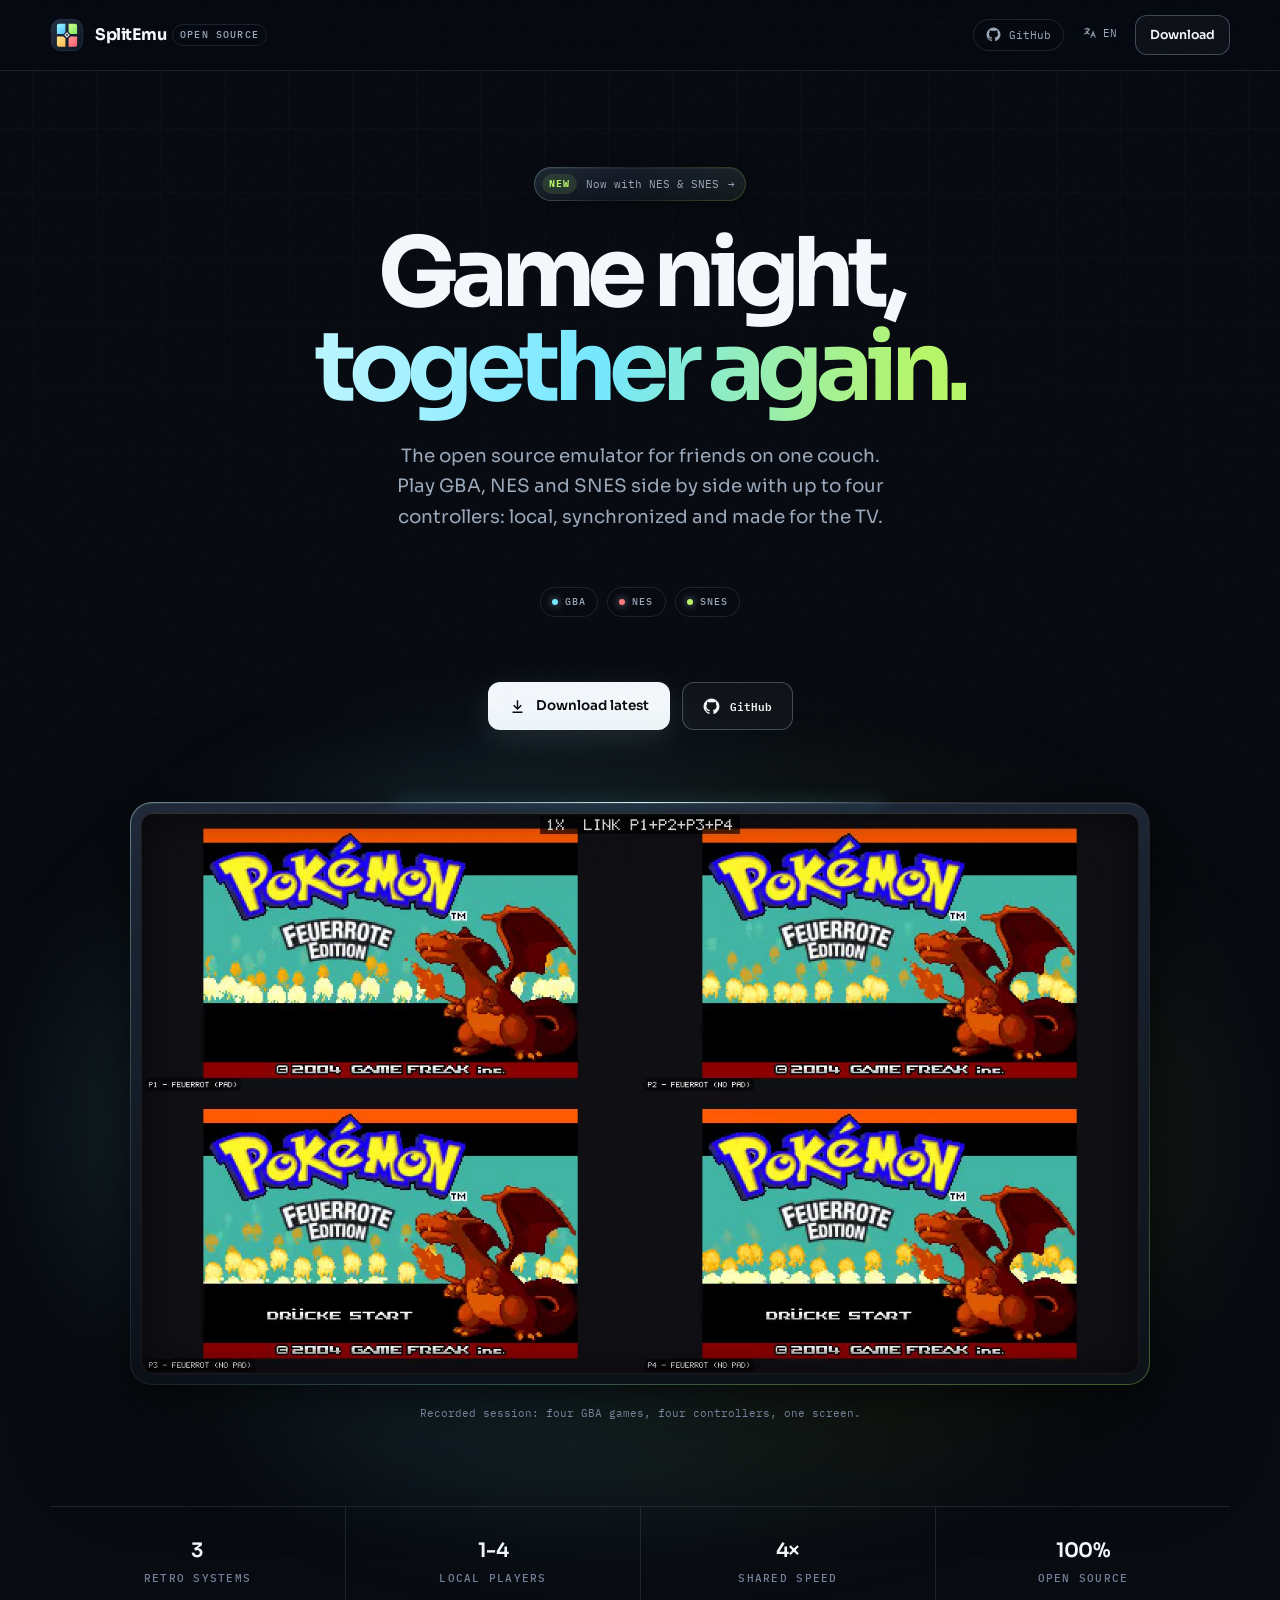
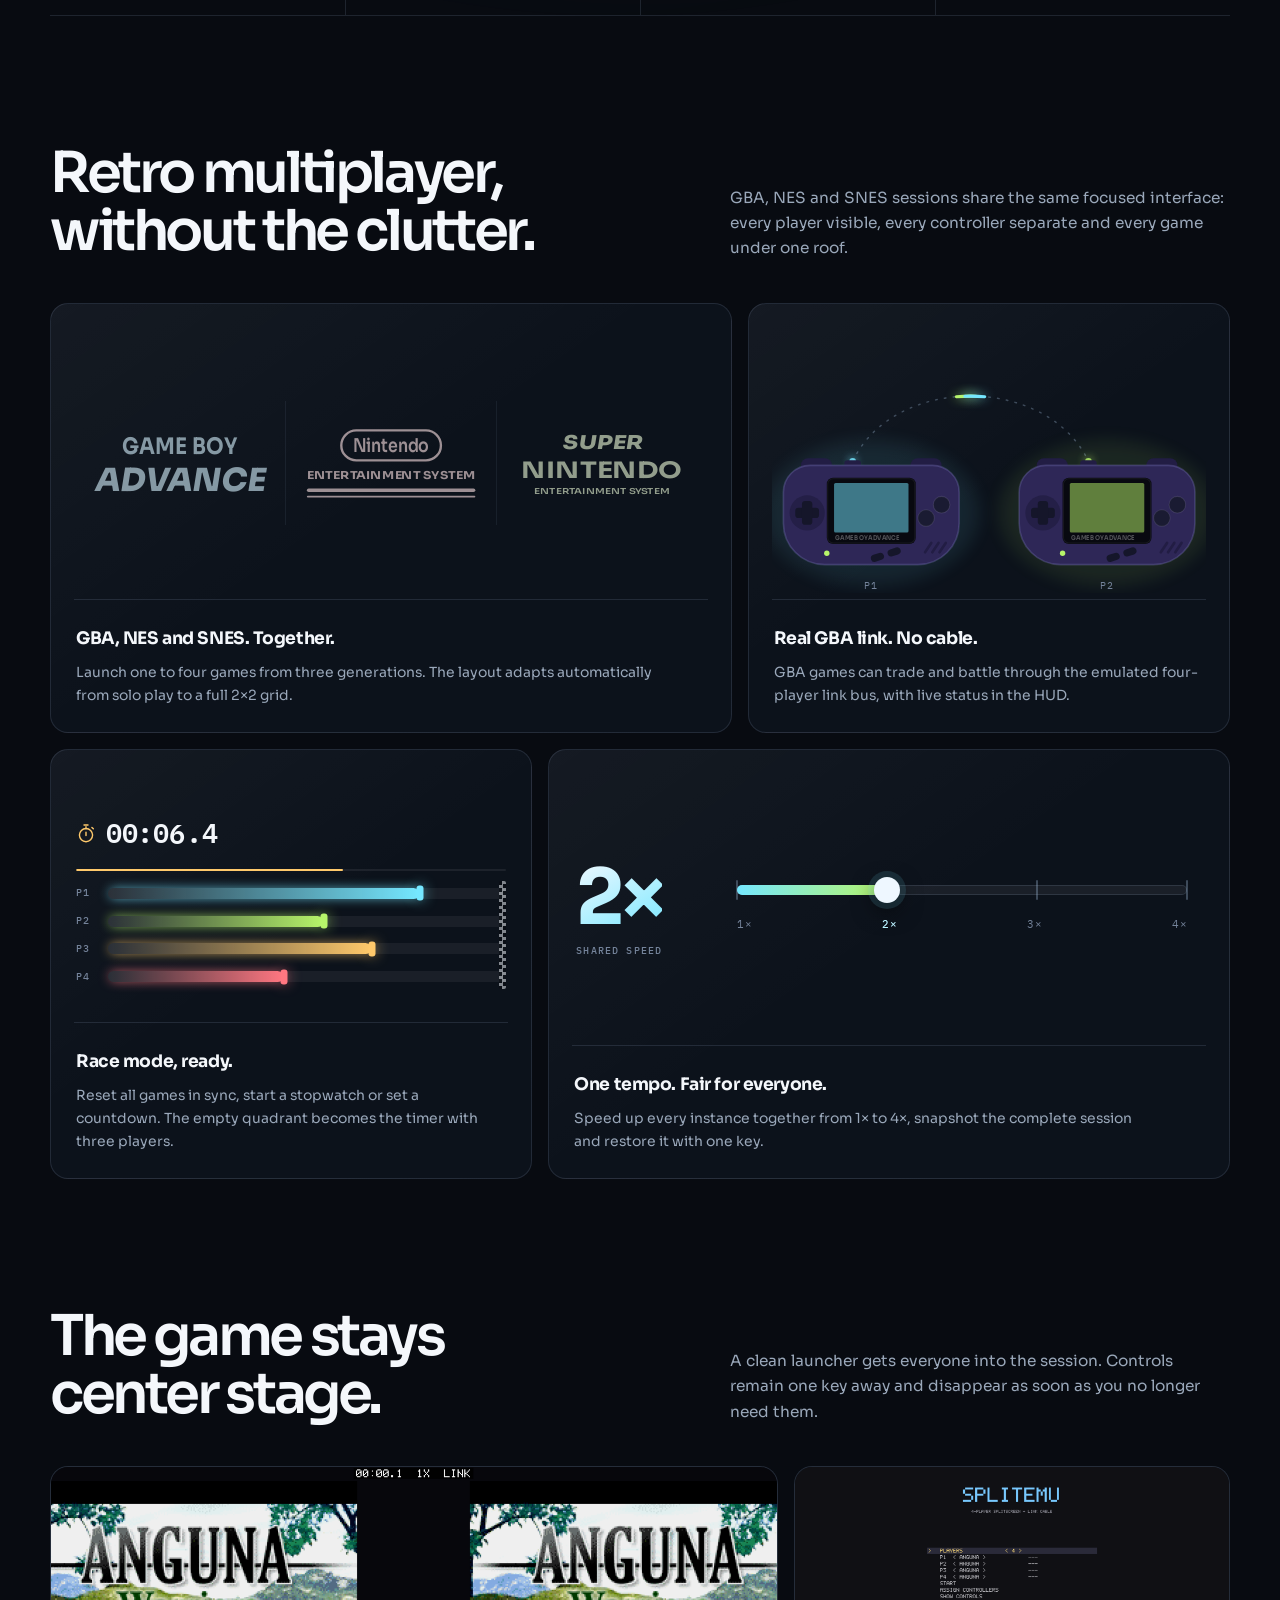
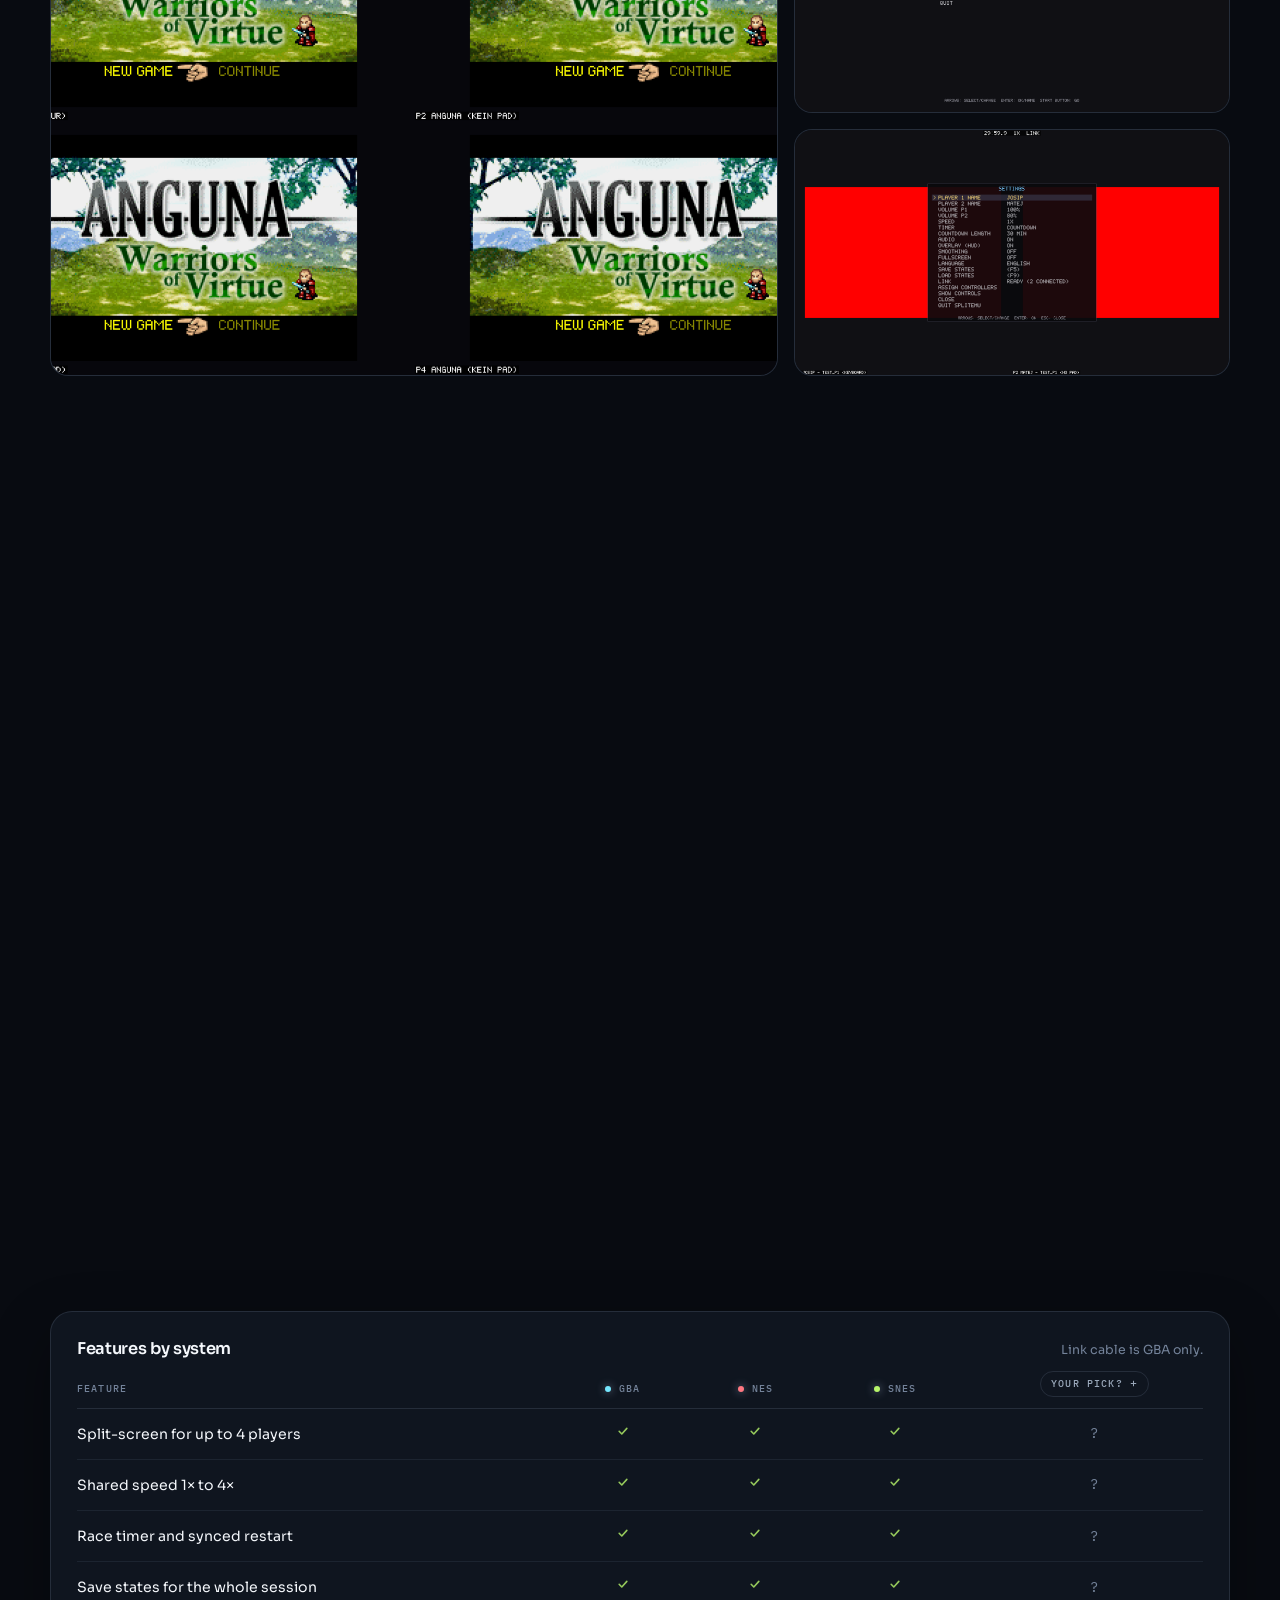
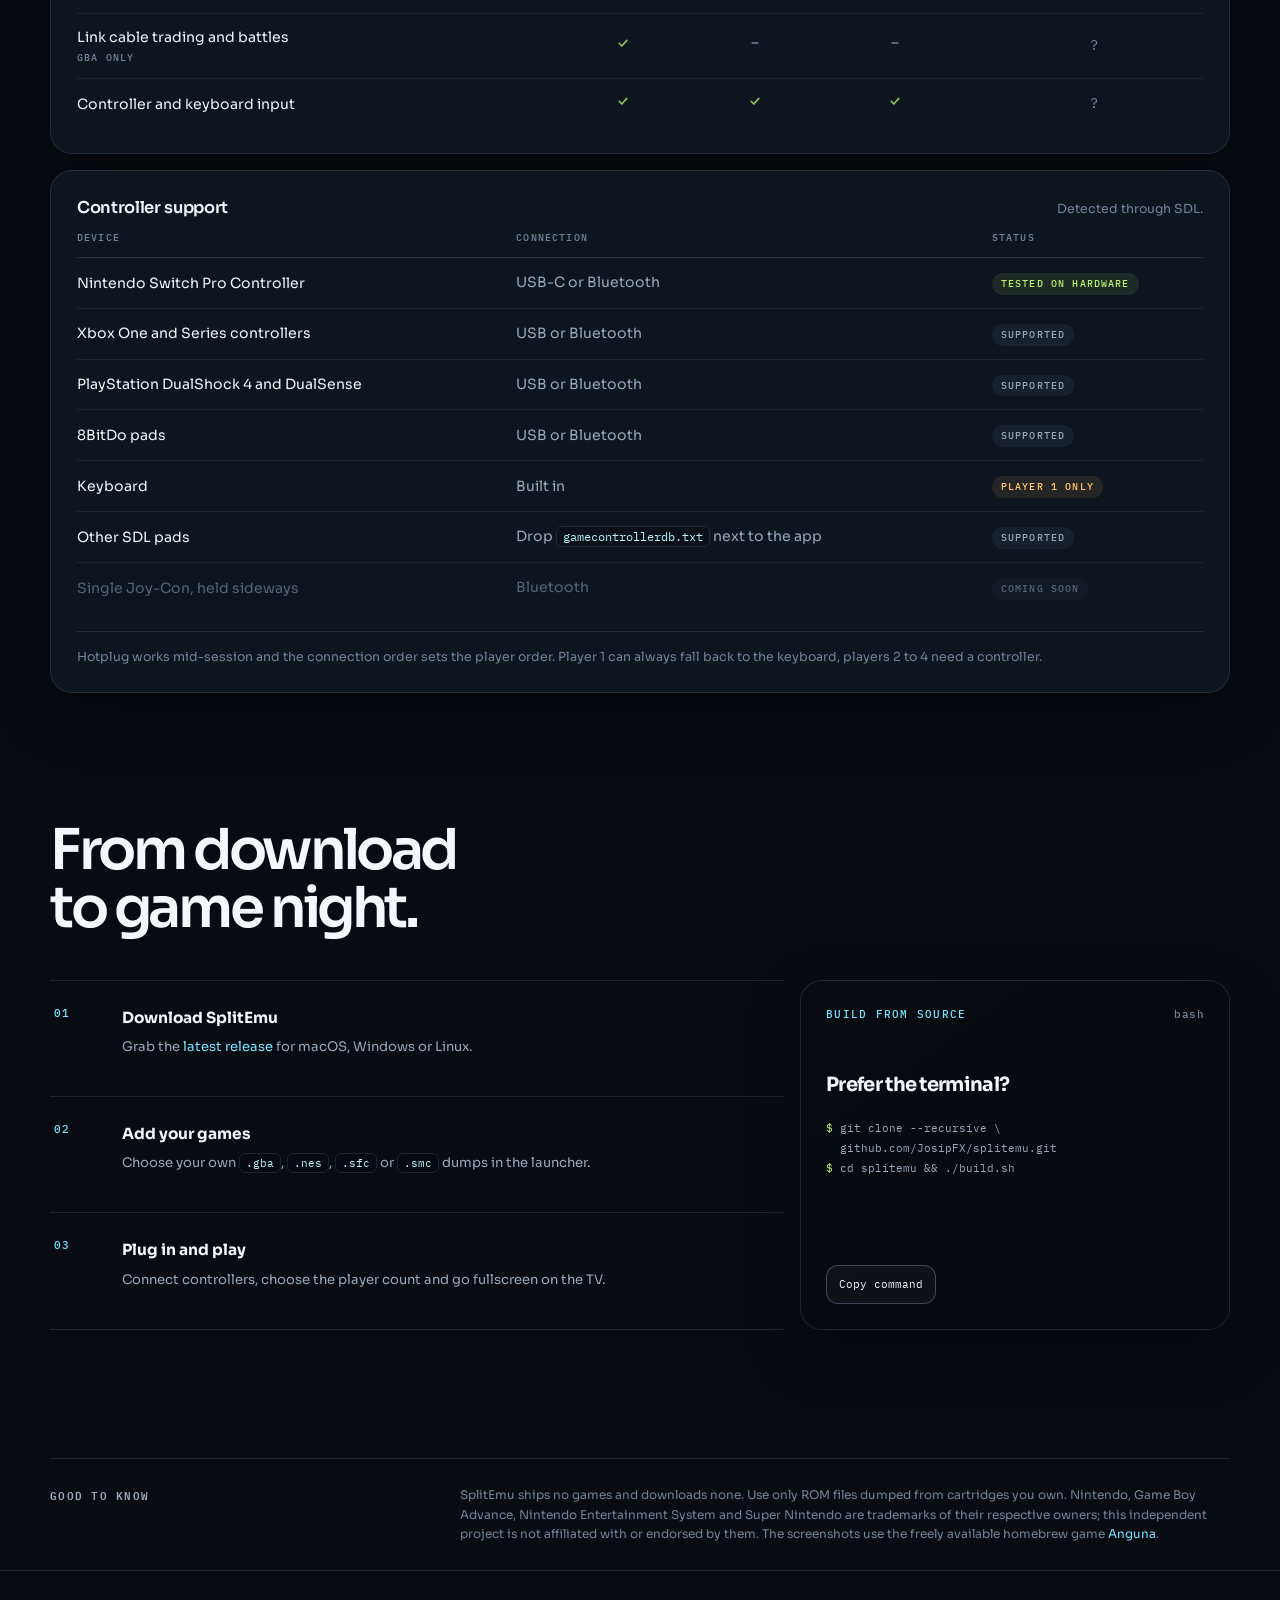
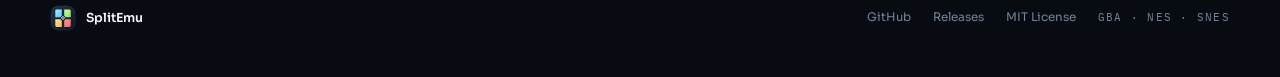
==== commit 4fa73a3c: "Rework marketing site: 3D hero consoles, GBA SP link scene, minimal tables, simpler nav" ====
--- a/docs/index.html
+++ b/docs/index.html
@@ -53,13 +53,11 @@
 				<span>SplitEmu</span>
 				<small>open source</small>
 			</a>
-			<button class="menu-button" type="button" aria-label="Open navigation" aria-expanded="false"><span></span></button>
 			<div class="navlinks">
-				<a href="#features">Features</a>
-				<a href="#showcase">Showcase</a>
-				<a href="#link">GBA link</a>
-				<a href="#compatibility">Compatibility</a>
-				<a href="#start">Get started</a>
+				<a class="nav-github" href="https://github.com/JosipFX/splitemu" aria-label="SplitEmu on GitHub">
+					<svg viewBox="0 0 24 24" aria-hidden="true"><path d="M12 .8a11.2 11.2 0 0 0-3.54 21.83c.56.1.76-.24.76-.54v-2.1c-3.13.68-3.79-1.33-3.79-1.33-.51-1.3-1.25-1.65-1.25-1.65-1.02-.7.08-.69.08-.69 1.13.08 1.72 1.16 1.72 1.16 1 1.72 2.63 1.22 3.27.93.1-.73.39-1.22.71-1.5-2.5-.28-5.13-1.25-5.13-5.56 0-1.23.44-2.23 1.16-3.02-.12-.28-.5-1.43.11-2.98 0 0 .94-.3 3.08 1.15a10.7 10.7 0 0 1 5.61 0c2.14-1.45 3.08-1.15 3.08-1.15.61 1.55.23 2.7.11 2.98.72.79 1.16 1.79 1.16 3.02 0 4.32-2.63 5.27-5.14 5.55.4.35.76 1.03.76 2.08v3.1c0 .3.2.65.77.54A11.2 11.2 0 0 0 12 .8Z"/></svg>
+					<span data-star-count>GitHub</span>
+				</a>
 				<details class="language">
 					<summary aria-label="Change language">
 						<svg viewBox="0 0 24 24" fill="none" stroke="currentColor" stroke-width="1.8"><path d="M4 5h10M9 3v2m3 0c-1 4-4 7-8 9m3-5c1 2 3 4 6 5m2 6 4-10 4 10m-6-4h4"/></svg>
@@ -83,24 +81,26 @@
 					<a class="release-pill" href="https://github.com/JosipFX/splitemu/releases/latest">
 						<strong>New</strong> Now with NES &amp; SNES <span aria-hidden="true">→</span>
 					</a>
-					<h1>Four games.<br><span class="gradient-text">One screen.</span></h1>
-					<p class="hero-lead">The open-source emulator built for game night. Play GBA, NES and SNES side by side with up to four controllers: local, synchronized and made for the TV.</p>
-					<div class="system-pills" aria-label="Supported systems">
-						<span><i class="system-dot gba"></i>GBA</span>
-						<span><i class="system-dot nes"></i>NES</span>
-						<span><i class="system-dot snes"></i>SNES</span>
+					<h1>Game night,<br><span class="gradient-text">together again.</span></h1>
+					<p class="hero-lead">The open source emulator for friends on one couch. Play GBA, NES and SNES side by side with up to four controllers: local, synchronized and made for the TV.</p>
+					<div class="hero-minis" aria-label="Supported systems: Game Boy Advance, NES and Super Nintendo">
+						<canvas id="mini-consoles" aria-hidden="true"></canvas>
+						<div class="system-pills" aria-hidden="true">
+							<span><i class="system-dot gba"></i>GBA</span>
+							<span><i class="system-dot nes"></i>NES</span>
+							<span><i class="system-dot snes"></i>SNES</span>
+						</div>
 					</div>
 					<div class="hero-actions">
 						<a class="button primary" href="https://github.com/JosipFX/splitemu/releases/latest">
 							<svg viewBox="0 0 24 24"><path d="M11 3h2v10.17l3.59-3.58L18 11l-6 6-6-6 1.41-1.41L11 13.17V3ZM5 19h14v2H5v-2Z"/></svg>
 							Download latest
 						</a>
-						<a class="button" href="https://github.com/JosipFX/splitemu">
+						<a class="button" href="https://github.com/JosipFX/splitemu" aria-label="SplitEmu on GitHub">
 							<svg viewBox="0 0 24 24"><path d="M12 .8a11.2 11.2 0 0 0-3.54 21.83c.56.1.76-.24.76-.54v-2.1c-3.13.68-3.79-1.33-3.79-1.33-.51-1.3-1.25-1.65-1.25-1.65-1.02-.7.08-.69.08-.69 1.13.08 1.72 1.16 1.72 1.16 1 1.72 2.63 1.22 3.27.93.1-.73.39-1.22.71-1.5-2.5-.28-5.13-1.25-5.13-5.56 0-1.23.44-2.23 1.16-3.02-.12-.28-.5-1.43.11-2.98 0 0 .94-.3 3.08 1.15a10.7 10.7 0 0 1 5.61 0c2.14-1.45 3.08-1.15 3.08-1.15.61 1.55.23 2.7.11 2.98.72.79 1.16 1.79 1.16 3.02 0 4.32-2.63 5.27-5.14 5.55.4.35.76 1.03.76 2.08v3.1c0 .3.2.65.77.54A11.2 11.2 0 0 0 12 .8Z"/></svg>
-							View source <span class="github-stars" hidden>★ <span id="star-count"></span></span>
+							<span class="star-count" data-star-count>GitHub</span>
 						</a>
 					</div>
-					<p class="platform-note">NO ACCOUNT · NO CLOUD · YOUR ROMS STAY LOCAL</p>
 				</div>
 
 				<figure class="hero-visual">
@@ -196,7 +196,6 @@
 										<svg class="raceviz-icon" viewBox="0 0 24 24"><path d="M9.6 2.4h4.8M12 4.4v2.6M19.1 5.3l1.7 1.7M12 22.4a7.9 7.9 0 1 0 0-15.8 7.9 7.9 0 0 0 0 15.8Zm0-11.4v3.9"/></svg>
 										<span class="raceviz-time">00:0<span class="rv-reel"><b><i>0</i><i>1</i><i>2</i><i>3</i><i>4</i><i>5</i><i>6</i><i>7</i><i>8</i><i>9</i></b></span>.<span class="rv-reel tenths"><b><i>0</i><i>1</i><i>2</i><i>3</i><i>4</i><i>5</i><i>6</i><i>7</i><i>8</i><i>9</i></b></span></span>
 									</span>
-									<span class="raceviz-chip">SYNCED START</span>
 								</div>
 								<div class="raceviz-elapsed"><i></i></div>
 								<div class="raceviz-lanes">
@@ -270,7 +269,7 @@
 
 		<section class="section" id="link">
 			<div class="shell link-layout reveal">
-				<div class="link-stage" role="img" aria-label="Four GBA screens connected through a central link bus">
+				<div class="link-stage" role="img" aria-label="Four Game Boy Advance SP systems in the four Pokemon edition colors, linked through a central hub">
 					<canvas id="link-scene"></canvas>
 					<svg class="link-fallback" viewBox="0 0 180 116" aria-hidden="true"><use href="#gba-device" width="180" height="116"/></svg>
 					<span>GBA LINK · 4 NODES · LOCAL</span>
@@ -294,17 +293,18 @@
 					<section class="compat-block reveal" aria-labelledby="compat-systems-title">
 						<div class="compat-block-head">
 							<h3 id="compat-systems-title">Features by system</h3>
-							<p>The link bus is a GBA feature. NES and SNES get everything else.</p>
+							<p>Link cable is GBA only.</p>
 						</div>
 						<div class="compat-scroll" role="region" tabindex="0" aria-label="Feature matrix by system, scrollable">
 							<table class="compat-table">
-								<caption class="compat-sr">Which SplitEmu features are available on GBA, NES and SNES.</caption>
+								<caption class="compat-sr">Which SplitEmu features are available on GBA, NES and SNES, plus a column for suggesting the next console.</caption>
 								<thead>
 									<tr>
 										<th scope="col">Feature</th>
 										<th scope="col"><span class="compat-sys"><i class="system-dot gba"></i>GBA</span></th>
 										<th scope="col"><span class="compat-sys"><i class="system-dot nes"></i>NES</span></th>
 										<th scope="col"><span class="compat-sys"><i class="system-dot snes"></i>SNES</span></th>
+										<th scope="col"><a class="compat-suggest" href="https://github.com/JosipFX/splitemu/issues/new?title=Console+suggestion%3A+&amp;body=Which+console+should+SplitEmu+emulate+next%2C+and+why%3F">Your pick?<svg viewBox="0 0 20 20" aria-hidden="true" focusable="false"><path d="M10 4.8v10.4M4.8 10h10.4"/></svg></a></th>
 									</tr>
 								</thead>
 								<tbody>
@@ -313,58 +313,52 @@
 										<td><span class="compat-mark is-yes"><svg viewBox="0 0 20 20" aria-hidden="true" focusable="false"><path d="m5.2 10.3 3.3 3.4 6.3-7"/></svg><span class="compat-sr">Supported</span></span></td>
 										<td><span class="compat-mark is-yes"><svg viewBox="0 0 20 20" aria-hidden="true" focusable="false"><path d="m5.2 10.3 3.3 3.4 6.3-7"/></svg><span class="compat-sr">Supported</span></span></td>
 										<td><span class="compat-mark is-yes"><svg viewBox="0 0 20 20" aria-hidden="true" focusable="false"><path d="m5.2 10.3 3.3 3.4 6.3-7"/></svg><span class="compat-sr">Supported</span></span></td>
+										<td><span class="compat-mark is-open"><i aria-hidden="true">?</i><span class="compat-sr">Open for suggestions</span></span></td>
 									</tr>
 									<tr>
 										<th scope="row">Shared speed 1× to 4×</th>
 										<td><span class="compat-mark is-yes"><svg viewBox="0 0 20 20" aria-hidden="true" focusable="false"><path d="m5.2 10.3 3.3 3.4 6.3-7"/></svg><span class="compat-sr">Supported</span></span></td>
 										<td><span class="compat-mark is-yes"><svg viewBox="0 0 20 20" aria-hidden="true" focusable="false"><path d="m5.2 10.3 3.3 3.4 6.3-7"/></svg><span class="compat-sr">Supported</span></span></td>
 										<td><span class="compat-mark is-yes"><svg viewBox="0 0 20 20" aria-hidden="true" focusable="false"><path d="m5.2 10.3 3.3 3.4 6.3-7"/></svg><span class="compat-sr">Supported</span></span></td>
+										<td><span class="compat-mark is-open"><i aria-hidden="true">?</i><span class="compat-sr">Open for suggestions</span></span></td>
 									</tr>
 									<tr>
 										<th scope="row">Race timer and synced restart</th>
 										<td><span class="compat-mark is-yes"><svg viewBox="0 0 20 20" aria-hidden="true" focusable="false"><path d="m5.2 10.3 3.3 3.4 6.3-7"/></svg><span class="compat-sr">Supported</span></span></td>
 										<td><span class="compat-mark is-yes"><svg viewBox="0 0 20 20" aria-hidden="true" focusable="false"><path d="m5.2 10.3 3.3 3.4 6.3-7"/></svg><span class="compat-sr">Supported</span></span></td>
 										<td><span class="compat-mark is-yes"><svg viewBox="0 0 20 20" aria-hidden="true" focusable="false"><path d="m5.2 10.3 3.3 3.4 6.3-7"/></svg><span class="compat-sr">Supported</span></span></td>
+										<td><span class="compat-mark is-open"><i aria-hidden="true">?</i><span class="compat-sr">Open for suggestions</span></span></td>
 									</tr>
 									<tr>
 										<th scope="row">Save states for the whole session</th>
 										<td><span class="compat-mark is-yes"><svg viewBox="0 0 20 20" aria-hidden="true" focusable="false"><path d="m5.2 10.3 3.3 3.4 6.3-7"/></svg><span class="compat-sr">Supported</span></span></td>
 										<td><span class="compat-mark is-yes"><svg viewBox="0 0 20 20" aria-hidden="true" focusable="false"><path d="m5.2 10.3 3.3 3.4 6.3-7"/></svg><span class="compat-sr">Supported</span></span></td>
 										<td><span class="compat-mark is-yes"><svg viewBox="0 0 20 20" aria-hidden="true" focusable="false"><path d="m5.2 10.3 3.3 3.4 6.3-7"/></svg><span class="compat-sr">Supported</span></span></td>
+										<td><span class="compat-mark is-open"><i aria-hidden="true">?</i><span class="compat-sr">Open for suggestions</span></span></td>
 									</tr>
 									<tr>
 										<th scope="row">Link cable trading and battles<small>GBA only</small></th>
 										<td><span class="compat-mark is-yes"><svg viewBox="0 0 20 20" aria-hidden="true" focusable="false"><path d="m5.2 10.3 3.3 3.4 6.3-7"/></svg><span class="compat-sr">Supported</span></span></td>
 										<td><span class="compat-mark is-no"><svg viewBox="0 0 20 20" aria-hidden="true" focusable="false"><path d="M6.4 10h7.2"/></svg><span class="compat-sr">Not available</span></span></td>
 										<td><span class="compat-mark is-no"><svg viewBox="0 0 20 20" aria-hidden="true" focusable="false"><path d="M6.4 10h7.2"/></svg><span class="compat-sr">Not available</span></span></td>
+										<td><span class="compat-mark is-open"><i aria-hidden="true">?</i><span class="compat-sr">Open for suggestions</span></span></td>
 									</tr>
 									<tr>
 										<th scope="row">Controller and keyboard input</th>
 										<td><span class="compat-mark is-yes"><svg viewBox="0 0 20 20" aria-hidden="true" focusable="false"><path d="m5.2 10.3 3.3 3.4 6.3-7"/></svg><span class="compat-sr">Supported</span></span></td>
 										<td><span class="compat-mark is-yes"><svg viewBox="0 0 20 20" aria-hidden="true" focusable="false"><path d="m5.2 10.3 3.3 3.4 6.3-7"/></svg><span class="compat-sr">Supported</span></span></td>
 										<td><span class="compat-mark is-yes"><svg viewBox="0 0 20 20" aria-hidden="true" focusable="false"><path d="m5.2 10.3 3.3 3.4 6.3-7"/></svg><span class="compat-sr">Supported</span></span></td>
+										<td><span class="compat-mark is-open"><i aria-hidden="true">?</i><span class="compat-sr">Open for suggestions</span></span></td>
 									</tr>
 								</tbody>
 							</table>
 						</div>
-					</section>
-
-					<section class="compat-roadmap reveal" aria-labelledby="compat-roadmap-title">
-						<div class="compat-roadmap-head">
-							<h3 id="compat-roadmap-title">More systems on the roadmap</h3>
-							<p>Cores in progress, no release dates promised.</p>
-						</div>
-						<ul class="compat-roadmap-list">
-							<li><span class="compat-roadmap-name">Game Boy and Game Boy Color</span><span class="compat-badge is-next">Next up</span></li>
-							<li><span class="compat-roadmap-name">Sega Mega Drive and Genesis</span><span class="compat-badge is-soon">Coming soon</span></li>
-							<li><span class="compat-roadmap-name">Nintendo 64</span><span class="compat-badge is-soon">Coming soon</span></li>
-						</ul>
 					</section>
 
 					<section class="compat-block reveal" aria-labelledby="compat-controllers-title">
 						<div class="compat-block-head">
 							<h3 id="compat-controllers-title">Controller support</h3>
-							<p>Detected through SDL, so most modern pads just work.</p>
+							<p>Detected through SDL.</p>
 						</div>
 						<div class="compat-scroll" role="region" tabindex="0" aria-label="Controller compatibility, scrollable">
 							<table class="compat-table compat-table-devices">
@@ -425,7 +419,6 @@
 			<div class="shell">
 				<div class="section-head reveal">
 					<h2>From download<br>to game night.</h2>
-					<p>No account, no setup wizard and no bundled games. Download the app, add dumps from cartridges you own and press start.</p>
 				</div>
 				<div class="start-layout">
 					<div class="setup-steps">
--- a/docs/site.css
+++ b/docs/site.css
@@ -167,7 +167,6 @@
 .nav-download:focus-visible,
 .navlinks a:focus-visible,
 .language summary:focus-visible,
-.menu-button:focus-visible,
 .copy-command:focus-visible,
 .lightbox-close:focus-visible,
 .footer-links a:focus-visible,
@@ -208,12 +207,10 @@
 }
 
 /* ---- Mono label scale: every small uppercase caption on the page ---- */
-.platform-note,
 .metric span,
 .link-stage > span,
 .build-card-top,
 .setup-step > span,
-.compat-table thead th,
 .legal h2 {
 	font-family: var(--mono);
 	font-size: var(--label);
@@ -224,9 +221,9 @@
 
 .brand small,
 .system-pills span,
-.raceviz-chip,
 .tempoviz-label,
 .raceviz-lane > b,
+.compat-table thead th,
 .compat-badge,
 .compat-table tbody th[scope="row"] small {
 	font-family: var(--mono);
@@ -239,6 +236,8 @@
 /* ---- Mono UI text: sentence case, no extra tracking ---- */
 .release-pill,
 .language summary,
+.nav-github,
+.star-count,
 .copy-command,
 .lightbox-close,
 .demo-caption,
@@ -298,18 +297,34 @@
 	display: flex;
 	margin-left: auto;
 	align-items: center;
-	gap: 24px;
-}
-
-.navlinks > a:not(.nav-download) {
+	gap: 18px;
+}
+
+/* GitHub star pill: octocat on the left, live star count on the right. */
+.nav-github {
+	display: inline-flex;
+	padding: 6px 12px;
+	border: 1px solid var(--line);
+	border-radius: var(--radius-pill);
+	align-items: center;
+	gap: 8px;
+	background: var(--well);
 	color: var(--muted);
-	font-size: .83rem;
-	font-weight: 500;
-	transition: color var(--t-fast);
-}
-
-.navlinks > a:not(.nav-download):hover {
+	white-space: nowrap;
+	transition: border-color var(--t-fast), background var(--t-fast), color var(--t-fast);
+}
+
+.nav-github:hover {
+	border-color: var(--line-high);
+	background: var(--surface-high);
 	color: var(--ink);
+}
+
+.nav-github svg {
+	width: 15px;
+	height: 15px;
+	flex: none;
+	fill: currentColor;
 }
 
 .language {
@@ -381,28 +396,6 @@
 	border-color: var(--line-accent);
 	background: var(--tint-accent);
 	transform: translateY(-1px);
-}
-
-.menu-button {
-	display: none;
-	width: 38px;
-	height: 38px;
-	margin-left: auto;
-	border: 1px solid var(--line);
-	border-radius: var(--radius-xs);
-	background: transparent;
-	cursor: pointer;
-}
-
-.menu-button span,
-.menu-button::before,
-.menu-button::after {
-	display: block;
-	width: 16px;
-	height: 1px;
-	margin: 4px auto;
-	background: var(--ink);
-	content: "";
 }
 
 /* ==========================================================================
@@ -522,9 +515,33 @@
 	text-wrap: balance;
 }
 
+/* Stage for the animated mini consoles. The pills below are the fallback that
+   stays visible until the WebGL scene marks the stage as live. */
+.hero-minis {
+	position: relative;
+	display: flex;
+	height: 96px;
+	margin-top: 22px;
+	align-items: center;
+	justify-content: center;
+}
+
+.hero-minis canvas {
+	position: absolute;
+	display: block;
+	inset: 0;
+	width: 100%;
+	height: 100%;
+	background: transparent;
+	pointer-events: none;
+}
+
+.hero-minis.is-live .system-pills {
+	display: none;
+}
+
 .system-pills {
 	display: flex;
-	margin-top: 22px;
 	justify-content: center;
 	gap: 9px;
 }
@@ -604,20 +621,6 @@
 	box-shadow: 0 8px 30px rgba(195, 240, 255, .12), var(--focus-ring);
 }
 
-.github-stars[hidden] {
-	display: none;
-}
-
-.github-stars {
-	color: var(--amber);
-	font-family: var(--mono);
-}
-
-.platform-note {
-	margin-top: 18px;
-	color: var(--faint);
-}
-
 /* ---- Hero visual: display bezel around the recorded session ---- */
 .hero-visual {
 	--tilt-x: 0deg;
@@ -991,8 +994,6 @@
 .raceviz-head {
 	display: flex;
 	align-items: center;
-	justify-content: space-between;
-	gap: 12px;
 }
 
 .raceviz-clock {
@@ -1028,12 +1029,12 @@
 	display: block;
 	font-weight: inherit;
 	transform: translateY(-6em);
-	animation: rv-roll 10s steps(10, end) -4s infinite;
+	animation: rv-roll 3.5s steps(10, end) -1.4s infinite;
 }
 
 .rv-reel.tenths > b {
 	transform: translateY(-4em);
-	animation-duration: 1s;
+	animation-duration: .35s;
 }
 
 .rv-reel i {
@@ -1042,14 +1043,6 @@
 	font-style: normal;
 	line-height: 1;
 	text-align: center;
-}
-
-.raceviz-chip {
-	padding: 5px 10px;
-	border: 1px solid var(--line);
-	border-radius: var(--radius-pill);
-	color: var(--faint);
-	white-space: nowrap;
 }
 
 .raceviz-elapsed {
@@ -1445,12 +1438,12 @@
 	gap: var(--gap);
 }
 
-.compat-block,
-.compat-roadmap {
-	overflow: hidden;
+.compat-block {
+	min-width: 0;
+	padding: 24px 26px;
 	border: 1px solid var(--line);
-	border-radius: var(--radius);
-	background: var(--sheen), var(--surface-solid);
+	border-radius: var(--radius-lg);
+	background: var(--surface-solid);
 	box-shadow: var(--shadow-card);
 }
 
@@ -1459,23 +1452,22 @@
 	align-items: baseline;
 	flex-wrap: wrap;
 	justify-content: space-between;
-	gap: 6px 22px;
-	padding: 22px 26px 18px;
-	border-bottom: 1px solid var(--line);
-}
-
-.compat-block-head h3,
-.compat-roadmap-head h3 {
-	font-size: 1.06rem;
+	gap: 2px 24px;
+	margin-bottom: 6px;
+}
+
+.compat-block-head h3 {
+	font-size: 1.02rem;
 	font-weight: 600;
 	letter-spacing: -.02em;
 }
 
-.compat-block-head p,
-.compat-roadmap-head p {
+.compat-block-head p {
+	margin-left: auto;
 	color: var(--faint);
-	font-size: .82rem;
+	font-size: .78rem;
 	line-height: 1.5;
+	text-align: right;
 }
 
 .compat-scroll {
@@ -1487,33 +1479,44 @@
 
 .compat-scroll:focus-visible {
 	outline: 2px solid var(--cyan-bright);
-	outline-offset: -2px;
+	outline-offset: 3px;
 }
 
 .compat-table {
 	width: 100%;
 	border-collapse: collapse;
-	font-size: .89rem;
+	font-size: .88rem;
 	text-align: left;
 }
 
+.compat-table th,
+.compat-table td {
+	padding: 13px 18px;
+	vertical-align: middle;
+}
+
+.compat-table th:first-child,
+.compat-table td:first-child {
+	padding-left: 0;
+}
+
+.compat-table th:last-child,
+.compat-table td:last-child {
+	padding-right: 0;
+}
+
 .compat-table thead th {
-	position: sticky;
-	z-index: 2;
-	top: 0;
-	padding: 13px 20px;
+	padding-top: 2px;
+	padding-bottom: 11px;
 	border-bottom: 1px solid var(--line);
-	background: var(--surface-raised);
 	color: var(--faint);
-	font-weight: 600;
+	vertical-align: bottom;
 	white-space: nowrap;
 }
 
 .compat-table tbody th,
 .compat-table tbody td {
-	padding: 17px 20px;
-	border-bottom: 1px solid rgba(148, 170, 198, .09);
-	vertical-align: middle;
+	border-bottom: 1px solid rgba(148, 170, 198, .1);
 }
 
 .compat-table tbody tr:last-child th,
@@ -1521,44 +1524,33 @@
 	border-bottom: 0;
 }
 
+.compat-table thead th:first-child,
 .compat-table tbody th[scope="row"] {
 	position: sticky;
+	left: 0;
+	background: var(--surface-solid);
+}
+
+.compat-table thead th:first-child {
+	z-index: 2;
+}
+
+.compat-table tbody th[scope="row"] {
 	z-index: 1;
-	left: 0;
-	min-width: 232px;
-	background: var(--surface-solid);
+	min-width: 224px;
 	color: var(--ink);
-	font-weight: 500;
-	line-height: 1.4;
-	transition: background var(--t-fast);
-}
-
-.compat-table thead th:first-child {
-	z-index: 3;
-	left: 0;
+	font-weight: 400;
+	line-height: 1.45;
 }
 
 .compat-table tbody th[scope="row"] small {
 	display: block;
-	margin-top: 3px;
+	margin-top: 4px;
 	color: var(--faint);
-	font-weight: 500;
 }
 
 .compat-table tbody td {
 	color: var(--muted);
-}
-
-.compat-table tbody tr {
-	transition: background var(--t-fast);
-}
-
-.compat-table tbody tr:hover {
-	background: var(--tint-hover);
-}
-
-.compat-table tbody tr:hover th[scope="row"] {
-	background: var(--surface-raised);
 }
 
 .compat-table:not(.compat-table-devices) thead th:not(:first-child),
@@ -1570,75 +1562,90 @@
 	display: inline-flex;
 	align-items: center;
 	gap: 8px;
+}
+
+.compat-suggest {
+	display: inline-flex;
+	align-items: center;
+	gap: 6px;
+	padding: 4px 10px;
+	border: 1px solid var(--line);
+	border-radius: var(--radius-pill);
 	color: var(--muted);
+	text-decoration: none;
+	transition: color var(--t-fast), border-color var(--t-fast);
+}
+
+.compat-suggest:hover {
+	border-color: var(--line-high);
+	color: var(--ink);
+}
+
+.compat-suggest svg {
+	width: 9px;
+	height: 9px;
+	flex: none;
+	fill: none;
+	stroke: currentColor;
+	stroke-linecap: round;
+	stroke-width: 2.2;
 }
 
 .compat-mark {
 	display: inline-flex;
-	width: 30px;
-	height: 30px;
+	width: 18px;
+	height: 18px;
 	align-items: center;
 	justify-content: center;
-	border: 1px solid;
-	border-radius: 50%;
 }
 
 .compat-mark svg {
-	width: 17px;
-	height: 17px;
+	width: 16px;
+	height: 16px;
 	fill: none;
 	stroke: currentColor;
 	stroke-linecap: round;
 	stroke-linejoin: round;
-	stroke-width: 2.1;
+	stroke-width: 2;
 }
 
 .compat-mark.is-yes {
-	border-color: rgba(183, 245, 106, .32);
-	background: rgba(183, 245, 106, .1);
-	color: var(--lime);
-}
-
-.compat-mark.is-no {
-	border-color: var(--line);
-	background: rgba(148, 170, 198, .05);
+	color: rgba(183, 245, 106, .8);
+}
+
+.compat-mark.is-no,
+.compat-mark.is-open {
 	color: var(--faint);
+}
+
+.compat-mark.is-open i {
+	font-family: var(--mono);
+	font-size: .86rem;
+	font-style: normal;
 }
 
 .compat-badge {
 	display: inline-flex;
 	align-items: center;
-	padding: 5px 11px;
-	border: 1px solid var(--line);
+	padding: 3px 9px;
 	border-radius: var(--radius-pill);
-	background: rgba(148, 170, 198, .06);
+	background: rgba(148, 170, 198, .07);
 	color: var(--muted);
-	font-weight: 500;
 	white-space: nowrap;
 }
 
 .compat-badge.is-tested {
-	border-color: rgba(183, 245, 106, .34);
-	background: rgba(183, 245, 106, .1);
+	background: rgba(183, 245, 106, .09);
 	color: var(--lime);
 }
 
 .compat-badge.is-note {
-	border-color: rgba(255, 201, 107, .32);
 	background: rgba(255, 201, 107, .09);
 	color: var(--amber);
 }
 
-.compat-badge.is-next {
-	border-color: rgba(117, 231, 255, .34);
-	background: rgba(117, 231, 255, .1);
-	color: var(--cyan);
-}
-
 .compat-badge.is-soon {
-	border-style: dashed;
-	border-color: rgba(148, 170, 198, .28);
-	background: transparent;
+	background: rgba(148, 170, 198, .05);
 	color: var(--faint);
 }
 
@@ -1652,61 +1659,12 @@
 }
 
 .compat-foot {
-	padding: 16px 26px 20px;
+	margin-top: 18px;
+	padding-top: 16px;
 	border-top: 1px solid var(--line);
 	color: var(--faint);
-	font-size: .8rem;
+	font-size: .78rem;
 	line-height: 1.6;
-}
-
-.compat-roadmap {
-	padding: 22px 26px;
-}
-
-.compat-roadmap-head {
-	display: flex;
-	align-items: baseline;
-	flex-wrap: wrap;
-	justify-content: space-between;
-	gap: 4px 22px;
-	margin-bottom: 16px;
-}
-
-.compat-roadmap-list {
-	display: grid;
-	gap: 10px;
-	grid-template-columns: repeat(auto-fit, minmax(232px, 1fr));
-	list-style: none;
-}
-
-.compat-roadmap-list li {
-	display: flex;
-	align-items: center;
-	flex-wrap: nowrap;
-	justify-content: space-between;
-	gap: 12px;
-	padding: 14px 16px;
-	border: 1px solid var(--line);
-	border-radius: var(--radius-sm);
-	background: var(--well);
-	transition: border-color var(--t-fast), background var(--t-fast);
-}
-
-.compat-roadmap-list li:hover {
-	border-color: var(--line-high);
-	background: rgba(8, 11, 17, .62);
-}
-
-.compat-roadmap-name {
-	min-width: 0;
-	color: var(--muted);
-	font-size: .88rem;
-	font-weight: 500;
-	line-height: 1.4;
-}
-
-.compat-roadmap-list .compat-badge {
-	flex: none;
 }
 
 /* ==========================================================================
@@ -2146,56 +2104,13 @@
    14. Responsive
    ========================================================================== */
 
-@media (min-width: 901px) and (max-width: 1080px) {
+@media (max-width: 900px) {
+	.nav-inner {
+		gap: 16px;
+	}
+
 	.navlinks {
-		gap: 18px;
-	}
-}
-
-@media (max-width: 900px) {
-	.navlinks {
-		position: absolute;
-		top: 70px;
-		right: 24px;
-		left: 24px;
-		display: none;
-		padding: 14px 18px 18px;
-		border: 1px solid var(--line-high);
-		border-radius: var(--radius);
-		align-items: stretch;
-		flex-direction: column;
-		gap: 2px;
-		background: var(--surface-solid);
-		box-shadow: var(--shadow);
-	}
-
-	.navlinks.is-open {
-		display: flex;
-	}
-
-	.navlinks > a,
-	.nav-download {
-		padding: 8px 0;
-	}
-
-	.nav-download {
-		justify-content: center;
-		margin-top: 6px;
-		padding: 10px 14px;
-	}
-
-	.language {
-		padding: 7px 0;
-	}
-
-	.language-menu {
-		top: calc(100% + 2px);
-		right: auto;
-		left: 0;
-	}
-
-	.menu-button {
-		display: block;
+		gap: 12px;
 	}
 
 	.hero {
@@ -2258,13 +2173,34 @@
 		width: min(100% - 32px, 1180px);
 	}
 
+	.nav-inner {
+		gap: 10px;
+	}
+
 	.navlinks {
-		right: 16px;
-		left: 16px;
+		gap: 8px;
 	}
 
 	.brand small {
 		display: none;
+	}
+
+	.brand {
+		gap: 8px;
+	}
+
+	.brand img {
+		width: 28px;
+		height: 28px;
+	}
+
+	.nav-github {
+		padding: 6px 9px;
+		gap: 6px;
+	}
+
+	.nav-download {
+		padding: 8px 10px;
 	}
 
 	.hero {
@@ -2280,7 +2216,8 @@
 		font-size: .93rem;
 	}
 
-	.system-pills {
+	.hero-minis {
+		height: 80px;
 		margin-top: 18px;
 	}
 
@@ -2384,31 +2321,31 @@
 		min-height: 320px;
 	}
 
-	.compat-block-head,
-	.compat-roadmap,
-	.compat-foot {
-		padding-inline: 18px;
+	.compat-block {
+		padding: 20px 18px;
+	}
+
+	.compat-block-head p {
+		margin-left: 0;
+		text-align: left;
 	}
 
 	.compat-table {
-		font-size: .84rem;
+		font-size: .83rem;
+	}
+
+	.compat-table th,
+	.compat-table td {
+		padding: 12px 14px;
 	}
 
 	.compat-table thead th {
-		padding-inline: 15px;
-	}
-
-	.compat-table tbody th,
-	.compat-table tbody td {
-		padding: 15px;
+		padding-top: 2px;
+		padding-bottom: 10px;
 	}
 
 	.compat-table tbody th[scope="row"] {
-		min-width: 178px;
-	}
-
-	.compat-roadmap-list {
-		grid-template-columns: 1fr;
+		min-width: 172px;
 	}
 
 	.setup-step {
